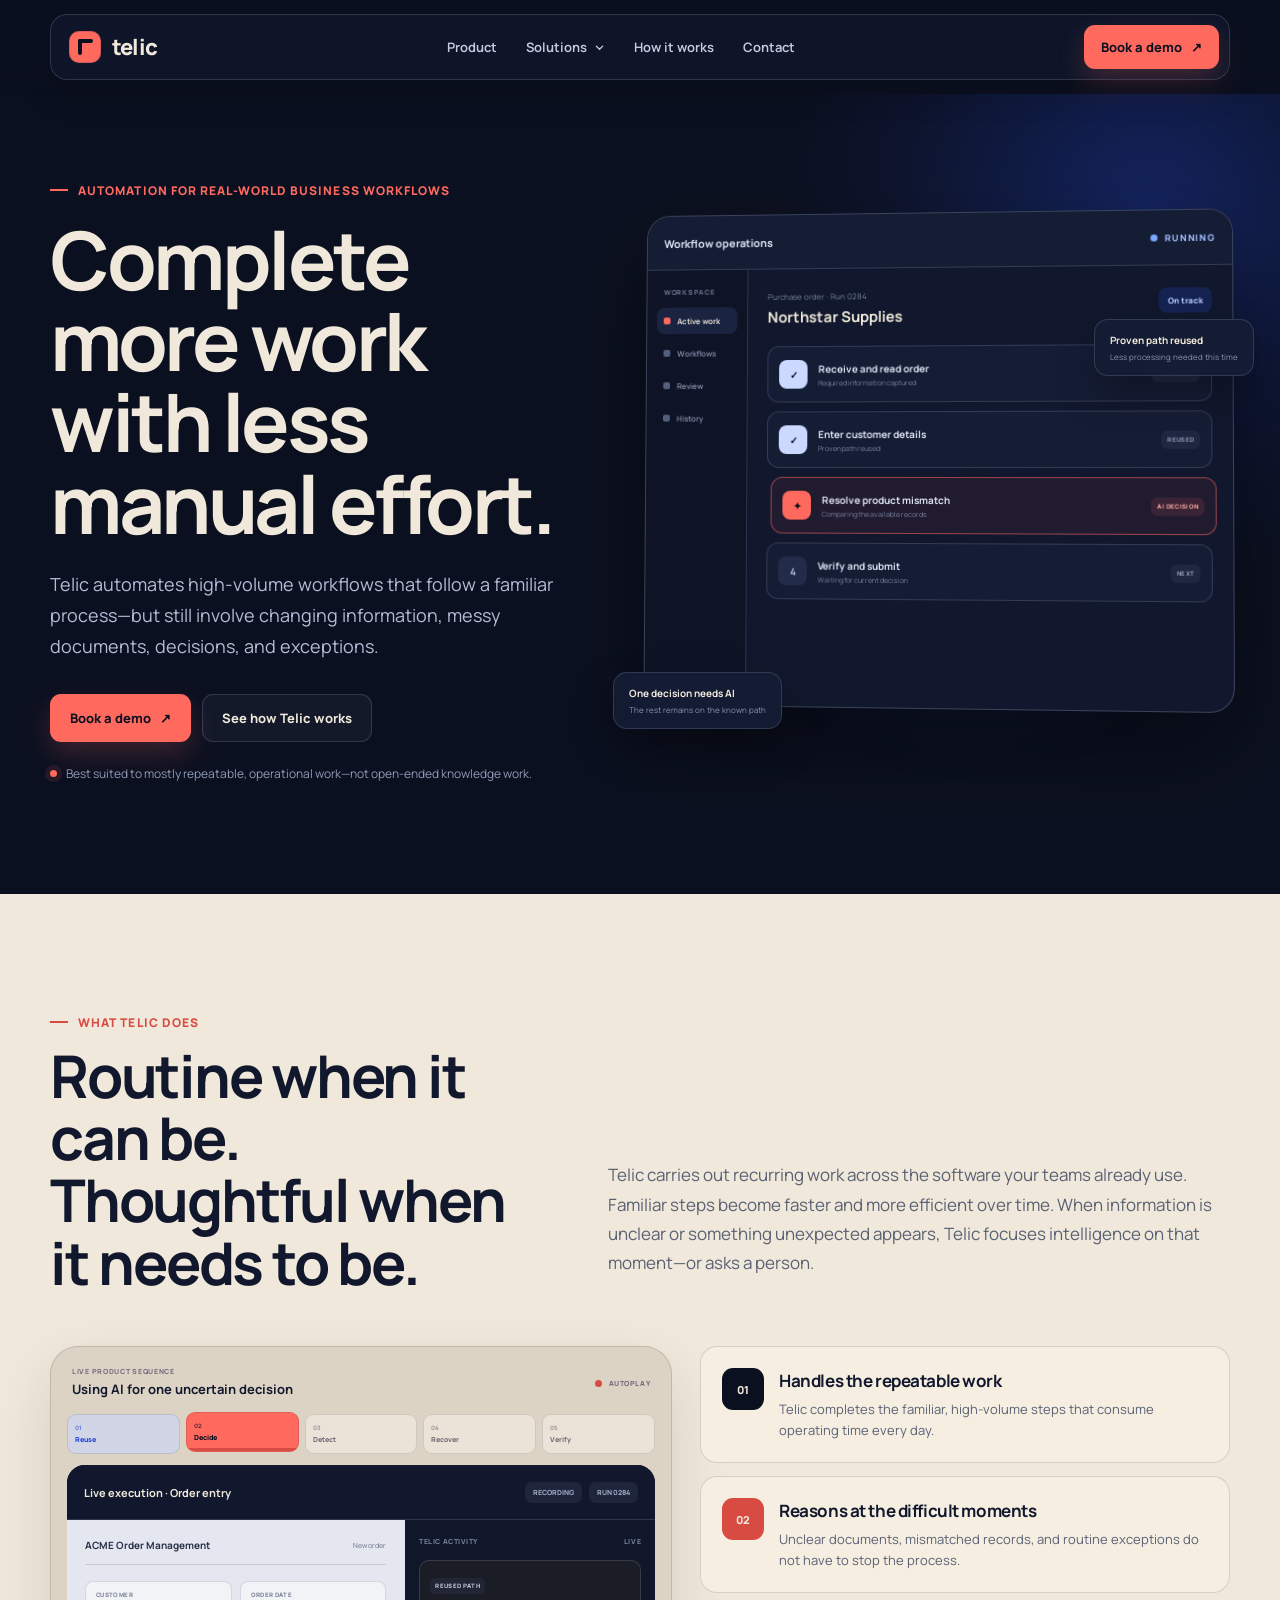
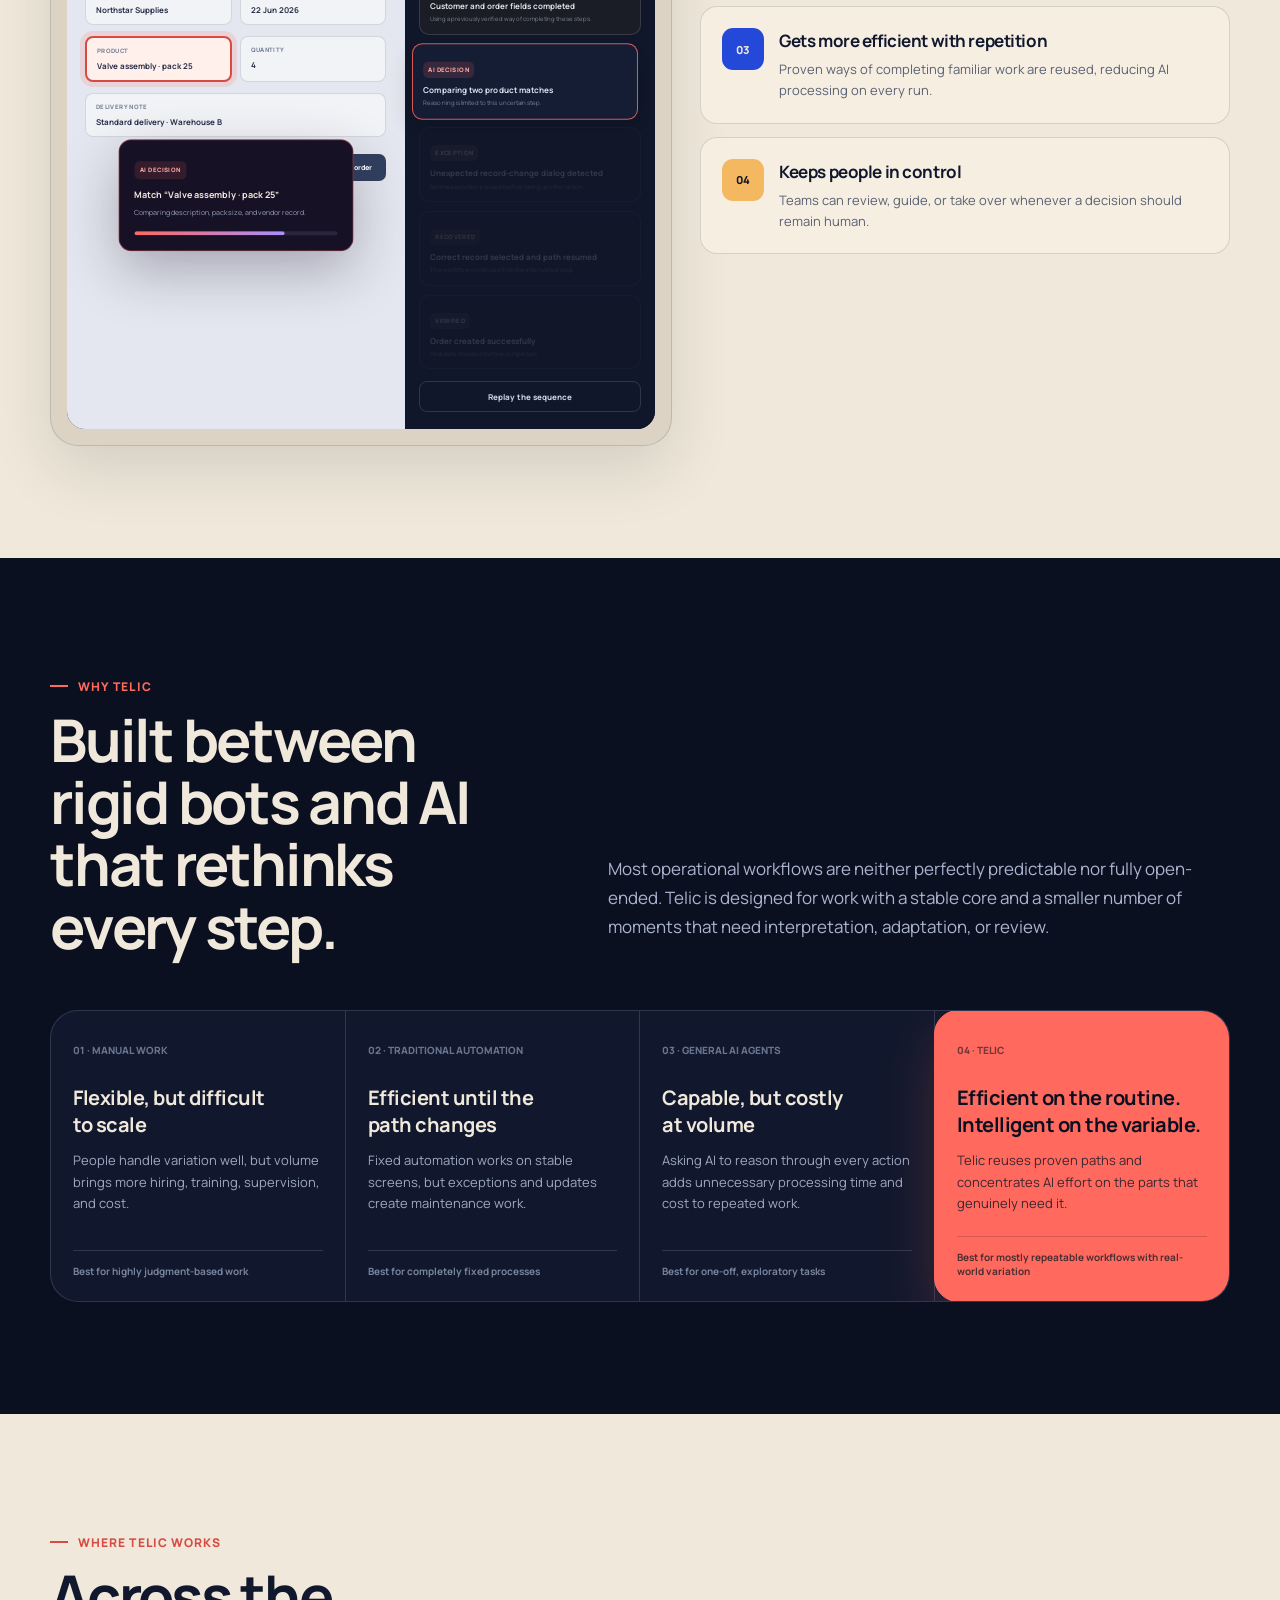
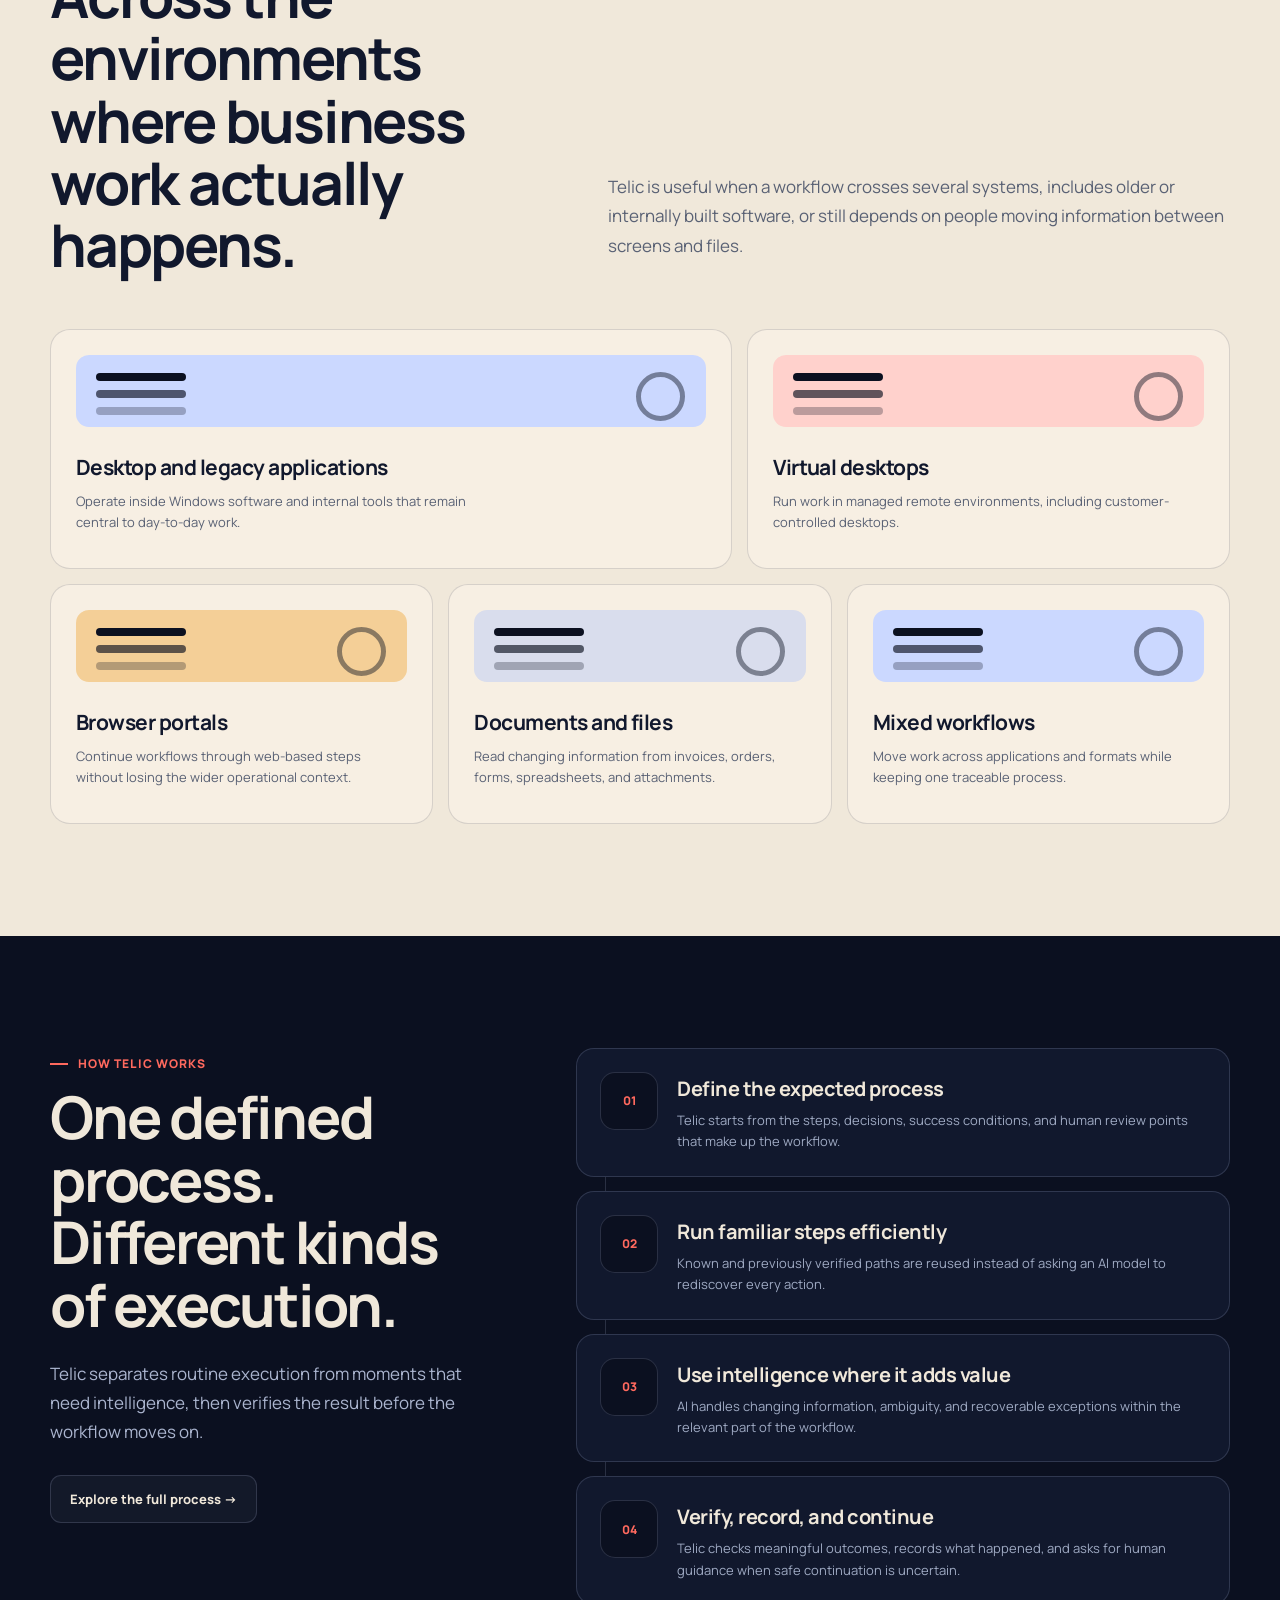
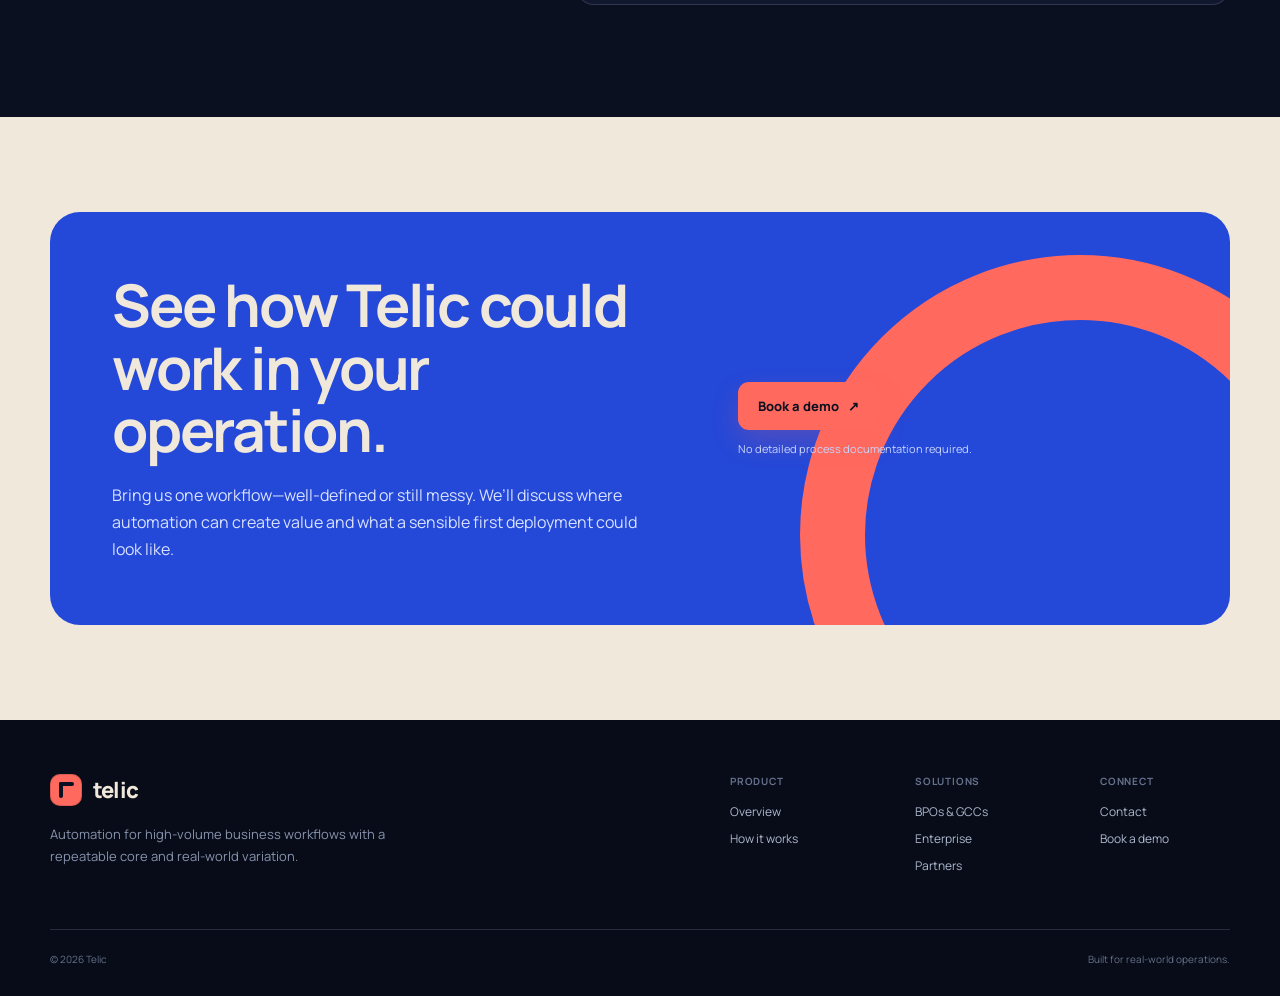
==== index.html @ 5a0312de "Initial push" ====
<!doctype html>
<html lang="en">
<head>
  <meta charset="utf-8">
  <meta name="viewport" content="width=device-width,initial-scale=1">
  <meta name="description" content="Telic automates high-volume business workflows that combine repeatable work with changing information, decisions, and exceptions.">
  <title>Telic — Automation for real-world business workflows</title>
  <link rel="stylesheet" href="styles.css?v=3">
</head>
<body>
  <header class="site-header">
    <nav class="nav shell" aria-label="Primary navigation">
      <a class="brand" href="index.html" aria-label="Telic home"><span class="brand-mark" aria-hidden="true"></span>telic</a>
      <div class="nav-links">
        <a class="nav-link" href="product.html">Product</a>
        <div class="solutions">
          <button class="solutions-trigger" type="button" aria-expanded="false">Solutions <svg width="11" height="11" viewBox="0 0 12 12" fill="none" aria-hidden="true"><path d="m2.5 4.5 3.5 3.5 3.5-3.5" stroke="currentColor" stroke-width="1.5" stroke-linecap="round"/></svg></button>
          <div class="solutions-menu">
            <a class="solution-link" href="solution-bpo.html"><span class="solution-icon">01</span><span><strong>BPOs &amp; GCCs</strong><small>Increase throughput across high-volume operations.</small></span></a>
            <a class="solution-link" href="solution-enterprise.html"><span class="solution-icon">02</span><span><strong>Enterprise operations</strong><small>Remove manual work from recurring processes.</small></span></a>
            <a class="solution-link" href="solution-partners.html"><span class="solution-icon">03</span><span><strong>Automation partners</strong><small>Deliver more customer workflows with Telic.</small></span></a>
          </div>
        </div>
        <a class="nav-link" href="how-it-works.html">How it works</a>
        <a class="nav-link" href="contact.html">Contact</a>
      </div>
      <a class="button button-coral nav-cta" href="contact.html#demo">Book a demo <span aria-hidden="true">↗</span></a>
      <button class="mobile-toggle" type="button" aria-label="Toggle navigation" aria-expanded="false"><svg width="19" height="19" viewBox="0 0 20 20" fill="none"><path d="M3 5.5h14M3 10h14M3 14.5h14" stroke="currentColor" stroke-width="1.7" stroke-linecap="round"/></svg></button>
    </nav>
  </header>

  <main>
    <section class="hero">
      <div class="hero-grid shell">
        <div class="hero-copy">
          <div class="eyebrow">Automation for real-world business workflows</div>
          <h1>Complete more work with less manual effort.</h1>
          <p class="lede">Telic automates high-volume workflows that follow a familiar process—but still involve changing information, messy documents, decisions, and exceptions.</p>
          <div class="hero-actions"><a class="button button-coral" href="contact.html#demo">Book a demo <span>↗</span></a><a class="button button-ghost" href="how-it-works.html">See how Telic works</a></div>
          <div class="hero-note"><i></i>Best suited to mostly repeatable, operational work—not open-ended knowledge work.</div>
        </div>
        <div class="hero-machine" aria-label="Telic executing a purchase order workflow">
          <div class="machine-glow"></div>
          <div class="machine-window">
            <div class="window-bar"><span class="window-title">Workflow operations</span><span class="window-live">RUNNING</span></div>
            <div class="machine-content">
              <aside class="machine-side"><small>WORKSPACE</small><div class="machine-nav active"><i></i>Active work</div><div class="machine-nav"><i></i>Workflows</div><div class="machine-nav"><i></i>Review</div><div class="machine-nav"><i></i>History</div></aside>
              <div class="machine-main">
                <div class="machine-heading"><div><small>Purchase order · Run 0284</small><strong>Northstar Supplies</strong></div><span class="health-pill">On track</span></div>
                <div class="mini-steps">
                  <div class="mini-step done"><span class="mini-icon">✓</span><span><strong>Receive and read order</strong><small>Required information captured</small></span><span class="mini-tag">COMPLETE</span></div>
                  <div class="mini-step done"><span class="mini-icon">✓</span><span><strong>Enter customer details</strong><small>Proven path reused</small></span><span class="mini-tag">REUSED</span></div>
                  <div class="mini-step active"><span class="mini-icon">✦</span><span><strong>Resolve product mismatch</strong><small>Comparing the available records</small></span><span class="mini-tag">AI DECISION</span></div>
                  <div class="mini-step"><span class="mini-icon">4</span><span><strong>Verify and submit</strong><small>Waiting for current decision</small></span><span class="mini-tag">NEXT</span></div>
                </div>
              </div>
            </div>
          </div>
          <div class="machine-float one"><strong>Proven path reused</strong><small>Less processing needed this time</small></div>
          <div class="machine-float two"><strong>One decision needs AI</strong><small>The rest remains on the known path</small></div>
        </div>
      </div>
    </section>

    <section class="section cream-section" id="live-execution">
      <div class="shell">
        <div class="section-heading"><div><div class="eyebrow">What Telic does</div><h2>Routine when it can be. Thoughtful when it needs to be.</h2></div><p class="section-copy">Telic carries out recurring work across the software your teams already use. Familiar steps become faster and more efficient over time. When information is unclear or something unexpected appears, Telic focuses intelligence on that moment—or asks a person.</p></div>
        <div class="execution-layout">
          <div class="execution-stage" data-state="reuse">
            <div class="sequence-head">
              <div><span class="sequence-kicker">LIVE PRODUCT SEQUENCE</span><strong class="sequence-title">Reusing a verified path</strong></div>
              <span class="autoplay-label"><i></i> AUTOPLAY</span>
            </div>
            <div class="sequence-nav" aria-label="Execution sequence">
              <button class="sequence-step active" type="button" data-sequence="0"><span>01</span> Reuse</button>
              <button class="sequence-step" type="button" data-sequence="1"><span>02</span> Decide</button>
              <button class="sequence-step" type="button" data-sequence="2"><span>03</span> Detect</button>
              <button class="sequence-step" type="button" data-sequence="3"><span>04</span> Recover</button>
              <button class="sequence-step" type="button" data-sequence="4"><span>05</span> Verify</button>
            </div>
            <div class="execution-shell">
              <div class="execution-bar"><strong>Live execution · Order entry</strong><div class="execution-controls"><span>RECORDING</span><span>RUN 0284</span></div></div>
              <div class="execution-body">
                <div class="task-screen">
                  <div class="task-appbar"><strong>ACME Order Management</strong><small>New order</small></div>
                  <div class="order-form"><div class="field-row"><div class="field"><label>CUSTOMER</label><span>Northstar Supplies</span></div><div class="field"><label>ORDER DATE</label><span>22 Jun 2026</span></div></div><div class="field-row"><div class="field focus"><label>PRODUCT</label><span>Valve assembly · pack 25</span></div><div class="field"><label>QUANTITY</label><span>4</span></div></div><div class="field"><label>DELIVERY NOTE</label><span>Standard delivery · Warehouse B</span></div><div class="submit-row"><span class="fake-submit">Submit order</span></div></div>
                  <div class="decision-card"><span>AI DECISION</span><strong>Match “Valve assembly · pack 25”</strong><p>Comparing description, pack size, and vendor record.</p><div class="decision-meter"><i></i></div></div>
                  <div class="exception-dialog"><span class="dialog-icon">!</span><strong>Product record has changed</strong><p>The saved item is no longer available. Two similar records were found.</p><div class="dialog-actions"><span>Stop</span><span>Review options</span></div></div>
                  <div class="recovery-banner"><span>↻</span><div><strong>Exception resolved</strong><small>Correct record found. Resuming at the interrupted step.</small></div></div>
                  <div class="verified-toast"><span>✓</span><div><strong>Order created and verified</strong><small>Record AC-20841 · Workflow complete</small></div></div>
                </div>
                <aside class="runtime-panel"><div class="runtime-label"><span>TELIC ACTIVITY</span><span>LIVE</span></div><div class="runtime-list">
                  <div class="runtime-event"><span class="event-type">REUSED PATH</span><strong>Customer and order fields completed</strong><small>Using a previously verified way of completing these steps.</small></div>
                  <div class="runtime-event model"><span class="event-type">AI DECISION</span><strong>Comparing two product matches</strong><small>Reasoning is limited to this uncertain step.</small></div>
                  <div class="runtime-event exception"><span class="event-type">EXCEPTION</span><strong>Unexpected record-change dialog detected</strong><small>Normal execution paused before taking another action.</small></div>
                  <div class="runtime-event model"><span class="event-type">RECOVERED</span><strong>Correct record selected and path resumed</strong><small>The workflow continues from the interrupted step.</small></div>
                  <div class="runtime-event verify"><span class="event-type">VERIFIED</span><strong>Order created successfully</strong><small>Final state checked before completion.</small></div>
                </div><button class="replay-button" type="button">Replay the sequence</button></aside>
              </div>
            </div>
          </div>
          <div class="benefit-list">
            <article class="benefit-card"><span class="benefit-icon">01</span><div><h3>Handles the repeatable work</h3><p>Telic completes the familiar, high-volume steps that consume operating time every day.</p></div></article>
            <article class="benefit-card"><span class="benefit-icon">02</span><div><h3>Reasons at the difficult moments</h3><p>Unclear documents, mismatched records, and routine exceptions do not have to stop the process.</p></div></article>
            <article class="benefit-card"><span class="benefit-icon">03</span><div><h3>Gets more efficient with repetition</h3><p>Proven ways of completing familiar work are reused, reducing AI processing on every run.</p></div></article>
            <article class="benefit-card"><span class="benefit-icon">04</span><div><h3>Keeps people in control</h3><p>Teams can review, guide, or take over whenever a decision should remain human.</p></div></article>
          </div>
        </div>
      </div>
    </section>

    <section class="section dark-section">
      <div class="shell">
        <div class="section-heading"><div><div class="eyebrow">Why Telic</div><h2>Built between rigid bots and AI that rethinks every step.</h2></div><p class="section-copy dark">Most operational workflows are neither perfectly predictable nor fully open-ended. Telic is designed for work with a stable core and a smaller number of moments that need interpretation, adaptation, or review.</p></div>
        <div class="difference-grid">
          <article class="difference-card"><span class="difference-index">01 · MANUAL WORK</span><h3>Flexible, but difficult to scale</h3><p>People handle variation well, but volume brings more hiring, training, supervision, and cost.</p><div class="difference-fit">Best for highly judgment-based work</div></article>
          <article class="difference-card"><span class="difference-index">02 · TRADITIONAL AUTOMATION</span><h3>Efficient until the path changes</h3><p>Fixed automation works on stable screens, but exceptions and updates create maintenance work.</p><div class="difference-fit">Best for completely fixed processes</div></article>
          <article class="difference-card"><span class="difference-index">03 · GENERAL AI AGENTS</span><h3>Capable, but costly at volume</h3><p>Asking AI to reason through every action adds unnecessary processing time and cost to repeated work.</p><div class="difference-fit">Best for one-off, exploratory tasks</div></article>
          <article class="difference-card telic"><span class="difference-index">04 · TELIC</span><h3>Efficient on the routine. Intelligent on the variable.</h3><p>Telic reuses proven paths and concentrates AI effort on the parts that genuinely need it.</p><div class="difference-fit">Best for mostly repeatable workflows with real-world variation</div></article>
        </div>
      </div>
    </section>

    <section class="section cream-section">
      <div class="shell">
        <div class="section-heading"><div><div class="eyebrow">Where Telic works</div><h2>Across the environments where business work actually happens.</h2></div><p class="section-copy">Telic is useful when a workflow crosses several systems, includes older or internally built software, or still depends on people moving information between screens and files.</p></div>
        <div class="environment-grid">
          <article class="environment-card large"><div class="environment-art"></div><h3>Desktop and legacy applications</h3><p>Operate inside Windows software and internal tools that remain central to day-to-day work.</p></article>
          <article class="environment-card medium"><div class="environment-art"></div><h3>Virtual desktops</h3><p>Run work in managed remote environments, including customer-controlled desktops.</p></article>
          <article class="environment-card third"><div class="environment-art"></div><h3>Browser portals</h3><p>Continue workflows through web-based steps without losing the wider operational context.</p></article>
          <article class="environment-card third"><div class="environment-art"></div><h3>Documents and files</h3><p>Read changing information from invoices, orders, forms, spreadsheets, and attachments.</p></article>
          <article class="environment-card third"><div class="environment-art"></div><h3>Mixed workflows</h3><p>Move work across applications and formats while keeping one traceable process.</p></article>
        </div>
      </div>
    </section>

    <section class="section dark-section">
      <div class="how-grid shell">
        <div class="how-intro"><div class="eyebrow">How Telic works</div><h2>One defined process. Different kinds of execution.</h2><p class="section-copy dark">Telic separates routine execution from moments that need intelligence, then verifies the result before the workflow moves on.</p><a class="button button-ghost" href="how-it-works.html">Explore the full process →</a></div>
        <div class="how-steps">
          <article class="how-step"><span class="how-number">01</span><div><h3>Define the expected process</h3><p>Telic starts from the steps, decisions, success conditions, and human review points that make up the workflow.</p></div></article>
          <article class="how-step"><span class="how-number">02</span><div><h3>Run familiar steps efficiently</h3><p>Known and previously verified paths are reused instead of asking an AI model to rediscover every action.</p></div></article>
          <article class="how-step"><span class="how-number">03</span><div><h3>Use intelligence where it adds value</h3><p>AI handles changing information, ambiguity, and recoverable exceptions within the relevant part of the workflow.</p></div></article>
          <article class="how-step"><span class="how-number">04</span><div><h3>Verify, record, and continue</h3><p>Telic checks meaningful outcomes, records what happened, and asks for human guidance when safe continuation is uncertain.</p></div></article>
        </div>
      </div>
    </section>

    <section class="cta-section">
      <div class="cta-panel shell"><div><h2>See how Telic could work in your operation.</h2><p>Bring us one workflow—well-defined or still messy. We’ll discuss where automation can create value and what a sensible first deployment could look like.</p></div><div class="cta-actions"><a class="button button-coral" href="contact.html#demo">Book a demo <span>↗</span></a><small>No detailed process documentation required.</small></div></div>
    </section>
  </main>

  <footer class="site-footer"><div class="shell"><div class="footer-top"><div><a class="brand" href="index.html"><span class="brand-mark"></span>telic</a><p class="footer-description">Automation for high-volume business workflows with a repeatable core and real-world variation.</p></div><div class="footer-columns"><div class="footer-column"><strong>Product</strong><a href="product.html">Overview</a><a href="how-it-works.html">How it works</a></div><div class="footer-column"><strong>Solutions</strong><a href="solution-bpo.html">BPOs &amp; GCCs</a><a href="solution-enterprise.html">Enterprise</a><a href="solution-partners.html">Partners</a></div><div class="footer-column"><strong>Connect</strong><a href="contact.html">Contact</a><a href="contact.html#demo">Book a demo</a></div></div></div><div class="footer-bottom"><span>© 2026 Telic</span><span>Built for real-world operations.</span></div></div></footer>
  <script src="site.js?v=3"></script>
</body>
</html>
---- styles.css ----
@import url('https://fonts.googleapis.com/css2?family=Manrope:wght@400;500;600;700;800&display=swap');

:root {
  --midnight: #0b1020;
  --midnight-2: #11182d;
  --midnight-3: #18213d;
  --cobalt: #2448d8;
  --cobalt-soft: #cbd8ff;
  --coral: #ff695e;
  --coral-dark: #d84b43;
  --cream: #f0e8da;
  --cream-2: #e6dccb;
  --ink: #11182d;
  --ink-soft: #596174;
  --white: #fffaf1;
  --line-dark: rgba(203, 216, 255, .16);
  --line-light: rgba(17, 24, 45, .14);
  --amber: #f4b860;
  --success: #7ca8ff;
  --shadow-dark: 0 28px 80px rgba(0, 0, 0, .34);
  --shadow-light: 0 24px 60px rgba(27, 31, 52, .13);
  --radius-lg: 28px;
  --radius-md: 18px;
  --font: "Manrope", "Segoe UI Variable", "Segoe UI", Arial, sans-serif;
}

* { box-sizing: border-box; }
html { scroll-behavior: smooth; }
body { margin: 0; color: var(--cream); background: var(--midnight); font-family: var(--font); -webkit-font-smoothing: antialiased; }
body.light-page { color: var(--ink); background: var(--cream); }
a { color: inherit; text-decoration: none; }
button, input, textarea, select { font: inherit; }
button { color: inherit; }
img, svg { display: block; }
:focus-visible { outline: 3px solid var(--coral); outline-offset: 3px; }

.shell { width: min(1180px, calc(100% - 44px)); margin-inline: auto; }
.site-header { position: sticky; top: 0; z-index: 50; padding: 14px 0; background: linear-gradient(to bottom, rgba(11,16,32,.9), rgba(11,16,32,.25), transparent); }
.nav { display: flex; align-items: center; justify-content: space-between; min-height: 66px; padding: 9px 10px 9px 18px; border: 1px solid var(--line-dark); border-radius: 17px; background: rgba(17,24,45,.82); box-shadow: 0 12px 32px rgba(0,0,0,.18); backdrop-filter: blur(18px); }
.brand { display: flex; align-items: center; gap: 11px; color: var(--cream); font-size: 22px; font-weight: 800; letter-spacing: -.035em; }
.brand-mark { position: relative; width: 32px; height: 32px; border-radius: 10px; background: var(--coral); box-shadow: inset 0 0 0 1px rgba(11,16,32,.15); }
.brand-mark::before, .brand-mark::after { content: ""; position: absolute; left: 9px; background: var(--midnight); }
.brand-mark::before { top: 8px; width: 15px; height: 4px; border-radius: 2px; }
.brand-mark::after { top: 8px; width: 4px; height: 16px; border-radius: 2px; }
.nav-links { display: flex; align-items: center; gap: 3px; }
.nav-link, .solutions-trigger { display: flex; align-items: center; gap: 7px; padding: 11px 13px; border: 0; border-radius: 10px; color: #c4cbe0; background: transparent; cursor: pointer; font-size: 13px; font-weight: 650; }
.nav-link:hover, .solutions-trigger:hover, .nav-link.active { color: var(--cream); background: rgba(203,216,255,.08); }
.solutions { position: relative; }
.solutions-trigger svg { transition: transform .2s ease; }
.solutions.open .solutions-trigger svg { transform: rotate(180deg); }
.solutions-menu { position: absolute; top: calc(100% + 12px); left: 50%; display: none; width: 370px; padding: 10px; border: 1px solid var(--line-dark); border-radius: 18px; background: #151d35; box-shadow: var(--shadow-dark); transform: translateX(-50%); }
.solutions.open .solutions-menu { display: grid; }
.solution-link { display: grid; grid-template-columns: 42px 1fr; gap: 12px; padding: 13px; border-radius: 13px; }
.solution-link:hover { background: rgba(203,216,255,.07); }
.solution-icon { display: grid; place-items: center; width: 42px; height: 42px; border-radius: 11px; color: var(--midnight); background: var(--cobalt-soft); font-size: 12px; font-weight: 800; }
.solution-link:nth-child(2) .solution-icon { background: #f6b2ac; }
.solution-link:nth-child(3) .solution-icon { background: #f5d19c; }
.solution-link strong { display: block; margin: 1px 0 4px; color: var(--cream); font-size: 13px; }
.solution-link small { display: block; color: #9ca6c0; font-size: 11px; line-height: 1.45; }
.mobile-toggle { display: none; place-items: center; width: 42px; height: 42px; border: 1px solid var(--line-dark); border-radius: 11px; background: transparent; cursor: pointer; }

.button { display: inline-flex; align-items: center; justify-content: center; gap: 9px; min-height: 48px; padding: 0 19px; border: 1px solid transparent; border-radius: 11px; cursor: pointer; font-size: 13px; font-weight: 750; transition: transform .2s ease, box-shadow .2s ease, background .2s ease; }
.button:hover { transform: translateY(-2px); }
.button-coral { color: var(--midnight); background: var(--coral); box-shadow: 0 12px 28px rgba(255,105,94,.2); }
.button-coral:hover { background: #ff7c72; }
.button-ghost { border-color: var(--line-dark); color: var(--cream); background: rgba(203,216,255,.045); }
.button-ink { color: var(--cream); background: var(--midnight); box-shadow: 0 12px 28px rgba(11,16,32,.2); }
.button-outline { border-color: var(--line-light); color: var(--ink); background: transparent; }
.nav-cta { min-height: 44px; padding-inline: 16px; }

.eyebrow { display: inline-flex; align-items: center; gap: 10px; color: var(--coral); font-size: 12px; font-weight: 800; letter-spacing: .09em; text-transform: uppercase; }
.eyebrow::before { content: ""; width: 18px; height: 2px; background: currentColor; }
h1, h2, h3, p { text-wrap: pretty; }
h1 { margin: 20px 0 25px; font-size: clamp(52px, 6.3vw, 82px); line-height: 1.01; letter-spacing: -.043em; }
h2 { margin: 14px 0 0; font-size: clamp(39px, 4.6vw, 61px); line-height: 1.06; letter-spacing: -.038em; }
h3 { letter-spacing: -.025em; }
.lede { max-width: 680px; margin: 0; color: #b3bdd5; font-size: 18px; line-height: 1.72; }
.section-copy { color: var(--ink-soft); font-size: 17px; line-height: 1.72; }
.section-copy.dark { color: #abb5cf; }

.hero { position: relative; overflow: hidden; padding: 80px 0 112px; }
.hero::before { content: ""; position: absolute; width: 740px; height: 740px; right: -240px; top: -250px; border-radius: 50%; background: radial-gradient(circle, rgba(36,72,216,.34), rgba(36,72,216,.07) 48%, transparent 70%); pointer-events: none; }
.hero-grid { position: relative; display: grid; grid-template-columns: .94fr 1.06fr; align-items: center; gap: 66px; }
.hero-actions { display: flex; flex-wrap: wrap; gap: 11px; margin-top: 32px; }
.hero-note { display: flex; align-items: center; gap: 9px; margin-top: 23px; color: #8f9ab5; font-size: 12px; }
.hero-note i { width: 7px; height: 7px; border-radius: 50%; background: var(--coral); box-shadow: 0 0 0 5px rgba(255,105,94,.1); }

.hero-machine { position: relative; min-height: 570px; }
.machine-glow { position: absolute; inset: 8% -6% 1% 7%; border-radius: 50%; background: radial-gradient(circle, rgba(36,72,216,.28), transparent 68%); filter: blur(20px); }
.machine-window { position: relative; z-index: 2; margin-top: 18px; overflow: hidden; border: 1px solid rgba(203,216,255,.22); border-radius: 24px; background: #11182d; box-shadow: 0 38px 90px rgba(0,0,0,.42); transform: perspective(1300px) rotateY(-4deg) rotateX(1.5deg); }
.window-bar { display: flex; align-items: center; justify-content: space-between; min-height: 55px; padding: 0 17px; border-bottom: 1px solid var(--line-dark); background: #151d35; }
.window-title { color: #d7def0; font-size: 11px; font-weight: 750; }
.window-live { display: flex; align-items: center; gap: 7px; color: #9ebcff; font-size: 9px; font-weight: 800; letter-spacing: .08em; }
.window-live::before { content: ""; width: 7px; height: 7px; border-radius: 50%; background: #7ca8ff; animation: pulse 1.8s infinite; }
.machine-content { display: grid; grid-template-columns: 104px 1fr; min-height: 440px; }
.machine-side { padding: 18px 10px; border-right: 1px solid var(--line-dark); background: #0e1426; }
.machine-side small { display: block; margin: 0 7px 11px; color: #68738e; font-size: 7px; font-weight: 800; letter-spacing: .1em; }
.machine-nav { display: flex; align-items: center; gap: 7px; margin-bottom: 6px; padding: 8px 7px; border-radius: 8px; color: #7f8aa4; font-size: 8px; font-weight: 650; }
.machine-nav.active { color: var(--cream); background: #1a2340; }
.machine-nav i { width: 7px; height: 7px; border-radius: 2px; background: #53607d; }
.machine-nav.active i { background: var(--coral); }
.machine-main { padding: 22px 20px; }
.machine-heading { display: flex; justify-content: space-between; gap: 14px; margin-bottom: 19px; }
.machine-heading small { display: block; color: #77839f; font-size: 8px; }
.machine-heading strong { display: block; margin-top: 5px; color: var(--cream); font-size: 15px; }
.health-pill { align-self: start; padding: 7px 9px; border-radius: 8px; color: #b8caff; background: rgba(36,72,216,.22); font-size: 8px; font-weight: 800; }
.mini-steps { display: grid; gap: 9px; }
.mini-step { display: grid; grid-template-columns: 30px 1fr auto; align-items: center; gap: 10px; min-height: 57px; padding: 10px 11px; border: 1px solid var(--line-dark); border-radius: 12px; background: #151d35; transition: border .35s ease, background .35s ease, transform .35s ease; }
.mini-step.active { border-color: rgba(255,105,94,.55); background: #211b30; transform: translateX(4px); }
.mini-step.done .mini-icon { color: var(--midnight); background: var(--cobalt-soft); }
.mini-icon { display: grid; place-items: center; width: 29px; height: 29px; border-radius: 8px; color: #9eabc8; background: #222c49; font-size: 10px; font-weight: 850; }
.mini-step.active .mini-icon { color: var(--midnight); background: var(--coral); }
.mini-step strong { display: block; color: #dce2f1; font-size: 10px; }
.mini-step small { display: block; margin-top: 3px; color: #77839f; font-size: 7px; }
.mini-tag { padding: 5px 6px; border-radius: 6px; color: #8f9bb7; background: rgba(203,216,255,.06); font-size: 6px; font-weight: 900; letter-spacing: .06em; }
.mini-step.active .mini-tag { color: #ffaaa3; background: rgba(255,105,94,.11); }
.machine-float { position: absolute; z-index: 4; padding: 13px 15px; border: 1px solid var(--line-dark); border-radius: 14px; background: rgba(21,29,53,.94); box-shadow: 0 18px 40px rgba(0,0,0,.28); backdrop-filter: blur(12px); }
.machine-float strong { display: block; color: var(--cream); font-size: 10px; }
.machine-float small { display: block; margin-top: 4px; color: #8995af; font-size: 8px; }
.machine-float.one { right: -24px; top: 126px; }
.machine-float.two { left: -27px; bottom: 34px; }

.cream-section { color: var(--ink); background: var(--cream); }
.dark-section { color: var(--cream); background: var(--midnight); }
.blue-section { color: var(--cream); background: var(--cobalt); }
.section { padding: 112px 0; }
.section-heading { display: grid; grid-template-columns: .88fr 1.12fr; align-items: end; gap: 70px; margin-bottom: 52px; }
.section-heading .eyebrow { color: var(--coral-dark); }
.dark-section .section-heading .eyebrow { color: var(--coral); }

.execution-layout { display: grid; grid-template-columns: 1.08fr .92fr; gap: 28px; }
.execution-stage { min-height: 690px; padding: 16px; border: 1px solid var(--line-light); border-radius: var(--radius-lg); background: #dcd3c5; box-shadow: var(--shadow-light); }
.sequence-head { display: flex; align-items: center; justify-content: space-between; gap: 18px; padding: 4px 5px 14px; }
.sequence-kicker { display: block; margin-bottom: 4px; color: #7a7080; font-size: 7px; font-weight: 850; letter-spacing: .1em; }
.sequence-title { display: block; min-height: 20px; color: var(--ink); font-size: 13px; }
.autoplay-label { display: flex; align-items: center; gap: 7px; color: #716979; font-size: 7px; font-weight: 850; letter-spacing: .08em; }
.autoplay-label i { width: 7px; height: 7px; border-radius: 50%; background: var(--coral-dark); animation: pulse-coral 1.4s infinite; }
.sequence-nav { display: grid; grid-template-columns: repeat(5,1fr); gap: 6px; margin-bottom: 11px; }
.sequence-step { position: relative; overflow: hidden; display: grid; gap: 3px; padding: 9px 7px; border: 1px solid rgba(17,24,45,.13); border-radius: 9px; color: #746d78; background: rgba(255,250,241,.42); cursor: pointer; font-size: 7px; font-weight: 800; text-align: left; transition: color .25s ease, background .25s ease, transform .25s ease; }
.sequence-step::after { content: ""; position: absolute; left: 0; right: 100%; bottom: 0; height: 3px; background: var(--coral-dark); transition: right 2s linear; }
.sequence-step span { font-size: 6px; opacity: .64; }
.sequence-step.passed { color: var(--cobalt); background: rgba(203,216,255,.55); }
.sequence-step.active { color: var(--midnight); background: var(--coral); transform: translateY(-2px); }
.sequence-step.active::after { right: 0; }
.execution-shell { overflow: hidden; min-height: 558px; border-radius: 18px; color: var(--cream); background: var(--midnight); }
.execution-bar { display: flex; align-items: center; justify-content: space-between; min-height: 55px; padding: 0 17px; border-bottom: 1px solid var(--line-dark); background: var(--midnight-2); }
.execution-bar strong { font-size: 11px; }
.execution-controls { display: flex; gap: 7px; }
.execution-controls span { padding: 6px 8px; border-radius: 7px; color: #9ba6c0; background: rgba(203,216,255,.07); font-size: 7px; font-weight: 800; }
.execution-body { display: grid; grid-template-columns: 1.15fr .85fr; min-height: 503px; }
.task-screen { position: relative; overflow: hidden; padding: 18px; border-right: 1px solid var(--line-dark); background: #e4e7ef; color: #28314a; }
.task-appbar { display: flex; align-items: center; justify-content: space-between; margin-bottom: 16px; padding-bottom: 12px; border-bottom: 1px solid rgba(40,49,74,.15); }
.task-appbar strong { font-size: 10px; }
.task-appbar small { color: #69738b; font-size: 7px; }
.order-form { display: grid; gap: 11px; }
.field-row { display: grid; grid-template-columns: 1fr 1fr; gap: 8px; }
.field { padding: 9px 10px; border: 1px solid rgba(40,49,74,.15); border-radius: 8px; background: #f2f3f7; }
.field label { display: block; margin-bottom: 5px; color: #768096; font-size: 6px; font-weight: 800; letter-spacing: .06em; }
.field span { display: block; min-height: 10px; font-size: 8px; font-weight: 700; }
.field.focus { border: 2px solid var(--cobalt); background: #eef1ff; box-shadow: 0 0 0 4px rgba(36,72,216,.1); }
.execution-stage[data-state="model"] .field.focus { border-color: var(--coral-dark); background: #fff0ec; box-shadow: 0 0 0 5px rgba(255,105,94,.16); animation: field-pulse 1.2s ease-in-out infinite; }
.submit-row { display: flex; justify-content: flex-end; margin-top: 6px; }
.fake-submit { padding: 9px 14px; border-radius: 7px; color: white; background: #31405f; font-size: 7px; font-weight: 800; }
.exception-dialog { position: absolute; left: 50%; top: 53%; width: 220px; padding: 16px; border: 1px solid rgba(40,49,74,.17); border-radius: 13px; background: #fffaf1; box-shadow: 0 20px 55px rgba(29,37,60,.24); opacity: 0; transform: translate(-50%,-44%) scale(.96); transition: opacity .35s ease, transform .35s ease; pointer-events: none; }
.execution-stage[data-state="exception"] .exception-dialog, .execution-stage[data-state="recover"] .exception-dialog { opacity: 1; transform: translate(-50%,-50%) scale(1); }
.execution-stage[data-state="verified"] .exception-dialog { opacity: 0; }
.dialog-icon { display: grid; place-items: center; width: 32px; height: 32px; margin-bottom: 11px; border-radius: 9px; color: #5b3611; background: #ffd48f; font-weight: 900; }
.exception-dialog strong { display: block; font-size: 10px; }
.exception-dialog p { margin: 7px 0 12px; color: #69738b; font-size: 8px; line-height: 1.5; }
.dialog-actions { display: flex; justify-content: flex-end; gap: 7px; }
.dialog-actions span { padding: 7px 9px; border-radius: 6px; color: #6d768b; background: #e7e9ef; font-size: 7px; font-weight: 800; }
.dialog-actions span:last-child { color: white; background: var(--cobalt); }
.decision-card { position: absolute; left: 50%; top: 54%; width: 235px; padding: 15px; border: 1px solid rgba(255,105,94,.35); border-radius: 13px; background: #171126; box-shadow: 0 20px 55px rgba(29,20,48,.3); opacity: 0; transform: translate(-50%,-43%) scale(.96); transition: opacity .35s ease, transform .35s ease; pointer-events: none; }
.execution-stage[data-state="model"] .decision-card { opacity: 1; transform: translate(-50%,-50%) scale(1); }
.decision-card > span { display: inline-flex; margin-bottom: 9px; padding: 5px 6px; border-radius: 5px; color: #ffaaa3; background: rgba(255,105,94,.13); font-size: 6px; font-weight: 900; letter-spacing: .07em; }
.decision-card strong { display: block; color: var(--cream); font-size: 9px; }
.decision-card p { margin: 7px 0 12px; color: #959fba; font-size: 7px; line-height: 1.5; }
.decision-meter { overflow: hidden; height: 4px; border-radius: 99px; background: rgba(203,216,255,.1); }
.decision-meter i { display: block; width: 74%; height: 100%; border-radius: inherit; background: linear-gradient(90deg,var(--coral),#a98fff); animation: reasoning 1.3s ease-in-out infinite alternate; }
.recovery-banner, .verified-toast { position: absolute; left: 17px; right: 17px; bottom: 17px; display: grid; grid-template-columns: 31px 1fr; align-items: center; gap: 10px; padding: 11px; border-radius: 11px; opacity: 0; transform: translateY(12px); transition: opacity .35s ease, transform .35s ease; pointer-events: none; }
.recovery-banner { color: #ffe4bd; background: #53391d; box-shadow: 0 12px 30px rgba(76,47,14,.25); }
.verified-toast { color: #e8efff; background: #173a7a; box-shadow: 0 12px 30px rgba(22,53,111,.25); }
.recovery-banner > span, .verified-toast > span { display: grid; place-items: center; width: 31px; height: 31px; border-radius: 8px; background: rgba(255,255,255,.12); font-weight: 900; }
.recovery-banner strong, .verified-toast strong { display: block; font-size: 8px; }
.recovery-banner small, .verified-toast small { display: block; margin-top: 3px; color: inherit; font-size: 6px; opacity: .78; }
.execution-stage[data-state="recover"] .recovery-banner, .execution-stage[data-state="verified"] .verified-toast { opacity: 1; transform: translateY(0); }
.runtime-panel { padding: 17px 14px; background: #10172a; }
.runtime-label { display: flex; justify-content: space-between; margin-bottom: 14px; color: #74809c; font-size: 7px; font-weight: 800; letter-spacing: .08em; }
.runtime-list { display: grid; gap: 9px; }
.runtime-event { padding: 10px; border: 1px solid var(--line-dark); border-radius: 10px; opacity: .16; filter: saturate(.35); background: #151d35; transition: opacity .35s ease, border .35s ease, transform .35s ease, filter .35s ease; }
.runtime-event.show { opacity: 1; }
.runtime-event.current { border-color: rgba(255,105,94,.82); filter: saturate(1); transform: translateX(-5px) scale(1.018); box-shadow: 0 8px 22px rgba(0,0,0,.2); }
.runtime-event .event-type { display: inline-flex; margin-bottom: 6px; padding: 4px 5px; border-radius: 5px; color: #b8caff; background: rgba(36,72,216,.2); font-size: 6px; font-weight: 900; letter-spacing: .06em; }
.runtime-event.model .event-type { color: #ffaaa3; background: rgba(255,105,94,.15); }
.runtime-event.exception .event-type { color: #ffd9a5; background: rgba(244,184,96,.15); }
.runtime-event.verify .event-type { color: #cbd8ff; background: rgba(124,168,255,.15); }
.runtime-event strong { display: block; color: #d9e0f0; font-size: 8px; line-height: 1.4; }
.runtime-event small { display: block; margin-top: 4px; color: #74809c; font-size: 6px; line-height: 1.4; }
.replay-button { width: 100%; margin-top: 12px; padding: 9px; border: 1px solid var(--line-dark); border-radius: 8px; color: #c5cde1; background: transparent; cursor: pointer; font-size: 8px; font-weight: 800; }

.benefit-list { display: grid; gap: 13px; align-content: start; }
.benefit-card { display: grid; grid-template-columns: 42px 1fr; gap: 15px; padding: 21px; border: 1px solid var(--line-light); border-radius: 17px; background: #f6eee1; }
.benefit-icon { display: grid; place-items: center; width: 42px; height: 42px; border-radius: 11px; color: var(--cream); background: var(--midnight); font-size: 11px; font-weight: 850; }
.benefit-card:nth-child(2) .benefit-icon { background: var(--coral-dark); }
.benefit-card:nth-child(3) .benefit-icon { background: var(--cobalt); }
.benefit-card:nth-child(4) .benefit-icon { color: var(--ink); background: var(--amber); }
.benefit-card h3 { margin: 1px 0 7px; font-size: 17px; }
.benefit-card p { margin: 0; color: var(--ink-soft); font-size: 13px; line-height: 1.62; }

.difference-grid { display: grid; grid-template-columns: repeat(4, 1fr); overflow: hidden; border: 1px solid var(--line-dark); border-radius: var(--radius-lg); background: var(--midnight-2); }
.difference-card { position: relative; min-height: 290px; padding: 26px 22px; border-right: 1px solid var(--line-dark); }
.difference-card:last-child { border-right: 0; }
.difference-card.telic { margin: -1px; border: 1px solid var(--coral); border-radius: 24px; background: var(--coral); color: var(--midnight); box-shadow: 0 24px 55px rgba(255,105,94,.2); }
.difference-index { color: #697590; font-size: 10px; font-weight: 850; }
.telic .difference-index { color: rgba(11,16,32,.56); }
.difference-card h3 { margin: 25px 0 12px; font-size: 20px; }
.difference-card p { margin: 0; color: #9ea9c3; font-size: 13px; line-height: 1.65; }
.telic p { color: #3a2630; }
.difference-fit { position: absolute; left: 22px; right: 22px; bottom: 23px; padding-top: 13px; border-top: 1px solid var(--line-dark); color: #78849e; font-size: 10px; font-weight: 700; }
.telic .difference-fit { border-color: rgba(11,16,32,.18); color: #4d2e32; }

.environment-grid { display: grid; grid-template-columns: repeat(12, 1fr); gap: 15px; }
.environment-card { min-height: 240px; padding: 25px; border: 1px solid var(--line-light); border-radius: 20px; background: #f7efe3; }
.environment-card.large { grid-column: span 7; }
.environment-card.medium { grid-column: span 5; }
.environment-card.third { grid-column: span 4; }
.environment-card h3 { margin: 26px 0 10px; font-size: 21px; }
.environment-card p { max-width: 420px; margin: 0; color: var(--ink-soft); font-size: 13px; line-height: 1.65; }
.environment-art { position: relative; height: 72px; overflow: hidden; border-radius: 13px; background: var(--cobalt-soft); }
.environment-card:nth-child(2) .environment-art { background: #ffd1cc; }
.environment-card:nth-child(3) .environment-art { background: #f4cf97; }
.environment-card:nth-child(4) .environment-art { background: #d9dded; }
.environment-card:nth-child(5) .environment-art { background: #cbd8ff; }
.environment-art::before { content: ""; position: absolute; left: 20px; top: 18px; width: 90px; height: 8px; border-radius: 9px; background: var(--midnight); box-shadow: 0 17px 0 rgba(11,16,32,.65), 0 34px 0 rgba(11,16,32,.28); }
.environment-art::after { content: ""; position: absolute; right: 21px; top: 17px; width: 39px; height: 39px; border: 5px solid rgba(11,16,32,.45); border-radius: 50%; }

.how-grid { display: grid; grid-template-columns: .8fr 1.2fr; gap: 90px; }
.how-intro { position: sticky; top: 120px; align-self: start; }
.how-intro p { margin: 23px 0 28px; }
.how-steps { position: relative; display: grid; gap: 14px; }
.how-steps::before { content: ""; position: absolute; left: 29px; top: 30px; bottom: 30px; width: 1px; background: var(--line-dark); }
.how-step { position: relative; z-index: 1; display: grid; grid-template-columns: 58px 1fr; gap: 19px; padding: 23px; border: 1px solid var(--line-dark); border-radius: 18px; background: var(--midnight-2); }
.how-number { display: grid; place-items: center; width: 58px; height: 58px; border: 1px solid var(--line-dark); border-radius: 15px; color: var(--coral); background: var(--midnight); font-size: 12px; font-weight: 850; }
.how-step h3 { margin: 3px 0 8px; font-size: 20px; }
.how-step p { margin: 0; color: #9faac3; font-size: 13px; line-height: 1.65; }

.cta-section { padding: 95px 0; color: var(--ink); background: var(--cream); }
.cta-panel { position: relative; overflow: hidden; display: grid; grid-template-columns: 1.15fr .85fr; align-items: center; gap: 45px; padding: 62px; border-radius: 30px; color: var(--cream); background: var(--cobalt); }
.cta-panel::after { content: ""; position: absolute; right: -130px; bottom: -190px; width: 430px; height: 430px; border: 65px solid var(--coral); border-radius: 50%; }
.cta-panel > * { position: relative; z-index: 1; }
.cta-panel h2 { margin-top: 0; }
.cta-panel p { max-width: 630px; margin: 20px 0 0; color: #d9e2ff; font-size: 16px; line-height: 1.7; }
.cta-actions { display: grid; justify-items: start; gap: 11px; }
.cta-actions small { color: #c9d5ff; font-size: 11px; }

.site-footer { padding: 54px 0 30px; color: var(--cream); background: #080c18; }
.footer-top { display: grid; grid-template-columns: 1fr auto; gap: 55px; padding-bottom: 45px; }
.footer-description { max-width: 390px; margin: 18px 0 0; color: #8893ad; font-size: 13px; line-height: 1.65; }
.footer-columns { display: grid; grid-template-columns: repeat(3, minmax(130px, 1fr)); gap: 55px; }
.footer-column strong { display: block; margin-bottom: 15px; color: #66728d; font-size: 10px; letter-spacing: .08em; text-transform: uppercase; }
.footer-column a { display: block; margin: 10px 0; color: #aeb8cf; font-size: 12px; }
.footer-bottom { display: flex; justify-content: space-between; gap: 20px; padding-top: 22px; border-top: 1px solid var(--line-dark); color: #65718b; font-size: 10px; }

/* Inner pages */
.inner-hero { position: relative; overflow: hidden; padding: 90px 0 105px; }
.inner-hero::after { content: ""; position: absolute; right: -180px; top: -260px; width: 680px; height: 680px; border: 90px solid rgba(36,72,216,.2); border-radius: 50%; }
.inner-hero .shell { position: relative; z-index: 1; }
.inner-hero h1 { max-width: 900px; }
.inner-hero .lede { max-width: 760px; }
.breadcrumb { margin-bottom: 25px; color: #7f8ba6; font-size: 11px; font-weight: 700; }
.breadcrumb a { color: #aeb8cf; }
.content-section { padding: 100px 0; color: var(--ink); background: var(--cream); }
.content-section.alt { background: var(--cream-2); }
.content-heading { max-width: 760px; margin-bottom: 42px; }
.content-heading p { margin: 20px 0 0; }
.three-grid { display: grid; grid-template-columns: repeat(3, 1fr); gap: 16px; }
.info-card { padding: 26px; border: 1px solid var(--line-light); border-radius: 19px; background: #f7efe3; }
.info-card .card-number { color: var(--coral-dark); font-size: 10px; font-weight: 850; }
.info-card h3 { margin: 28px 0 10px; font-size: 20px; }
.info-card p { margin: 0; color: var(--ink-soft); font-size: 13px; line-height: 1.68; }
.feature-band { padding: 95px 0; background: var(--cobalt); }
.feature-band .section-heading { margin-bottom: 45px; }
.feature-band .section-copy { color: #d6e0ff; }
.feature-list { display: grid; grid-template-columns: repeat(2, 1fr); gap: 13px; }
.feature-row { display: grid; grid-template-columns: 38px 1fr; gap: 14px; padding: 20px; border: 1px solid rgba(255,255,255,.18); border-radius: 16px; background: rgba(11,16,32,.13); }
.feature-check { display: grid; place-items: center; width: 38px; height: 38px; border-radius: 10px; color: var(--midnight); background: var(--coral); font-weight: 900; }
.feature-row h3 { margin: 1px 0 6px; font-size: 16px; }
.feature-row p { margin: 0; color: #d4ddfb; font-size: 12px; line-height: 1.58; }
.process-line { display: grid; grid-template-columns: repeat(5, 1fr); overflow: hidden; border: 1px solid var(--line-light); border-radius: 20px; }
.process-item { min-height: 220px; padding: 23px; border-right: 1px solid var(--line-light); background: #f7efe3; }
.process-item:last-child { border-right: 0; }
.process-item span { color: var(--coral-dark); font-size: 10px; font-weight: 850; }
.process-item h3 { margin: 45px 0 9px; font-size: 17px; }
.process-item p { margin: 0; color: var(--ink-soft); font-size: 12px; line-height: 1.58; }

.contact-layout { display: grid; grid-template-columns: .78fr 1.22fr; gap: 70px; }
.contact-copy h1 { font-size: clamp(48px,5.5vw,74px); }
.contact-copy p { color: #aeb8cf; line-height: 1.7; }
.contact-points { display: grid; gap: 12px; margin-top: 32px; }
.contact-point { display: grid; grid-template-columns: 33px 1fr; gap: 12px; align-items: center; color: #b4bed4; font-size: 12px; }
.contact-point i { display: grid; place-items: center; width: 33px; height: 33px; border-radius: 9px; color: var(--midnight); background: var(--coral); font-style: normal; font-weight: 850; }
.contact-card { padding: 31px; border: 1px solid var(--line-dark); border-radius: 24px; background: var(--midnight-2); box-shadow: var(--shadow-dark); }
.contact-card h2 { margin: 0 0 8px; font-size: 29px; }
.contact-card > p { margin: 0 0 25px; color: #8f9ab4; font-size: 12px; line-height: 1.6; }
.form-grid { display: grid; grid-template-columns: 1fr 1fr; gap: 14px; }
.form-field { display: grid; gap: 7px; }
.form-field.full { grid-column: 1 / -1; }
.form-field label { color: #aab4ca; font-size: 10px; font-weight: 700; }
.optional { color: #66728d; font-weight: 500; }
.form-field input, .form-field textarea, .form-field select { width: 100%; border: 1px solid var(--line-dark); border-radius: 10px; color: var(--cream); background: #0e1427; outline: none; }
.form-field input, .form-field select { height: 47px; padding: 0 13px; }
.form-field textarea { min-height: 135px; padding: 13px; resize: vertical; }
.form-field input:focus, .form-field textarea:focus, .form-field select:focus { border-color: var(--coral); box-shadow: 0 0 0 3px rgba(255,105,94,.1); }
.form-submit { display: flex; align-items: center; justify-content: space-between; gap: 18px; margin-top: 18px; }
.form-submit small { max-width: 270px; color: #697590; font-size: 9px; line-height: 1.5; }
.form-success { display: none; margin-top: 16px; padding: 13px; border: 1px solid rgba(124,168,255,.32); border-radius: 10px; color: #cbd8ff; background: rgba(36,72,216,.14); font-size: 11px; }
.form-success.show { display: block; }

@keyframes pulse { 0%,100% { box-shadow: 0 0 0 0 rgba(124,168,255,.45); } 50% { box-shadow: 0 0 0 5px rgba(124,168,255,0); } }
@keyframes pulse-coral { 0%,100% { box-shadow: 0 0 0 0 rgba(216,75,67,.45); } 50% { box-shadow: 0 0 0 5px rgba(216,75,67,0); } }
@keyframes reasoning { from { transform: translateX(-16%); opacity: .62; } to { transform: translateX(26%); opacity: 1; } }
@keyframes field-pulse { 0%,100% { box-shadow: 0 0 0 4px rgba(255,105,94,.12); } 50% { box-shadow: 0 0 0 8px rgba(255,105,94,.04); } }
@media (prefers-reduced-motion: reduce) { *,*::before,*::after { animation-duration: .01ms !important; animation-iteration-count: 1 !important; scroll-behavior: auto !important; transition-duration: .01ms !important; } }

@media (max-width: 980px) {
  .nav-links { position: absolute; top: 80px; left: 22px; right: 22px; display: none; align-items: stretch; padding: 11px; border: 1px solid var(--line-dark); border-radius: 17px; background: #11182d; box-shadow: var(--shadow-dark); }
  .nav-links.open { display: grid; }
  .nav-link, .solutions-trigger { width: 100%; justify-content: space-between; }
  .solutions-menu { position: static; width: 100%; margin-top: 5px; box-shadow: none; transform: none; }
  .nav > .nav-cta { display: none; }
  .mobile-toggle { display: grid; }
  .hero-grid, .section-heading, .execution-layout, .how-grid, .cta-panel, .contact-layout { grid-template-columns: 1fr; }
  .hero-copy { text-align: center; }
  .hero-copy .eyebrow, .hero-actions, .hero-note { justify-content: center; }
  .lede { margin-inline: auto; }
  .hero-machine { width: min(680px,100%); margin-inline: auto; }
  .section-heading { gap: 22px; }
  .difference-grid { grid-template-columns: repeat(2,1fr); }
  .difference-card:nth-child(2) { border-right: 0; }
  .difference-card:nth-child(-n+2) { border-bottom: 1px solid var(--line-dark); }
  .environment-card.large, .environment-card.medium { grid-column: span 6; }
  .environment-card.third { grid-column: span 4; }
  .how-intro { position: static; }
  .cta-panel { padding: 48px; }
  .three-grid { grid-template-columns: 1fr; }
  .process-line { grid-template-columns: repeat(2,1fr); }
  .process-item { border-bottom: 1px solid var(--line-light); }
  .footer-top { grid-template-columns: 1fr; }
}

@media (max-width: 650px) {
  .shell { width: min(100% - 26px,1180px); }
  .site-header { padding-top: 8px; }
  .hero { padding: 50px 0 75px; }
  h1 { font-size: 48px; letter-spacing: -.034em; }
  h2 { font-size: 38px; }
  .lede { font-size: 16px; }
  .hero-actions .button { width: 100%; }
  .hero-machine { min-height: 410px; }
  .machine-window { transform: none; }
  .machine-content { grid-template-columns: 72px 1fr; min-height: 345px; }
  .machine-side { padding-inline: 6px; }
  .machine-side small { margin-inline: 4px; }
  .machine-nav { padding-inline: 4px; font-size: 6px; }
  .machine-main { padding: 14px 10px; }
  .mini-step { grid-template-columns: 27px 1fr; min-height: 49px; padding: 7px; }
  .mini-tag { display: none; }
  .machine-float { display: none; }
  .section { padding: 78px 0; }
  .execution-stage { min-height: auto; padding: 9px; }
  .sequence-nav { grid-template-columns: repeat(5, minmax(0,1fr)); }
  .sequence-step { padding: 8px 4px; text-align: center; }
  .execution-shell { min-height: auto; }
  .execution-body { grid-template-columns: 1fr; }
  .task-screen { min-height: 330px; border-right: 0; border-bottom: 1px solid var(--line-dark); }
  .runtime-panel { min-height: 380px; }
  .difference-grid { grid-template-columns: 1fr; }
  .difference-card, .difference-card.telic { min-height: 235px; margin: 0; border: 0; border-bottom: 1px solid var(--line-dark); border-radius: 0; }
  .difference-card:last-child { border-bottom: 0; }
  .environment-card.large, .environment-card.medium, .environment-card.third { grid-column: 1 / -1; }
  .cta-panel { padding: 37px 25px 145px; }
  .footer-columns { grid-template-columns: 1fr 1fr; gap: 35px; }
  .footer-bottom { flex-direction: column; }
  .feature-list { grid-template-columns: 1fr; }
  .process-line { grid-template-columns: 1fr; }
  .process-item { min-height: 180px; border-right: 0; }
  .form-grid { grid-template-columns: 1fr; }
  .form-field.full { grid-column: auto; }
  .form-submit { align-items: flex-start; flex-direction: column; }
}
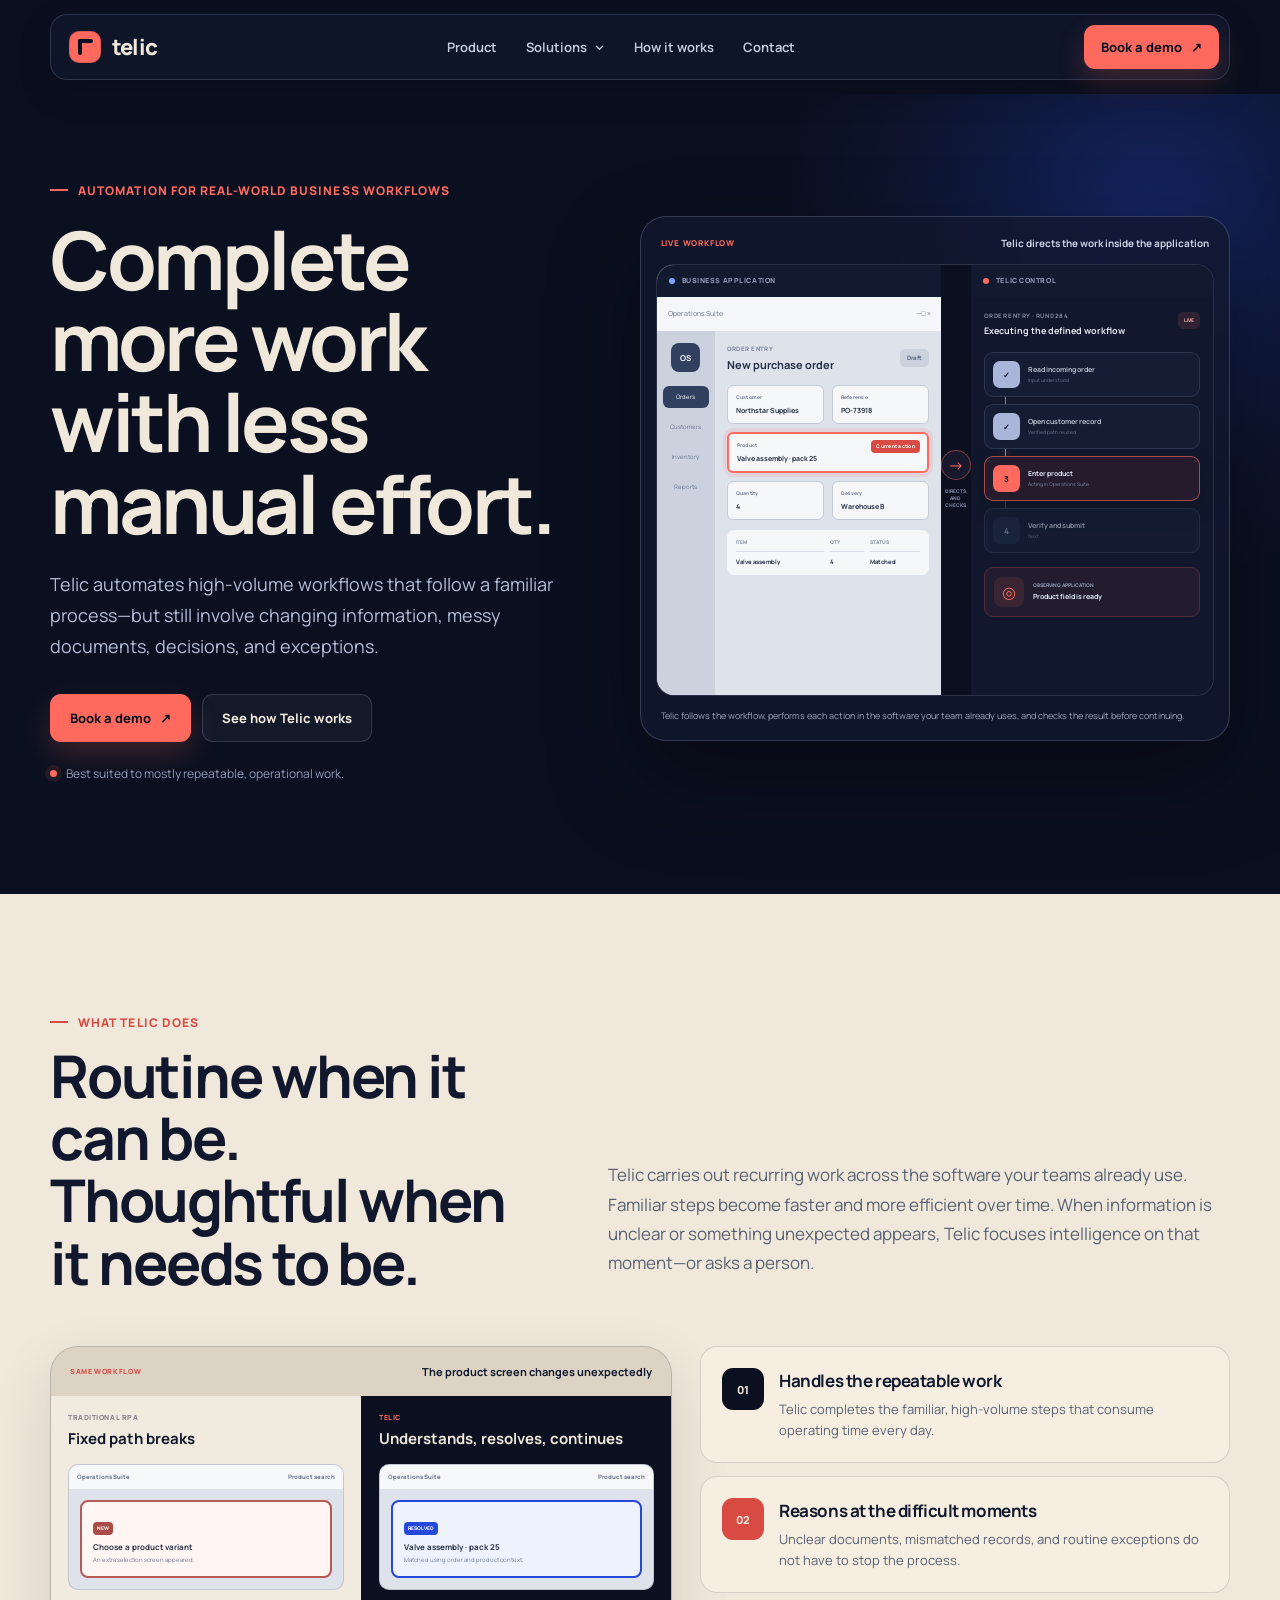
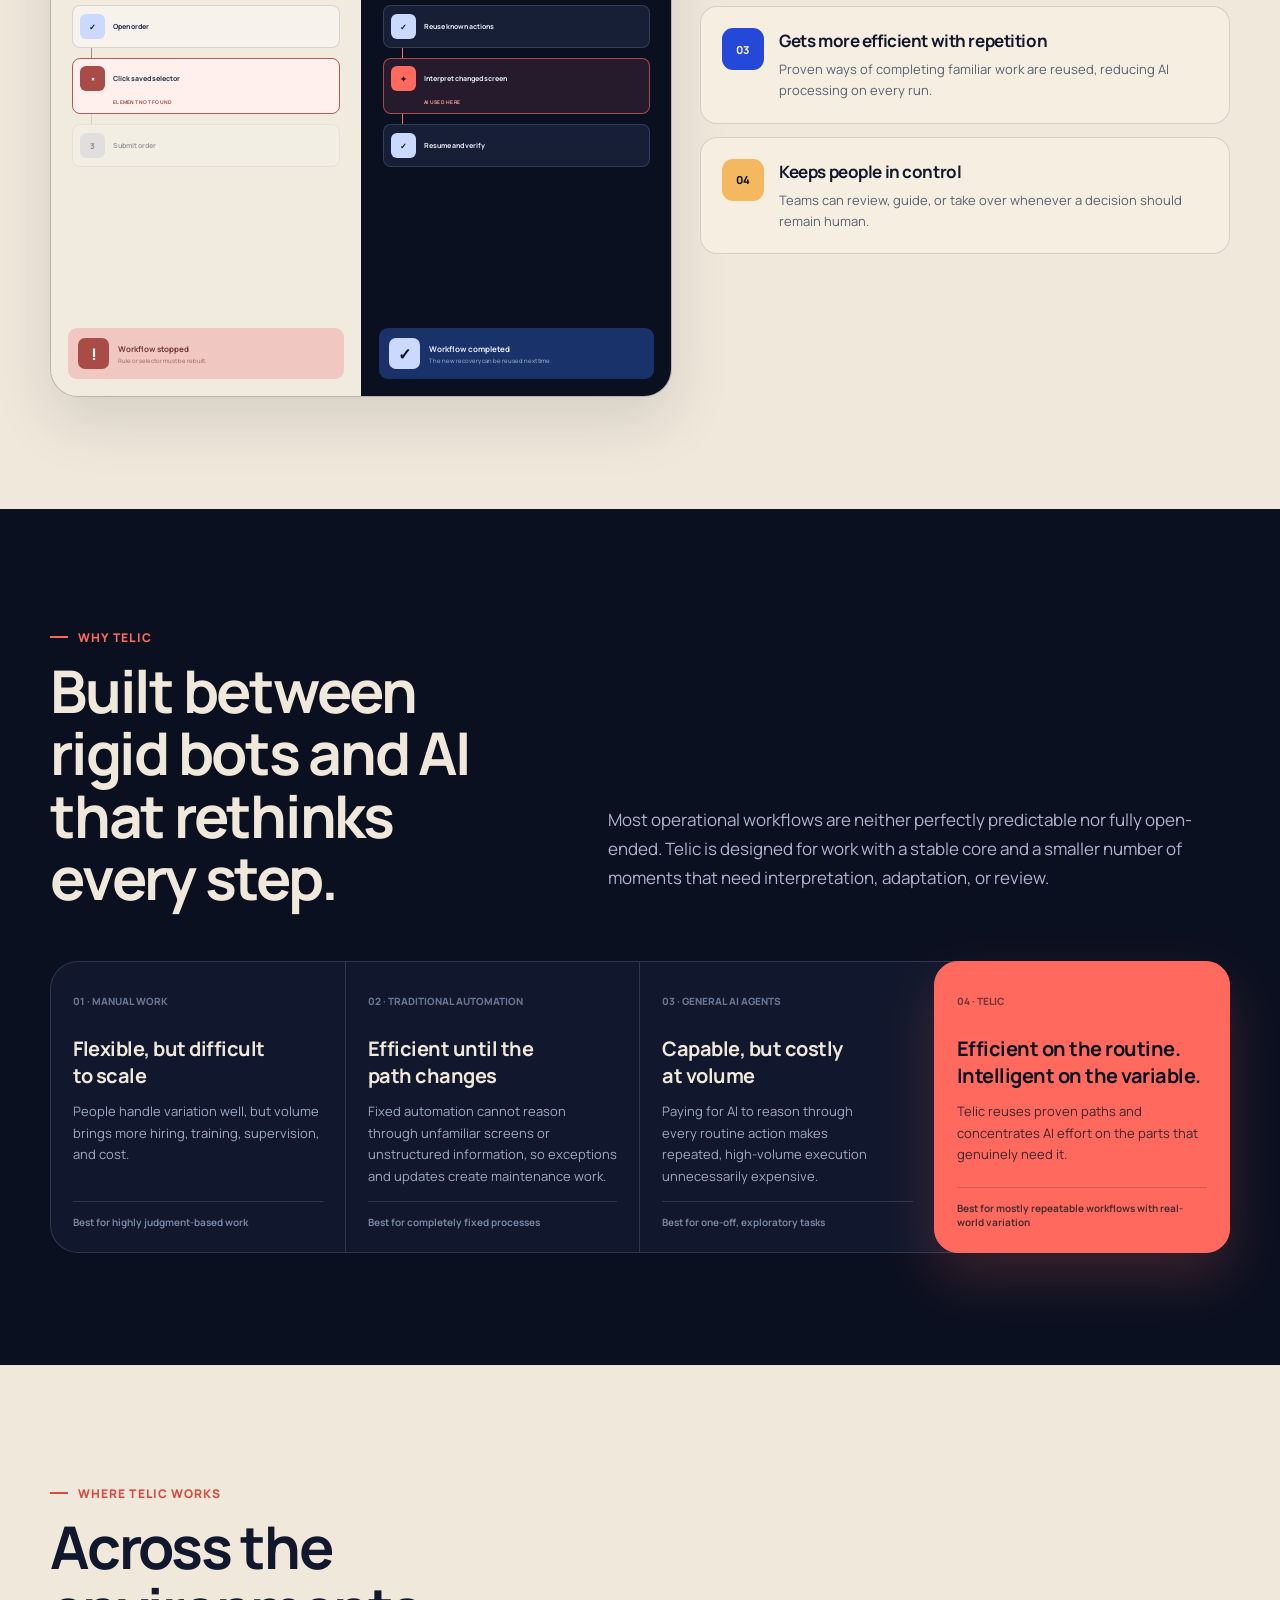
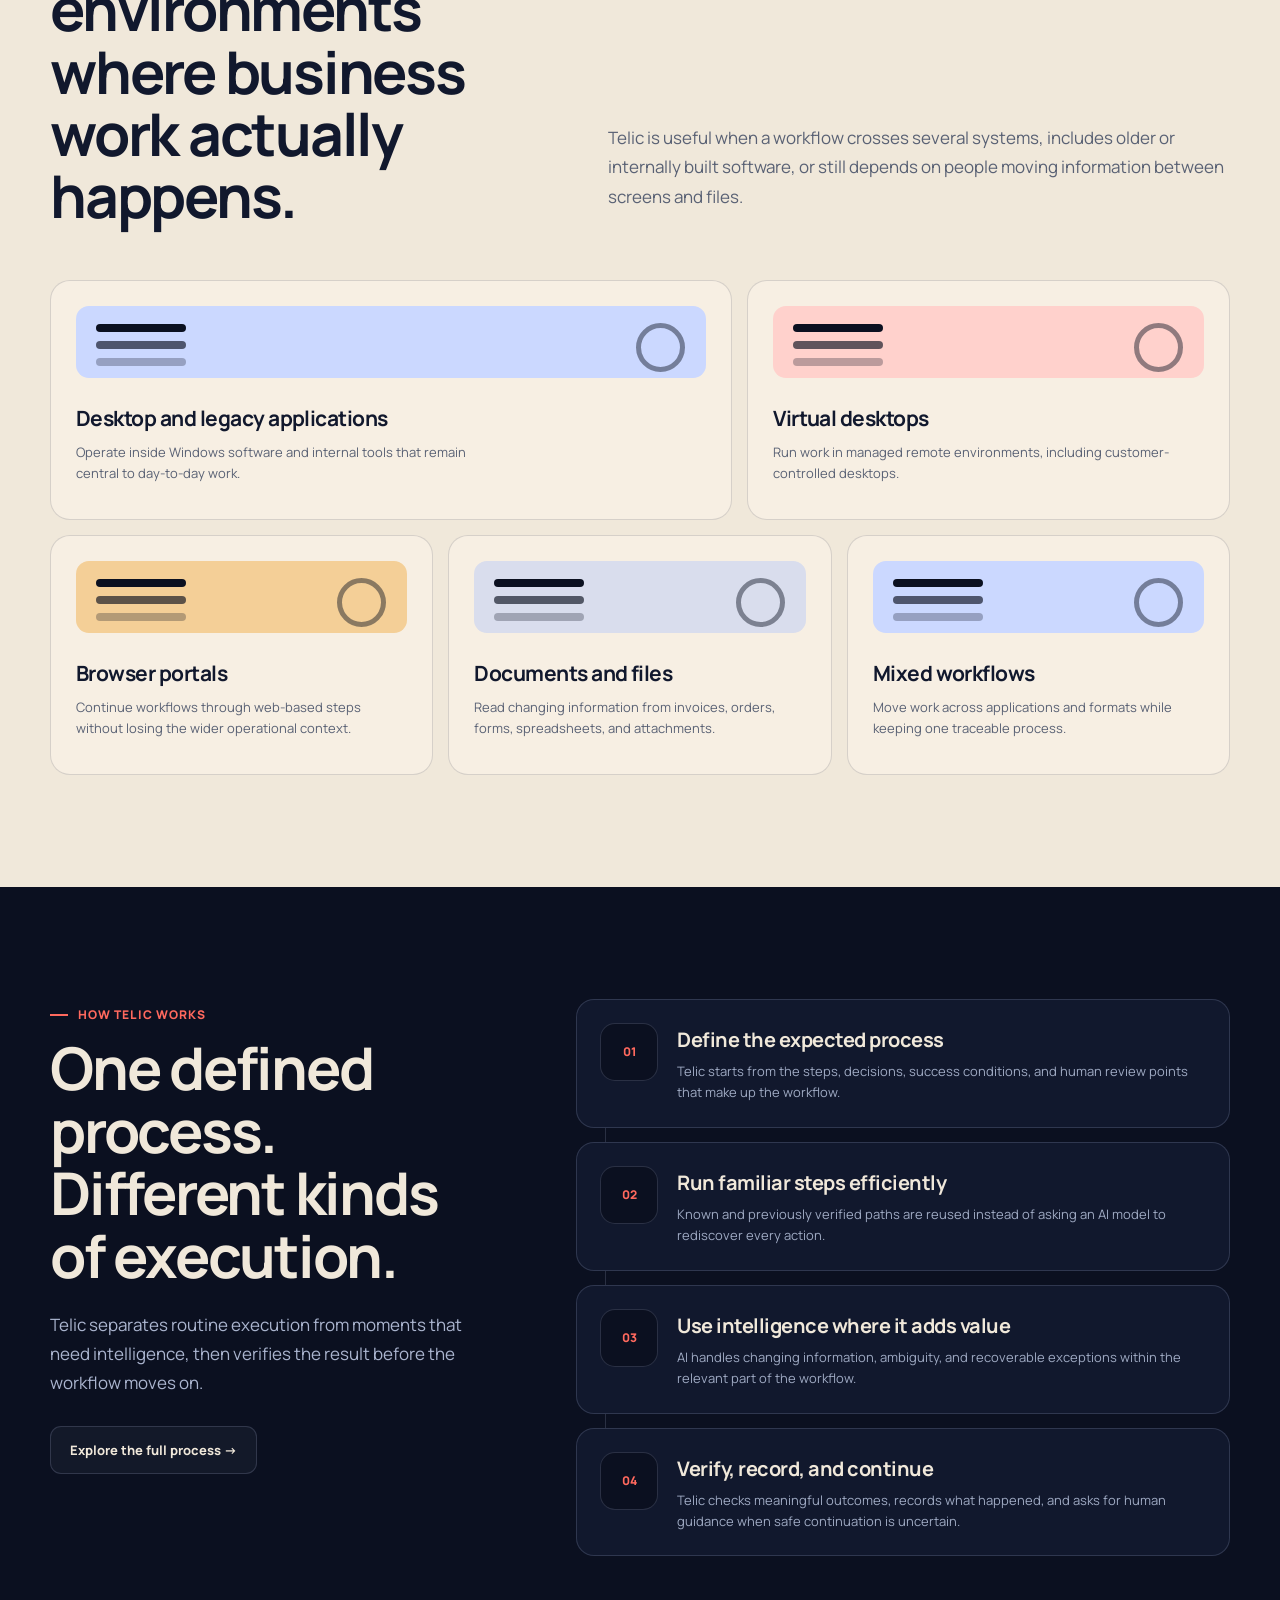
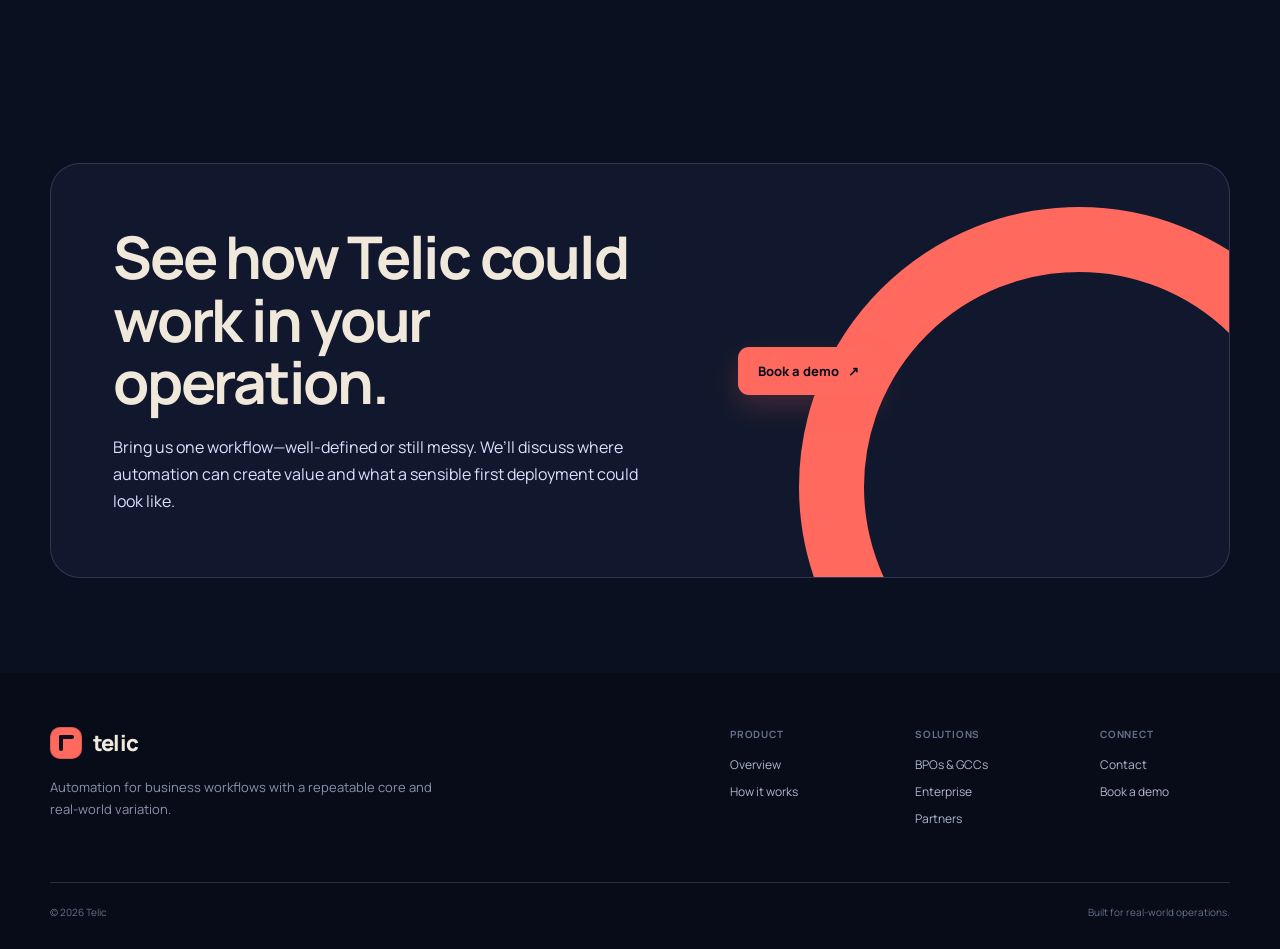
==== commit da14534d: "minor edits" ====
--- a/index.html
+++ b/index.html
@@ -5,7 +5,7 @@
   <meta name="viewport" content="width=device-width,initial-scale=1">
   <meta name="description" content="Telic automates high-volume business workflows that combine repeatable work with changing information, decisions, and exceptions.">
   <title>Telic — Automation for real-world business workflows</title>
-  <link rel="stylesheet" href="styles.css?v=3">
+  <link rel="stylesheet" href="styles.css?v=4">
 </head>
 <body>
   <header class="site-header">
@@ -37,27 +37,25 @@
           <h1>Complete more work with less manual effort.</h1>
           <p class="lede">Telic automates high-volume workflows that follow a familiar process—but still involve changing information, messy documents, decisions, and exceptions.</p>
           <div class="hero-actions"><a class="button button-coral" href="contact.html#demo">Book a demo <span>↗</span></a><a class="button button-ghost" href="how-it-works.html">See how Telic works</a></div>
-          <div class="hero-note"><i></i>Best suited to mostly repeatable, operational work—not open-ended knowledge work.</div>
+          <div class="hero-note"><i></i>Best suited to mostly repeatable, operational work.</div>
         </div>
-        <div class="hero-machine" aria-label="Telic executing a purchase order workflow">
-          <div class="machine-glow"></div>
-          <div class="machine-window">
-            <div class="window-bar"><span class="window-title">Workflow operations</span><span class="window-live">RUNNING</span></div>
-            <div class="machine-content">
-              <aside class="machine-side"><small>WORKSPACE</small><div class="machine-nav active"><i></i>Active work</div><div class="machine-nav"><i></i>Workflows</div><div class="machine-nav"><i></i>Review</div><div class="machine-nav"><i></i>History</div></aside>
-              <div class="machine-main">
-                <div class="machine-heading"><div><small>Purchase order · Run 0284</small><strong>Northstar Supplies</strong></div><span class="health-pill">On track</span></div>
-                <div class="mini-steps">
-                  <div class="mini-step done"><span class="mini-icon">✓</span><span><strong>Receive and read order</strong><small>Required information captured</small></span><span class="mini-tag">COMPLETE</span></div>
-                  <div class="mini-step done"><span class="mini-icon">✓</span><span><strong>Enter customer details</strong><small>Proven path reused</small></span><span class="mini-tag">REUSED</span></div>
-                  <div class="mini-step active"><span class="mini-icon">✦</span><span><strong>Resolve product mismatch</strong><small>Comparing the available records</small></span><span class="mini-tag">AI DECISION</span></div>
-                  <div class="mini-step"><span class="mini-icon">4</span><span><strong>Verify and submit</strong><small>Waiting for current decision</small></span><span class="mini-tag">NEXT</span></div>
-                </div>
-              </div>
+        <div class="hero-runtime" aria-label="Telic directing a purchase order workflow inside a business application">
+          <div class="runtime-explainer"><span>LIVE WORKFLOW</span><strong>Telic directs the work inside the application</strong></div>
+          <div class="runtime-split">
+            <div class="business-app">
+              <div class="visual-label"><i></i>BUSINESS APPLICATION</div>
+              <div class="app-chrome"><span>Operations Suite</span><span>— □ ×</span></div>
+              <div class="app-layout"><aside><b>OS</b><span>Orders</span><span>Customers</span><span>Inventory</span><span>Reports</span></aside><div class="app-workspace"><div class="app-title"><div><small>ORDER ENTRY</small><strong>New purchase order</strong></div><span>Draft</span></div><div class="app-fields"><label>Customer<b>Northstar Supplies</b></label><label>Reference<b>PO-73918</b></label><label class="wide active-field">Product<b>Valve assembly · pack 25</b><em>Current action</em></label><label>Quantity<b>4</b></label><label>Delivery<b>Warehouse B</b></label></div><div class="app-table"><span>ITEM</span><span>QTY</span><span>STATUS</span><b>Valve assembly</b><b>4</b><b>Matched</b></div></div></div>
+            </div>
+            <div class="control-link"><span>→</span><small>DIRECTS<br>AND CHECKS</small></div>
+            <div class="telic-control">
+              <div class="visual-label"><i></i>TELIC CONTROL</div>
+              <div class="control-head"><div><small>ORDER ENTRY · RUN 0284</small><strong>Executing the defined workflow</strong></div><span>LIVE</span></div>
+              <div class="control-flow"><div class="control-step complete"><i>✓</i><span><b>Read incoming order</b><small>Input understood</small></span></div><div class="flow-line done"></div><div class="control-step complete"><i>✓</i><span><b>Open customer record</b><small>Verified path reused</small></span></div><div class="flow-line running"></div><div class="control-step current"><i>3</i><span><b>Enter product</b><small>Acting in Operations Suite</small></span></div><div class="flow-line"></div><div class="control-step"><i>4</i><span><b>Verify and submit</b><small>Next</small></span></div></div>
+              <div class="control-status"><span class="status-eye">◎</span><div><small>OBSERVING APPLICATION</small><strong>Product field is ready</strong></div></div>
             </div>
           </div>
-          <div class="machine-float one"><strong>Proven path reused</strong><small>Less processing needed this time</small></div>
-          <div class="machine-float two"><strong>One decision needs AI</strong><small>The rest remains on the known path</small></div>
+          <p class="visual-caption">Telic follows the workflow, performs each action in the software your team already uses, and checks the result before continuing.</p>
         </div>
       </div>
     </section>
@@ -66,37 +64,11 @@
       <div class="shell">
         <div class="section-heading"><div><div class="eyebrow">What Telic does</div><h2>Routine when it can be. Thoughtful when it needs to be.</h2></div><p class="section-copy">Telic carries out recurring work across the software your teams already use. Familiar steps become faster and more efficient over time. When information is unclear or something unexpected appears, Telic focuses intelligence on that moment—or asks a person.</p></div>
         <div class="execution-layout">
-          <div class="execution-stage" data-state="reuse">
-            <div class="sequence-head">
-              <div><span class="sequence-kicker">LIVE PRODUCT SEQUENCE</span><strong class="sequence-title">Reusing a verified path</strong></div>
-              <span class="autoplay-label"><i></i> AUTOPLAY</span>
-            </div>
-            <div class="sequence-nav" aria-label="Execution sequence">
-              <button class="sequence-step active" type="button" data-sequence="0"><span>01</span> Reuse</button>
-              <button class="sequence-step" type="button" data-sequence="1"><span>02</span> Decide</button>
-              <button class="sequence-step" type="button" data-sequence="2"><span>03</span> Detect</button>
-              <button class="sequence-step" type="button" data-sequence="3"><span>04</span> Recover</button>
-              <button class="sequence-step" type="button" data-sequence="4"><span>05</span> Verify</button>
-            </div>
-            <div class="execution-shell">
-              <div class="execution-bar"><strong>Live execution · Order entry</strong><div class="execution-controls"><span>RECORDING</span><span>RUN 0284</span></div></div>
-              <div class="execution-body">
-                <div class="task-screen">
-                  <div class="task-appbar"><strong>ACME Order Management</strong><small>New order</small></div>
-                  <div class="order-form"><div class="field-row"><div class="field"><label>CUSTOMER</label><span>Northstar Supplies</span></div><div class="field"><label>ORDER DATE</label><span>22 Jun 2026</span></div></div><div class="field-row"><div class="field focus"><label>PRODUCT</label><span>Valve assembly · pack 25</span></div><div class="field"><label>QUANTITY</label><span>4</span></div></div><div class="field"><label>DELIVERY NOTE</label><span>Standard delivery · Warehouse B</span></div><div class="submit-row"><span class="fake-submit">Submit order</span></div></div>
-                  <div class="decision-card"><span>AI DECISION</span><strong>Match “Valve assembly · pack 25”</strong><p>Comparing description, pack size, and vendor record.</p><div class="decision-meter"><i></i></div></div>
-                  <div class="exception-dialog"><span class="dialog-icon">!</span><strong>Product record has changed</strong><p>The saved item is no longer available. Two similar records were found.</p><div class="dialog-actions"><span>Stop</span><span>Review options</span></div></div>
-                  <div class="recovery-banner"><span>↻</span><div><strong>Exception resolved</strong><small>Correct record found. Resuming at the interrupted step.</small></div></div>
-                  <div class="verified-toast"><span>✓</span><div><strong>Order created and verified</strong><small>Record AC-20841 · Workflow complete</small></div></div>
-                </div>
-                <aside class="runtime-panel"><div class="runtime-label"><span>TELIC ACTIVITY</span><span>LIVE</span></div><div class="runtime-list">
-                  <div class="runtime-event"><span class="event-type">REUSED PATH</span><strong>Customer and order fields completed</strong><small>Using a previously verified way of completing these steps.</small></div>
-                  <div class="runtime-event model"><span class="event-type">AI DECISION</span><strong>Comparing two product matches</strong><small>Reasoning is limited to this uncertain step.</small></div>
-                  <div class="runtime-event exception"><span class="event-type">EXCEPTION</span><strong>Unexpected record-change dialog detected</strong><small>Normal execution paused before taking another action.</small></div>
-                  <div class="runtime-event model"><span class="event-type">RECOVERED</span><strong>Correct record selected and path resumed</strong><small>The workflow continues from the interrupted step.</small></div>
-                  <div class="runtime-event verify"><span class="event-type">VERIFIED</span><strong>Order created successfully</strong><small>Final state checked before completion.</small></div>
-                </div><button class="replay-button" type="button">Replay the sequence</button></aside>
-              </div>
+          <div class="rpa-comparison" aria-label="Comparison of brittle RPA and Telic handling the same application change">
+            <div class="comparison-head"><span>SAME WORKFLOW</span><strong>The product screen changes unexpectedly</strong></div>
+            <div class="comparison-lanes">
+              <article class="comparison-lane rpa-lane"><div class="lane-title"><span>TRADITIONAL RPA</span><strong>Fixed path breaks</strong></div><div class="lane-app"><div class="lane-appbar">Operations Suite <span>Product search</span></div><div class="screen-change"><span>NEW</span><strong>Choose a product variant</strong><small>An extra selection screen appeared.</small></div></div><div class="path-stack"><div class="path-node done"><i>✓</i><span>Open order</span></div><div class="path-connector"></div><div class="path-node failed"><i>×</i><span>Click saved selector</span><b>ELEMENT NOT FOUND</b></div><div class="path-connector muted"></div><div class="path-node muted"><i>3</i><span>Submit order</span></div></div><div class="lane-outcome failed"><i>!</i><span><b>Workflow stopped</b><small>Rule or selector must be rebuilt.</small></span></div></article>
+              <article class="comparison-lane telic-lane"><div class="lane-title"><span>TELIC</span><strong>Understands, resolves, continues</strong></div><div class="lane-app"><div class="lane-appbar">Operations Suite <span>Product search</span></div><div class="screen-change resolved"><span>RESOLVED</span><strong>Valve assembly · pack 25</strong><small>Matched using order and product context.</small></div></div><div class="path-stack"><div class="path-node done"><i>✓</i><span>Reuse known actions</span></div><div class="path-connector done"></div><div class="path-node adapt"><i>✦</i><span>Interpret changed screen</span><b>AI USED HERE</b></div><div class="path-connector done"></div><div class="path-node done"><i>✓</i><span>Resume and verify</span></div></div><div class="lane-outcome success"><i>✓</i><span><b>Workflow completed</b><small>The new recovery can be reused next time.</small></span></div></article>
             </div>
           </div>
           <div class="benefit-list">
@@ -114,8 +86,8 @@
         <div class="section-heading"><div><div class="eyebrow">Why Telic</div><h2>Built between rigid bots and AI that rethinks every step.</h2></div><p class="section-copy dark">Most operational workflows are neither perfectly predictable nor fully open-ended. Telic is designed for work with a stable core and a smaller number of moments that need interpretation, adaptation, or review.</p></div>
         <div class="difference-grid">
           <article class="difference-card"><span class="difference-index">01 · MANUAL WORK</span><h3>Flexible, but difficult to scale</h3><p>People handle variation well, but volume brings more hiring, training, supervision, and cost.</p><div class="difference-fit">Best for highly judgment-based work</div></article>
-          <article class="difference-card"><span class="difference-index">02 · TRADITIONAL AUTOMATION</span><h3>Efficient until the path changes</h3><p>Fixed automation works on stable screens, but exceptions and updates create maintenance work.</p><div class="difference-fit">Best for completely fixed processes</div></article>
-          <article class="difference-card"><span class="difference-index">03 · GENERAL AI AGENTS</span><h3>Capable, but costly at volume</h3><p>Asking AI to reason through every action adds unnecessary processing time and cost to repeated work.</p><div class="difference-fit">Best for one-off, exploratory tasks</div></article>
+          <article class="difference-card"><span class="difference-index">02 · TRADITIONAL AUTOMATION</span><h3>Efficient until the path changes</h3><p>Fixed automation cannot reason through unfamiliar screens or unstructured information, so exceptions and updates create maintenance work.</p><div class="difference-fit">Best for completely fixed processes</div></article>
+          <article class="difference-card"><span class="difference-index">03 · GENERAL AI AGENTS</span><h3>Capable, but costly at volume</h3><p>Paying for AI to reason through every routine action makes repeated, high-volume execution unnecessarily expensive.</p><div class="difference-fit">Best for one-off, exploratory tasks</div></article>
           <article class="difference-card telic"><span class="difference-index">04 · TELIC</span><h3>Efficient on the routine. Intelligent on the variable.</h3><p>Telic reuses proven paths and concentrates AI effort on the parts that genuinely need it.</p><div class="difference-fit">Best for mostly repeatable workflows with real-world variation</div></article>
         </div>
       </div>
@@ -147,11 +119,11 @@
     </section>
 
     <section class="cta-section">
-      <div class="cta-panel shell"><div><h2>See how Telic could work in your operation.</h2><p>Bring us one workflow—well-defined or still messy. We’ll discuss where automation can create value and what a sensible first deployment could look like.</p></div><div class="cta-actions"><a class="button button-coral" href="contact.html#demo">Book a demo <span>↗</span></a><small>No detailed process documentation required.</small></div></div>
+      <div class="cta-panel shell"><div><h2>See how Telic could work in your operation.</h2><p>Bring us one workflow—well-defined or still messy. We’ll discuss where automation can create value and what a sensible first deployment could look like.</p></div><div class="cta-actions"><a class="button button-coral" href="contact.html#demo">Book a demo <span>↗</span></a></div></div>
     </section>
   </main>
 
-  <footer class="site-footer"><div class="shell"><div class="footer-top"><div><a class="brand" href="index.html"><span class="brand-mark"></span>telic</a><p class="footer-description">Automation for high-volume business workflows with a repeatable core and real-world variation.</p></div><div class="footer-columns"><div class="footer-column"><strong>Product</strong><a href="product.html">Overview</a><a href="how-it-works.html">How it works</a></div><div class="footer-column"><strong>Solutions</strong><a href="solution-bpo.html">BPOs &amp; GCCs</a><a href="solution-enterprise.html">Enterprise</a><a href="solution-partners.html">Partners</a></div><div class="footer-column"><strong>Connect</strong><a href="contact.html">Contact</a><a href="contact.html#demo">Book a demo</a></div></div></div><div class="footer-bottom"><span>© 2026 Telic</span><span>Built for real-world operations.</span></div></div></footer>
-  <script src="site.js?v=3"></script>
+  <footer class="site-footer"><div class="shell"><div class="footer-top"><div><a class="brand" href="index.html"><span class="brand-mark"></span>telic</a><p class="footer-description">Automation for business workflows with a repeatable core and real-world variation.</p></div><div class="footer-columns"><div class="footer-column"><strong>Product</strong><a href="product.html">Overview</a><a href="how-it-works.html">How it works</a></div><div class="footer-column"><strong>Solutions</strong><a href="solution-bpo.html">BPOs &amp; GCCs</a><a href="solution-enterprise.html">Enterprise</a><a href="solution-partners.html">Partners</a></div><div class="footer-column"><strong>Connect</strong><a href="contact.html">Contact</a><a href="contact.html#demo">Book a demo</a></div></div></div><div class="footer-bottom"><span>© 2026 Telic</span><span>Built for real-world operations.</span></div></div></footer>
+  <script src="site.js?v=4"></script>
 </body>
 </html>
--- a/styles.css
+++ b/styles.css
@@ -120,6 +120,63 @@
 .machine-float.one { right: -24px; top: 126px; }
 .machine-float.two { left: -27px; bottom: 34px; }
 
+/* Hero: Telic coordinating work in the target application */
+.hero-runtime { position: relative; padding: 15px; border: 1px solid rgba(203,216,255,.2); border-radius: 26px; background: rgba(17,24,45,.78); box-shadow: 0 38px 90px rgba(0,0,0,.38); }
+.runtime-explainer { display: flex; align-items: center; justify-content: space-between; gap: 20px; padding: 4px 5px 14px; }
+.runtime-explainer span { color: var(--coral); font-size: 8px; font-weight: 850; letter-spacing: .1em; }
+.runtime-explainer strong { color: #cbd3e6; font-size: 10px; }
+.runtime-split { position: relative; display: grid; grid-template-columns: 1.08fr 30px .92fr; min-height: 430px; overflow: hidden; border: 1px solid var(--line-dark); border-radius: 18px; background: #0c1222; }
+.visual-label { display: flex; align-items: center; gap: 7px; min-height: 32px; padding: 0 12px; color: #8e99b3; background: #121a30; font-size: 7px; font-weight: 850; letter-spacing: .08em; }
+.visual-label i { width: 6px; height: 6px; border-radius: 50%; background: #7ca8ff; }
+.business-app { min-width: 0; background: #dde2eb; color: #263047; }
+.app-chrome { display: flex; align-items: center; justify-content: space-between; min-height: 34px; padding: 0 11px; color: #687389; background: #f4f6f9; font-size: 7px; }
+.app-layout { display: grid; grid-template-columns: 58px 1fr; min-height: 364px; }
+.app-layout aside { display: grid; align-content: start; gap: 8px; padding: 12px 6px; color: #68748b; background: #cbd2de; font-size: 6px; text-align: center; }
+.app-layout aside b { display: grid; place-items: center; width: 29px; height: 29px; margin: 0 auto 6px; border-radius: 8px; color: #fff; background: #31405f; font-size: 8px; }
+.app-layout aside span { padding: 7px 2px; border-radius: 6px; }
+.app-layout aside span:first-of-type { color: #fff; background: #31405f; }
+.app-workspace { padding: 14px 12px; }
+.app-title { display: flex; align-items: center; justify-content: space-between; margin-bottom: 13px; }
+.app-title small, .control-head small { display: block; color: #7c879c; font-size: 6px; font-weight: 800; letter-spacing: .07em; }
+.app-title strong { display: block; margin-top: 4px; font-size: 11px; }
+.app-title > span { padding: 5px 7px; border-radius: 5px; color: #5f6b82; background: #cbd2dd; font-size: 6px; font-weight: 800; }
+.app-fields { display: grid; grid-template-columns: 1fr 1fr; gap: 8px; }
+.app-fields label { position: relative; display: block; padding: 8px; border: 1px solid #c4cbd6; border-radius: 6px; color: #7a8498; background: #f6f7f9; font-size: 5px; font-weight: 850; letter-spacing: .05em; }
+.app-fields label b { display: block; margin-top: 5px; color: #2c3549; font-size: 7px; letter-spacing: 0; }
+.app-fields .wide { grid-column: 1 / -1; }
+.active-field { border: 2px solid var(--coral) !important; box-shadow: 0 0 0 4px rgba(255,105,94,.13); }
+.active-field em { position: absolute; right: 7px; top: 6px; padding: 3px 5px; border-radius: 4px; color: #fff; background: var(--coral-dark); font-size: 5px; font-style: normal; }
+.app-table { display: grid; grid-template-columns: 1fr 35px 50px; gap: 5px; margin-top: 10px; padding: 9px; border-radius: 7px; background: #f6f7f9; }
+.app-table span { color: #8992a5; font-size: 5px; font-weight: 850; }
+.app-table b { padding-top: 6px; border-top: 1px solid #d8dce4; font-size: 6px; }
+.control-link { position: relative; z-index: 2; display: grid; place-items: center; align-content: center; gap: 8px; color: var(--coral); background: #0b1020; text-align: center; }
+.control-link span { display: grid; place-items: center; width: 30px; height: 30px; border: 1px solid rgba(255,105,94,.45); border-radius: 50%; background: #17182b; font-size: 16px; animation: link-pulse 1.8s ease-in-out infinite; }
+.control-link small { color: #7c88a3; font-size: 5px; font-weight: 850; line-height: 1.45; }
+.telic-control { min-width: 0; background: #11182d; }
+.telic-control .visual-label i { background: var(--coral); }
+.control-head { display: flex; align-items: start; justify-content: space-between; gap: 8px; padding: 15px 13px 12px; }
+.control-head strong { display: block; margin-top: 5px; color: #e3e7f1; font-size: 9px; line-height: 1.35; }
+.control-head > span { padding: 5px 6px; border-radius: 5px; color: #ffaaa3; background: rgba(255,105,94,.12); font-size: 5px; font-weight: 900; }
+.control-flow { padding: 3px 13px 10px; }
+.control-step { display: grid; grid-template-columns: 27px 1fr; align-items: center; gap: 8px; padding: 8px; border: 1px solid var(--line-dark); border-radius: 9px; background: #171f37; opacity: .56; }
+.control-step i { display: grid; place-items: center; width: 27px; height: 27px; border-radius: 7px; color: #9da8bf; background: #222c49; font-size: 8px; font-style: normal; font-weight: 850; }
+.control-step b, .control-step small { display: block; }
+.control-step b { color: #d7deed; font-size: 7px; }
+.control-step small { margin-top: 3px; color: #7d89a3; font-size: 5px; }
+.control-step.complete { opacity: .82; }
+.control-step.complete i { color: var(--midnight); background: var(--cobalt-soft); }
+.control-step.current { border-color: rgba(255,105,94,.6); background: #261b2c; opacity: 1; box-shadow: 0 8px 22px rgba(0,0,0,.18); }
+.control-step.current i { color: var(--midnight); background: var(--coral); }
+.flow-line { width: 1px; height: 7px; margin-left: 21px; background: #303a55; }
+.flow-line.done { background: #7188dd; }
+.flow-line.running { background: var(--coral); box-shadow: 0 0 8px var(--coral); }
+.control-status { display: grid; grid-template-columns: 30px 1fr; align-items: center; gap: 9px; margin: 4px 13px 13px; padding: 9px; border: 1px solid rgba(255,105,94,.22); border-radius: 9px; background: rgba(255,105,94,.07); }
+.status-eye { display: grid; place-items: center; width: 30px; height: 30px; border-radius: 8px; color: var(--coral); background: rgba(255,105,94,.11); }
+.control-status small, .control-status strong { display: block; }
+.control-status small { color: #8e99b3; font-size: 5px; font-weight: 850; }
+.control-status strong { margin-top: 3px; color: #e0e5f1; font-size: 7px; }
+.visual-caption { margin: 13px 5px 2px; color: #9ca7be; font-size: 9px; line-height: 1.55; }
+
 .cream-section { color: var(--ink); background: var(--cream); }
 .dark-section { color: var(--cream); background: var(--midnight); }
 .blue-section { color: var(--cream); background: var(--cobalt); }
@@ -129,6 +186,53 @@
 .dark-section .section-heading .eyebrow { color: var(--coral); }
 
 .execution-layout { display: grid; grid-template-columns: 1.08fr .92fr; gap: 28px; }
+.rpa-comparison { overflow: hidden; border: 1px solid rgba(17,24,45,.16); border-radius: var(--radius-lg); background: #dcd3c5; box-shadow: var(--shadow-light); }
+.comparison-head { display: flex; align-items: center; justify-content: space-between; gap: 18px; padding: 17px 19px; color: var(--ink); }
+.comparison-head span { color: var(--coral-dark); font-size: 7px; font-weight: 900; letter-spacing: .09em; }
+.comparison-head strong { font-size: 11px; }
+.comparison-lanes { display: grid; grid-template-columns: 1fr 1fr; min-height: 600px; }
+.comparison-lane { display: flex; flex-direction: column; min-width: 0; padding: 17px; background: #f1eadf; }
+.comparison-lane + .comparison-lane { border-left: 1px solid rgba(17,24,45,.15); }
+.telic-lane { background: var(--midnight); color: var(--cream); }
+.lane-title span { display: block; margin-bottom: 6px; color: #87808a; font-size: 7px; font-weight: 900; letter-spacing: .08em; }
+.lane-title strong { display: block; color: var(--ink); font-size: 15px; }
+.telic-lane .lane-title span { color: var(--coral); }
+.telic-lane .lane-title strong { color: var(--cream); }
+.lane-app { overflow: hidden; margin-top: 15px; border: 1px solid rgba(17,24,45,.14); border-radius: 10px; background: #dde2eb; color: #2b3448; }
+.lane-appbar { display: flex; justify-content: space-between; padding: 8px; color: #707a8e; background: #f7f8fa; font-size: 6px; font-weight: 800; }
+.screen-change { margin: 11px; padding: 11px; border: 2px solid #b75a55; border-radius: 8px; background: #fff5f3; }
+.screen-change > span { display: inline-flex; margin-bottom: 6px; padding: 3px 4px; border-radius: 4px; color: #fff; background: #a94b47; font-size: 5px; font-weight: 900; }
+.screen-change strong, .screen-change small { display: block; }
+.screen-change strong { font-size: 8px; }
+.screen-change small { margin-top: 4px; color: #747e91; font-size: 6px; line-height: 1.4; }
+.screen-change.resolved { border-color: var(--cobalt); background: #eef2ff; }
+.screen-change.resolved > span { background: var(--cobalt); }
+.path-stack { flex: 1; padding: 15px 4px; }
+.path-node { display: grid; grid-template-columns: 25px 1fr; align-items: center; gap: 8px; min-height: 43px; padding: 7px; border: 1px solid rgba(17,24,45,.14); border-radius: 8px; color: #31394c; background: rgba(255,255,255,.42); }
+.path-node i { display: grid; place-items: center; width: 25px; height: 25px; border-radius: 6px; color: var(--midnight); background: #cbd2dd; font-size: 8px; font-style: normal; font-weight: 900; }
+.path-node span { font-size: 7px; font-weight: 750; }
+.path-node b { grid-column: 2; color: #9a4541; font-size: 5px; letter-spacing: .05em; }
+.path-node.done i { background: var(--cobalt-soft); }
+.path-node.failed { border-color: #b75a55; background: #fff0ed; }
+.path-node.failed i { color: #fff; background: #a94b47; }
+.path-node.muted { opacity: .42; }
+.path-connector { width: 1px; height: 10px; margin-left: 19px; background: #8a93a5; }
+.path-connector.muted { opacity: .3; }
+.telic-lane .path-node { border-color: var(--line-dark); color: #dbe1ee; background: #171f37; }
+.telic-lane .path-node.adapt { border-color: rgba(255,105,94,.6); background: #251b2c; }
+.telic-lane .path-node.adapt i { background: var(--coral); }
+.telic-lane .path-node.adapt b { color: #ffaaa3; }
+.telic-lane .path-connector { background: #405074; }
+.telic-lane .path-connector.done { background: var(--coral); }
+.lane-outcome { display: grid; grid-template-columns: 31px 1fr; align-items: center; gap: 9px; padding: 10px; border-radius: 9px; }
+.lane-outcome i { display: grid; place-items: center; width: 31px; height: 31px; border-radius: 7px; font-style: normal; font-weight: 900; }
+.lane-outcome b, .lane-outcome small { display: block; }
+.lane-outcome b { font-size: 8px; }
+.lane-outcome small { margin-top: 3px; font-size: 6px; opacity: .72; }
+.lane-outcome.failed { color: #753a37; background: #f1c7c2; }
+.lane-outcome.failed i { color: #fff; background: #a94b47; }
+.lane-outcome.success { color: #e5eaff; background: #19336a; }
+.lane-outcome.success i { color: var(--midnight); background: var(--cobalt-soft); }
 .execution-stage { min-height: 690px; padding: 16px; border: 1px solid var(--line-light); border-radius: var(--radius-lg); background: #dcd3c5; box-shadow: var(--shadow-light); }
 .sequence-head { display: flex; align-items: center; justify-content: space-between; gap: 18px; padding: 4px 5px 14px; }
 .sequence-kicker { display: block; margin-bottom: 4px; color: #7a7080; font-size: 7px; font-weight: 850; letter-spacing: .1em; }
@@ -207,10 +311,11 @@
 .benefit-card h3 { margin: 1px 0 7px; font-size: 17px; }
 .benefit-card p { margin: 0; color: var(--ink-soft); font-size: 13px; line-height: 1.62; }
 
-.difference-grid { display: grid; grid-template-columns: repeat(4, 1fr); overflow: hidden; border: 1px solid var(--line-dark); border-radius: var(--radius-lg); background: var(--midnight-2); }
+.difference-grid { display: grid; grid-template-columns: repeat(4, 1fr); border: 1px solid var(--line-dark); border-radius: var(--radius-lg); background: var(--midnight-2); }
 .difference-card { position: relative; min-height: 290px; padding: 26px 22px; border-right: 1px solid var(--line-dark); }
+.difference-card:nth-child(3) { border-right: 0; }
 .difference-card:last-child { border-right: 0; }
-.difference-card.telic { margin: -1px; border: 1px solid var(--coral); border-radius: 24px; background: var(--coral); color: var(--midnight); box-shadow: 0 24px 55px rgba(255,105,94,.2); }
+.difference-card.telic { margin: -1px; border: 1px solid var(--coral); border-radius: 24px; background: var(--coral); color: var(--midnight); box-shadow: 0 24px 55px rgba(255,105,94,.2); isolation: isolate; }
 .difference-index { color: #697590; font-size: 10px; font-weight: 850; }
 .telic .difference-index { color: rgba(11,16,32,.56); }
 .difference-card h3 { margin: 25px 0 12px; font-size: 20px; }
@@ -244,8 +349,8 @@
 .how-step h3 { margin: 3px 0 8px; font-size: 20px; }
 .how-step p { margin: 0; color: #9faac3; font-size: 13px; line-height: 1.65; }
 
-.cta-section { padding: 95px 0; color: var(--ink); background: var(--cream); }
-.cta-panel { position: relative; overflow: hidden; display: grid; grid-template-columns: 1.15fr .85fr; align-items: center; gap: 45px; padding: 62px; border-radius: 30px; color: var(--cream); background: var(--cobalt); }
+.cta-section { padding: 95px 0; color: var(--cream); background: var(--midnight); }
+.cta-panel { position: relative; overflow: hidden; display: grid; grid-template-columns: 1.15fr .85fr; align-items: center; gap: 45px; padding: 62px; border: 1px solid var(--line-dark); border-radius: 30px; color: var(--cream); background: var(--midnight-2); }
 .cta-panel::after { content: ""; position: absolute; right: -130px; bottom: -190px; width: 430px; height: 430px; border: 65px solid var(--coral); border-radius: 50%; }
 .cta-panel > * { position: relative; z-index: 1; }
 .cta-panel h2 { margin-top: 0; }
@@ -278,7 +383,7 @@
 .info-card .card-number { color: var(--coral-dark); font-size: 10px; font-weight: 850; }
 .info-card h3 { margin: 28px 0 10px; font-size: 20px; }
 .info-card p { margin: 0; color: var(--ink-soft); font-size: 13px; line-height: 1.68; }
-.feature-band { padding: 95px 0; background: var(--cobalt); }
+.feature-band { padding: 95px 0; background: var(--midnight); }
 .feature-band .section-heading { margin-bottom: 45px; }
 .feature-band .section-copy { color: #d6e0ff; }
 .feature-list { display: grid; grid-template-columns: repeat(2, 1fr); gap: 13px; }
@@ -292,6 +397,72 @@
 .process-item span { color: var(--coral-dark); font-size: 10px; font-weight: 850; }
 .process-item h3 { margin: 45px 0 9px; font-size: 17px; }
 .process-item p { margin: 0; color: var(--ink-soft); font-size: 12px; line-height: 1.58; }
+
+/* How it works: workflow design beside the target application */
+.design-execution-visual { display: grid; grid-template-columns: 1fr 64px 1fr; overflow: hidden; min-height: 585px; border: 1px solid var(--line-light); border-radius: 24px; background: #d8cfc1; box-shadow: var(--shadow-light); }
+.design-panel, .target-panel { min-width: 0; }
+.design-panel { color: var(--cream); background: var(--midnight); }
+.target-panel { color: #2b3448; background: #dfe4ec; }
+.panel-ribbon { display: flex; align-items: center; justify-content: space-between; gap: 12px; min-height: 55px; padding: 0 16px; border-bottom: 1px solid var(--line-dark); }
+.panel-ribbon span { color: #7d89a3; font-size: 7px; font-weight: 900; letter-spacing: .08em; }
+.panel-ribbon b { color: #dbe1ed; font-size: 9px; }
+.target-panel .panel-ribbon { border-color: #c8ced8; background: #f5f7fa; }
+.target-panel .panel-ribbon span { color: #738097; }
+.target-panel .panel-ribbon b { color: #30394d; }
+.designer-body { display: grid; grid-template-columns: 64px 1fr; min-height: 530px; }
+.designer-body > aside { display: grid; align-content: start; gap: 6px; padding: 14px 7px; border-right: 1px solid var(--line-dark); color: #65718b; background: #0e1426; font-size: 6px; font-weight: 850; text-align: center; }
+.designer-body > aside span { padding: 9px 2px; border-radius: 6px; }
+.designer-body > aside .selected { color: var(--cream); background: #1d2948; }
+.workflow-canvas { position: relative; padding: 22px 18px; background-image: radial-gradient(rgba(203,216,255,.12) 1px,transparent 1px); background-size: 16px 16px; }
+.canvas-note { margin-bottom: 16px; color: #6f7b96; font-size: 6px; font-weight: 900; letter-spacing: .1em; }
+.design-node { display: grid; grid-template-columns: 31px 1fr auto; align-items: center; gap: 9px; padding: 10px; border: 1px solid var(--line-dark); border-radius: 10px; background: #171f37; opacity: .7; }
+.design-node i { display: grid; place-items: center; width: 31px; height: 31px; border-radius: 8px; color: #9ba7bf; background: #222c49; font-size: 8px; font-style: normal; font-weight: 900; }
+.design-node b, .design-node small { display: block; }
+.design-node b { color: #dde3f0; font-size: 8px; }
+.design-node small { margin-top: 4px; color: #79859e; font-size: 6px; line-height: 1.35; }
+.design-node em { padding: 5px; border-radius: 5px; color: #8793ac; background: rgba(203,216,255,.07); font-size: 5px; font-style: normal; font-weight: 900; }
+.design-node.done { opacity: .86; }
+.design-node.done i { color: var(--midnight); background: var(--cobalt-soft); }
+.design-node.active { border-color: rgba(255,105,94,.7); background: #281c2f; opacity: 1; box-shadow: 0 12px 30px rgba(0,0,0,.18); }
+.design-node.active i { color: var(--midnight); background: var(--coral); }
+.design-node.active em { color: #ffaaa3; background: rgba(255,105,94,.12); }
+.node-link { width: 1px; height: 15px; margin-left: 25px; background: #39435e; }
+.node-link.done { background: var(--coral); box-shadow: 0 0 7px rgba(255,105,94,.45); }
+.execution-bridge { position: relative; z-index: 2; display: grid; place-content: center; gap: 7px; color: var(--coral); background: #cfc5b7; text-align: center; }
+.execution-bridge::before, .execution-bridge::after { content: ""; position: absolute; left: 50%; width: 1px; height: 175px; background: rgba(17,24,45,.15); }
+.execution-bridge::before { top: 0; }
+.execution-bridge::after { bottom: 0; }
+.execution-bridge span { position: relative; z-index: 1; display: grid; place-items: center; width: 44px; height: 44px; border: 1px solid rgba(255,105,94,.42); border-radius: 50%; background: var(--midnight); font-size: 21px; box-shadow: 0 10px 24px rgba(17,24,45,.2); }
+.execution-bridge b, .execution-bridge small { position: relative; z-index: 1; }
+.execution-bridge b { color: var(--ink); font-size: 7px; }
+.execution-bridge small { color: #746e75; font-size: 5px; font-weight: 850; }
+.target-chrome { display: flex; justify-content: space-between; min-height: 30px; padding: 9px 13px; color: #747f93; background: #cdd3dd; font-size: 6px; }
+.target-body { display: grid; grid-template-columns: 67px 1fr; min-height: 500px; }
+.target-body > aside { display: grid; align-content: start; gap: 6px; padding: 12px 7px; color: #68748b; background: #c4cbd6; font-size: 6px; text-align: center; }
+.target-body > aside strong { display: grid; place-items: center; width: 31px; height: 31px; margin: 0 auto 8px; border-radius: 8px; color: white; background: #31405f; }
+.target-body > aside span { padding: 8px 2px; border-radius: 6px; }
+.target-body > aside .selected { color: white; background: #31405f; }
+.target-work { padding: 17px 15px; }
+.target-heading { display: flex; justify-content: space-between; align-items: center; }
+.target-heading small { display: block; color: #7e889b; font-size: 6px; font-weight: 800; }
+.target-heading b { display: block; margin-top: 5px; font-size: 12px; }
+.target-heading > span { padding: 5px 7px; border-radius: 5px; color: #707a8e; background: #ccd2dd; font-size: 6px; font-weight: 800; }
+.target-tabs { display: flex; gap: 14px; margin-top: 18px; border-bottom: 1px solid #c4cad5; color: #7c8699; font-size: 6px; }
+.target-tabs > * { padding-bottom: 8px; }
+.target-tabs b { color: #344057; border-bottom: 2px solid var(--cobalt); }
+.target-form { display: grid; grid-template-columns: 1fr 1fr; gap: 10px; margin-top: 17px; }
+.target-form label { position: relative; display: block; min-height: 58px; padding: 10px; border: 1px solid #c6ccd6; border-radius: 7px; color: #7d8799; background: #f7f8fa; font-size: 6px; font-weight: 800; }
+.target-form label b { display: block; margin-top: 7px; color: #30394c; font-size: 8px; }
+.target-form .target-active { grid-column: 1 / -1; border: 2px solid var(--coral); box-shadow: 0 0 0 5px rgba(255,105,94,.13); }
+.target-active em { position: absolute; top: 8px; right: 8px; padding: 4px 5px; border-radius: 4px; color: white; background: var(--coral-dark); font-size: 5px; font-style: normal; }
+.target-actions { display: flex; justify-content: flex-end; align-items: center; gap: 9px; margin-top: 20px; font-size: 7px; }
+.target-actions span { color: #737e92; }
+.target-actions b { padding: 9px 13px; border-radius: 6px; color: white; background: #31405f; }
+.visual-logic { display: grid; grid-template-columns: repeat(3,1fr); gap: 13px; margin-top: 15px; }
+.visual-logic article { display: grid; grid-template-columns: 34px 1fr; gap: 11px; padding: 17px; border: 1px solid var(--line-light); border-radius: 14px; background: #f7efe3; }
+.visual-logic article > span { display: grid; place-items: center; width: 34px; height: 34px; border-radius: 9px; color: var(--cream); background: var(--midnight); font-size: 8px; font-weight: 900; }
+.visual-logic b { font-size: 11px; }
+.visual-logic p { margin: 6px 0 0; color: var(--ink-soft); font-size: 9px; line-height: 1.5; }
 
 .contact-layout { display: grid; grid-template-columns: .78fr 1.22fr; gap: 70px; }
 .contact-copy h1 { font-size: clamp(48px,5.5vw,74px); }
@@ -320,6 +491,7 @@
 @keyframes pulse-coral { 0%,100% { box-shadow: 0 0 0 0 rgba(216,75,67,.45); } 50% { box-shadow: 0 0 0 5px rgba(216,75,67,0); } }
 @keyframes reasoning { from { transform: translateX(-16%); opacity: .62; } to { transform: translateX(26%); opacity: 1; } }
 @keyframes field-pulse { 0%,100% { box-shadow: 0 0 0 4px rgba(255,105,94,.12); } 50% { box-shadow: 0 0 0 8px rgba(255,105,94,.04); } }
+@keyframes link-pulse { 0%,100% { transform: translateX(-2px); box-shadow: 0 0 0 0 rgba(255,105,94,.18); } 50% { transform: translateX(2px); box-shadow: 0 0 0 6px rgba(255,105,94,0); } }
 @media (prefers-reduced-motion: reduce) { *,*::before,*::after { animation-duration: .01ms !important; animation-iteration-count: 1 !important; scroll-behavior: auto !important; transition-duration: .01ms !important; } }
 
 @media (max-width: 980px) {
@@ -334,6 +506,7 @@
   .hero-copy .eyebrow, .hero-actions, .hero-note { justify-content: center; }
   .lede { margin-inline: auto; }
   .hero-machine { width: min(680px,100%); margin-inline: auto; }
+  .hero-runtime { width: min(760px,100%); margin-inline: auto; }
   .section-heading { gap: 22px; }
   .difference-grid { grid-template-columns: repeat(2,1fr); }
   .difference-card:nth-child(2) { border-right: 0; }
@@ -343,6 +516,11 @@
   .how-intro { position: static; }
   .cta-panel { padding: 48px; }
   .three-grid { grid-template-columns: 1fr; }
+  .design-execution-visual { grid-template-columns: 1fr; }
+  .execution-bridge { min-height: 72px; grid-auto-flow: column; align-items: center; }
+  .execution-bridge::before, .execution-bridge::after { display: none; }
+  .execution-bridge span { transform: rotate(90deg); }
+  .visual-logic { grid-template-columns: 1fr; }
   .process-line { grid-template-columns: repeat(2,1fr); }
   .process-item { border-bottom: 1px solid var(--line-light); }
   .footer-top { grid-template-columns: 1fr; }
@@ -357,6 +535,12 @@
   .lede { font-size: 16px; }
   .hero-actions .button { width: 100%; }
   .hero-machine { min-height: 410px; }
+  .runtime-split { grid-template-columns: 1fr; }
+  .control-link { min-height: 45px; grid-auto-flow: column; }
+  .control-link span { transform: rotate(90deg); animation: none; }
+  .app-layout { min-height: 330px; }
+  .comparison-lanes { grid-template-columns: 1fr; }
+  .comparison-lane + .comparison-lane { border-left: 0; border-top: 1px solid rgba(17,24,45,.15); }
   .machine-window { transform: none; }
   .machine-content { grid-template-columns: 72px 1fr; min-height: 345px; }
   .machine-side { padding-inline: 6px; }
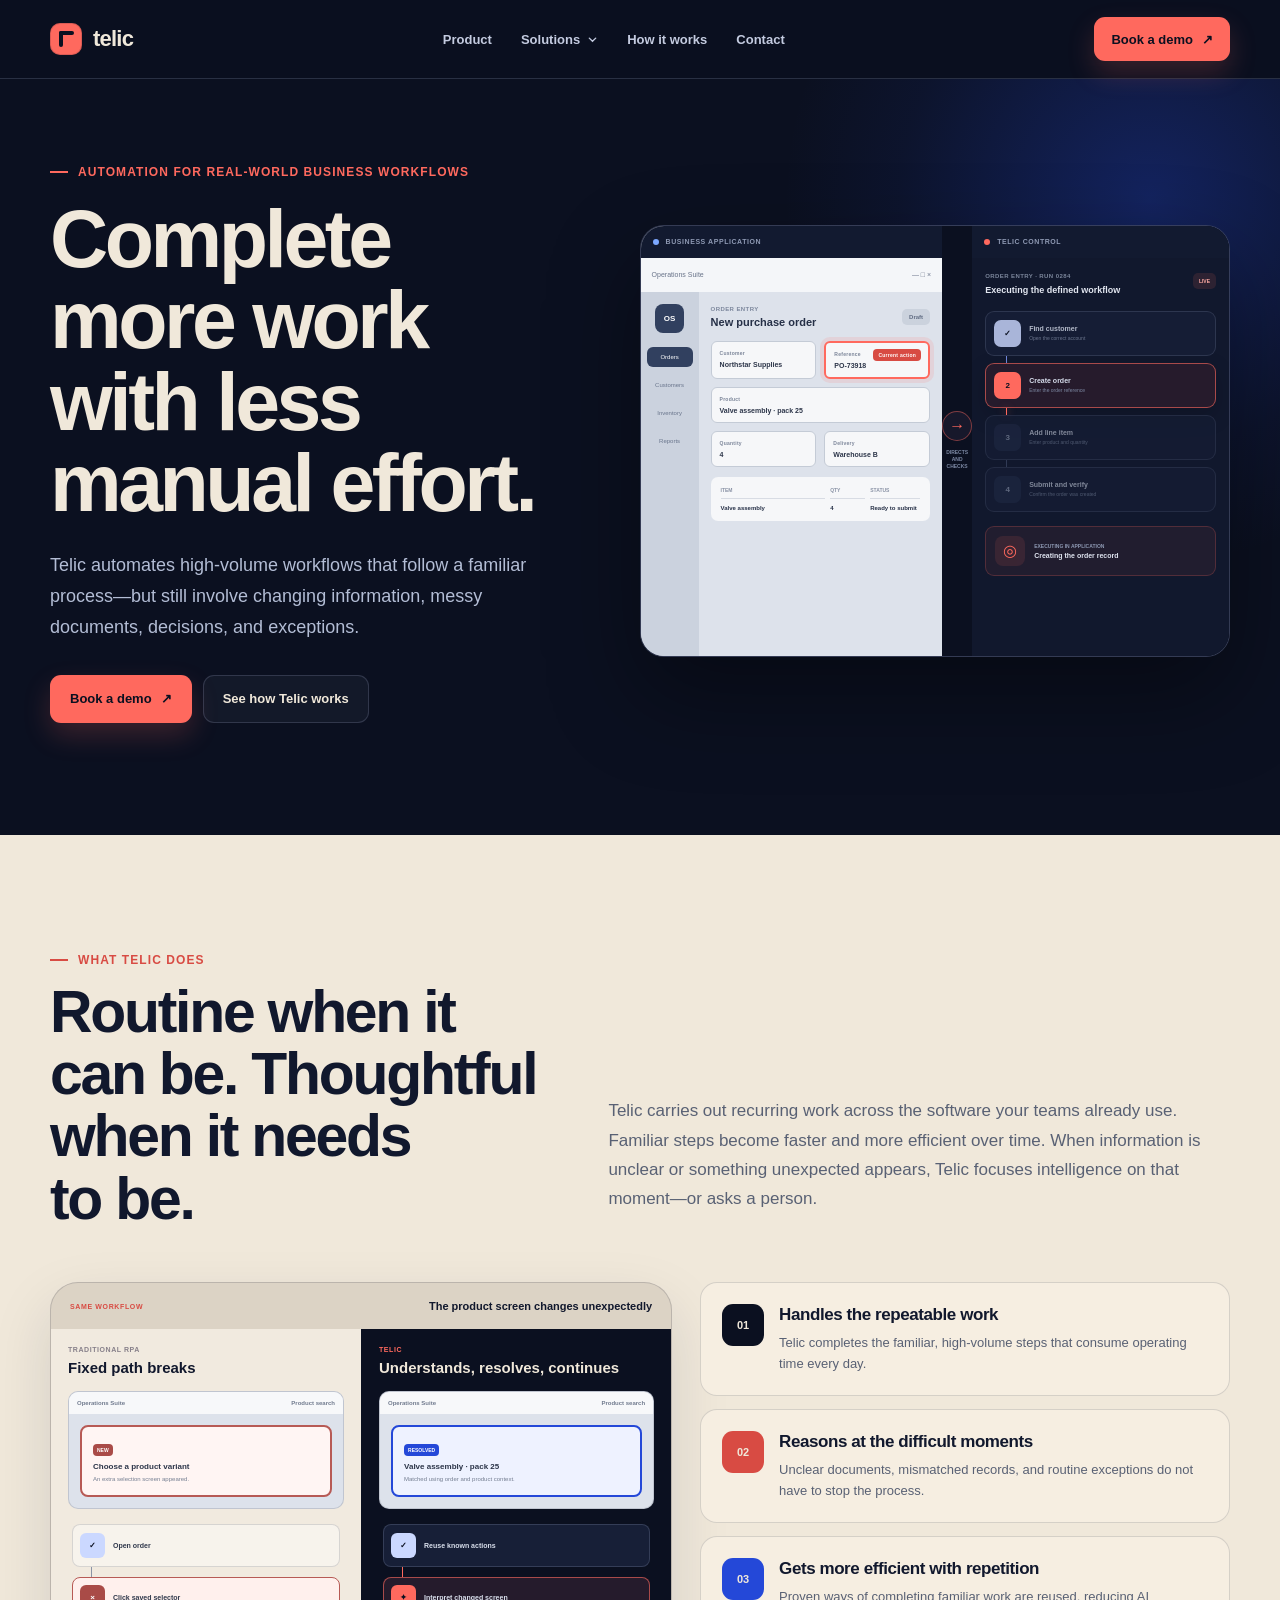
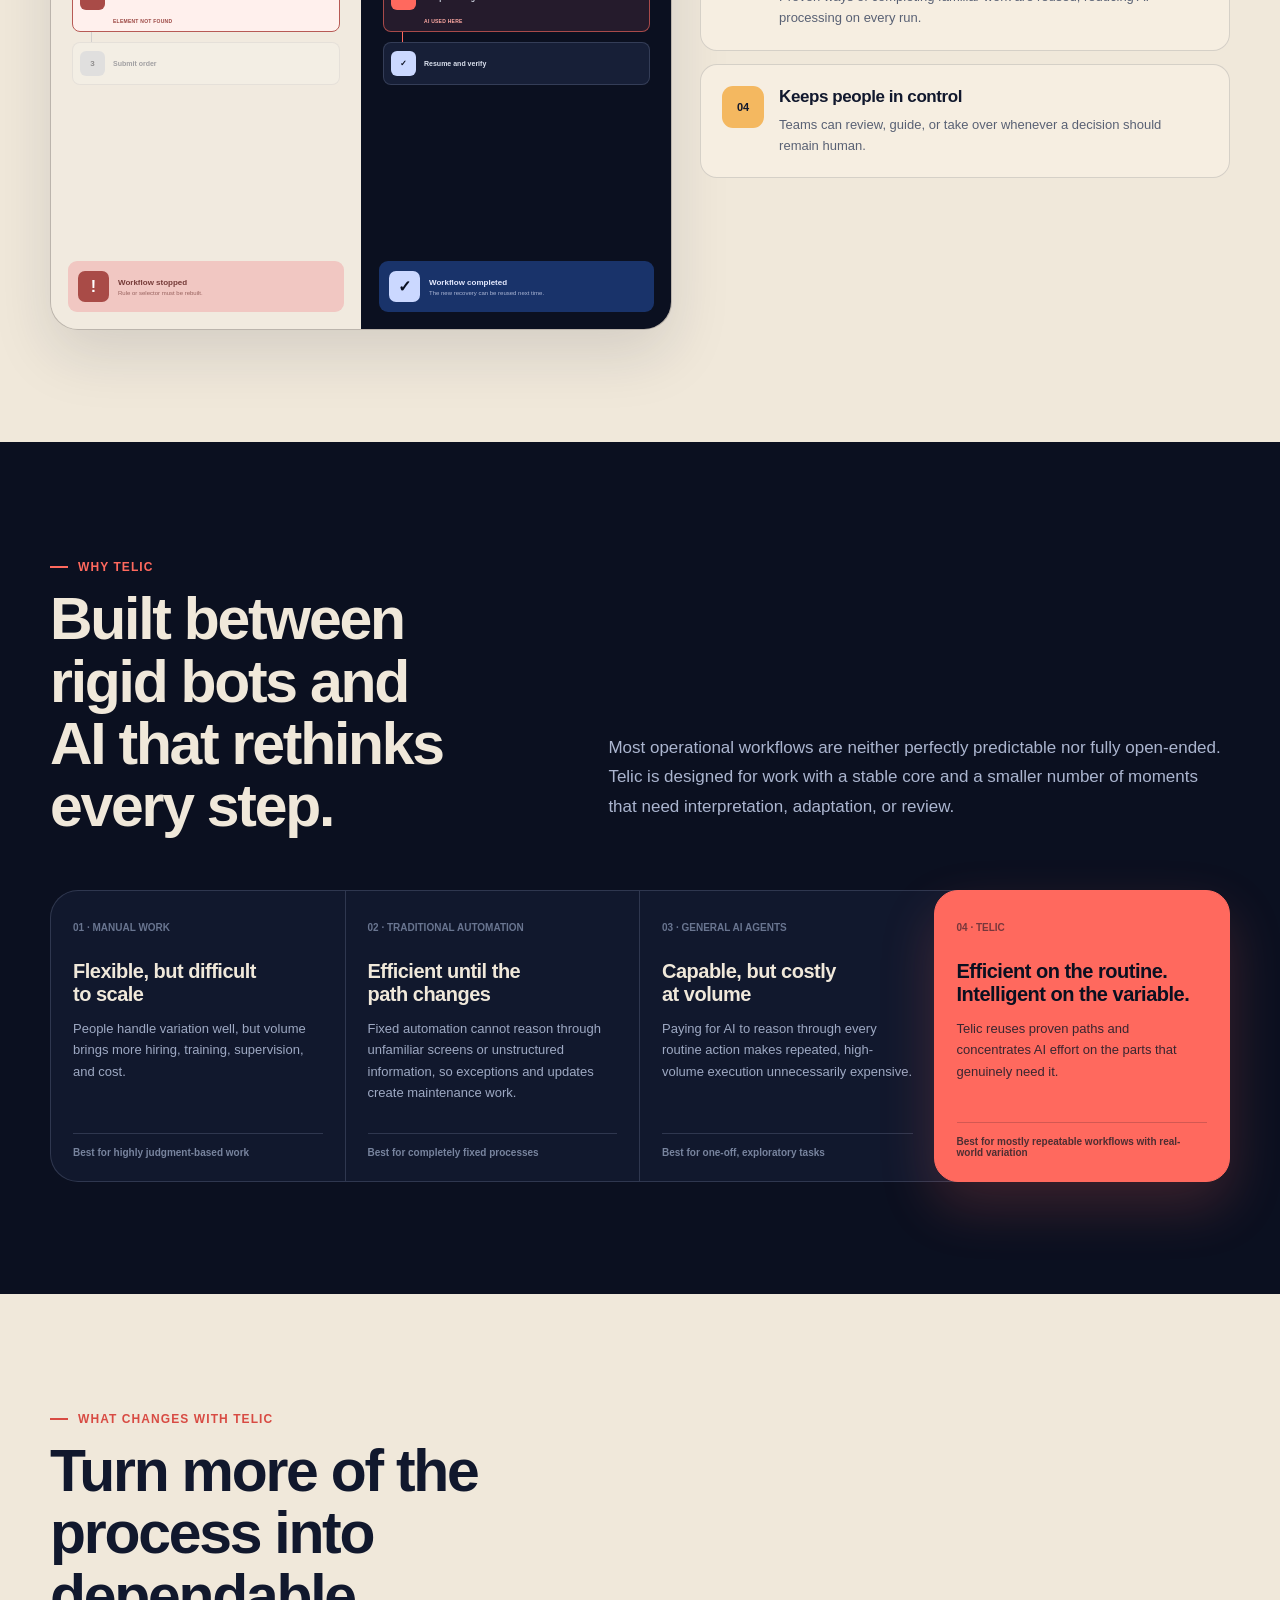
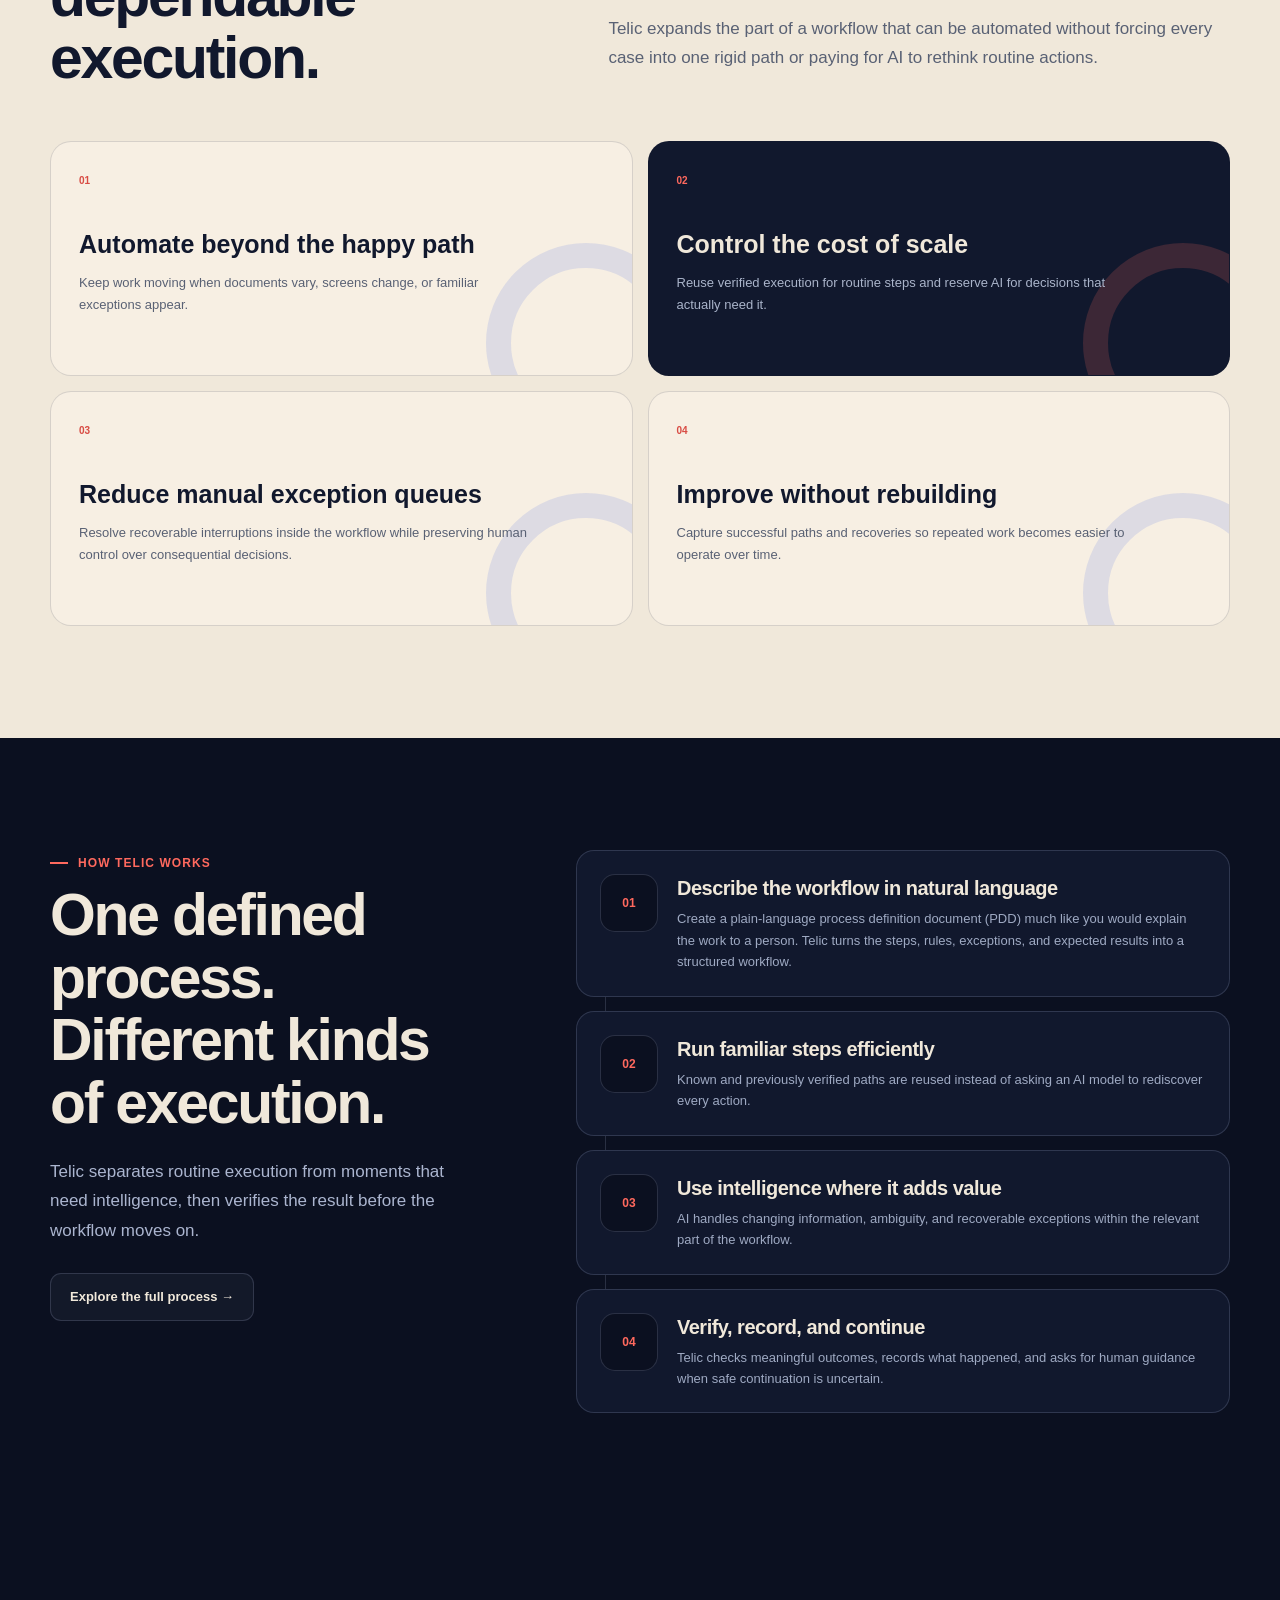
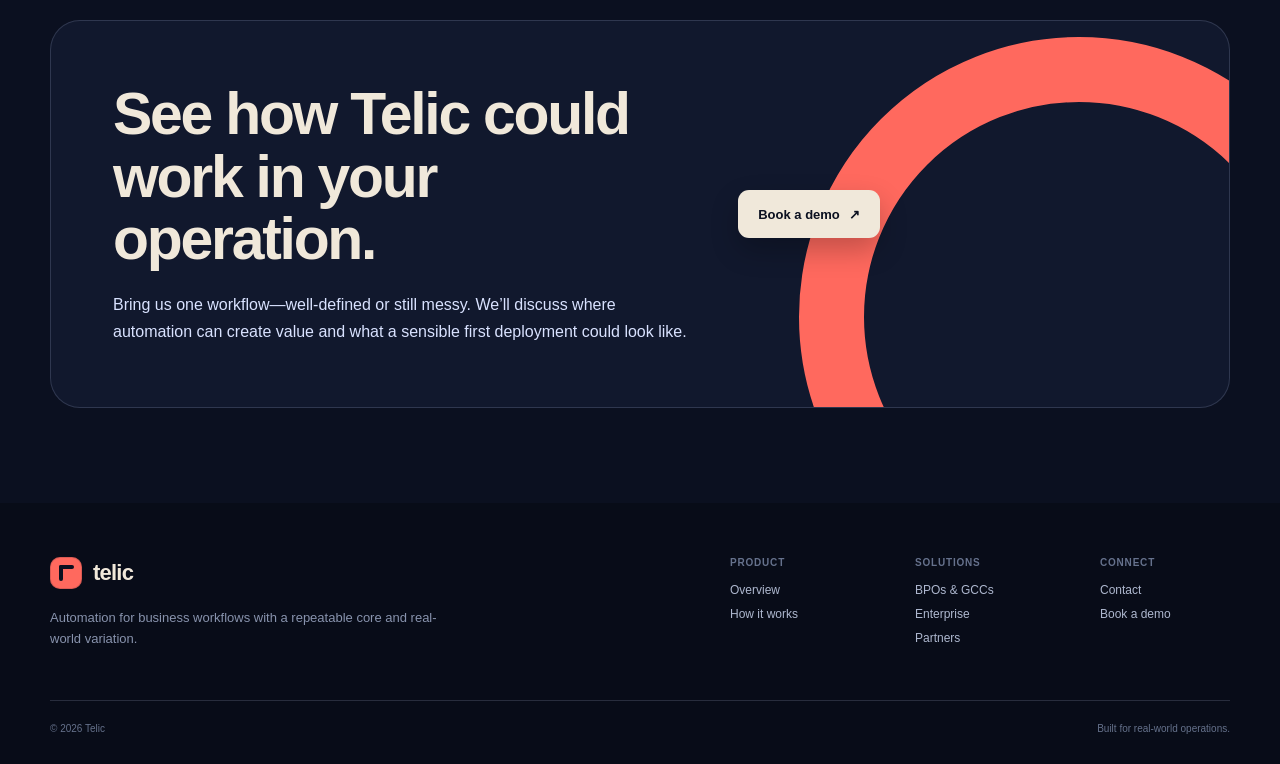
==== commit 17a38b42: "Edits1" ====
--- a/index.html
+++ b/index.html
@@ -5,7 +5,7 @@
   <meta name="viewport" content="width=device-width,initial-scale=1">
   <meta name="description" content="Telic automates high-volume business workflows that combine repeatable work with changing information, decisions, and exceptions.">
   <title>Telic — Automation for real-world business workflows</title>
-  <link rel="stylesheet" href="styles.css?v=4">
+  <link rel="stylesheet" href="styles.css?v=5">
 </head>
 <body>
   <header class="site-header">
@@ -37,25 +37,22 @@
           <h1>Complete more work with less manual effort.</h1>
           <p class="lede">Telic automates high-volume workflows that follow a familiar process—but still involve changing information, messy documents, decisions, and exceptions.</p>
           <div class="hero-actions"><a class="button button-coral" href="contact.html#demo">Book a demo <span>↗</span></a><a class="button button-ghost" href="how-it-works.html">See how Telic works</a></div>
-          <div class="hero-note"><i></i>Best suited to mostly repeatable, operational work.</div>
         </div>
         <div class="hero-runtime" aria-label="Telic directing a purchase order workflow inside a business application">
-          <div class="runtime-explainer"><span>LIVE WORKFLOW</span><strong>Telic directs the work inside the application</strong></div>
           <div class="runtime-split">
             <div class="business-app">
               <div class="visual-label"><i></i>BUSINESS APPLICATION</div>
               <div class="app-chrome"><span>Operations Suite</span><span>— □ ×</span></div>
-              <div class="app-layout"><aside><b>OS</b><span>Orders</span><span>Customers</span><span>Inventory</span><span>Reports</span></aside><div class="app-workspace"><div class="app-title"><div><small>ORDER ENTRY</small><strong>New purchase order</strong></div><span>Draft</span></div><div class="app-fields"><label>Customer<b>Northstar Supplies</b></label><label>Reference<b>PO-73918</b></label><label class="wide active-field">Product<b>Valve assembly · pack 25</b><em>Current action</em></label><label>Quantity<b>4</b></label><label>Delivery<b>Warehouse B</b></label></div><div class="app-table"><span>ITEM</span><span>QTY</span><span>STATUS</span><b>Valve assembly</b><b>4</b><b>Matched</b></div></div></div>
+              <div class="app-layout"><aside><b>OS</b><span>Orders</span><span>Customers</span><span>Inventory</span><span>Reports</span></aside><div class="app-workspace"><div class="app-title"><div><small>ORDER ENTRY</small><strong>New purchase order</strong></div><span>Draft</span></div><div class="app-fields"><label data-hero-step="0">Customer<b>Northstar Supplies</b><em>Current action</em></label><label data-hero-step="1">Reference<b>PO-73918</b><em>Current action</em></label><label class="wide" data-hero-step="2">Product<b>Valve assembly · pack 25</b><em>Current action</em></label><label data-hero-step="2">Quantity<b>4</b></label><label>Delivery<b>Warehouse B</b></label></div><div class="app-table" data-hero-step="3"><span>ITEM</span><span>QTY</span><span>STATUS</span><b>Valve assembly</b><b>4</b><b>Ready to submit</b><em>Verifying result</em></div></div></div>
             </div>
             <div class="control-link"><span>→</span><small>DIRECTS<br>AND CHECKS</small></div>
             <div class="telic-control">
               <div class="visual-label"><i></i>TELIC CONTROL</div>
               <div class="control-head"><div><small>ORDER ENTRY · RUN 0284</small><strong>Executing the defined workflow</strong></div><span>LIVE</span></div>
-              <div class="control-flow"><div class="control-step complete"><i>✓</i><span><b>Read incoming order</b><small>Input understood</small></span></div><div class="flow-line done"></div><div class="control-step complete"><i>✓</i><span><b>Open customer record</b><small>Verified path reused</small></span></div><div class="flow-line running"></div><div class="control-step current"><i>3</i><span><b>Enter product</b><small>Acting in Operations Suite</small></span></div><div class="flow-line"></div><div class="control-step"><i>4</i><span><b>Verify and submit</b><small>Next</small></span></div></div>
-              <div class="control-status"><span class="status-eye">◎</span><div><small>OBSERVING APPLICATION</small><strong>Product field is ready</strong></div></div>
+              <div class="control-flow"><div class="control-step" data-hero-step="0"><i>1</i><span><b>Find customer</b><small>Open the correct account</small></span></div><div class="flow-line"></div><div class="control-step" data-hero-step="1"><i>2</i><span><b>Create order</b><small>Enter the order reference</small></span></div><div class="flow-line"></div><div class="control-step" data-hero-step="2"><i>3</i><span><b>Add line item</b><small>Enter product and quantity</small></span></div><div class="flow-line"></div><div class="control-step" data-hero-step="3"><i>4</i><span><b>Submit and verify</b><small>Confirm the order was created</small></span></div></div>
+              <div class="control-status"><span class="status-eye">◎</span><div><small>EXECUTING IN APPLICATION</small><strong data-hero-status>Finding the customer account</strong></div></div>
             </div>
           </div>
-          <p class="visual-caption">Telic follows the workflow, performs each action in the software your team already uses, and checks the result before continuing.</p>
         </div>
       </div>
     </section>
@@ -93,15 +90,14 @@
       </div>
     </section>
 
-    <section class="section cream-section">
+    <section class="section cream-section outcome-section">
       <div class="shell">
-        <div class="section-heading"><div><div class="eyebrow">Where Telic works</div><h2>Across the environments where business work actually happens.</h2></div><p class="section-copy">Telic is useful when a workflow crosses several systems, includes older or internally built software, or still depends on people moving information between screens and files.</p></div>
-        <div class="environment-grid">
-          <article class="environment-card large"><div class="environment-art"></div><h3>Desktop and legacy applications</h3><p>Operate inside Windows software and internal tools that remain central to day-to-day work.</p></article>
-          <article class="environment-card medium"><div class="environment-art"></div><h3>Virtual desktops</h3><p>Run work in managed remote environments, including customer-controlled desktops.</p></article>
-          <article class="environment-card third"><div class="environment-art"></div><h3>Browser portals</h3><p>Continue workflows through web-based steps without losing the wider operational context.</p></article>
-          <article class="environment-card third"><div class="environment-art"></div><h3>Documents and files</h3><p>Read changing information from invoices, orders, forms, spreadsheets, and attachments.</p></article>
-          <article class="environment-card third"><div class="environment-art"></div><h3>Mixed workflows</h3><p>Move work across applications and formats while keeping one traceable process.</p></article>
+        <div class="section-heading"><div><div class="eyebrow">What changes with Telic</div><h2>Turn more of the process into dependable execution.</h2></div><p class="section-copy">Telic expands the part of a workflow that can be automated without forcing every case into one rigid path or paying for AI to rethink routine actions.</p></div>
+        <div class="outcome-grid">
+          <article class="outcome-card"><span>01</span><strong>Automate beyond the happy path</strong><p>Keep work moving when documents vary, screens change, or familiar exceptions appear.</p></article>
+          <article class="outcome-card featured"><span>02</span><strong>Control the cost of scale</strong><p>Reuse verified execution for routine steps and reserve AI for decisions that actually need it.</p></article>
+          <article class="outcome-card"><span>03</span><strong>Reduce manual exception queues</strong><p>Resolve recoverable interruptions inside the workflow while preserving human control over consequential decisions.</p></article>
+          <article class="outcome-card"><span>04</span><strong>Improve without rebuilding</strong><p>Capture successful paths and recoveries so repeated work becomes easier to operate over time.</p></article>
         </div>
       </div>
     </section>
@@ -110,7 +106,7 @@
       <div class="how-grid shell">
         <div class="how-intro"><div class="eyebrow">How Telic works</div><h2>One defined process. Different kinds of execution.</h2><p class="section-copy dark">Telic separates routine execution from moments that need intelligence, then verifies the result before the workflow moves on.</p><a class="button button-ghost" href="how-it-works.html">Explore the full process →</a></div>
         <div class="how-steps">
-          <article class="how-step"><span class="how-number">01</span><div><h3>Define the expected process</h3><p>Telic starts from the steps, decisions, success conditions, and human review points that make up the workflow.</p></div></article>
+          <article class="how-step"><span class="how-number">01</span><div><h3>Describe the workflow in natural language</h3><p>Create a plain-language process definition document (PDD) much like you would explain the work to a person. Telic turns the steps, rules, exceptions, and expected results into a structured workflow.</p></div></article>
           <article class="how-step"><span class="how-number">02</span><div><h3>Run familiar steps efficiently</h3><p>Known and previously verified paths are reused instead of asking an AI model to rediscover every action.</p></div></article>
           <article class="how-step"><span class="how-number">03</span><div><h3>Use intelligence where it adds value</h3><p>AI handles changing information, ambiguity, and recoverable exceptions within the relevant part of the workflow.</p></div></article>
           <article class="how-step"><span class="how-number">04</span><div><h3>Verify, record, and continue</h3><p>Telic checks meaningful outcomes, records what happened, and asks for human guidance when safe continuation is uncertain.</p></div></article>
@@ -124,6 +120,6 @@
   </main>
 
   <footer class="site-footer"><div class="shell"><div class="footer-top"><div><a class="brand" href="index.html"><span class="brand-mark"></span>telic</a><p class="footer-description">Automation for business workflows with a repeatable core and real-world variation.</p></div><div class="footer-columns"><div class="footer-column"><strong>Product</strong><a href="product.html">Overview</a><a href="how-it-works.html">How it works</a></div><div class="footer-column"><strong>Solutions</strong><a href="solution-bpo.html">BPOs &amp; GCCs</a><a href="solution-enterprise.html">Enterprise</a><a href="solution-partners.html">Partners</a></div><div class="footer-column"><strong>Connect</strong><a href="contact.html">Contact</a><a href="contact.html#demo">Book a demo</a></div></div></div><div class="footer-bottom"><span>© 2026 Telic</span><span>Built for real-world operations.</span></div></div></footer>
-  <script src="site.js?v=4"></script>
+  <script src="site.js?v=5"></script>
 </body>
 </html>
--- a/styles.css
+++ b/styles.css
@@ -1,4 +1,4 @@
-@import url('https://fonts.googleapis.com/css2?family=Manrope:wght@400;500;600;700;800&display=swap');
+@import url('https://fonts.cdnfonts.com/css/neue-montreal');
 
 :root {
   --midnight: #0b1020;
@@ -21,7 +21,7 @@
   --shadow-light: 0 24px 60px rgba(27, 31, 52, .13);
   --radius-lg: 28px;
   --radius-md: 18px;
-  --font: "Manrope", "Segoe UI Variable", "Segoe UI", Arial, sans-serif;
+  --font: "Neue Montreal", "Helvetica Neue", Helvetica, Arial, sans-serif;
 }
 
 * { box-sizing: border-box; }
@@ -35,8 +35,8 @@
 :focus-visible { outline: 3px solid var(--coral); outline-offset: 3px; }
 
 .shell { width: min(1180px, calc(100% - 44px)); margin-inline: auto; }
-.site-header { position: sticky; top: 0; z-index: 50; padding: 14px 0; background: linear-gradient(to bottom, rgba(11,16,32,.9), rgba(11,16,32,.25), transparent); }
-.nav { display: flex; align-items: center; justify-content: space-between; min-height: 66px; padding: 9px 10px 9px 18px; border: 1px solid var(--line-dark); border-radius: 17px; background: rgba(17,24,45,.82); box-shadow: 0 12px 32px rgba(0,0,0,.18); backdrop-filter: blur(18px); }
+.site-header { position: sticky; top: 0; z-index: 50; border-bottom: 1px solid var(--line-dark); background: rgba(11,16,32,.9); backdrop-filter: blur(18px); }
+.nav { display: flex; align-items: center; justify-content: space-between; min-height: 78px; padding: 0; }
 .brand { display: flex; align-items: center; gap: 11px; color: var(--cream); font-size: 22px; font-weight: 800; letter-spacing: -.035em; }
 .brand-mark { position: relative; width: 32px; height: 32px; border-radius: 10px; background: var(--coral); box-shadow: inset 0 0 0 1px rgba(11,16,32,.15); }
 .brand-mark::before, .brand-mark::after { content: ""; position: absolute; left: 9px; background: var(--midnight); }
@@ -121,11 +121,11 @@
 .machine-float.two { left: -27px; bottom: 34px; }
 
 /* Hero: Telic coordinating work in the target application */
-.hero-runtime { position: relative; padding: 15px; border: 1px solid rgba(203,216,255,.2); border-radius: 26px; background: rgba(17,24,45,.78); box-shadow: 0 38px 90px rgba(0,0,0,.38); }
+.hero-runtime { position: relative; overflow: hidden; border: 1px solid rgba(203,216,255,.2); border-radius: 24px; background: rgba(17,24,45,.78); box-shadow: 0 38px 90px rgba(0,0,0,.38); }
 .runtime-explainer { display: flex; align-items: center; justify-content: space-between; gap: 20px; padding: 4px 5px 14px; }
 .runtime-explainer span { color: var(--coral); font-size: 8px; font-weight: 850; letter-spacing: .1em; }
 .runtime-explainer strong { color: #cbd3e6; font-size: 10px; }
-.runtime-split { position: relative; display: grid; grid-template-columns: 1.08fr 30px .92fr; min-height: 430px; overflow: hidden; border: 1px solid var(--line-dark); border-radius: 18px; background: #0c1222; }
+.runtime-split { position: relative; display: grid; grid-template-columns: 1.08fr 30px .92fr; min-height: 430px; overflow: hidden; background: #0c1222; }
 .visual-label { display: flex; align-items: center; gap: 7px; min-height: 32px; padding: 0 12px; color: #8e99b3; background: #121a30; font-size: 7px; font-weight: 850; letter-spacing: .08em; }
 .visual-label i { width: 6px; height: 6px; border-radius: 50%; background: #7ca8ff; }
 .business-app { min-width: 0; background: #dde2eb; color: #263047; }
@@ -144,9 +144,10 @@
 .app-fields label { position: relative; display: block; padding: 8px; border: 1px solid #c4cbd6; border-radius: 6px; color: #7a8498; background: #f6f7f9; font-size: 5px; font-weight: 850; letter-spacing: .05em; }
 .app-fields label b { display: block; margin-top: 5px; color: #2c3549; font-size: 7px; letter-spacing: 0; }
 .app-fields .wide { grid-column: 1 / -1; }
-.active-field { border: 2px solid var(--coral) !important; box-shadow: 0 0 0 4px rgba(255,105,94,.13); }
-.active-field em { position: absolute; right: 7px; top: 6px; padding: 3px 5px; border-radius: 4px; color: #fff; background: var(--coral-dark); font-size: 5px; font-style: normal; }
-.app-table { display: grid; grid-template-columns: 1fr 35px 50px; gap: 5px; margin-top: 10px; padding: 9px; border-radius: 7px; background: #f6f7f9; }
+.app-fields label em, .app-table em { display: none; position: absolute; right: 7px; top: 6px; padding: 3px 5px; border-radius: 4px; color: #fff; background: var(--coral-dark); font-size: 5px; font-style: normal; }
+.app-fields [data-hero-step].is-current, .app-table.is-current { position: relative; border: 2px solid var(--coral) !important; box-shadow: 0 0 0 4px rgba(255,105,94,.13); }
+.app-fields [data-hero-step].is-current em, .app-table.is-current em { display: block; }
+.app-table { position: relative; display: grid; grid-template-columns: 1fr 35px 50px; gap: 5px; margin-top: 10px; padding: 9px; border: 1px solid transparent; border-radius: 7px; background: #f6f7f9; }
 .app-table span { color: #8992a5; font-size: 5px; font-weight: 850; }
 .app-table b { padding-top: 6px; border-top: 1px solid #d8dce4; font-size: 6px; }
 .control-link { position: relative; z-index: 2; display: grid; place-items: center; align-content: center; gap: 8px; color: var(--coral); background: #0b1020; text-align: center; }
@@ -339,6 +340,18 @@
 .environment-art::before { content: ""; position: absolute; left: 20px; top: 18px; width: 90px; height: 8px; border-radius: 9px; background: var(--midnight); box-shadow: 0 17px 0 rgba(11,16,32,.65), 0 34px 0 rgba(11,16,32,.28); }
 .environment-art::after { content: ""; position: absolute; right: 21px; top: 17px; width: 39px; height: 39px; border: 5px solid rgba(11,16,32,.45); border-radius: 50%; }
 
+.outcome-grid { display: grid; grid-template-columns: repeat(2,1fr); gap: 15px; }
+.outcome-card { position: relative; min-height: 235px; padding: 28px; overflow: hidden; border: 1px solid var(--line-light); border-radius: 21px; background: #f7efe3; }
+.outcome-card::after { content: ""; position: absolute; right: -54px; bottom: -68px; width: 150px; height: 150px; border: 25px solid rgba(36,72,216,.12); border-radius: 50%; }
+.outcome-card > * { position: relative; z-index: 1; }
+.outcome-card > span { color: var(--coral-dark); font-size: 10px; font-weight: 850; }
+.outcome-card strong { display: block; max-width: 410px; margin-top: 42px; font-size: 25px; line-height: 1.15; }
+.outcome-card p { max-width: 470px; margin: 13px 0 0; color: var(--ink-soft); font-size: 13px; line-height: 1.65; }
+.outcome-card.featured { color: var(--cream); background: var(--midnight-2); }
+.outcome-card.featured > span { color: var(--coral); }
+.outcome-card.featured p { color: #aab4ca; }
+.outcome-card.featured::after { border-color: rgba(255,105,94,.18); }
+
 .how-grid { display: grid; grid-template-columns: .8fr 1.2fr; gap: 90px; }
 .how-intro { position: sticky; top: 120px; align-self: start; }
 .how-intro p { margin: 23px 0 28px; }
@@ -357,6 +370,8 @@
 .cta-panel p { max-width: 630px; margin: 20px 0 0; color: #d9e2ff; font-size: 16px; line-height: 1.7; }
 .cta-actions { display: grid; justify-items: start; gap: 11px; }
 .cta-actions small { color: #c9d5ff; font-size: 11px; }
+.cta-panel .button-coral { color: var(--midnight); background: var(--cream); box-shadow: 0 12px 28px rgba(0,0,0,.24); }
+.cta-panel .button-coral:hover { background: var(--cobalt-soft); }
 
 .site-footer { padding: 54px 0 30px; color: var(--cream); background: #080c18; }
 .footer-top { display: grid; grid-template-columns: 1fr auto; gap: 55px; padding-bottom: 45px; }
@@ -471,7 +486,7 @@
 .contact-point { display: grid; grid-template-columns: 33px 1fr; gap: 12px; align-items: center; color: #b4bed4; font-size: 12px; }
 .contact-point i { display: grid; place-items: center; width: 33px; height: 33px; border-radius: 9px; color: var(--midnight); background: var(--coral); font-style: normal; font-weight: 850; }
 .contact-card { padding: 31px; border: 1px solid var(--line-dark); border-radius: 24px; background: var(--midnight-2); box-shadow: var(--shadow-dark); }
-.contact-card h2 { margin: 0 0 8px; font-size: 29px; }
+.contact-card h2 { margin: 0 0 25px; font-size: 29px; }
 .contact-card > p { margin: 0 0 25px; color: #8f9ab4; font-size: 12px; line-height: 1.6; }
 .form-grid { display: grid; grid-template-columns: 1fr 1fr; gap: 14px; }
 .form-field { display: grid; gap: 7px; }
@@ -521,6 +536,7 @@
   .execution-bridge::before, .execution-bridge::after { display: none; }
   .execution-bridge span { transform: rotate(90deg); }
   .visual-logic { grid-template-columns: 1fr; }
+  .outcome-grid { grid-template-columns: 1fr; }
   .process-line { grid-template-columns: repeat(2,1fr); }
   .process-item { border-bottom: 1px solid var(--line-light); }
   .footer-top { grid-template-columns: 1fr; }
@@ -528,7 +544,7 @@
 
 @media (max-width: 650px) {
   .shell { width: min(100% - 26px,1180px); }
-  .site-header { padding-top: 8px; }
+  .site-header { padding: 0; }
   .hero { padding: 50px 0 75px; }
   h1 { font-size: 48px; letter-spacing: -.034em; }
   h2 { font-size: 38px; }
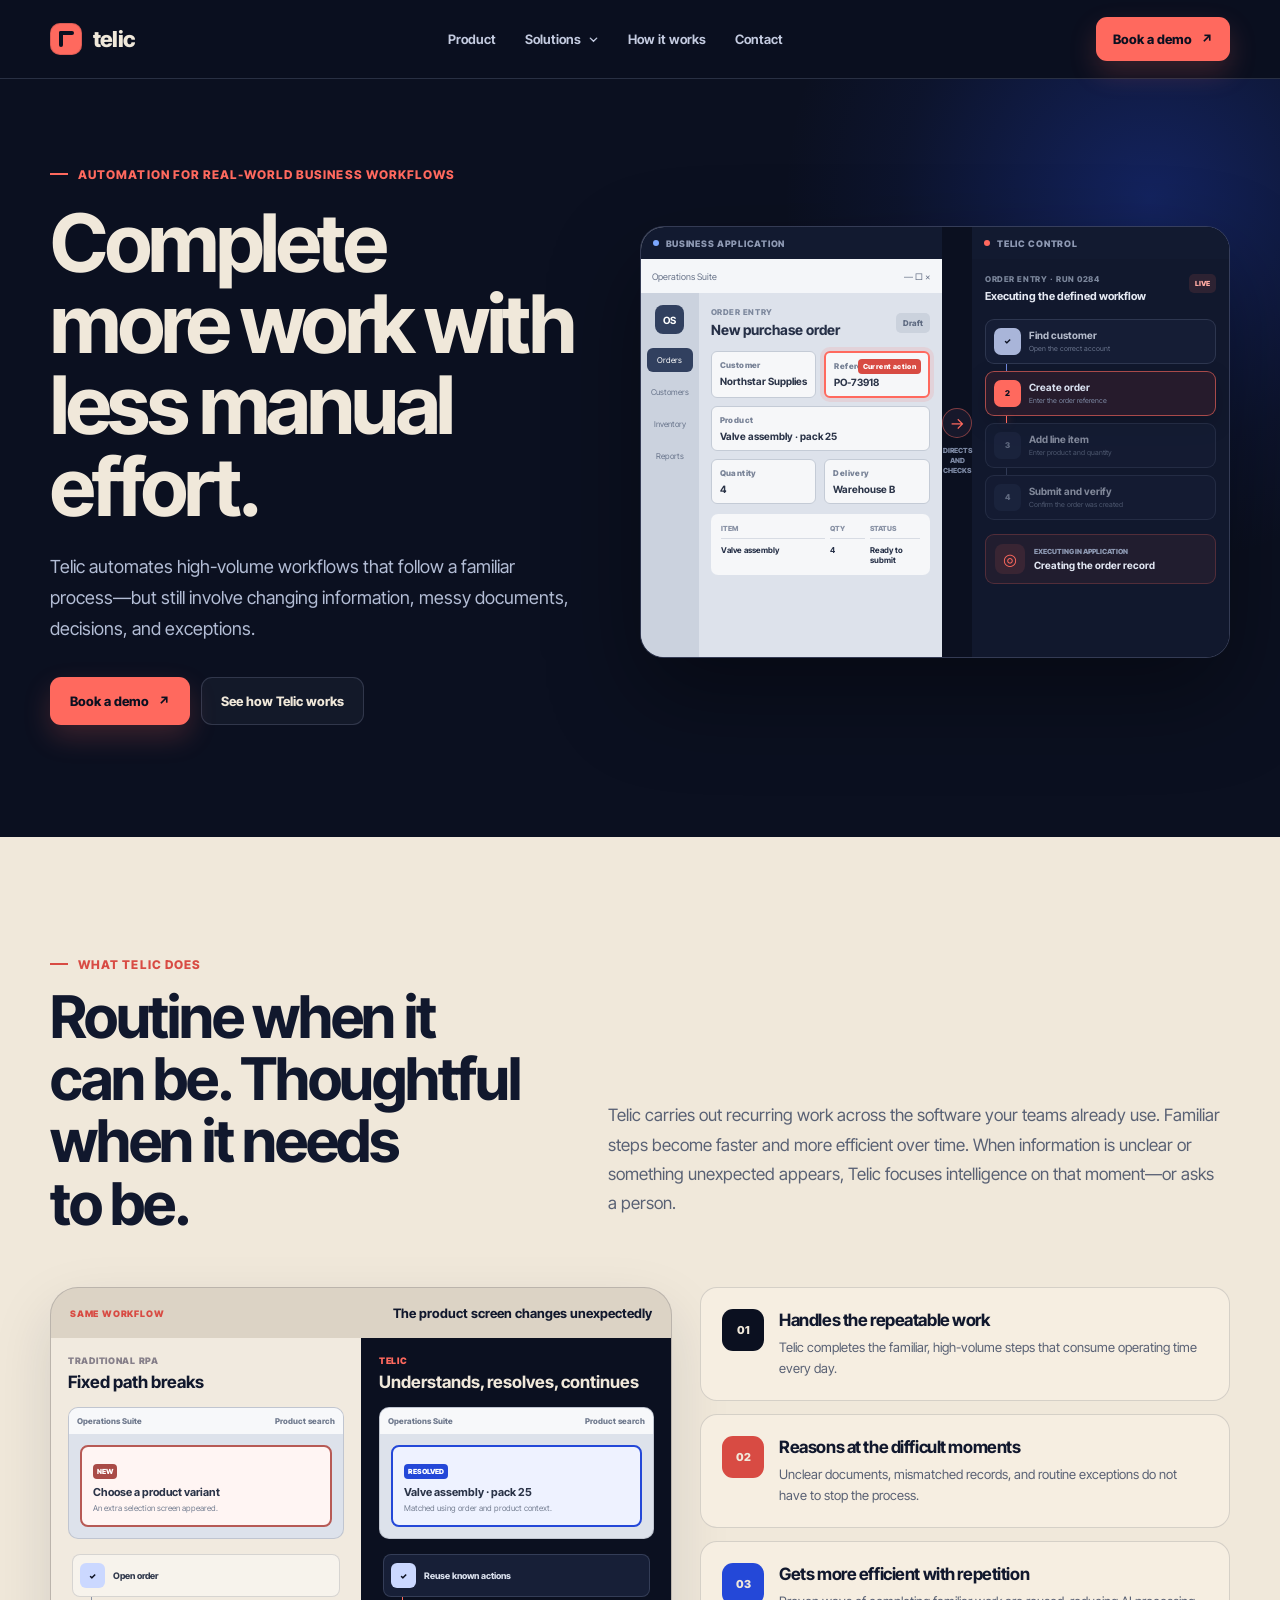
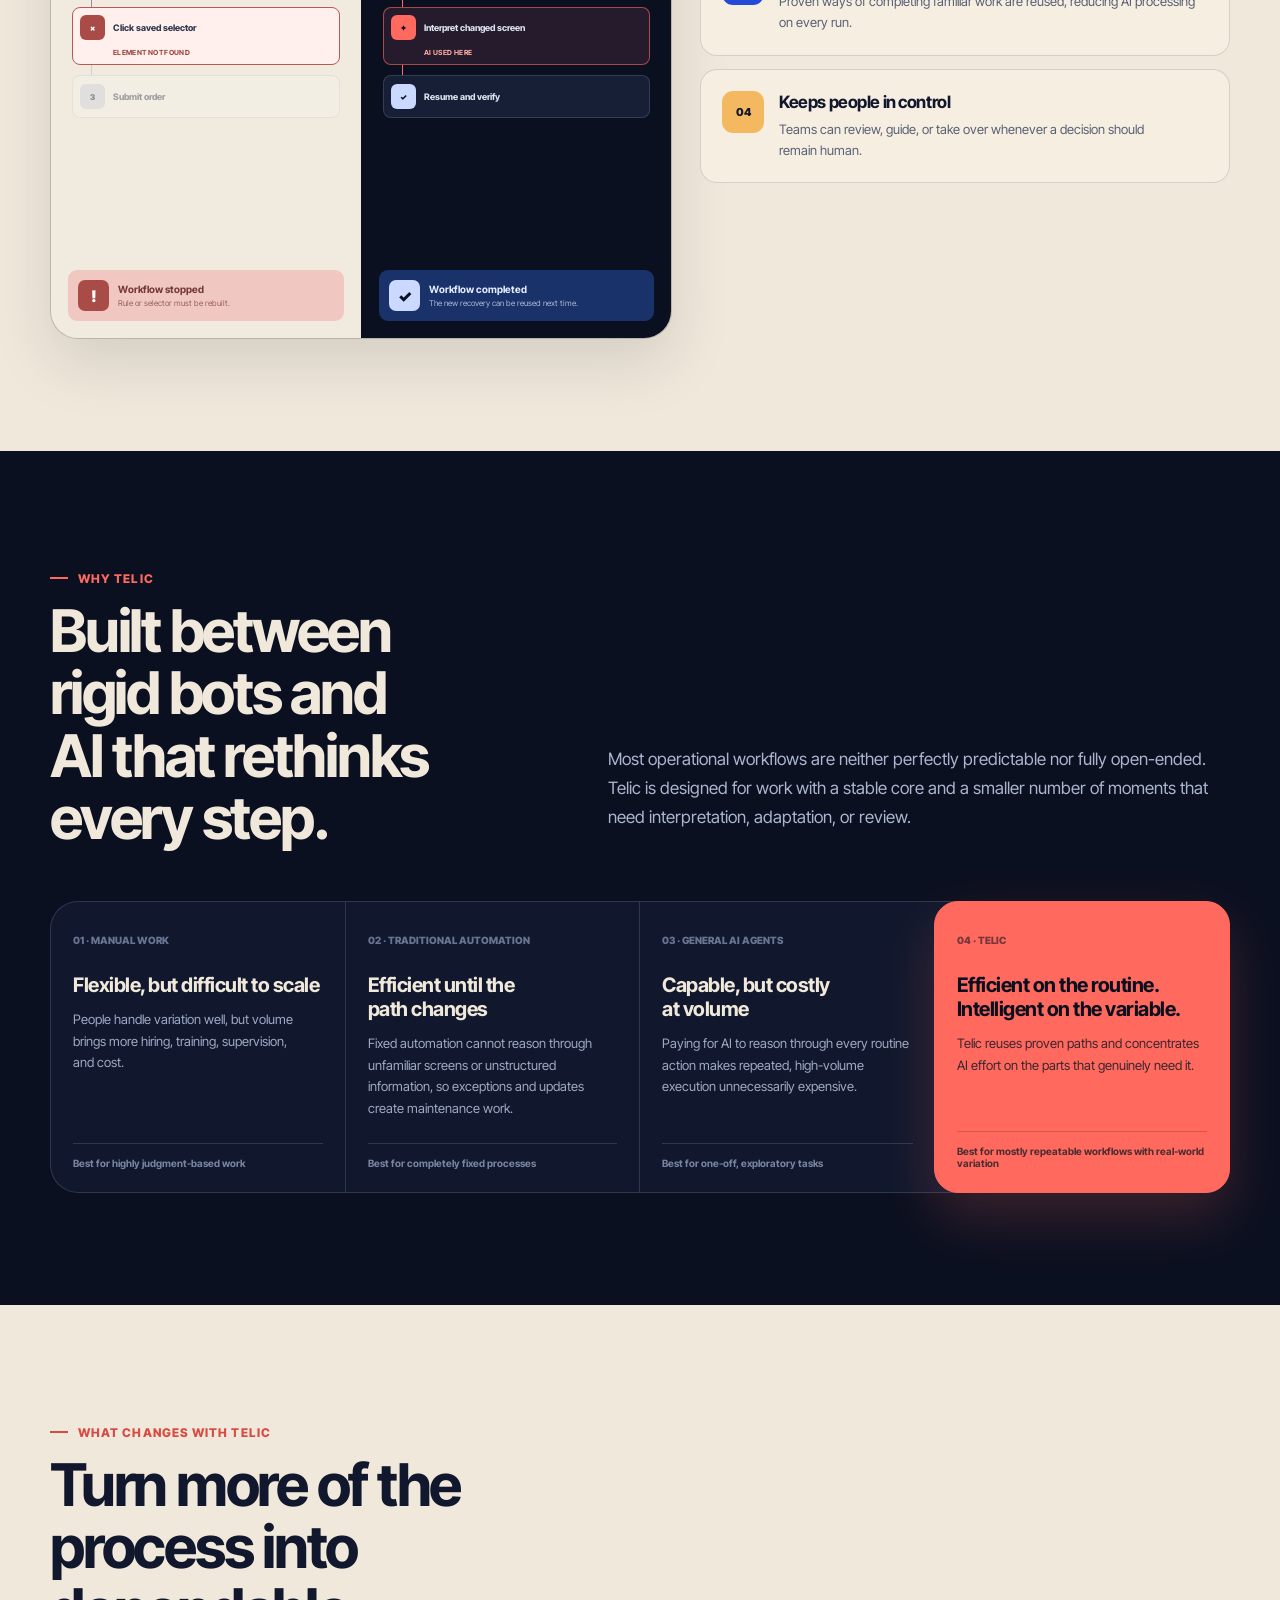
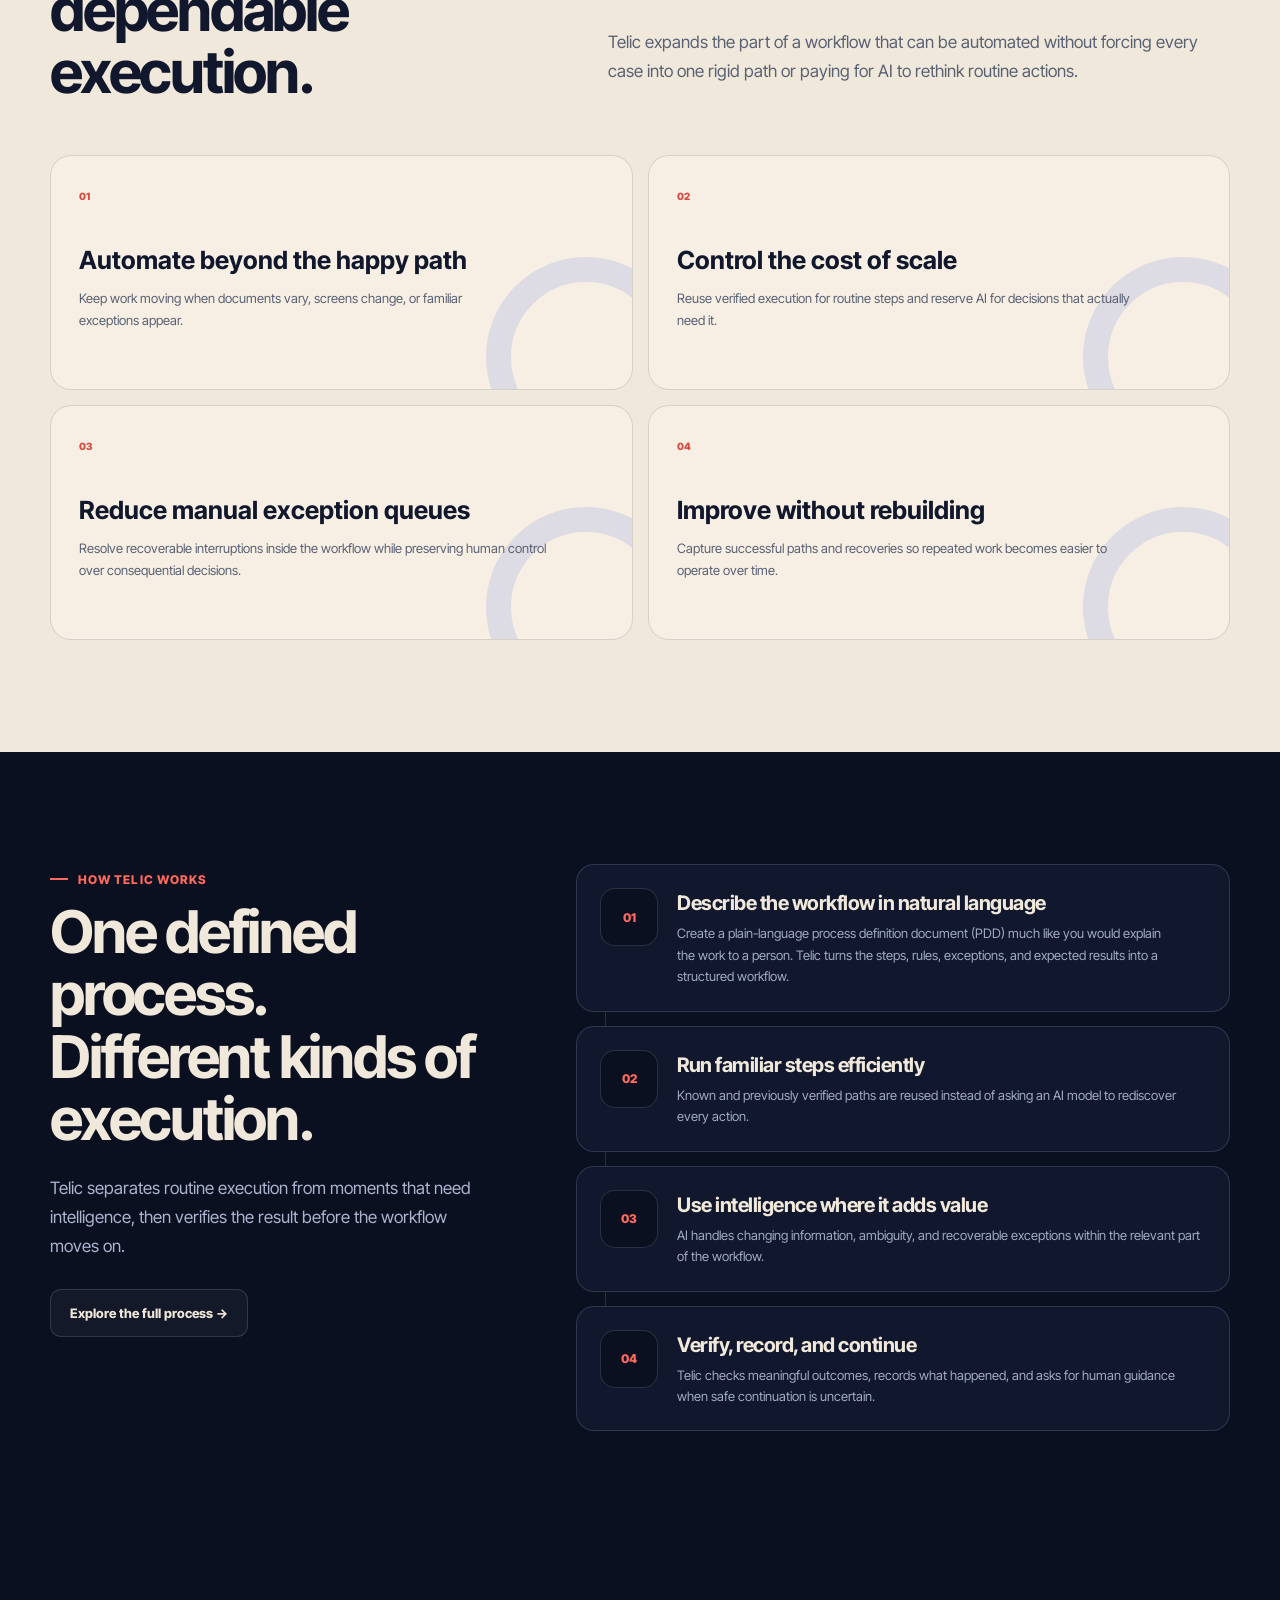
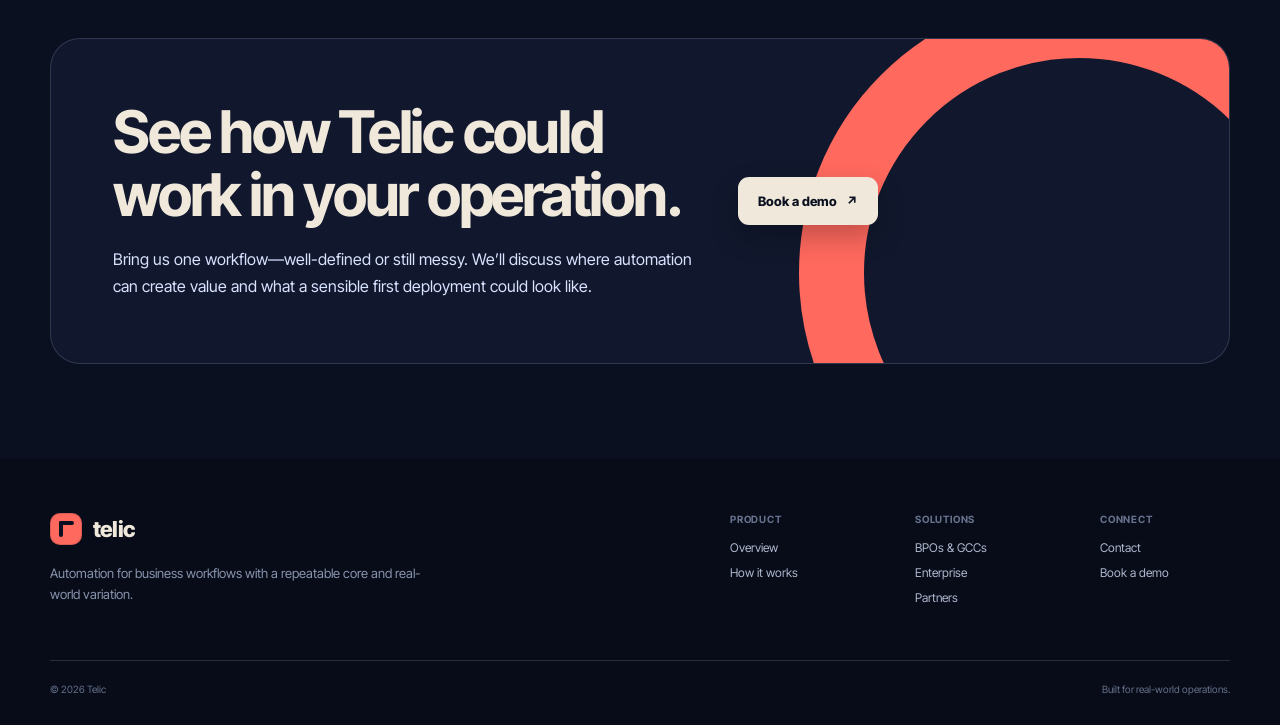
==== commit 52ae32d9: "Edits again" ====
--- a/index.html
+++ b/index.html
@@ -5,7 +5,7 @@
   <meta name="viewport" content="width=device-width,initial-scale=1">
   <meta name="description" content="Telic automates high-volume business workflows that combine repeatable work with changing information, decisions, and exceptions.">
   <title>Telic — Automation for real-world business workflows</title>
-  <link rel="stylesheet" href="styles.css?v=5">
+  <link rel="stylesheet" href="styles.css?v=6">
 </head>
 <body>
   <header class="site-header">
@@ -95,7 +95,7 @@
         <div class="section-heading"><div><div class="eyebrow">What changes with Telic</div><h2>Turn more of the process into dependable execution.</h2></div><p class="section-copy">Telic expands the part of a workflow that can be automated without forcing every case into one rigid path or paying for AI to rethink routine actions.</p></div>
         <div class="outcome-grid">
           <article class="outcome-card"><span>01</span><strong>Automate beyond the happy path</strong><p>Keep work moving when documents vary, screens change, or familiar exceptions appear.</p></article>
-          <article class="outcome-card featured"><span>02</span><strong>Control the cost of scale</strong><p>Reuse verified execution for routine steps and reserve AI for decisions that actually need it.</p></article>
+          <article class="outcome-card"><span>02</span><strong>Control the cost of scale</strong><p>Reuse verified execution for routine steps and reserve AI for decisions that actually need it.</p></article>
           <article class="outcome-card"><span>03</span><strong>Reduce manual exception queues</strong><p>Resolve recoverable interruptions inside the workflow while preserving human control over consequential decisions.</p></article>
           <article class="outcome-card"><span>04</span><strong>Improve without rebuilding</strong><p>Capture successful paths and recoveries so repeated work becomes easier to operate over time.</p></article>
         </div>
@@ -120,6 +120,6 @@
   </main>
 
   <footer class="site-footer"><div class="shell"><div class="footer-top"><div><a class="brand" href="index.html"><span class="brand-mark"></span>telic</a><p class="footer-description">Automation for business workflows with a repeatable core and real-world variation.</p></div><div class="footer-columns"><div class="footer-column"><strong>Product</strong><a href="product.html">Overview</a><a href="how-it-works.html">How it works</a></div><div class="footer-column"><strong>Solutions</strong><a href="solution-bpo.html">BPOs &amp; GCCs</a><a href="solution-enterprise.html">Enterprise</a><a href="solution-partners.html">Partners</a></div><div class="footer-column"><strong>Connect</strong><a href="contact.html">Contact</a><a href="contact.html#demo">Book a demo</a></div></div></div><div class="footer-bottom"><span>© 2026 Telic</span><span>Built for real-world operations.</span></div></div></footer>
-  <script src="site.js?v=5"></script>
+  <script src="site.js?v=6"></script>
 </body>
 </html>
--- a/styles.css
+++ b/styles.css
@@ -1,4 +1,4 @@
-@import url('https://fonts.cdnfonts.com/css/neue-montreal');
+@import url('https://fonts.googleapis.com/css2?family=Inter+Tight:wght@400;500;600;700;800&display=swap');
 
 :root {
   --midnight: #0b1020;
@@ -21,7 +21,7 @@
   --shadow-light: 0 24px 60px rgba(27, 31, 52, .13);
   --radius-lg: 28px;
   --radius-md: 18px;
-  --font: "Neue Montreal", "Helvetica Neue", Helvetica, Arial, sans-serif;
+  --font: "Neue Montreal", "Inter Tight", "Helvetica Neue", Helvetica, Arial, sans-serif;
 }
 
 * { box-sizing: border-box; }
@@ -347,10 +347,6 @@
 .outcome-card > span { color: var(--coral-dark); font-size: 10px; font-weight: 850; }
 .outcome-card strong { display: block; max-width: 410px; margin-top: 42px; font-size: 25px; line-height: 1.15; }
 .outcome-card p { max-width: 470px; margin: 13px 0 0; color: var(--ink-soft); font-size: 13px; line-height: 1.65; }
-.outcome-card.featured { color: var(--cream); background: var(--midnight-2); }
-.outcome-card.featured > span { color: var(--coral); }
-.outcome-card.featured p { color: #aab4ca; }
-.outcome-card.featured::after { border-color: rgba(255,105,94,.18); }
 
 .how-grid { display: grid; grid-template-columns: .8fr 1.2fr; gap: 90px; }
 .how-intro { position: sticky; top: 120px; align-self: start; }
@@ -414,7 +410,7 @@
 .process-item p { margin: 0; color: var(--ink-soft); font-size: 12px; line-height: 1.58; }
 
 /* How it works: workflow design beside the target application */
-.design-execution-visual { display: grid; grid-template-columns: 1fr 64px 1fr; overflow: hidden; min-height: 585px; border: 1px solid var(--line-light); border-radius: 24px; background: #d8cfc1; box-shadow: var(--shadow-light); }
+.design-execution-visual { display: grid; grid-template-columns: 1fr 64px 1fr; overflow: hidden; min-height: 650px; border: 1px solid var(--line-light); border-radius: 24px; background: #d8cfc1; box-shadow: var(--shadow-light); }
 .design-panel, .target-panel { min-width: 0; }
 .design-panel { color: var(--cream); background: var(--midnight); }
 .target-panel { color: #2b3448; background: #dfe4ec; }
@@ -424,7 +420,7 @@
 .target-panel .panel-ribbon { border-color: #c8ced8; background: #f5f7fa; }
 .target-panel .panel-ribbon span { color: #738097; }
 .target-panel .panel-ribbon b { color: #30394d; }
-.designer-body { display: grid; grid-template-columns: 64px 1fr; min-height: 530px; }
+.designer-body { display: grid; grid-template-columns: 72px 1fr; min-height: 595px; }
 .designer-body > aside { display: grid; align-content: start; gap: 6px; padding: 14px 7px; border-right: 1px solid var(--line-dark); color: #65718b; background: #0e1426; font-size: 6px; font-weight: 850; text-align: center; }
 .designer-body > aside span { padding: 9px 2px; border-radius: 6px; }
 .designer-body > aside .selected { color: var(--cream); background: #1d2948; }
@@ -436,11 +432,15 @@
 .design-node b { color: #dde3f0; font-size: 8px; }
 .design-node small { margin-top: 4px; color: #79859e; font-size: 6px; line-height: 1.35; }
 .design-node em { padding: 5px; border-radius: 5px; color: #8793ac; background: rgba(203,216,255,.07); font-size: 5px; font-style: normal; font-weight: 900; }
-.design-node.done { opacity: .86; }
-.design-node.done i { color: var(--midnight); background: var(--cobalt-soft); }
-.design-node.active { border-color: rgba(255,105,94,.7); background: #281c2f; opacity: 1; box-shadow: 0 12px 30px rgba(0,0,0,.18); }
-.design-node.active i { color: var(--midnight); background: var(--coral); }
-.design-node.active em { color: #ffaaa3; background: rgba(255,105,94,.12); }
+.design-node.complete { opacity: .86; }
+.design-node.complete i { color: var(--midnight); background: var(--cobalt-soft); }
+.design-node.current { border-color: rgba(255,105,94,.7); background: #281c2f; opacity: 1; box-shadow: 0 12px 30px rgba(0,0,0,.18); }
+.design-node.current i { color: var(--midnight); background: var(--coral); }
+.design-node.current em { color: #ffaaa3; background: rgba(255,105,94,.12); }
+.design-execution-visual[data-how-state="exception"] .design-node.current { border-color: rgba(244,184,96,.85); background: #2d251e; }
+.design-execution-visual[data-how-state="exception"] .design-node.current i { background: var(--amber); }
+.design-execution-visual[data-how-state="model"] .design-node.current { border-color: rgba(124,168,255,.8); background: #162445; }
+.design-execution-visual[data-how-state="model"] .design-node.current i { background: var(--cobalt-soft); }
 .node-link { width: 1px; height: 15px; margin-left: 25px; background: #39435e; }
 .node-link.done { background: var(--coral); box-shadow: 0 0 7px rgba(255,105,94,.45); }
 .execution-bridge { position: relative; z-index: 2; display: grid; place-content: center; gap: 7px; color: var(--coral); background: #cfc5b7; text-align: center; }
@@ -452,12 +452,12 @@
 .execution-bridge b { color: var(--ink); font-size: 7px; }
 .execution-bridge small { color: #746e75; font-size: 5px; font-weight: 850; }
 .target-chrome { display: flex; justify-content: space-between; min-height: 30px; padding: 9px 13px; color: #747f93; background: #cdd3dd; font-size: 6px; }
-.target-body { display: grid; grid-template-columns: 67px 1fr; min-height: 500px; }
+.target-body { display: grid; grid-template-columns: 72px 1fr; min-height: 565px; }
 .target-body > aside { display: grid; align-content: start; gap: 6px; padding: 12px 7px; color: #68748b; background: #c4cbd6; font-size: 6px; text-align: center; }
 .target-body > aside strong { display: grid; place-items: center; width: 31px; height: 31px; margin: 0 auto 8px; border-radius: 8px; color: white; background: #31405f; }
 .target-body > aside span { padding: 8px 2px; border-radius: 6px; }
 .target-body > aside .selected { color: white; background: #31405f; }
-.target-work { padding: 17px 15px; }
+.target-work { position: relative; overflow: hidden; padding: 20px 17px; }
 .target-heading { display: flex; justify-content: space-between; align-items: center; }
 .target-heading small { display: block; color: #7e889b; font-size: 6px; font-weight: 800; }
 .target-heading b { display: block; margin-top: 5px; font-size: 12px; }
@@ -468,11 +468,86 @@
 .target-form { display: grid; grid-template-columns: 1fr 1fr; gap: 10px; margin-top: 17px; }
 .target-form label { position: relative; display: block; min-height: 58px; padding: 10px; border: 1px solid #c6ccd6; border-radius: 7px; color: #7d8799; background: #f7f8fa; font-size: 6px; font-weight: 800; }
 .target-form label b { display: block; margin-top: 7px; color: #30394c; font-size: 8px; }
-.target-form .target-active { grid-column: 1 / -1; border: 2px solid var(--coral); box-shadow: 0 0 0 5px rgba(255,105,94,.13); }
-.target-active em { position: absolute; top: 8px; right: 8px; padding: 4px 5px; border-radius: 4px; color: white; background: var(--coral-dark); font-size: 5px; font-style: normal; }
+.target-form .target-product { grid-column: 1 / -1; }
+.target-form [data-how-target].how-current, .target-actions.how-current { border-color: var(--coral); box-shadow: 0 0 0 5px rgba(255,105,94,.13); }
+.target-product em { display: none; position: absolute; top: 8px; right: 8px; padding: 4px 6px; border-radius: 4px; color: white; background: var(--coral-dark); font-size: 7px; font-style: normal; }
+.target-product.how-current em { display: block; }
 .target-actions { display: flex; justify-content: flex-end; align-items: center; gap: 9px; margin-top: 20px; font-size: 7px; }
 .target-actions span { color: #737e92; }
 .target-actions b { padding: 9px 13px; border-radius: 6px; color: white; background: #31405f; }
+.how-exception-card, .how-model-card { position: absolute; left: 50%; top: 55%; z-index: 3; width: min(275px,calc(100% - 30px)); padding: 18px; border-radius: 13px; opacity: 0; transform: translate(-50%,-44%) scale(.96); transition: opacity .3s ease, transform .3s ease; pointer-events: none; }
+.how-exception-card { border: 1px solid rgba(135,83,27,.26); color: #30394c; background: #fff7e8; box-shadow: 0 20px 55px rgba(56,42,25,.24); }
+.how-model-card { border: 1px solid rgba(124,168,255,.4); color: var(--cream); background: #101a34; box-shadow: 0 20px 55px rgba(11,16,32,.38); }
+.how-exception-card > span, .how-model-card > span { display: inline-flex; margin-bottom: 11px; padding: 5px 7px; border-radius: 5px; font-size: 8px; font-weight: 900; letter-spacing: .06em; }
+.how-exception-card > span { color: #784817; background: #f4cd91; }
+.how-model-card > span { color: #cbd8ff; background: rgba(124,168,255,.16); }
+.how-exception-card strong, .how-model-card strong { display: block; font-size: 12px; line-height: 1.35; }
+.how-exception-card p, .how-model-card p { margin: 8px 0 0; font-size: 9px; line-height: 1.55; }
+.how-exception-card p { color: #69738b; }
+.how-model-card p { color: #9da9c3; }
+.how-model-card > div { overflow: hidden; height: 5px; margin-top: 14px; border-radius: 99px; background: rgba(203,216,255,.1); }
+.how-model-card > div i { display: block; width: 58%; height: 100%; border-radius: inherit; background: linear-gradient(90deg,var(--coral),#7ca8ff); animation: reasoning 1.1s ease-in-out infinite alternate; }
+.design-execution-visual[data-how-state="exception"] .how-exception-card, .design-execution-visual[data-how-state="model"] .how-model-card { opacity: 1; transform: translate(-50%,-50%) scale(1); }
+.how-resolved-banner, .how-verified-toast { position: absolute; left: 17px; right: 17px; bottom: 17px; z-index: 4; display: grid; grid-template-columns: 34px 1fr; align-items: center; gap: 11px; padding: 12px; border-radius: 11px; opacity: 0; transform: translateY(12px); transition: opacity .3s ease, transform .3s ease; }
+.how-resolved-banner { color: #eaf0ff; background: #1a3977; }
+.how-verified-toast { color: #241b1a; background: #f3c3bd; }
+.how-resolved-banner > i, .how-verified-toast > i { display: grid; place-items: center; width: 34px; height: 34px; border-radius: 8px; background: rgba(255,255,255,.2); font-style: normal; font-weight: 900; }
+.how-resolved-banner strong, .how-verified-toast strong { display: block; font-size: 10px; }
+.how-resolved-banner small, .how-verified-toast small { display: block; margin-top: 3px; font-size: 8px; opacity: .76; }
+.design-execution-visual[data-how-state="continue"] .how-resolved-banner, .design-execution-visual[data-how-state="verified"] .how-verified-toast { opacity: 1; transform: translateY(0); }
+
+/* Readable type inside product visuals */
+.visual-label { font-size: 9px; }
+.app-chrome { font-size: 9px; }
+.app-layout aside { font-size: 8px; }
+.app-layout aside b { font-size: 10px; }
+.app-title small, .control-head small { font-size: 8px; }
+.app-title strong { font-size: 14px; }
+.app-title > span { font-size: 8px; }
+.app-fields label { font-size: 8px; }
+.app-fields label b { font-size: 10px; }
+.app-fields label em, .app-table em { font-size: 7px; }
+.app-table span { font-size: 7px; }
+.app-table b { font-size: 8px; }
+.control-link small { font-size: 7px; }
+.control-head strong { font-size: 11px; }
+.control-head > span { font-size: 7px; }
+.control-step b { font-size: 10px; }
+.control-step small { font-size: 7px; }
+.control-status small { font-size: 7px; }
+.control-status strong { font-size: 10px; }
+.comparison-head span { font-size: 9px; }
+.comparison-head strong { font-size: 13px; }
+.lane-title span { font-size: 9px; }
+.lane-title strong { font-size: 17px; }
+.lane-appbar { font-size: 8px; }
+.screen-change > span { font-size: 7px; }
+.screen-change strong { font-size: 11px; }
+.screen-change small { font-size: 8px; }
+.path-node span { font-size: 9px; }
+.path-node b { font-size: 7px; }
+.lane-outcome b { font-size: 10px; }
+.lane-outcome small { font-size: 8px; }
+.panel-ribbon span { font-size: 9px; }
+.panel-ribbon b { font-size: 11px; }
+.designer-body > aside { font-size: 8px; }
+.canvas-note { font-size: 8px; }
+.design-node b { font-size: 10px; }
+.design-node small { font-size: 8px; }
+.design-node em { font-size: 7px; }
+.execution-bridge b { font-size: 9px; }
+.execution-bridge small { font-size: 7px; }
+.target-chrome { font-size: 8px; }
+.target-body > aside { font-size: 8px; }
+.target-heading small { font-size: 8px; }
+.target-heading b { font-size: 14px; }
+.target-heading > span, .target-tabs { font-size: 8px; }
+.target-form label { font-size: 8px; }
+.target-form label b { font-size: 10px; }
+.target-actions { font-size: 9px; }
+.visual-logic article > span { font-size: 10px; }
+.visual-logic b { font-size: 13px; }
+.visual-logic p { font-size: 11px; }
 .visual-logic { display: grid; grid-template-columns: repeat(3,1fr); gap: 13px; margin-top: 15px; }
 .visual-logic article { display: grid; grid-template-columns: 34px 1fr; gap: 11px; padding: 17px; border: 1px solid var(--line-light); border-radius: 14px; background: #f7efe3; }
 .visual-logic article > span { display: grid; place-items: center; width: 34px; height: 34px; border-radius: 9px; color: var(--cream); background: var(--midnight); font-size: 8px; font-weight: 900; }
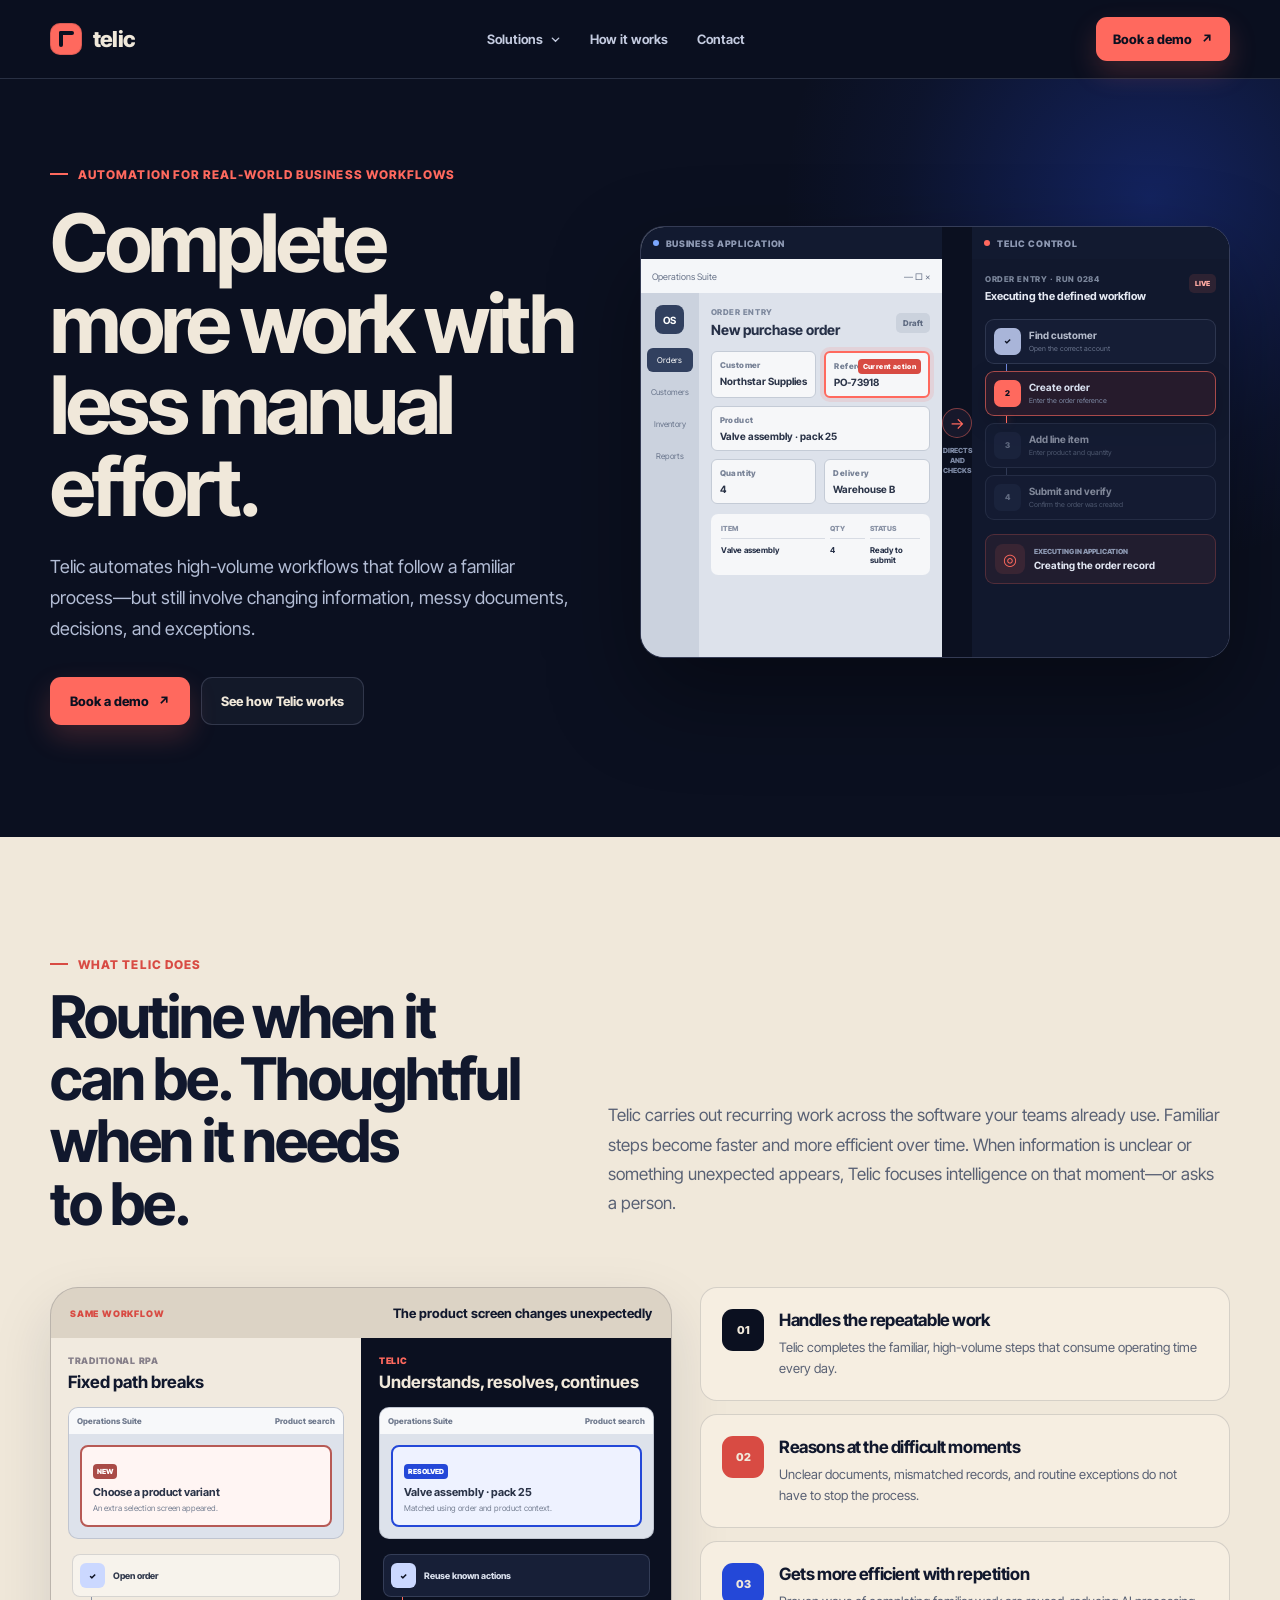
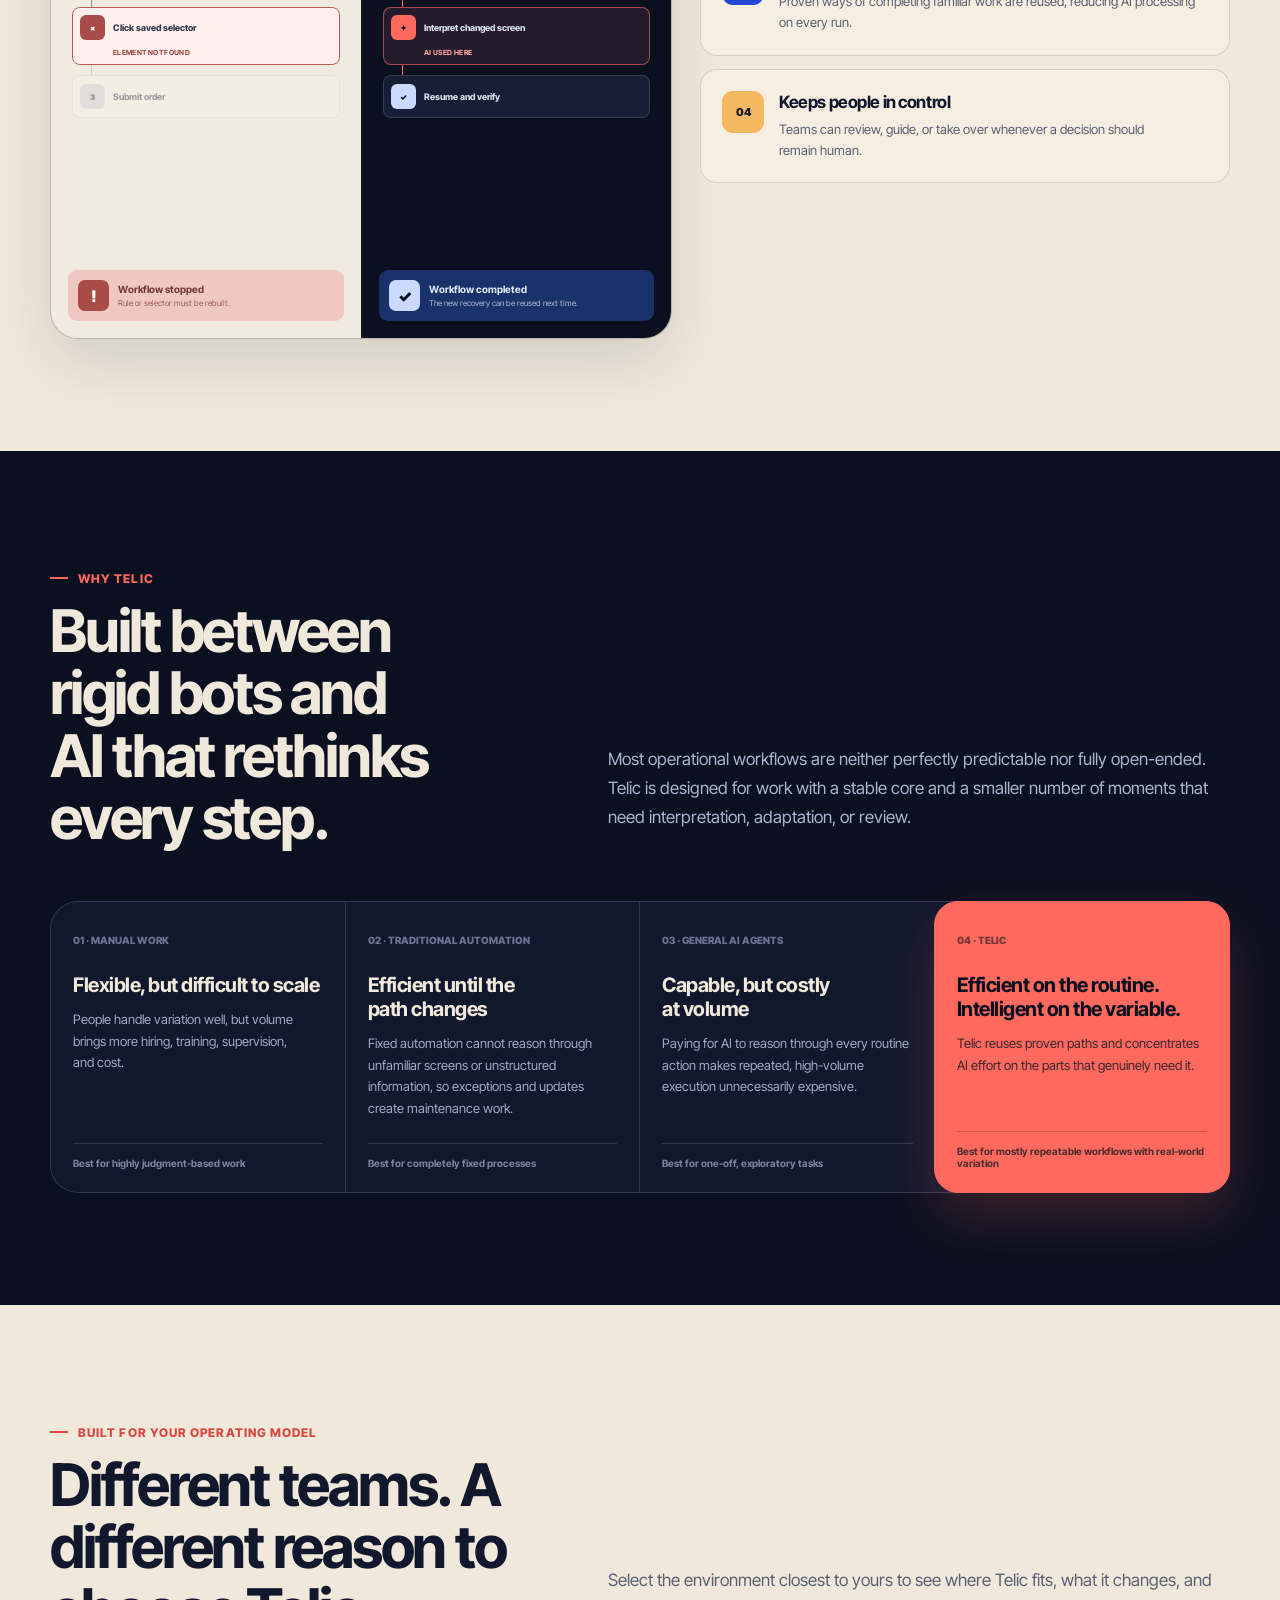
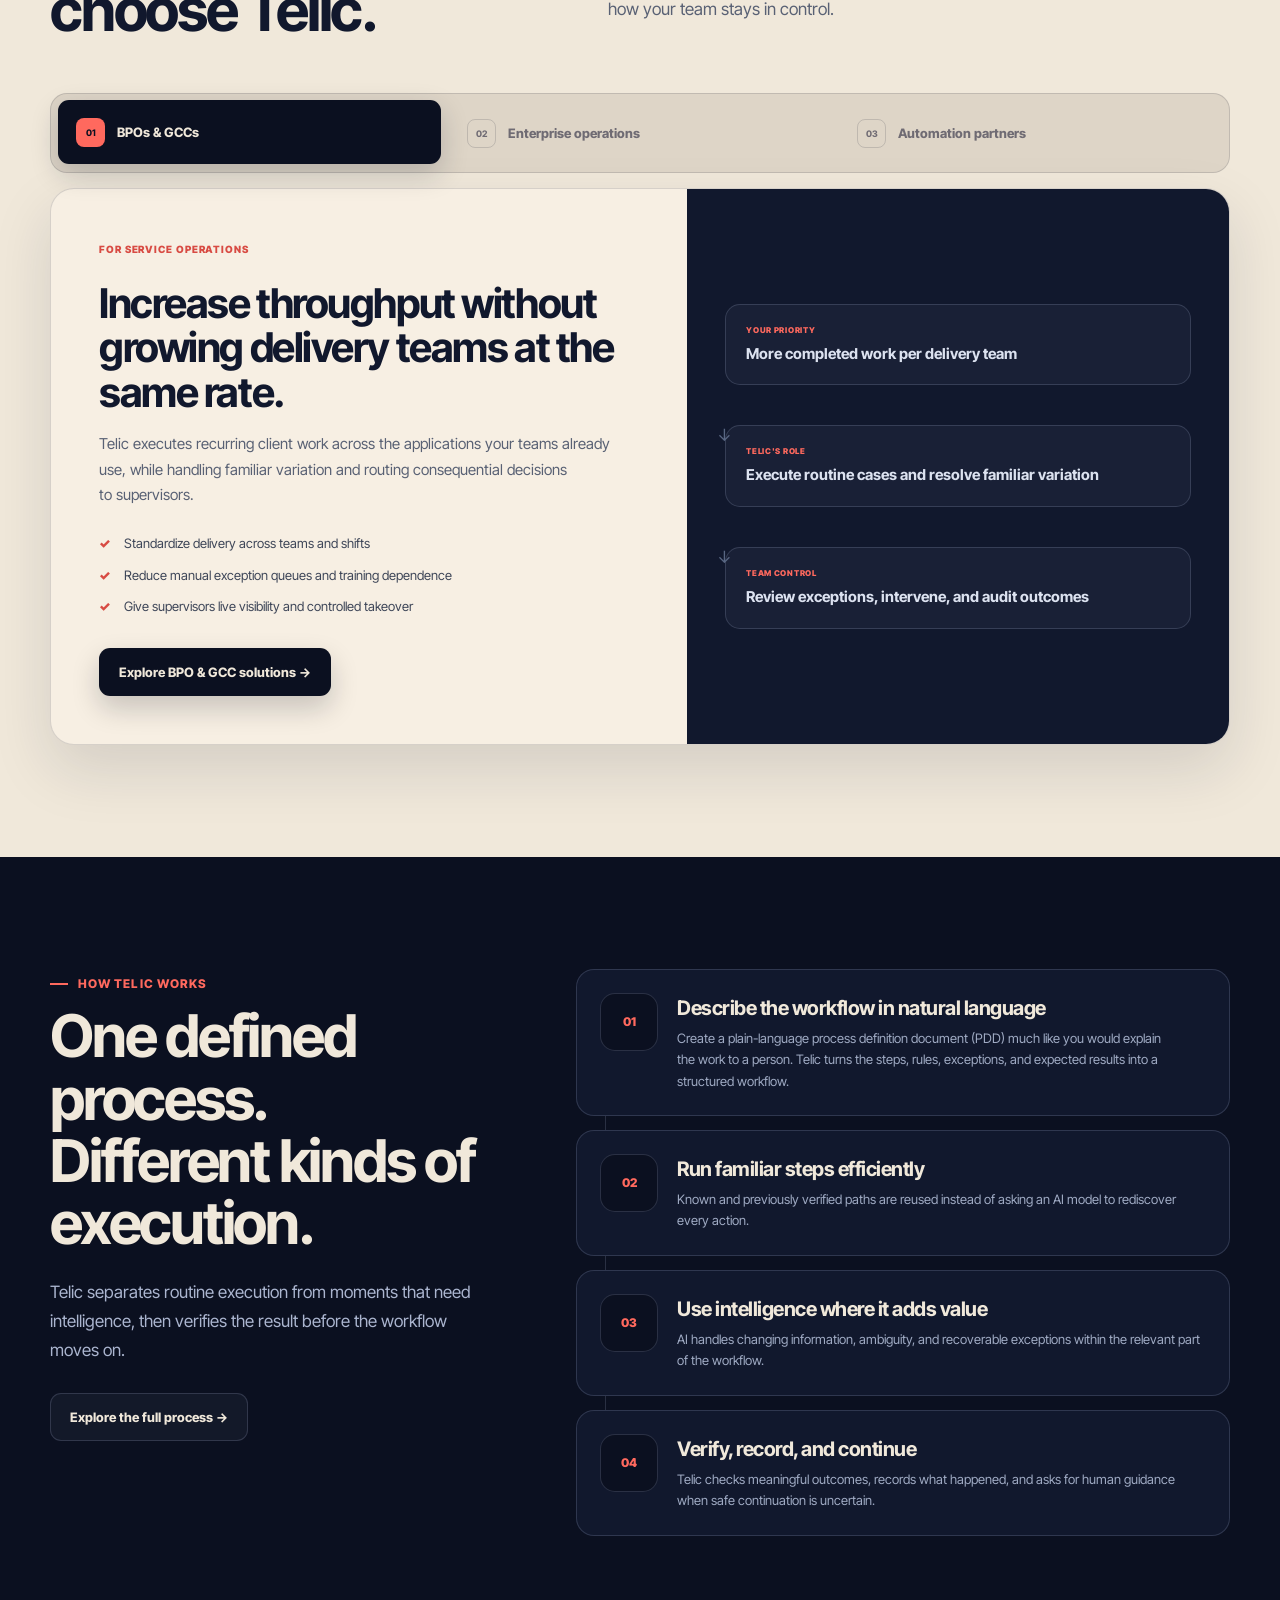
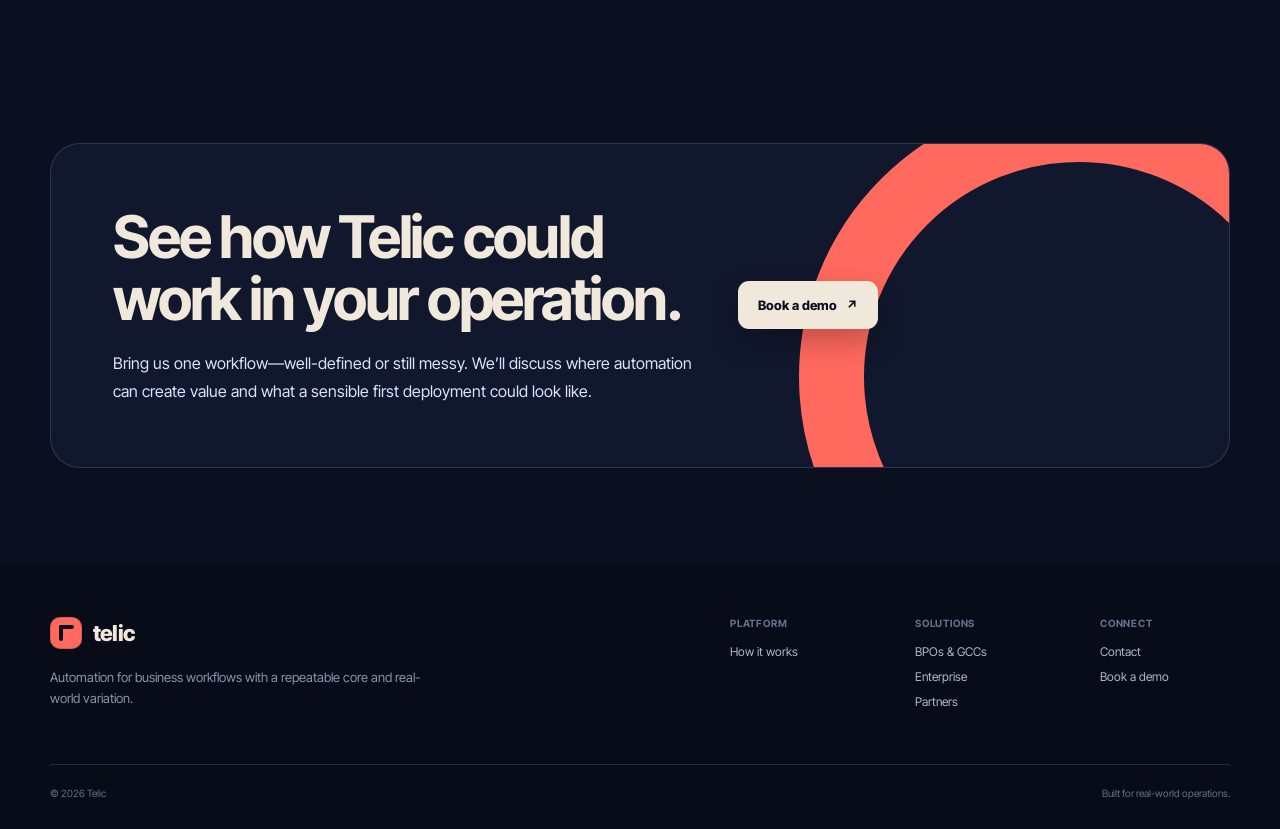
==== commit 69d0c36a: "Minor edits" ====
--- a/index.html
+++ b/index.html
@@ -5,14 +5,14 @@
   <meta name="viewport" content="width=device-width,initial-scale=1">
   <meta name="description" content="Telic automates high-volume business workflows that combine repeatable work with changing information, decisions, and exceptions.">
   <title>Telic — Automation for real-world business workflows</title>
-  <link rel="stylesheet" href="styles.css?v=6">
+  <link rel="stylesheet" href="styles.css?v=7">
 </head>
 <body>
   <header class="site-header">
     <nav class="nav shell" aria-label="Primary navigation">
       <a class="brand" href="index.html" aria-label="Telic home"><span class="brand-mark" aria-hidden="true"></span>telic</a>
       <div class="nav-links">
-        <a class="nav-link" href="product.html">Product</a>
+        
         <div class="solutions">
           <button class="solutions-trigger" type="button" aria-expanded="false">Solutions <svg width="11" height="11" viewBox="0 0 12 12" fill="none" aria-hidden="true"><path d="m2.5 4.5 3.5 3.5 3.5-3.5" stroke="currentColor" stroke-width="1.5" stroke-linecap="round"/></svg></button>
           <div class="solutions-menu">
@@ -90,14 +90,18 @@
       </div>
     </section>
 
-    <section class="section cream-section outcome-section">
+    <section class="section cream-section audience-section">
       <div class="shell">
-        <div class="section-heading"><div><div class="eyebrow">What changes with Telic</div><h2>Turn more of the process into dependable execution.</h2></div><p class="section-copy">Telic expands the part of a workflow that can be automated without forcing every case into one rigid path or paying for AI to rethink routine actions.</p></div>
-        <div class="outcome-grid">
-          <article class="outcome-card"><span>01</span><strong>Automate beyond the happy path</strong><p>Keep work moving when documents vary, screens change, or familiar exceptions appear.</p></article>
-          <article class="outcome-card"><span>02</span><strong>Control the cost of scale</strong><p>Reuse verified execution for routine steps and reserve AI for decisions that actually need it.</p></article>
-          <article class="outcome-card"><span>03</span><strong>Reduce manual exception queues</strong><p>Resolve recoverable interruptions inside the workflow while preserving human control over consequential decisions.</p></article>
-          <article class="outcome-card"><span>04</span><strong>Improve without rebuilding</strong><p>Capture successful paths and recoveries so repeated work becomes easier to operate over time.</p></article>
+        <div class="section-heading"><div><div class="eyebrow">Built for your operating model</div><h2>Different teams. A different reason to choose Telic.</h2></div><p class="section-copy">Select the environment closest to yours to see where Telic fits, what it changes, and how your team stays in control.</p></div>
+        <div class="audience-tabs" role="tablist" aria-label="Customer segments">
+          <button class="audience-tab active" type="button" role="tab" aria-selected="true" aria-controls="audience-bpo" data-audience="bpo"><span>01</span>BPOs &amp; GCCs</button>
+          <button class="audience-tab" type="button" role="tab" aria-selected="false" aria-controls="audience-enterprise" data-audience="enterprise"><span>02</span>Enterprise operations</button>
+          <button class="audience-tab" type="button" role="tab" aria-selected="false" aria-controls="audience-partners" data-audience="partners"><span>03</span>Automation partners</button>
+        </div>
+        <div class="audience-panels">
+          <article class="audience-panel active" id="audience-bpo" role="tabpanel" data-audience-panel="bpo"><div class="audience-copy"><span class="audience-kicker">FOR SERVICE OPERATIONS</span><h3>Increase throughput without growing delivery teams at the same rate.</h3><p>Telic executes recurring client work across the applications your teams already use, while handling familiar variation and routing consequential decisions to supervisors.</p><ul><li>Standardize delivery across teams and shifts</li><li>Reduce manual exception queues and training dependence</li><li>Give supervisors live visibility and controlled takeover</li></ul><a class="button button-ink" href="solution-bpo.html">Explore BPO &amp; GCC solutions →</a></div><div class="audience-map"><div><small>YOUR PRIORITY</small><strong>More completed work per delivery team</strong></div><span>→</span><div><small>TELIC'S ROLE</small><strong>Execute routine cases and resolve familiar variation</strong></div><span>→</span><div><small>TEAM CONTROL</small><strong>Review exceptions, intervene, and audit outcomes</strong></div></div></article>
+          <article class="audience-panel" id="audience-enterprise" role="tabpanel" data-audience-panel="enterprise" hidden><div class="audience-copy"><span class="audience-kicker">FOR INTERNAL OPERATIONS</span><h3>Remove recurring manual work without replacing the systems around it.</h3><p>Telic coordinates processes across desktop software, portals, documents, and internal tools while preserving approvals, controls, and ownership within your operation.</p><ul><li>Automate cross-system finance, procurement, and administrative work</li><li>Keep human approval where policy or judgment requires it</li><li>Verify outcomes and preserve a traceable operating history</li></ul><a class="button button-ink" href="solution-enterprise.html">Explore enterprise solutions →</a></div><div class="audience-map"><div><small>YOUR PRIORITY</small><strong>Reduce manual handoffs across existing systems</strong></div><span>→</span><div><small>TELIC'S ROLE</small><strong>Carry the defined process from input to verified result</strong></div><span>→</span><div><small>TEAM CONTROL</small><strong>Approve, pause, guide, or take over when needed</strong></div></div></article>
+          <article class="audience-panel" id="audience-partners" role="tabpanel" data-audience-panel="partners" hidden><div class="audience-copy"><span class="audience-kicker">FOR AGENCIES &amp; CONSULTANCIES</span><h3>Deliver automation in environments where brittle scripts stop being enough.</h3><p>Use Telic as the execution foundation beneath your customer solution, so your team can focus on process design, integration, and the business outcome.</p><ul><li>Serve desktop-heavy and mixed application environments</li><li>Reuse delivery patterns instead of rebuilding execution machinery</li><li>Supervise customer workflows and improve them after launch</li></ul><a class="button button-ink" href="solution-partners.html">Explore partner solutions →</a></div><div class="audience-map"><div><small>YOUR PRIORITY</small><strong>Deliver more customer workflows with less custom plumbing</strong></div><span>→</span><div><small>TELIC'S ROLE</small><strong>Provide reusable execution, recovery, and verification</strong></div><span>→</span><div><small>PARTNER CONTROL</small><strong>Own the solution, customer relationship, and operation</strong></div></div></article>
         </div>
       </div>
     </section>
@@ -119,7 +123,7 @@
     </section>
   </main>
 
-  <footer class="site-footer"><div class="shell"><div class="footer-top"><div><a class="brand" href="index.html"><span class="brand-mark"></span>telic</a><p class="footer-description">Automation for business workflows with a repeatable core and real-world variation.</p></div><div class="footer-columns"><div class="footer-column"><strong>Product</strong><a href="product.html">Overview</a><a href="how-it-works.html">How it works</a></div><div class="footer-column"><strong>Solutions</strong><a href="solution-bpo.html">BPOs &amp; GCCs</a><a href="solution-enterprise.html">Enterprise</a><a href="solution-partners.html">Partners</a></div><div class="footer-column"><strong>Connect</strong><a href="contact.html">Contact</a><a href="contact.html#demo">Book a demo</a></div></div></div><div class="footer-bottom"><span>© 2026 Telic</span><span>Built for real-world operations.</span></div></div></footer>
-  <script src="site.js?v=6"></script>
+  <footer class="site-footer"><div class="shell"><div class="footer-top"><div><a class="brand" href="index.html"><span class="brand-mark"></span>telic</a><p class="footer-description">Automation for business workflows with a repeatable core and real-world variation.</p></div><div class="footer-columns"><div class="footer-column"><strong>Platform</strong><a href="how-it-works.html">How it works</a></div><div class="footer-column"><strong>Solutions</strong><a href="solution-bpo.html">BPOs &amp; GCCs</a><a href="solution-enterprise.html">Enterprise</a><a href="solution-partners.html">Partners</a></div><div class="footer-column"><strong>Connect</strong><a href="contact.html">Contact</a><a href="contact.html#demo">Book a demo</a></div></div></div><div class="footer-bottom"><span>© 2026 Telic</span><span>Built for real-world operations.</span></div></div></footer>
+  <script src="site.js?v=7"></script>
 </body>
 </html>
--- a/styles.css
+++ b/styles.css
@@ -340,13 +340,27 @@
 .environment-art::before { content: ""; position: absolute; left: 20px; top: 18px; width: 90px; height: 8px; border-radius: 9px; background: var(--midnight); box-shadow: 0 17px 0 rgba(11,16,32,.65), 0 34px 0 rgba(11,16,32,.28); }
 .environment-art::after { content: ""; position: absolute; right: 21px; top: 17px; width: 39px; height: 39px; border: 5px solid rgba(11,16,32,.45); border-radius: 50%; }
 
-.outcome-grid { display: grid; grid-template-columns: repeat(2,1fr); gap: 15px; }
-.outcome-card { position: relative; min-height: 235px; padding: 28px; overflow: hidden; border: 1px solid var(--line-light); border-radius: 21px; background: #f7efe3; }
-.outcome-card::after { content: ""; position: absolute; right: -54px; bottom: -68px; width: 150px; height: 150px; border: 25px solid rgba(36,72,216,.12); border-radius: 50%; }
-.outcome-card > * { position: relative; z-index: 1; }
-.outcome-card > span { color: var(--coral-dark); font-size: 10px; font-weight: 850; }
-.outcome-card strong { display: block; max-width: 410px; margin-top: 42px; font-size: 25px; line-height: 1.15; }
-.outcome-card p { max-width: 470px; margin: 13px 0 0; color: var(--ink-soft); font-size: 13px; line-height: 1.65; }
+.audience-tabs { display: grid; grid-template-columns: repeat(3,1fr); gap: 8px; padding: 7px; border: 1px solid var(--line-light); border-radius: 17px; background: #ded5c7; }
+.audience-tab { display: flex; align-items: center; gap: 12px; min-height: 64px; padding: 0 18px; border: 0; border-radius: 11px; color: #6f6b73; background: transparent; cursor: pointer; font-size: 13px; font-weight: 750; text-align: left; transition: color .2s ease, background .2s ease, transform .2s ease; }
+.audience-tab span { display: grid; place-items: center; width: 29px; height: 29px; border: 1px solid rgba(17,24,45,.15); border-radius: 8px; font-size: 9px; }
+.audience-tab:hover { color: var(--ink); background: rgba(255,250,241,.45); }
+.audience-tab.active { color: var(--cream); background: var(--midnight); box-shadow: 0 10px 28px rgba(17,24,45,.2); transform: translateY(-1px); }
+.audience-tab.active span { border-color: rgba(255,105,94,.45); color: var(--midnight); background: var(--coral); }
+.audience-panels { margin-top: 15px; }
+.audience-panel { display: none; grid-template-columns: 1.08fr .92fr; min-height: 510px; overflow: hidden; border: 1px solid var(--line-light); border-radius: 24px; background: #f7efe3; box-shadow: var(--shadow-light); }
+.audience-panel.active { display: grid; }
+.audience-copy { padding: 48px; }
+.audience-kicker { color: var(--coral-dark); font-size: 10px; font-weight: 850; letter-spacing: .09em; }
+.audience-copy h3 { max-width: 670px; margin: 24px 0 17px; font-size: clamp(30px,3.2vw,45px); line-height: 1.08; letter-spacing: -.035em; }
+.audience-copy > p { max-width: 660px; margin: 0; color: var(--ink-soft); font-size: 15px; line-height: 1.72; }
+.audience-copy ul { display: grid; gap: 12px; margin: 26px 0 31px; padding: 0; list-style: none; }
+.audience-copy li { position: relative; padding-left: 25px; color: #3e4658; font-size: 13px; line-height: 1.5; }
+.audience-copy li::before { content: "✓"; position: absolute; left: 0; top: 0; color: var(--coral-dark); font-weight: 900; }
+.audience-map { display: grid; align-content: center; gap: 10px; padding: 38px; color: var(--cream); background: var(--midnight-2); }
+.audience-map > div { padding: 20px; border: 1px solid var(--line-dark); border-radius: 15px; background: rgba(203,216,255,.045); }
+.audience-map small { display: block; margin-bottom: 8px; color: var(--coral); font-size: 8px; font-weight: 850; letter-spacing: .09em; }
+.audience-map strong { display: block; color: #dce2f0; font-size: 15px; line-height: 1.45; }
+.audience-map > span { padding-left: 22px; color: #596783; font-size: 17px; transform: rotate(90deg); transform-origin: left center; }
 
 .how-grid { display: grid; grid-template-columns: .8fr 1.2fr; gap: 90px; }
 .how-intro { position: sticky; top: 120px; align-self: start; }
@@ -402,6 +416,14 @@
 .feature-check { display: grid; place-items: center; width: 38px; height: 38px; border-radius: 10px; color: var(--midnight); background: var(--coral); font-weight: 900; }
 .feature-row h3 { margin: 1px 0 6px; font-size: 16px; }
 .feature-row p { margin: 0; color: #d4ddfb; font-size: 12px; line-height: 1.58; }
+.improvement-cycle { display: grid; grid-template-columns: repeat(5,1fr); overflow: hidden; border: 1px solid var(--line-dark); border-radius: 21px; background: var(--midnight-2); }
+.improvement-cycle article { position: relative; min-height: 285px; padding: 25px 21px; border-right: 1px solid var(--line-dark); }
+.improvement-cycle article:last-child { border-right: 0; }
+.improvement-cycle span { color: var(--coral); font-size: 10px; font-weight: 850; }
+.improvement-cycle h3 { margin: 52px 0 12px; font-size: 19px; }
+.improvement-cycle p { margin: 0; color: #9faac3; font-size: 12px; line-height: 1.65; }
+.improvement-cycle .intelligence { background: #1c294d; }
+.improvement-cycle .intelligence::before { content: "AI ONLY HERE"; position: absolute; right: 15px; top: 18px; padding: 5px 6px; border-radius: 5px; color: var(--midnight); background: var(--coral); font-size: 7px; font-weight: 900; letter-spacing: .06em; }
 .process-line { display: grid; grid-template-columns: repeat(5, 1fr); overflow: hidden; border: 1px solid var(--line-light); border-radius: 20px; }
 .process-item { min-height: 220px; padding: 23px; border-right: 1px solid var(--line-light); background: #f7efe3; }
 .process-item:last-child { border-right: 0; }
@@ -611,8 +633,12 @@
   .execution-bridge::before, .execution-bridge::after { display: none; }
   .execution-bridge span { transform: rotate(90deg); }
   .visual-logic { grid-template-columns: 1fr; }
-  .outcome-grid { grid-template-columns: 1fr; }
+  .audience-panel { grid-template-columns: 1fr; }
+  .audience-map { grid-template-columns: repeat(3,1fr); }
+  .audience-map > span { display: none; }
   .process-line { grid-template-columns: repeat(2,1fr); }
+  .improvement-cycle { grid-template-columns: repeat(2,1fr); }
+  .improvement-cycle article { border-bottom: 1px solid var(--line-dark); }
   .process-item { border-bottom: 1px solid var(--line-light); }
   .footer-top { grid-template-columns: 1fr; }
 }
@@ -657,6 +683,12 @@
   .footer-columns { grid-template-columns: 1fr 1fr; gap: 35px; }
   .footer-bottom { flex-direction: column; }
   .feature-list { grid-template-columns: 1fr; }
+  .improvement-cycle { grid-template-columns: 1fr; }
+  .improvement-cycle article { min-height: 220px; border-right: 0; }
+  .audience-tabs { grid-template-columns: 1fr; }
+  .audience-panel { min-height: auto; }
+  .audience-copy { padding: 31px 24px; }
+  .audience-map { grid-template-columns: 1fr; padding: 24px; }
   .process-line { grid-template-columns: 1fr; }
   .process-item { min-height: 180px; border-right: 0; }
   .form-grid { grid-template-columns: 1fr; }
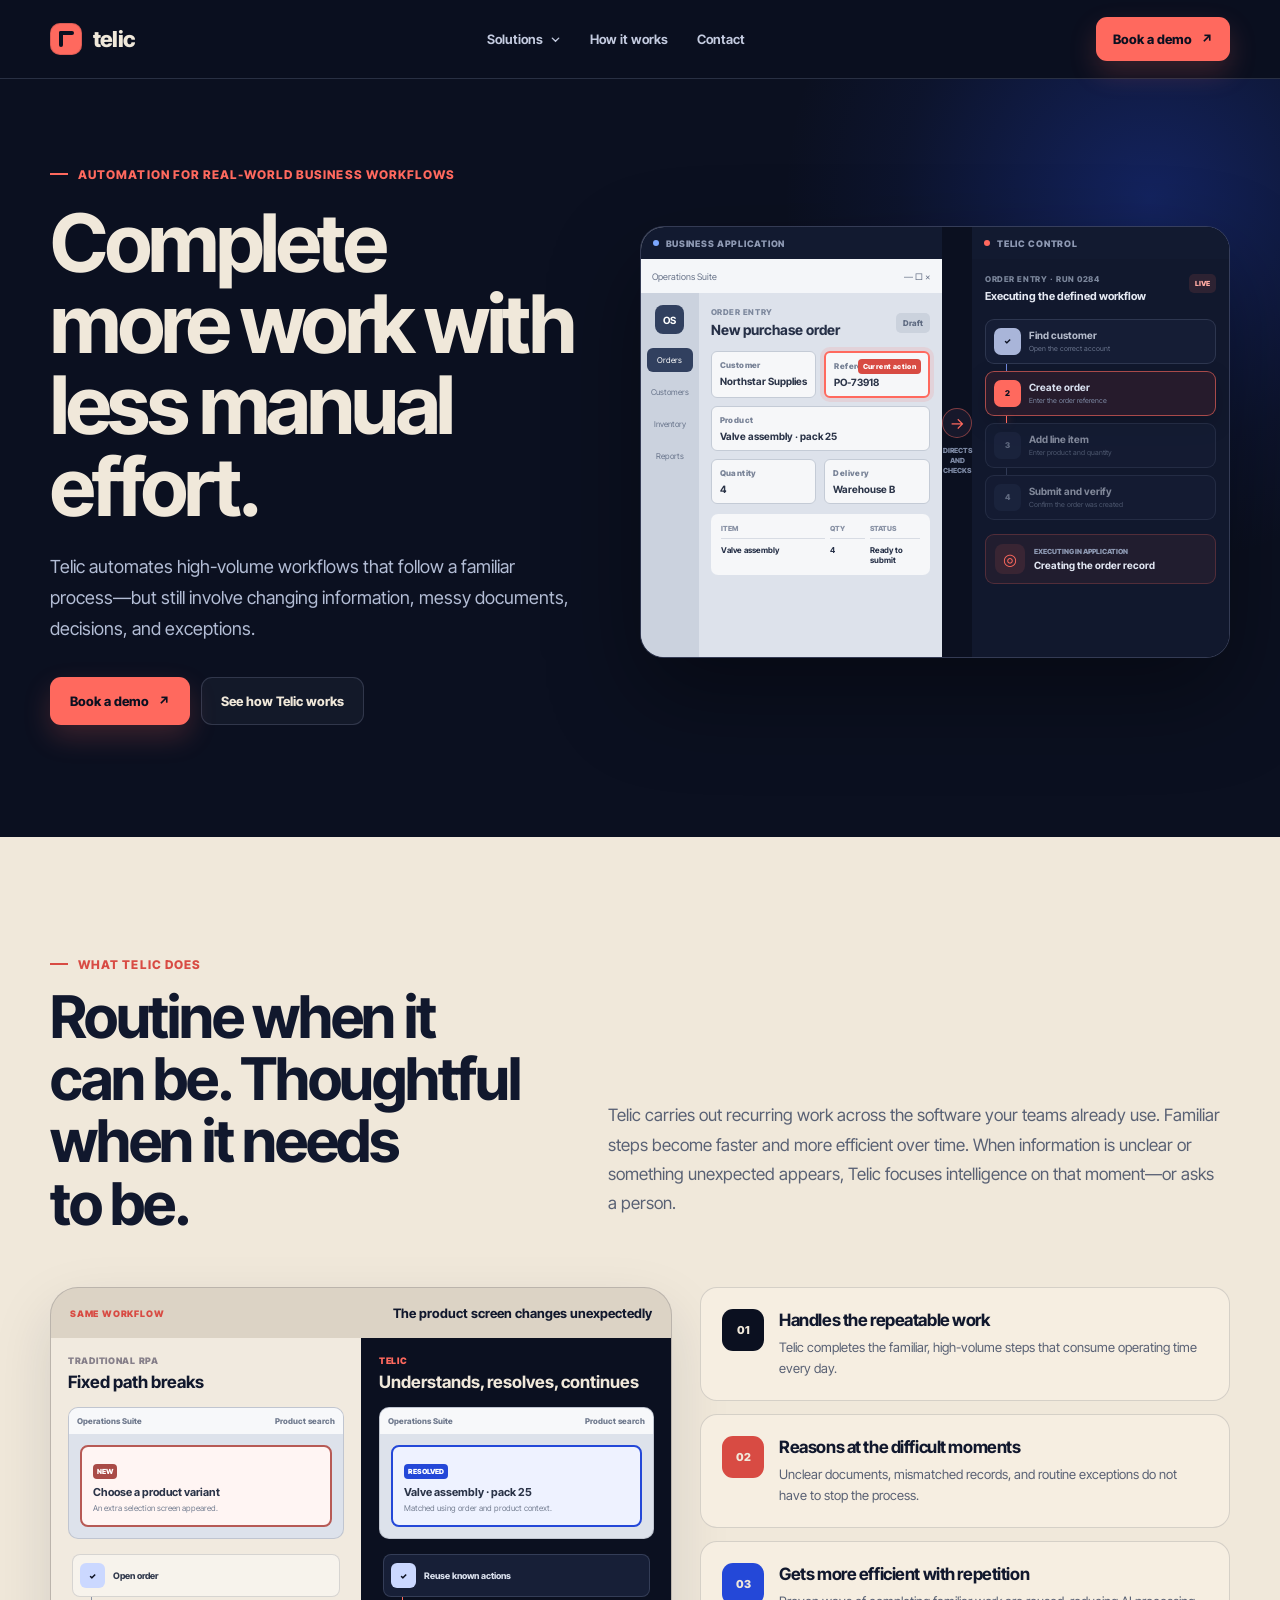
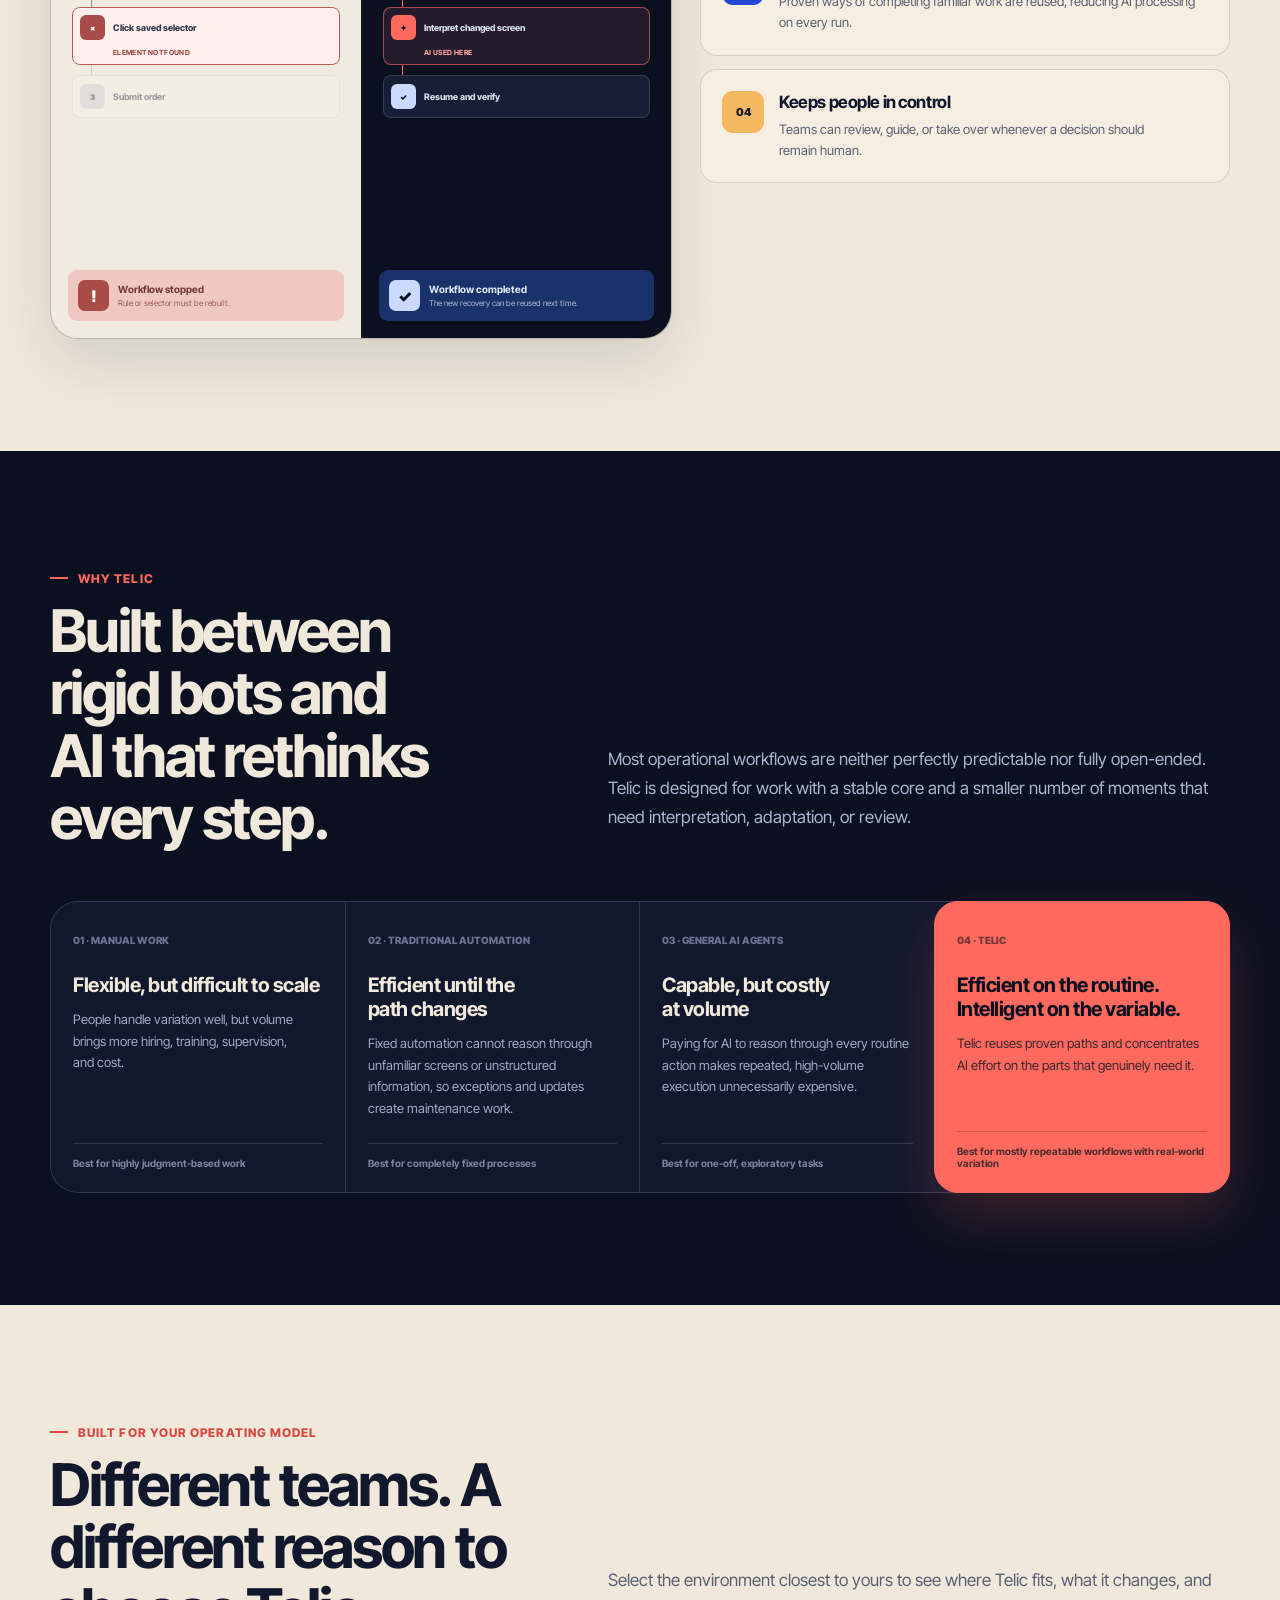
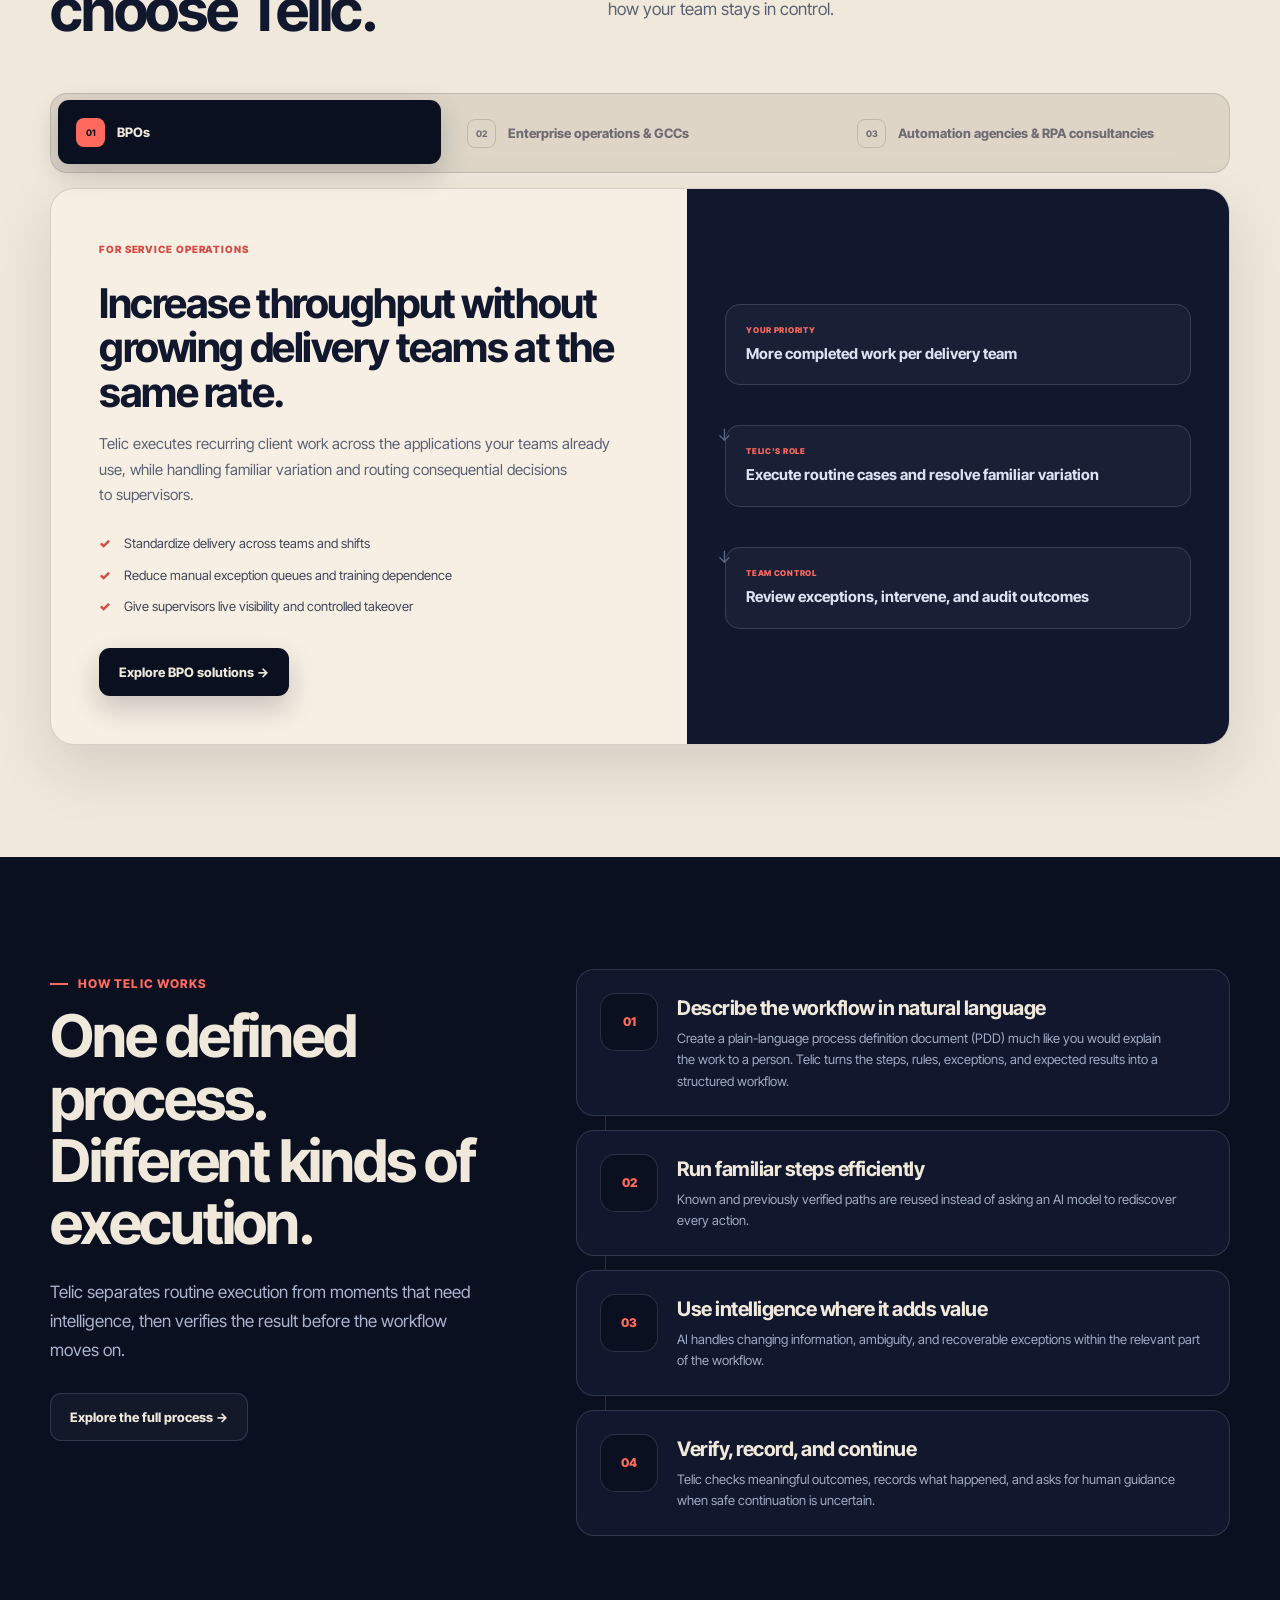
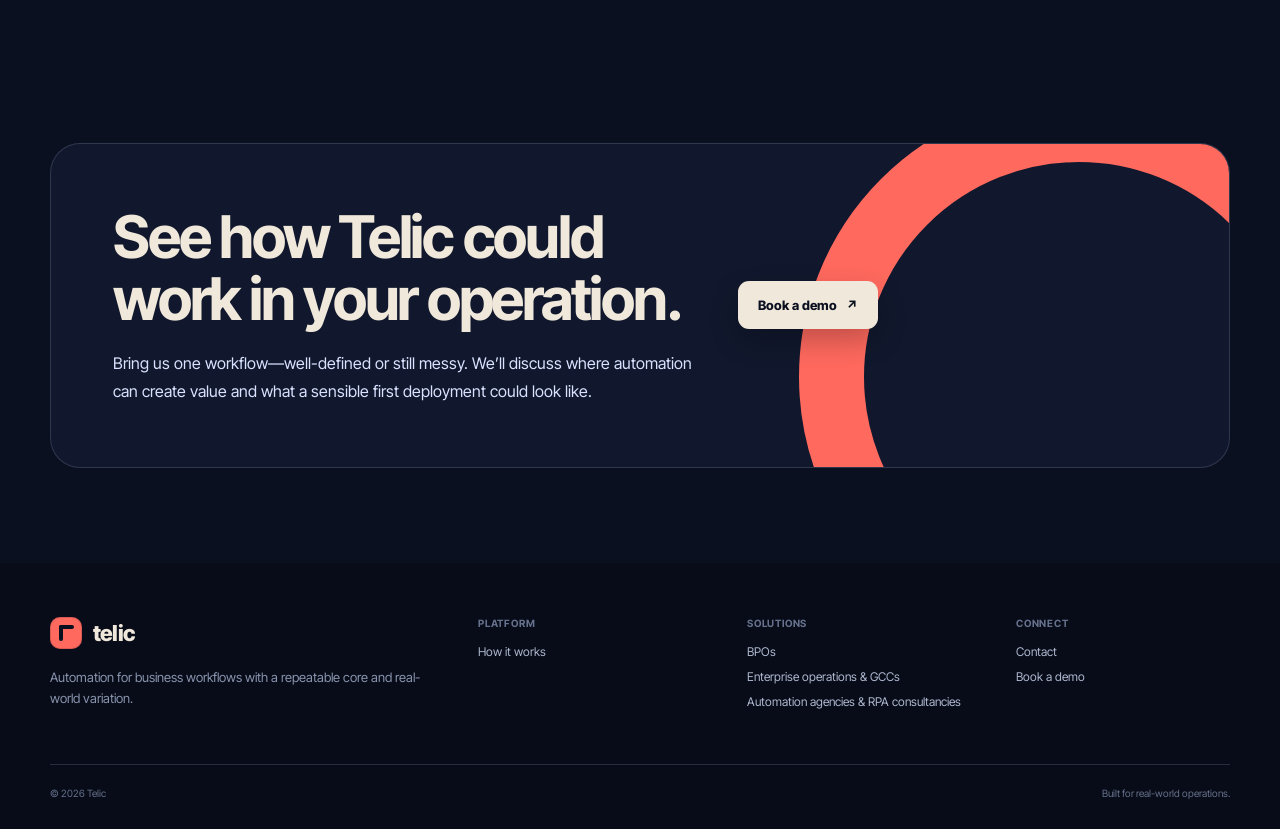
==== commit 165a6689: "Minor edits again" ====
--- a/index.html
+++ b/index.html
@@ -5,7 +5,7 @@
   <meta name="viewport" content="width=device-width,initial-scale=1">
   <meta name="description" content="Telic automates high-volume business workflows that combine repeatable work with changing information, decisions, and exceptions.">
   <title>Telic — Automation for real-world business workflows</title>
-  <link rel="stylesheet" href="styles.css?v=7">
+  <link rel="stylesheet" href="styles.css?v=9">
 </head>
 <body>
   <header class="site-header">
@@ -16,9 +16,9 @@
         <div class="solutions">
           <button class="solutions-trigger" type="button" aria-expanded="false">Solutions <svg width="11" height="11" viewBox="0 0 12 12" fill="none" aria-hidden="true"><path d="m2.5 4.5 3.5 3.5 3.5-3.5" stroke="currentColor" stroke-width="1.5" stroke-linecap="round"/></svg></button>
           <div class="solutions-menu">
-            <a class="solution-link" href="solution-bpo.html"><span class="solution-icon">01</span><span><strong>BPOs &amp; GCCs</strong><small>Increase throughput across high-volume operations.</small></span></a>
-            <a class="solution-link" href="solution-enterprise.html"><span class="solution-icon">02</span><span><strong>Enterprise operations</strong><small>Remove manual work from recurring processes.</small></span></a>
-            <a class="solution-link" href="solution-partners.html"><span class="solution-icon">03</span><span><strong>Automation partners</strong><small>Deliver more customer workflows with Telic.</small></span></a>
+            <a class="solution-link" href="solution-bpo.html"><span class="solution-icon">01</span><span><strong>BPOs</strong><small>Increase throughput across client delivery operations.</small></span></a>
+            <a class="solution-link" href="solution-enterprise-gcc.html"><span class="solution-icon">02</span><span><strong>Enterprise operations &amp; GCCs</strong><small>Scale recurring work across enterprise and GCC operations.</small></span></a>
+            <a class="solution-link" href="solution-agencies.html"><span class="solution-icon">03</span><span><strong>Automation agencies &amp; RPA consultancies</strong><small>Deliver more customer workflows with Telic.</small></span></a>
           </div>
         </div>
         <a class="nav-link" href="how-it-works.html">How it works</a>
@@ -94,14 +94,14 @@
       <div class="shell">
         <div class="section-heading"><div><div class="eyebrow">Built for your operating model</div><h2>Different teams. A different reason to choose Telic.</h2></div><p class="section-copy">Select the environment closest to yours to see where Telic fits, what it changes, and how your team stays in control.</p></div>
         <div class="audience-tabs" role="tablist" aria-label="Customer segments">
-          <button class="audience-tab active" type="button" role="tab" aria-selected="true" aria-controls="audience-bpo" data-audience="bpo"><span>01</span>BPOs &amp; GCCs</button>
-          <button class="audience-tab" type="button" role="tab" aria-selected="false" aria-controls="audience-enterprise" data-audience="enterprise"><span>02</span>Enterprise operations</button>
-          <button class="audience-tab" type="button" role="tab" aria-selected="false" aria-controls="audience-partners" data-audience="partners"><span>03</span>Automation partners</button>
+          <button class="audience-tab active" type="button" role="tab" aria-selected="true" aria-controls="audience-bpo" data-audience="bpo"><span>01</span>BPOs</button>
+          <button class="audience-tab" type="button" role="tab" aria-selected="false" aria-controls="audience-enterprise" data-audience="enterprise"><span>02</span>Enterprise operations &amp; GCCs</button>
+          <button class="audience-tab" type="button" role="tab" aria-selected="false" aria-controls="audience-agencies" data-audience="agencies"><span>03</span>Automation agencies &amp; RPA consultancies</button>
         </div>
         <div class="audience-panels">
-          <article class="audience-panel active" id="audience-bpo" role="tabpanel" data-audience-panel="bpo"><div class="audience-copy"><span class="audience-kicker">FOR SERVICE OPERATIONS</span><h3>Increase throughput without growing delivery teams at the same rate.</h3><p>Telic executes recurring client work across the applications your teams already use, while handling familiar variation and routing consequential decisions to supervisors.</p><ul><li>Standardize delivery across teams and shifts</li><li>Reduce manual exception queues and training dependence</li><li>Give supervisors live visibility and controlled takeover</li></ul><a class="button button-ink" href="solution-bpo.html">Explore BPO &amp; GCC solutions →</a></div><div class="audience-map"><div><small>YOUR PRIORITY</small><strong>More completed work per delivery team</strong></div><span>→</span><div><small>TELIC'S ROLE</small><strong>Execute routine cases and resolve familiar variation</strong></div><span>→</span><div><small>TEAM CONTROL</small><strong>Review exceptions, intervene, and audit outcomes</strong></div></div></article>
-          <article class="audience-panel" id="audience-enterprise" role="tabpanel" data-audience-panel="enterprise" hidden><div class="audience-copy"><span class="audience-kicker">FOR INTERNAL OPERATIONS</span><h3>Remove recurring manual work without replacing the systems around it.</h3><p>Telic coordinates processes across desktop software, portals, documents, and internal tools while preserving approvals, controls, and ownership within your operation.</p><ul><li>Automate cross-system finance, procurement, and administrative work</li><li>Keep human approval where policy or judgment requires it</li><li>Verify outcomes and preserve a traceable operating history</li></ul><a class="button button-ink" href="solution-enterprise.html">Explore enterprise solutions →</a></div><div class="audience-map"><div><small>YOUR PRIORITY</small><strong>Reduce manual handoffs across existing systems</strong></div><span>→</span><div><small>TELIC'S ROLE</small><strong>Carry the defined process from input to verified result</strong></div><span>→</span><div><small>TEAM CONTROL</small><strong>Approve, pause, guide, or take over when needed</strong></div></div></article>
-          <article class="audience-panel" id="audience-partners" role="tabpanel" data-audience-panel="partners" hidden><div class="audience-copy"><span class="audience-kicker">FOR AGENCIES &amp; CONSULTANCIES</span><h3>Deliver automation in environments where brittle scripts stop being enough.</h3><p>Use Telic as the execution foundation beneath your customer solution, so your team can focus on process design, integration, and the business outcome.</p><ul><li>Serve desktop-heavy and mixed application environments</li><li>Reuse delivery patterns instead of rebuilding execution machinery</li><li>Supervise customer workflows and improve them after launch</li></ul><a class="button button-ink" href="solution-partners.html">Explore partner solutions →</a></div><div class="audience-map"><div><small>YOUR PRIORITY</small><strong>Deliver more customer workflows with less custom plumbing</strong></div><span>→</span><div><small>TELIC'S ROLE</small><strong>Provide reusable execution, recovery, and verification</strong></div><span>→</span><div><small>PARTNER CONTROL</small><strong>Own the solution, customer relationship, and operation</strong></div></div></article>
+          <article class="audience-panel active" id="audience-bpo" role="tabpanel" data-audience-panel="bpo"><div class="audience-copy"><span class="audience-kicker">FOR SERVICE OPERATIONS</span><h3>Increase throughput without growing delivery teams at the same rate.</h3><p>Telic executes recurring client work across the applications your teams already use, while handling familiar variation and routing consequential decisions to supervisors.</p><ul><li>Standardize delivery across teams and shifts</li><li>Reduce manual exception queues and training dependence</li><li>Give supervisors live visibility and controlled takeover</li></ul><a class="button button-ink" href="solution-bpo.html">Explore BPO solutions →</a></div><div class="audience-map"><div><small>YOUR PRIORITY</small><strong>More completed work per delivery team</strong></div><span>→</span><div><small>TELIC'S ROLE</small><strong>Execute routine cases and resolve familiar variation</strong></div><span>→</span><div><small>TEAM CONTROL</small><strong>Review exceptions, intervene, and audit outcomes</strong></div></div></article>
+          <article class="audience-panel" id="audience-enterprise" role="tabpanel" data-audience-panel="enterprise" hidden><div class="audience-copy"><span class="audience-kicker">FOR ENTERPRISE OPERATIONS &amp; GCCs</span><h3>Remove recurring manual work without replacing the systems around it.</h3><p>Telic coordinates processes across desktop software, portals, documents, and internal tools while preserving approvals, controls, and ownership within your operation.</p><ul><li>Automate cross-system finance, procurement, and administrative work</li><li>Keep human approval where policy or judgment requires it</li><li>Verify outcomes and preserve a traceable operating history</li></ul><a class="button button-ink" href="solution-enterprise-gcc.html">Explore enterprise &amp; GCC solutions →</a></div><div class="audience-map"><div><small>YOUR PRIORITY</small><strong>Reduce manual handoffs across existing systems</strong></div><span>→</span><div><small>TELIC'S ROLE</small><strong>Carry the defined process from input to verified result</strong></div><span>→</span><div><small>TEAM CONTROL</small><strong>Approve, pause, guide, or take over when needed</strong></div></div></article>
+          <article class="audience-panel" id="audience-agencies" role="tabpanel" data-audience-panel="agencies" hidden><div class="audience-copy"><span class="audience-kicker">FOR AUTOMATION AGENCIES &amp; RPA CONSULTANCIES</span><h3>Deliver automation in environments where brittle scripts stop being enough.</h3><p>Use Telic as the execution foundation beneath your customer solution, so your team can focus on process design, integration, and the business outcome.</p><ul><li>Serve desktop-heavy and mixed application environments</li><li>Reuse delivery patterns instead of rebuilding execution machinery</li><li>Supervise customer workflows and improve them after launch</li></ul><a class="button button-ink" href="solution-agencies.html">Explore agency &amp; consultancy solutions →</a></div><div class="audience-map"><div><small>YOUR PRIORITY</small><strong>Deliver more customer workflows with less custom plumbing</strong></div><span>→</span><div><small>TELIC'S ROLE</small><strong>Provide reusable execution, recovery, and verification</strong></div><span>→</span><div><small>AGENCY CONTROL</small><strong>Own the solution, customer relationship, and operation</strong></div></div></article>
         </div>
       </div>
     </section>
@@ -123,7 +123,7 @@
     </section>
   </main>
 
-  <footer class="site-footer"><div class="shell"><div class="footer-top"><div><a class="brand" href="index.html"><span class="brand-mark"></span>telic</a><p class="footer-description">Automation for business workflows with a repeatable core and real-world variation.</p></div><div class="footer-columns"><div class="footer-column"><strong>Platform</strong><a href="how-it-works.html">How it works</a></div><div class="footer-column"><strong>Solutions</strong><a href="solution-bpo.html">BPOs &amp; GCCs</a><a href="solution-enterprise.html">Enterprise</a><a href="solution-partners.html">Partners</a></div><div class="footer-column"><strong>Connect</strong><a href="contact.html">Contact</a><a href="contact.html#demo">Book a demo</a></div></div></div><div class="footer-bottom"><span>© 2026 Telic</span><span>Built for real-world operations.</span></div></div></footer>
-  <script src="site.js?v=7"></script>
+  <footer class="site-footer"><div class="shell"><div class="footer-top"><div><a class="brand" href="index.html"><span class="brand-mark"></span>telic</a><p class="footer-description">Automation for business workflows with a repeatable core and real-world variation.</p></div><div class="footer-columns"><div class="footer-column"><strong>Platform</strong><a href="how-it-works.html">How it works</a></div><div class="footer-column"><strong>Solutions</strong><a href="solution-bpo.html">BPOs</a><a href="solution-enterprise-gcc.html">Enterprise operations &amp; GCCs</a><a href="solution-agencies.html">Automation agencies &amp; RPA consultancies</a></div><div class="footer-column"><strong>Connect</strong><a href="contact.html">Contact</a><a href="contact.html#demo">Book a demo</a></div></div></div><div class="footer-bottom"><span>© 2026 Telic</span><span>Built for real-world operations.</span></div></div></footer>
+  <script src="site.js?v=9"></script>
 </body>
 </html>
--- a/styles.css
+++ b/styles.css
@@ -592,6 +592,9 @@
 .optional { color: #66728d; font-weight: 500; }
 .form-field input, .form-field textarea, .form-field select { width: 100%; border: 1px solid var(--line-dark); border-radius: 10px; color: var(--cream); background: #0e1427; outline: none; }
 .form-field input, .form-field select { height: 47px; padding: 0 13px; }
+.select-control { position: relative; }
+.select-control::after { content: ""; position: absolute; top: 50%; right: 18px; width: 7px; height: 7px; border-right: 1.5px solid #aab4ca; border-bottom: 1.5px solid #aab4ca; pointer-events: none; transform: translateY(-68%) rotate(45deg); }
+.select-control select { appearance: none; padding-right: 50px; }
 .form-field textarea { min-height: 135px; padding: 13px; resize: vertical; }
 .form-field input:focus, .form-field textarea:focus, .form-field select:focus { border-color: var(--coral); box-shadow: 0 0 0 3px rgba(255,105,94,.1); }
 .form-submit { display: flex; align-items: center; justify-content: space-between; gap: 18px; margin-top: 18px; }
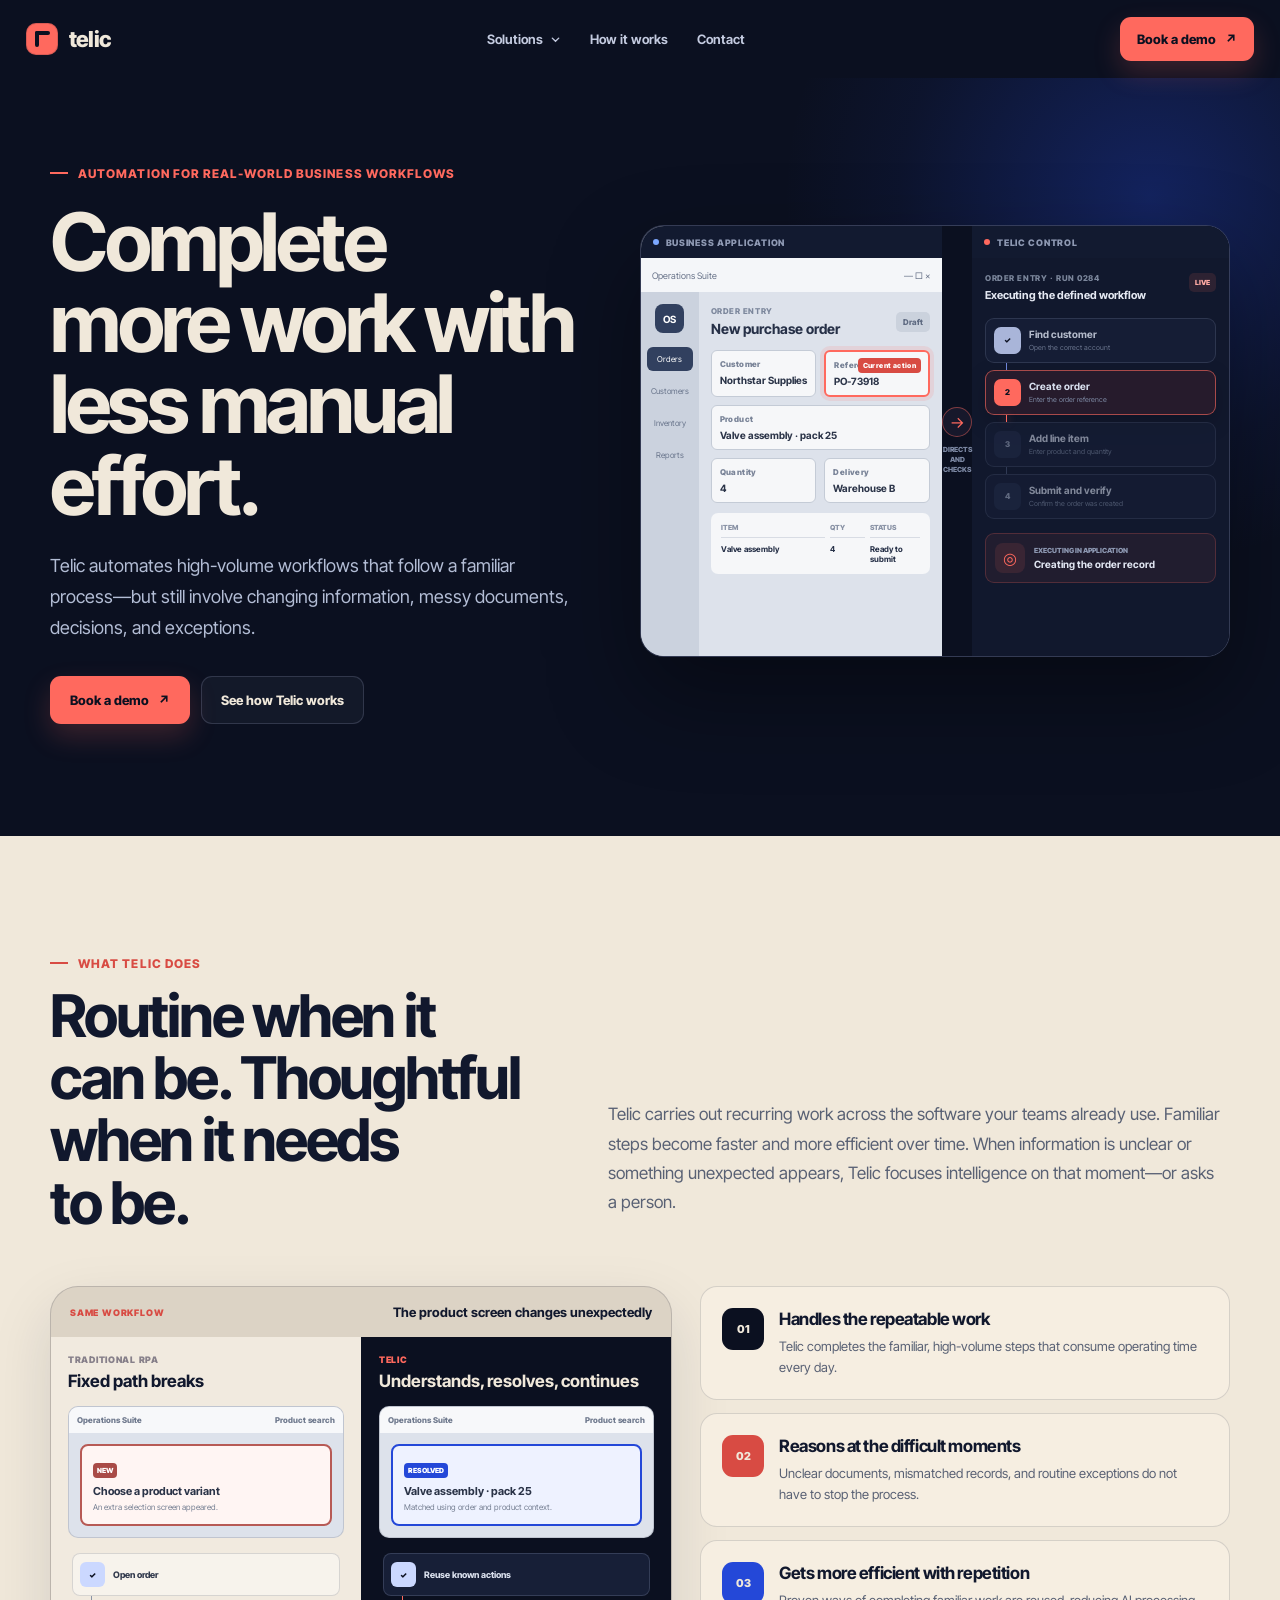
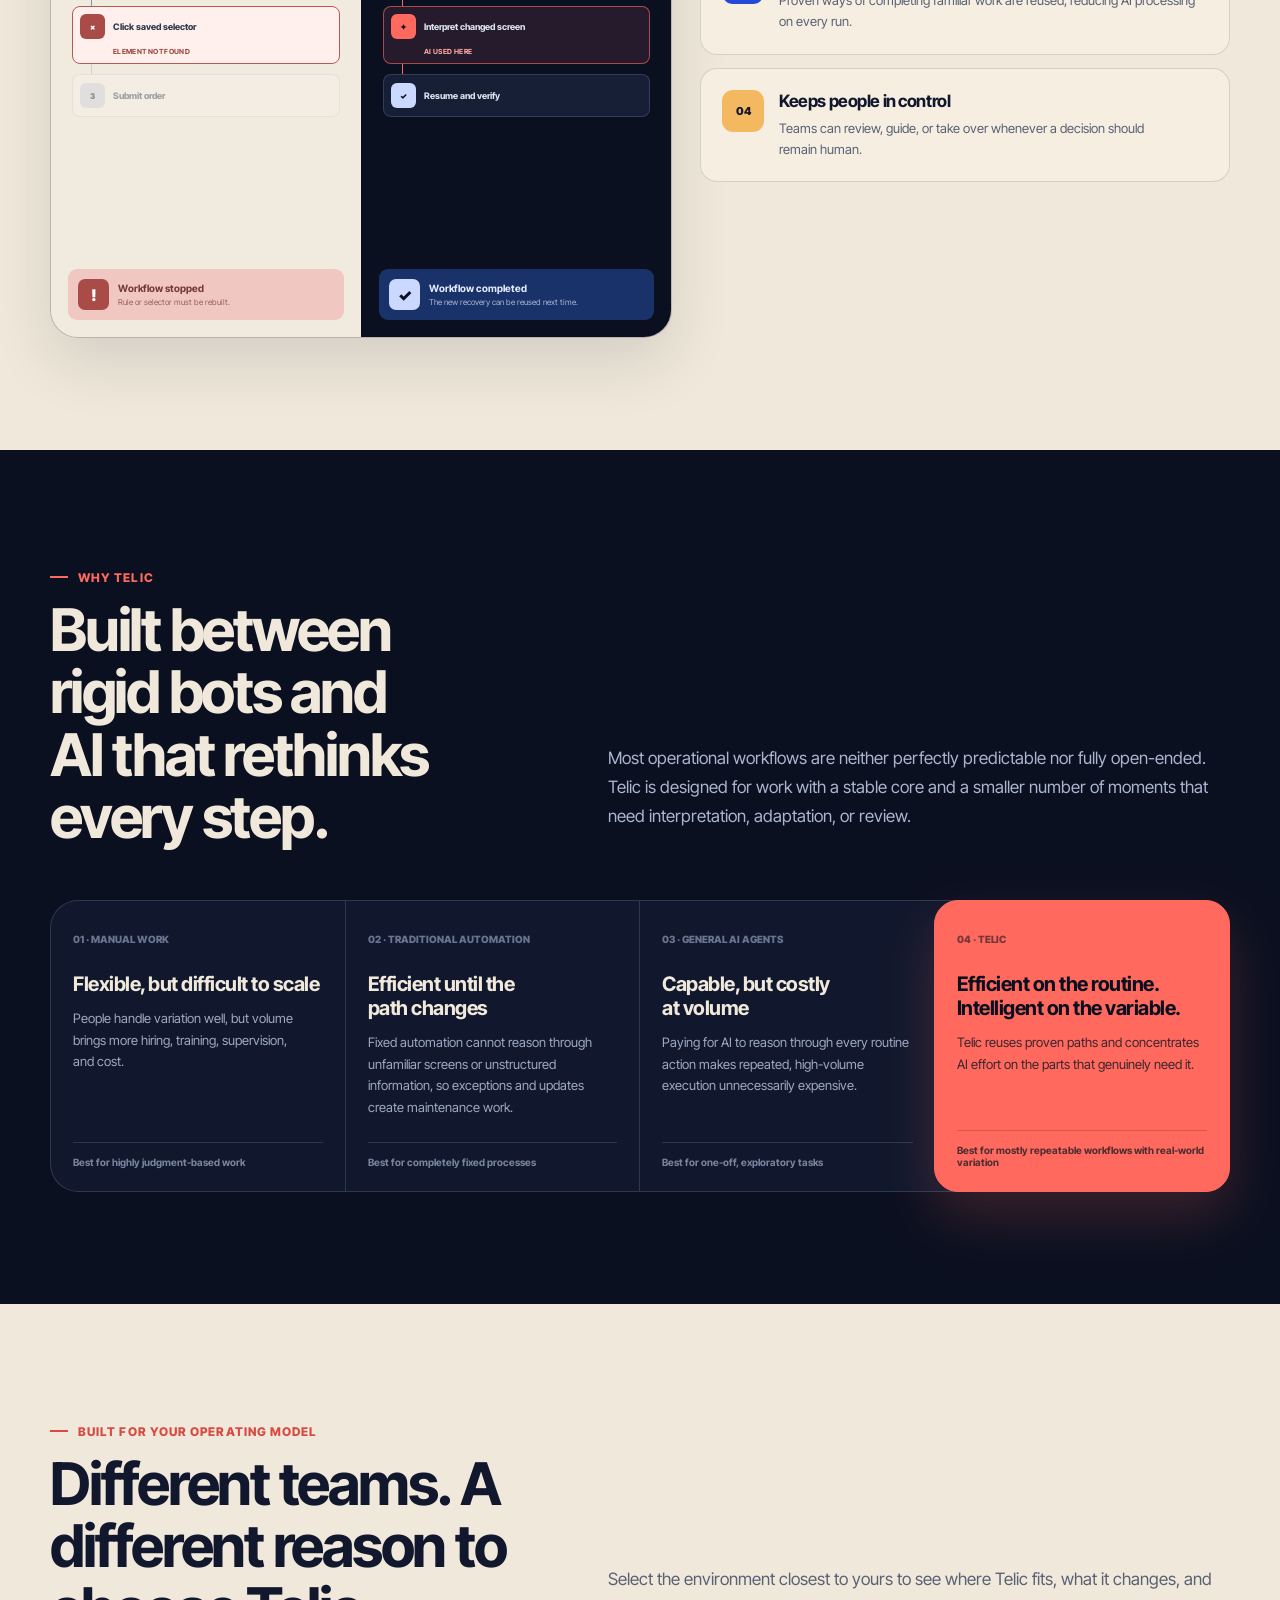
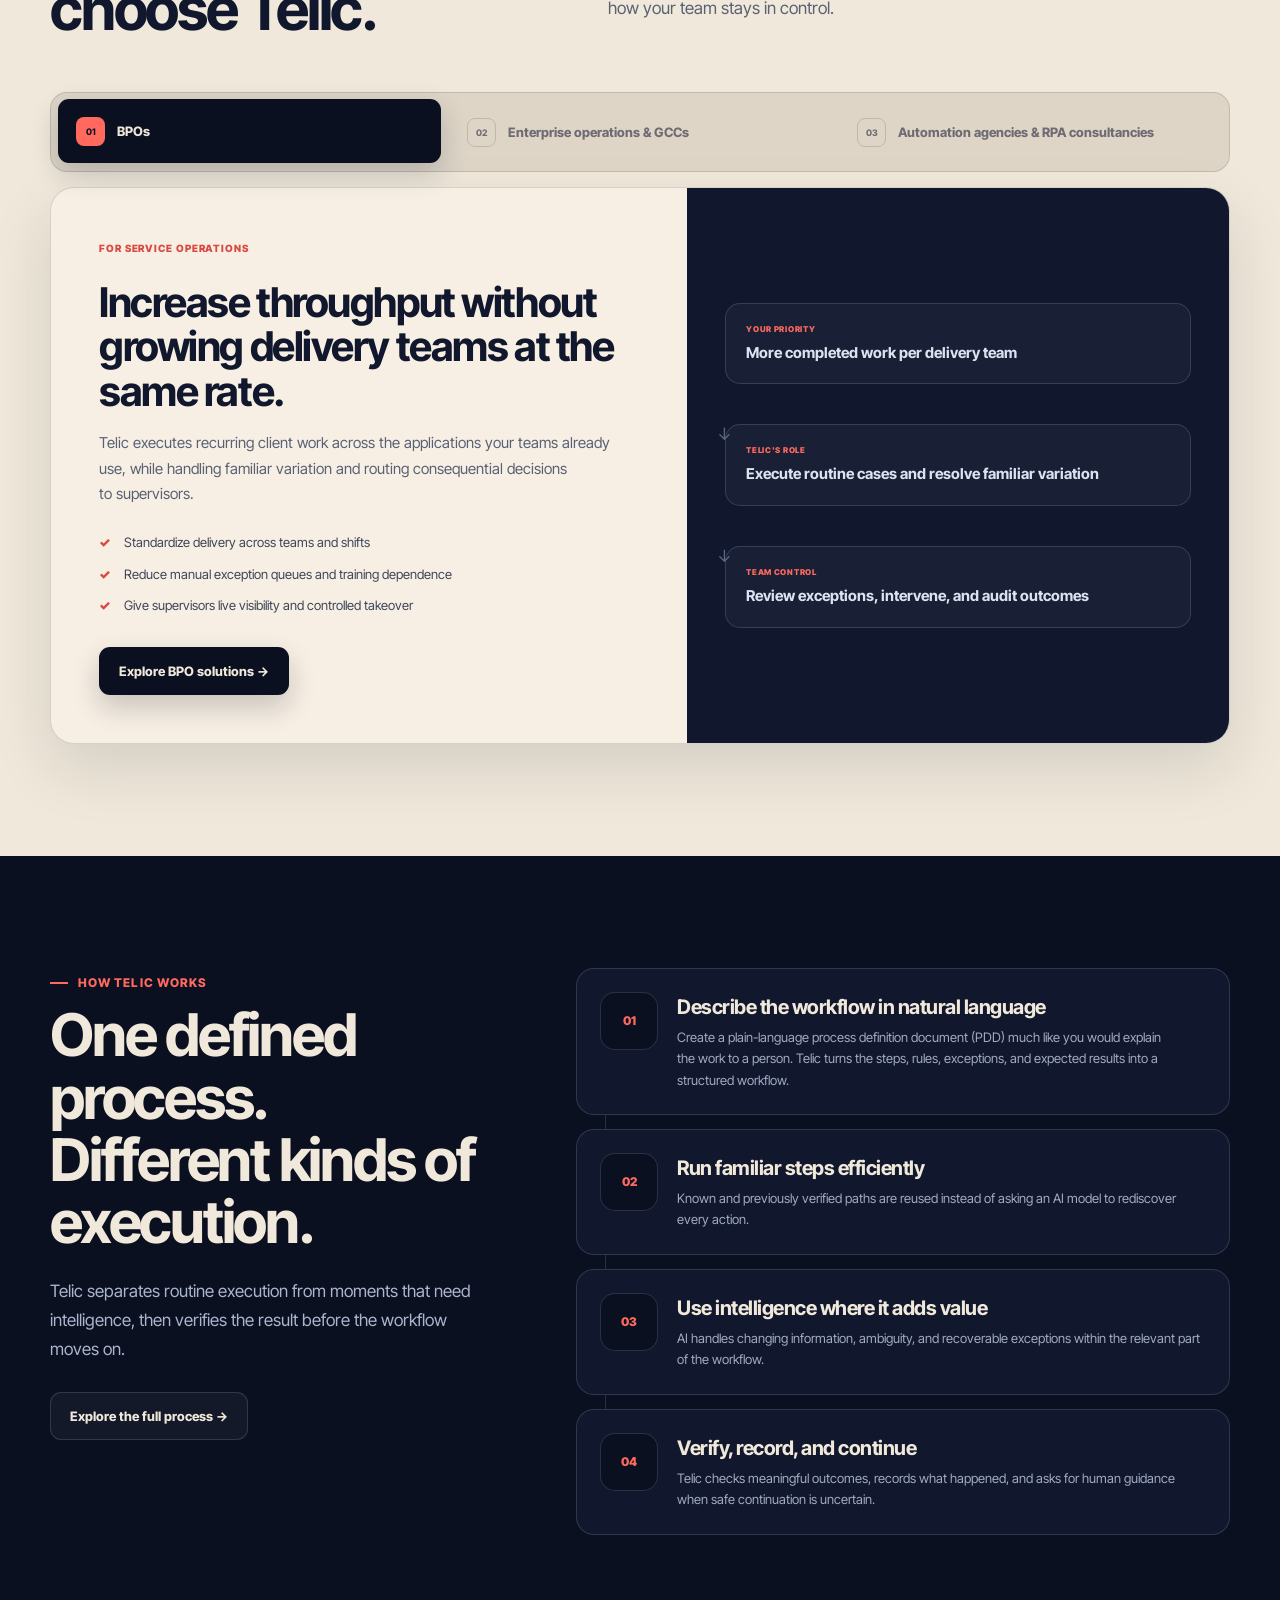
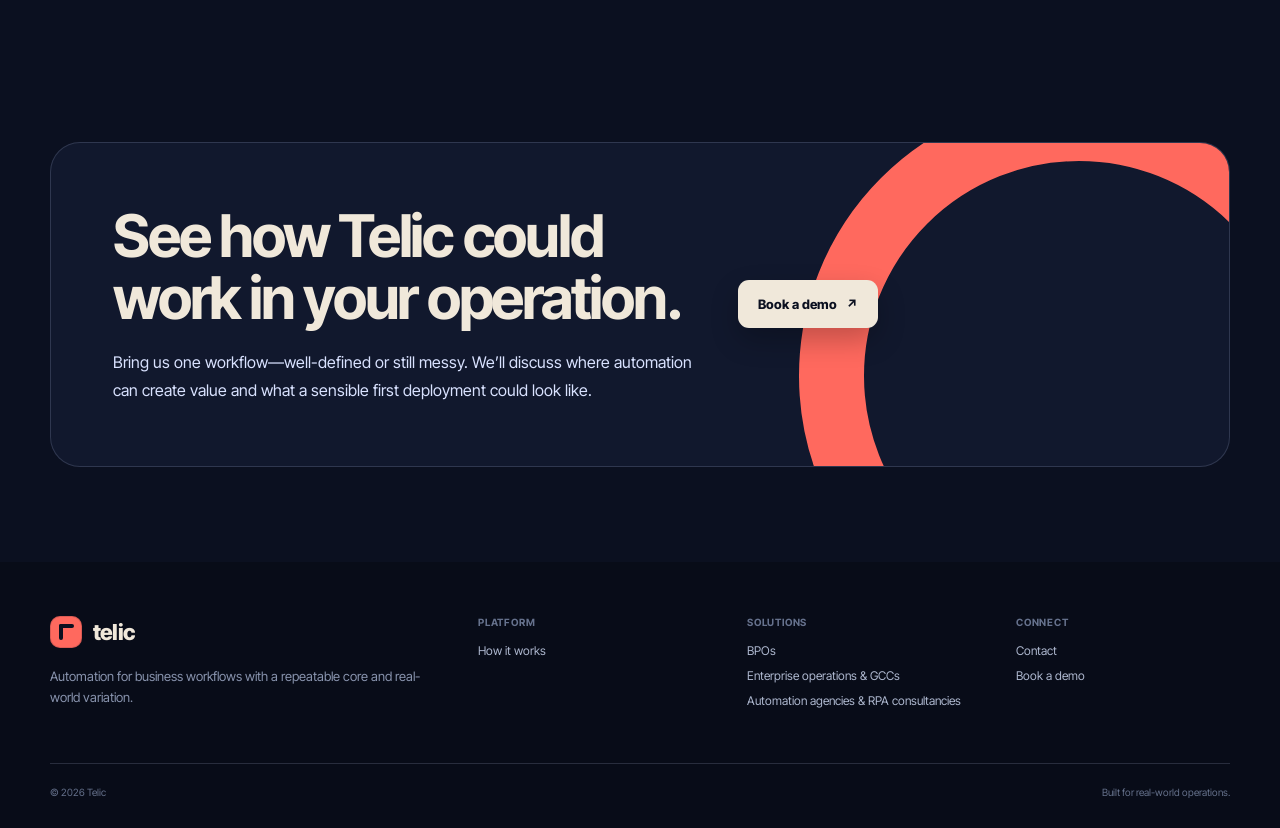
==== commit 05cea998: "I rly dk wot 2 add here" ====
--- a/index.html
+++ b/index.html
@@ -5,7 +5,7 @@
   <meta name="viewport" content="width=device-width,initial-scale=1">
   <meta name="description" content="Telic automates high-volume business workflows that combine repeatable work with changing information, decisions, and exceptions.">
   <title>Telic — Automation for real-world business workflows</title>
-  <link rel="stylesheet" href="styles.css?v=9">
+  <link rel="stylesheet" href="styles.css?v=10">
 </head>
 <body>
   <header class="site-header">
--- a/styles.css
+++ b/styles.css
@@ -35,8 +35,9 @@
 :focus-visible { outline: 3px solid var(--coral); outline-offset: 3px; }
 
 .shell { width: min(1180px, calc(100% - 44px)); margin-inline: auto; }
-.site-header { position: sticky; top: 0; z-index: 50; border-bottom: 1px solid var(--line-dark); background: rgba(11,16,32,.9); backdrop-filter: blur(18px); }
-.nav { display: flex; align-items: center; justify-content: space-between; min-height: 78px; padding: 0; }
+.site-header { position: sticky; top: 0; z-index: 50; background: var(--midnight); }
+.nav { display: flex; align-items: center; justify-content: space-between; min-height: 78px; padding: 0 26px; }
+.site-header .nav.shell { width: 100%; max-width: none; }
 .brand { display: flex; align-items: center; gap: 11px; color: var(--cream); font-size: 22px; font-weight: 800; letter-spacing: -.035em; }
 .brand-mark { position: relative; width: 32px; height: 32px; border-radius: 10px; background: var(--coral); box-shadow: inset 0 0 0 1px rgba(11,16,32,.15); }
 .brand-mark::before, .brand-mark::after { content: ""; position: absolute; left: 9px; background: var(--midnight); }
@@ -649,6 +650,7 @@
 @media (max-width: 650px) {
   .shell { width: min(100% - 26px,1180px); }
   .site-header { padding: 0; }
+  .nav { padding-inline: 13px; }
   .hero { padding: 50px 0 75px; }
   h1 { font-size: 48px; letter-spacing: -.034em; }
   h2 { font-size: 38px; }
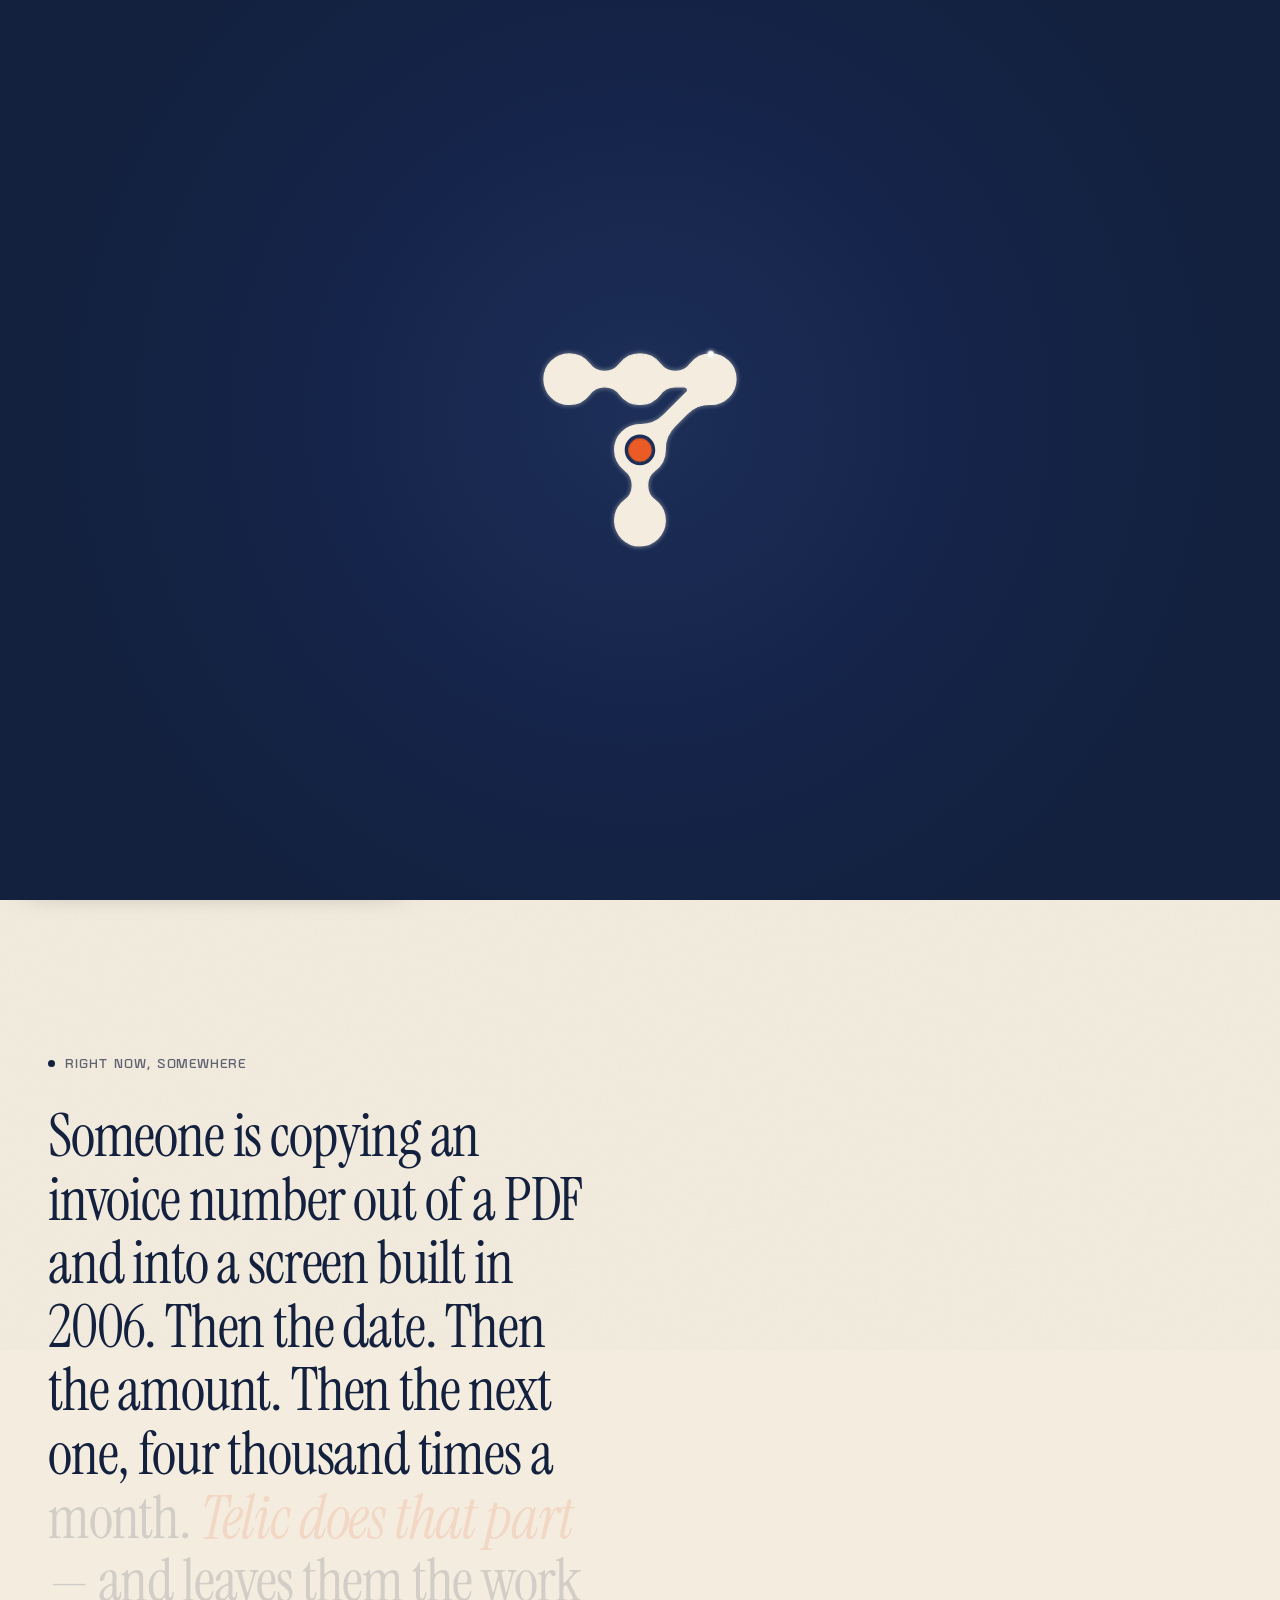
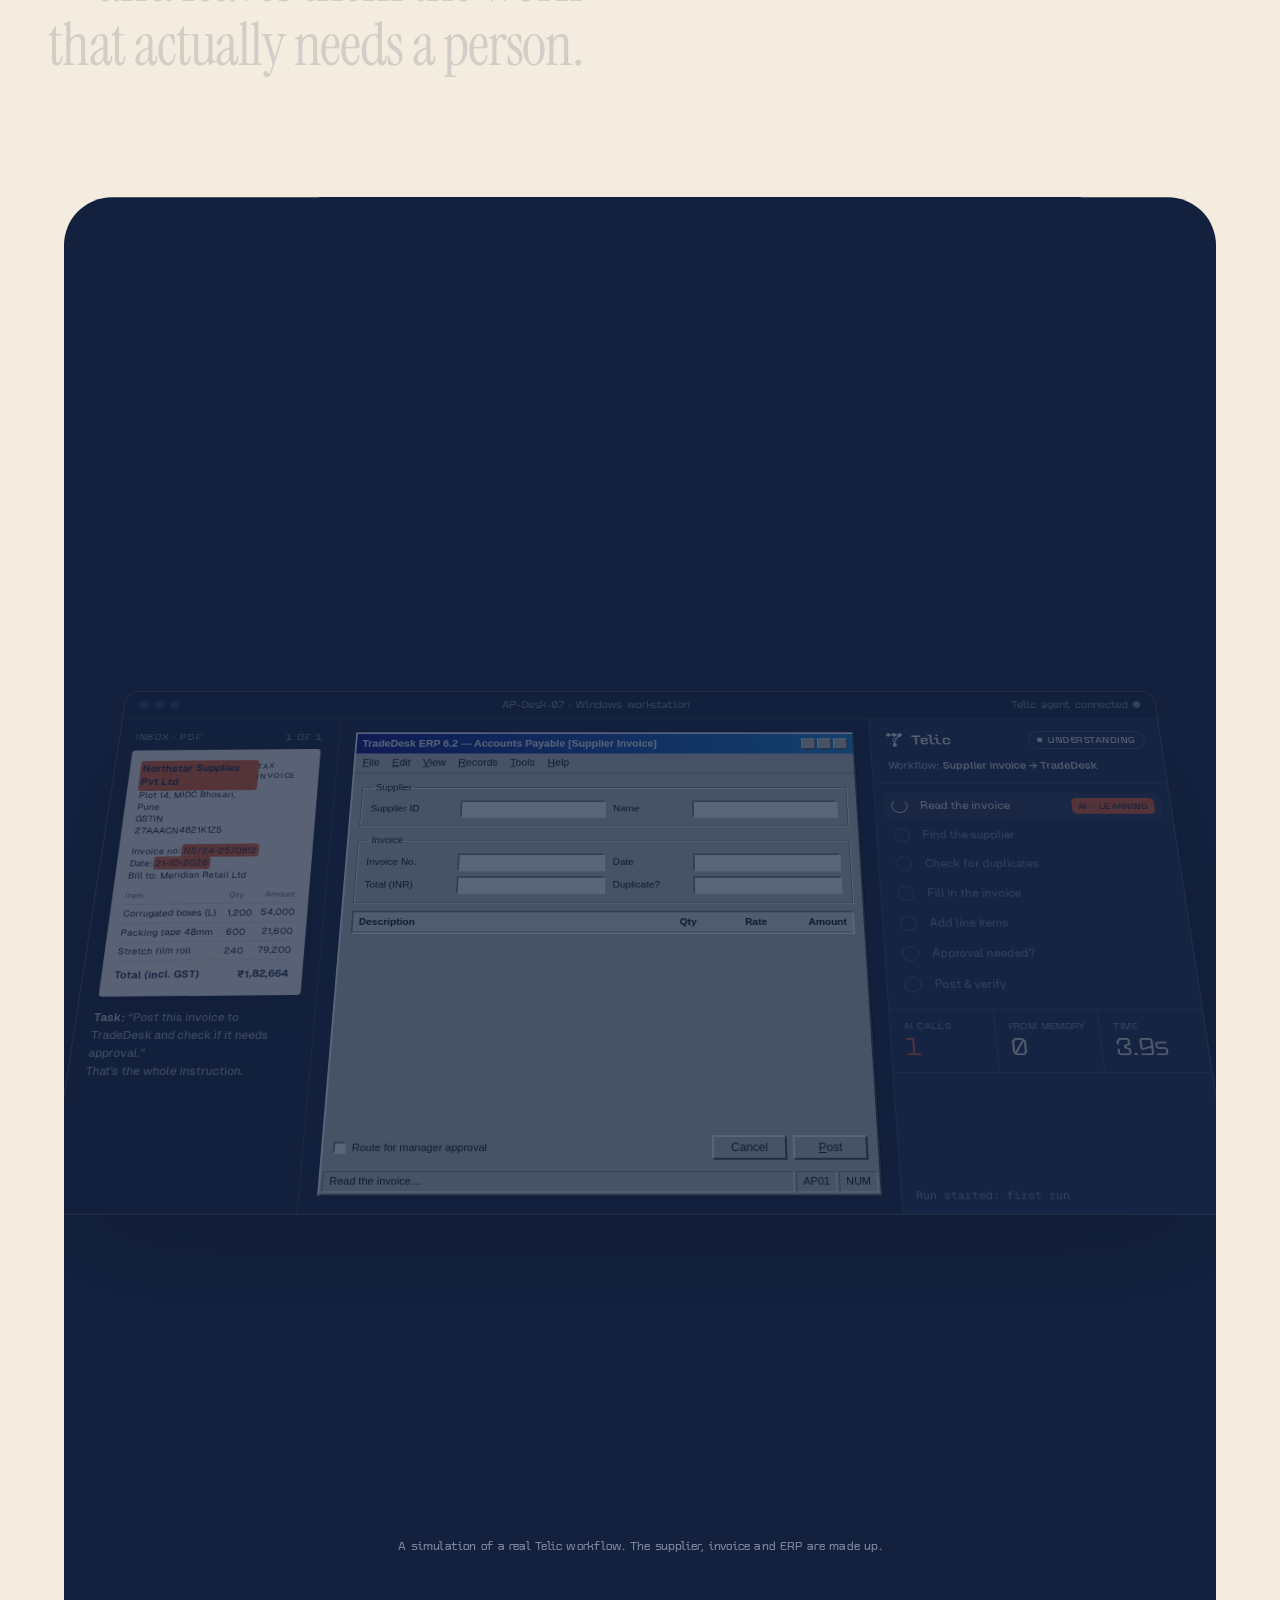
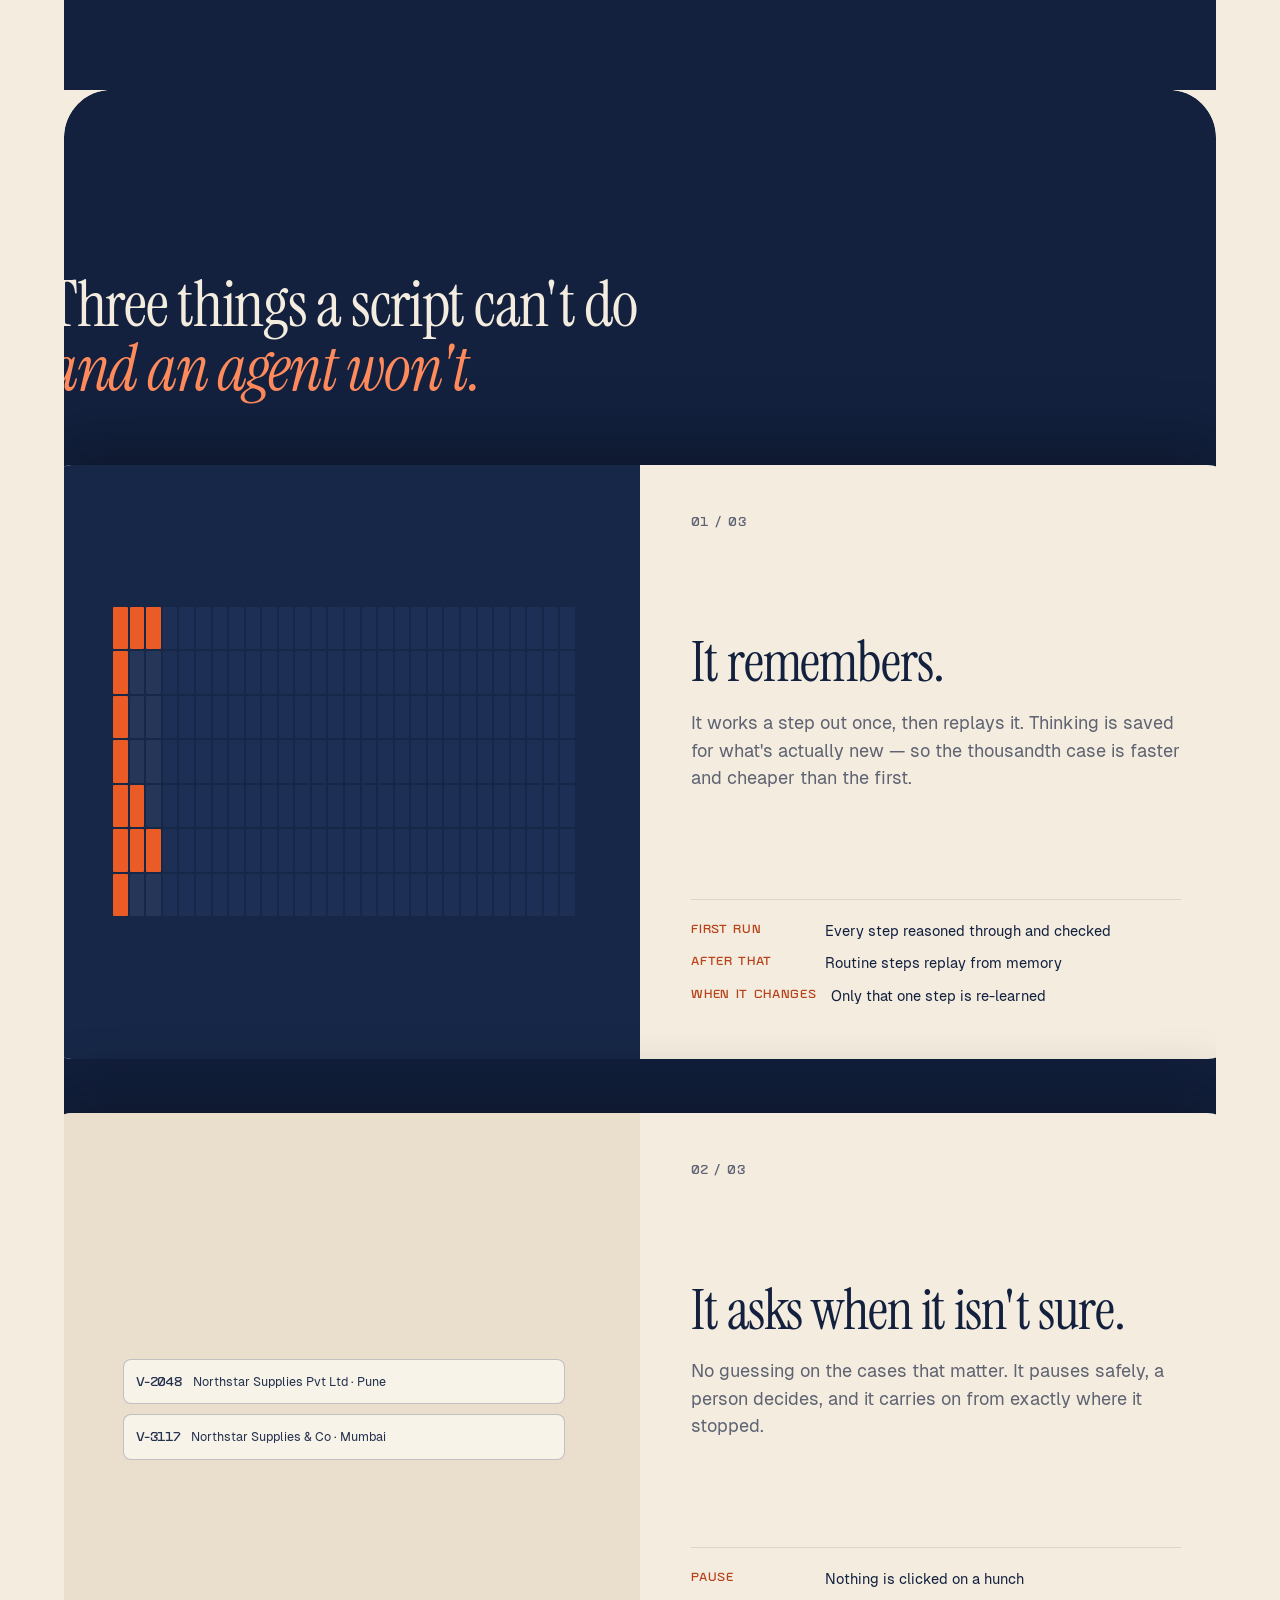
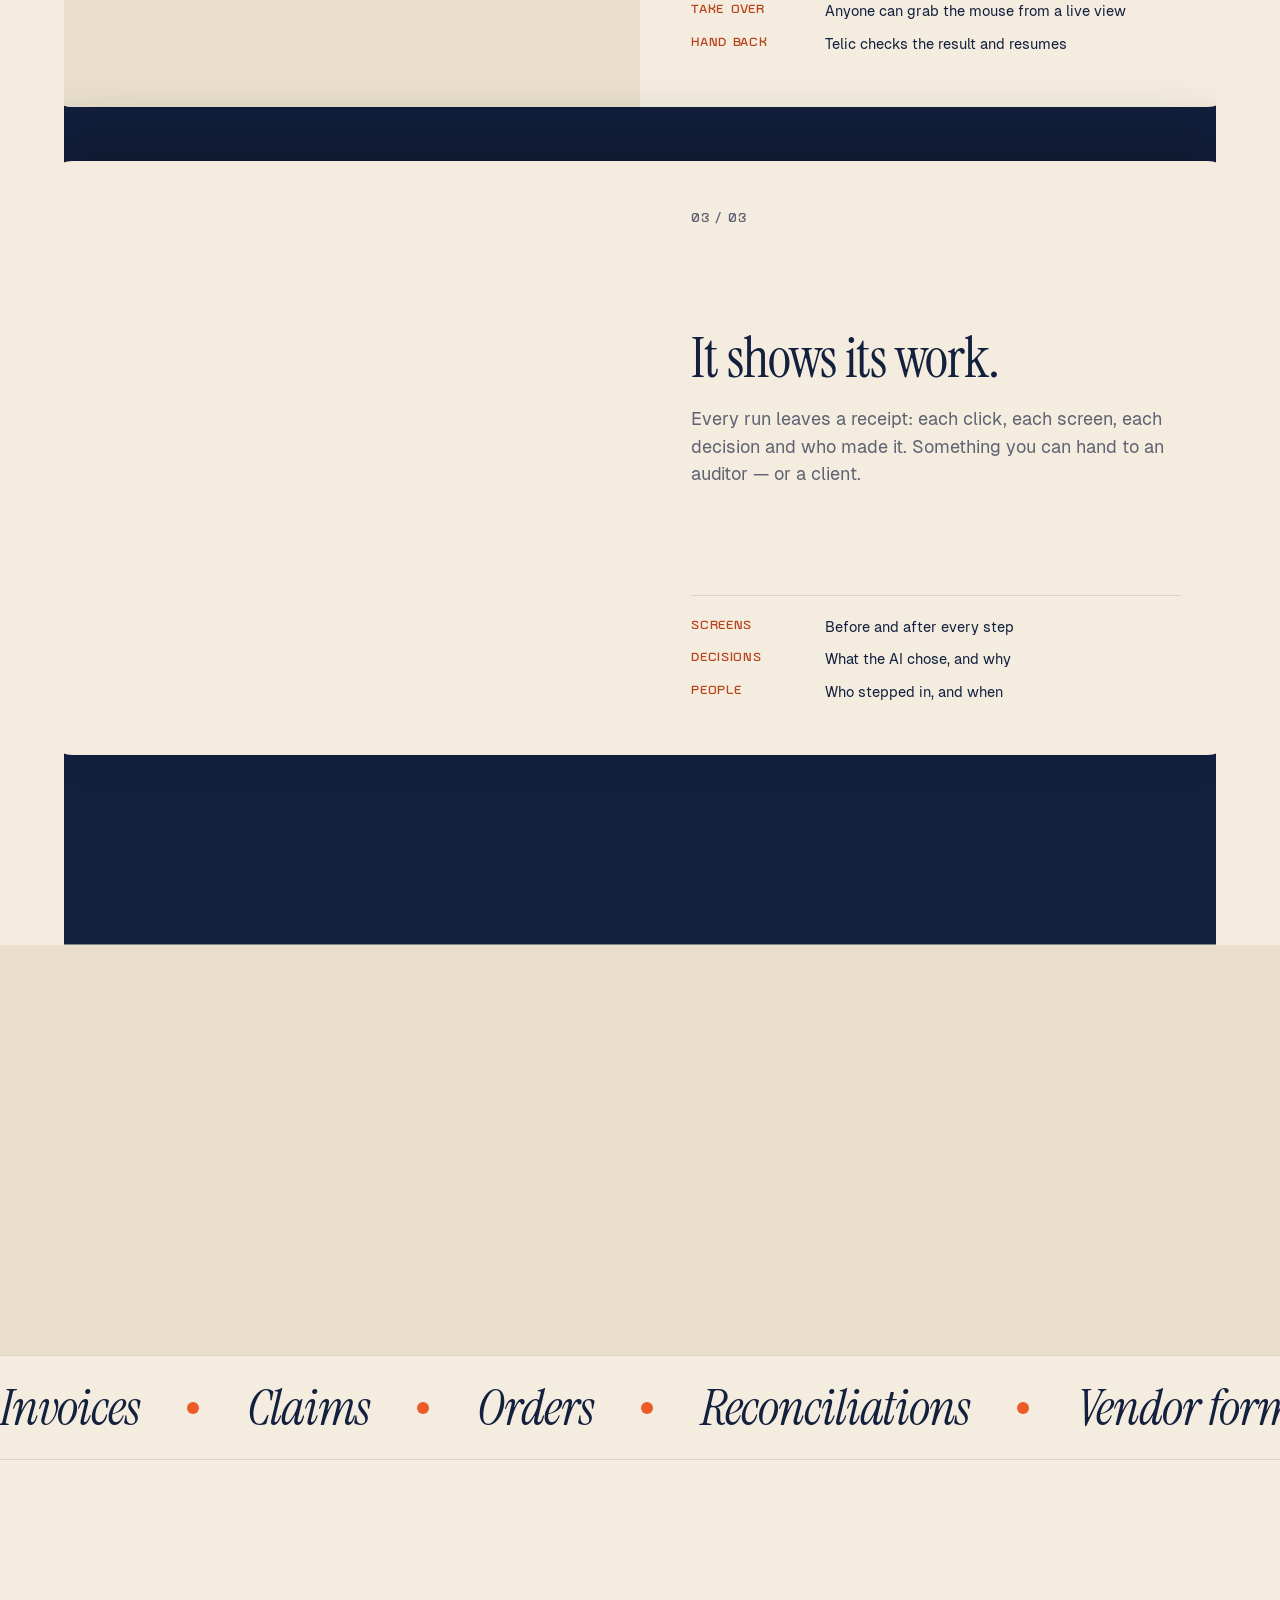
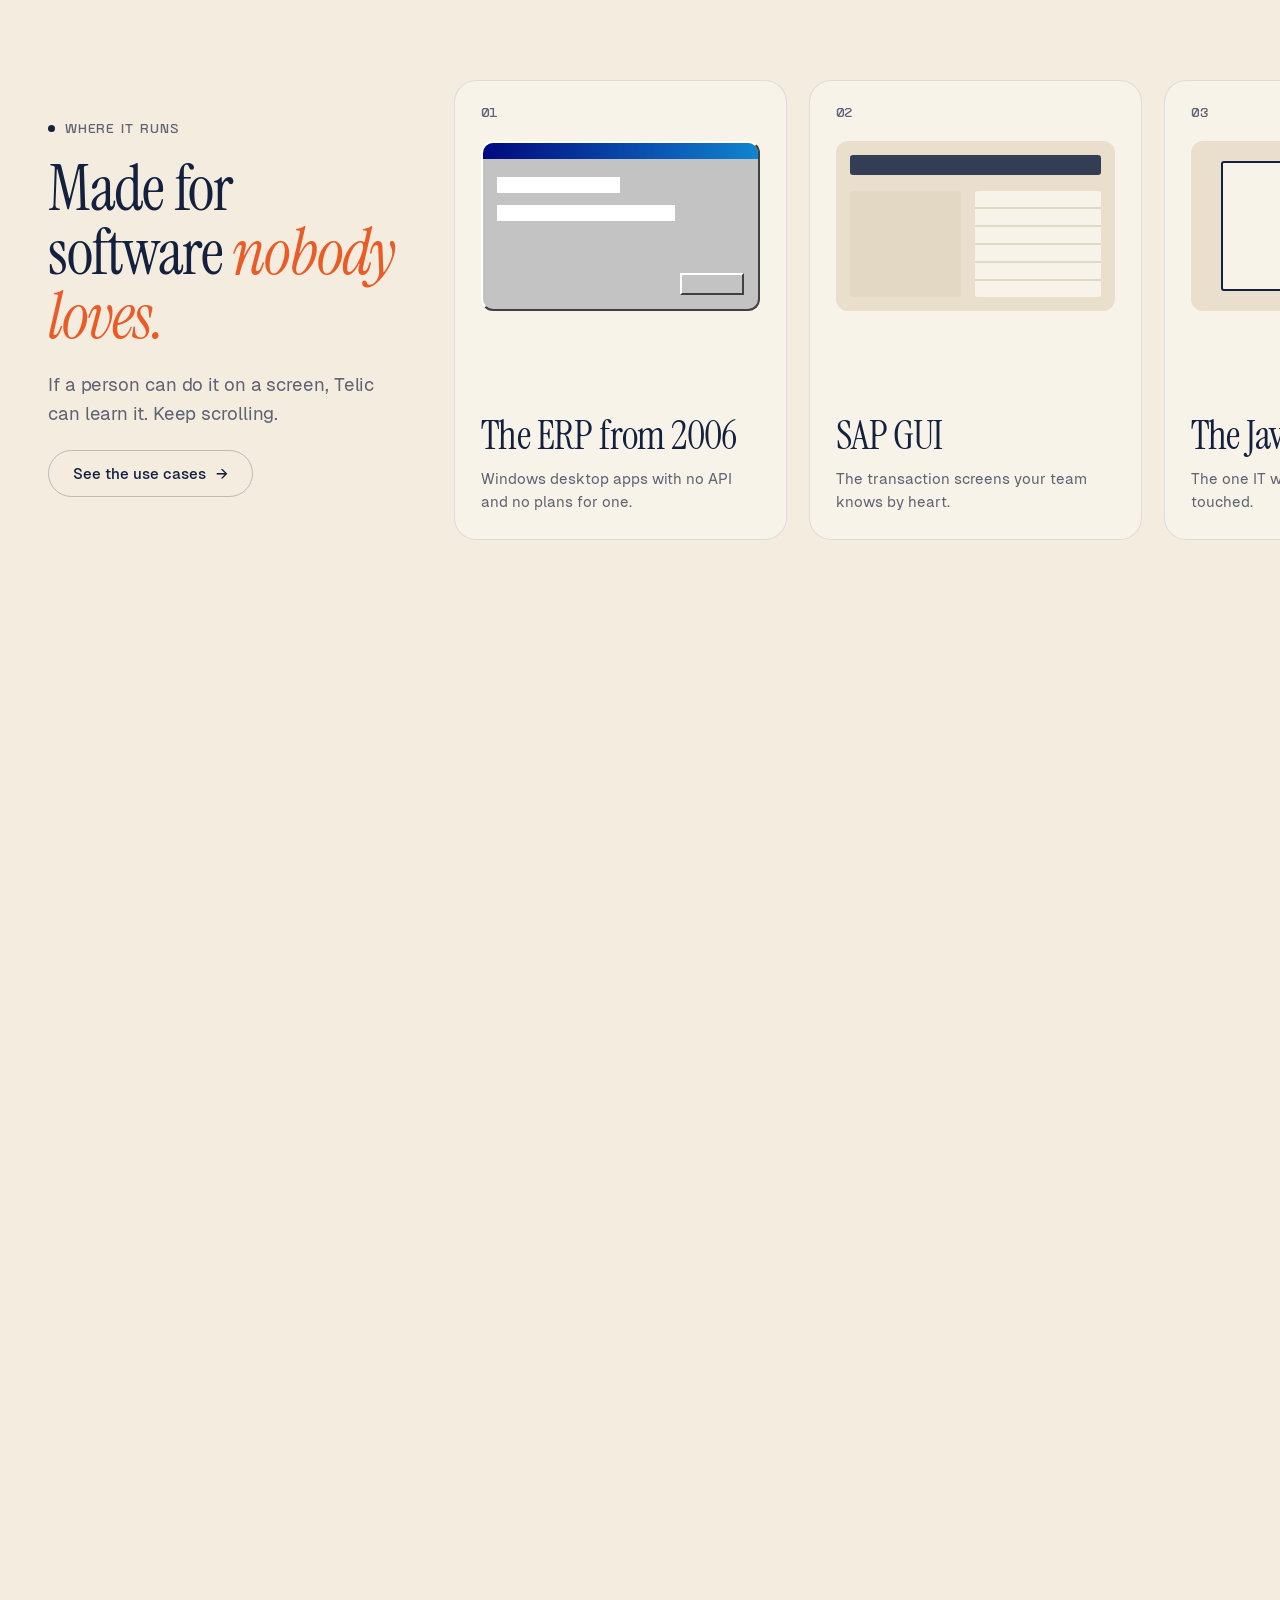
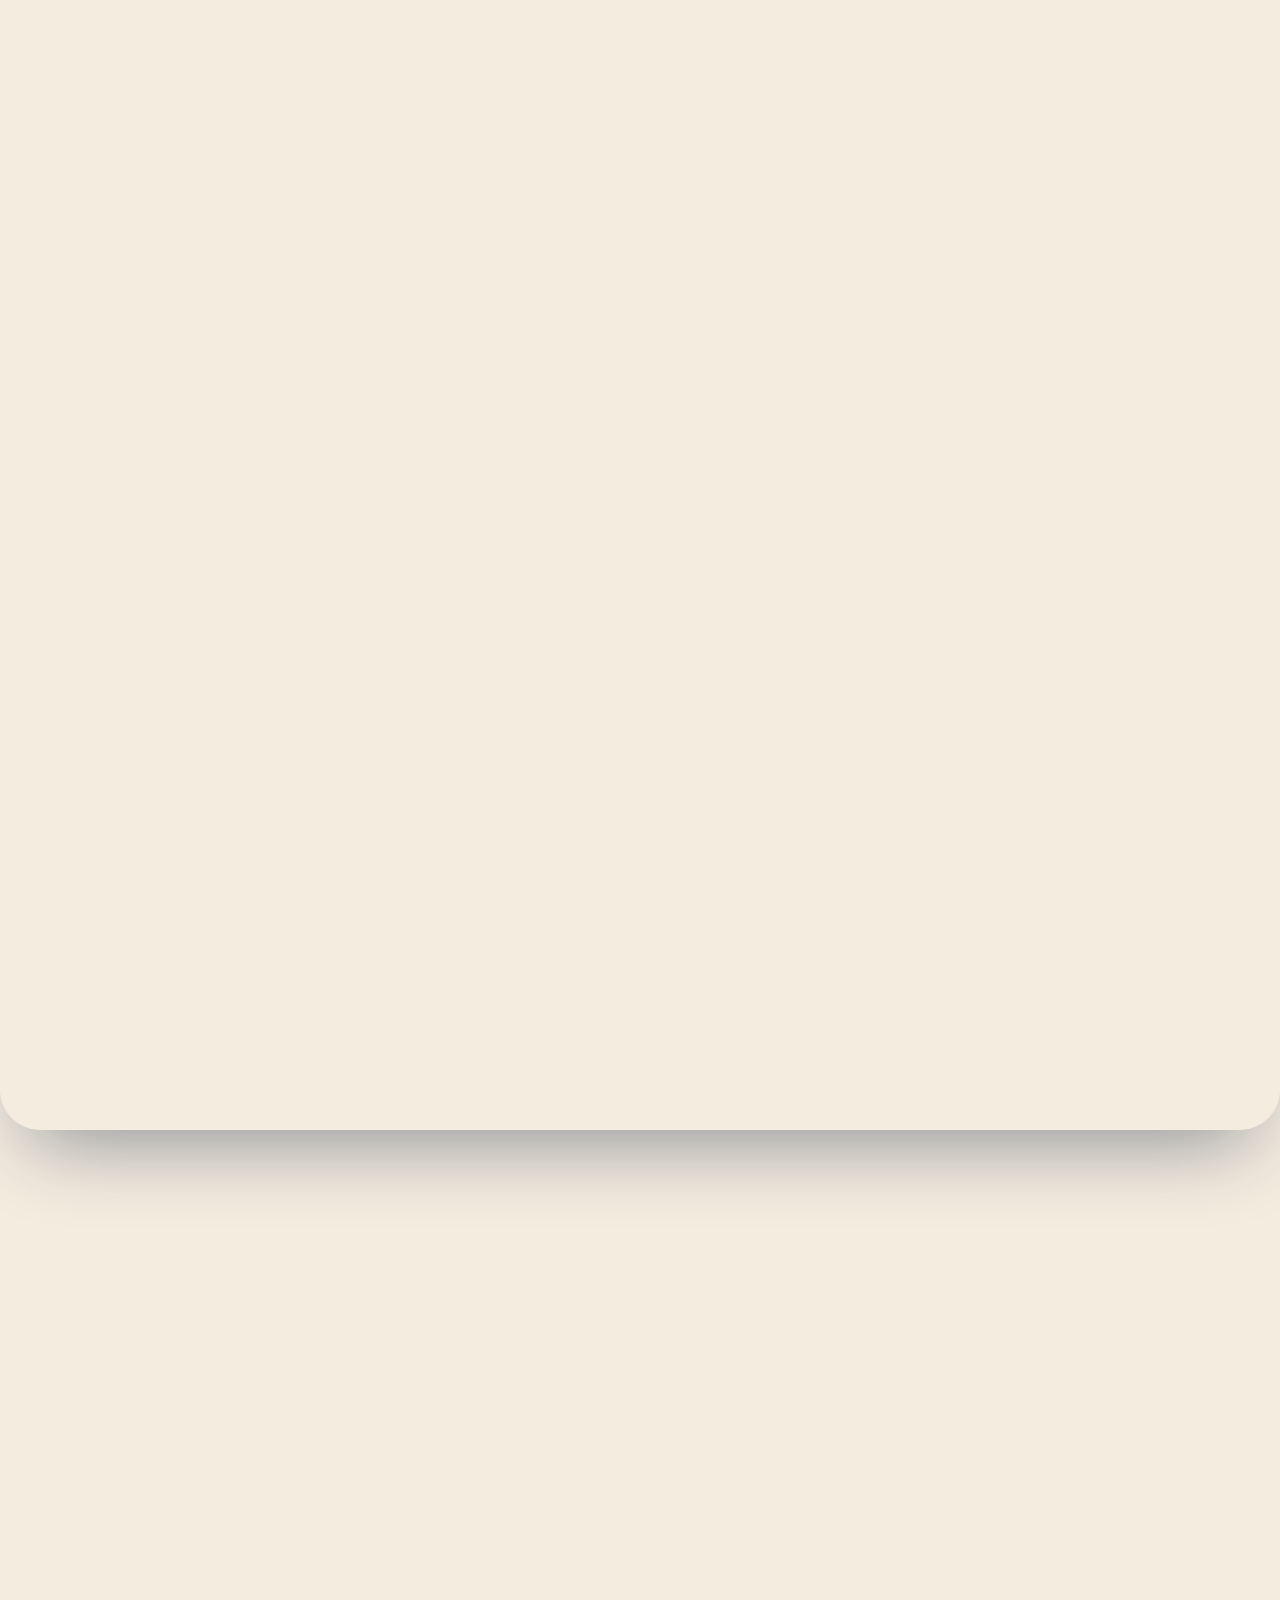
==== commit 4aa7a12d: "New website" ====
--- a/index.html
+++ b/index.html
@@ -1,129 +1,357 @@
 <!doctype html>
 <html lang="en">
 <head>
-  <meta charset="utf-8">
-  <meta name="viewport" content="width=device-width,initial-scale=1">
-  <meta name="description" content="Telic automates high-volume business workflows that combine repeatable work with changing information, decisions, and exceptions.">
-  <title>Telic — Automation for real-world business workflows</title>
-  <link rel="stylesheet" href="styles.css?v=10">
+<meta charset="utf-8">
+<meta name="viewport" content="width=device-width, initial-scale=1">
+<title>Telic — Your team shouldn't be the API</title>
+<meta name="description" content="Telic is an AI operator for legacy business software. It learns a back-office job by doing it, remembers every step that worked, and only thinks when something is new.">
+<meta name="theme-color" content="#f3ecdf">
+<meta property="og:title" content="Telic — Your team shouldn't be the API">
+<meta property="og:description" content="Telic is an AI operator for legacy business software. It learns a back-office job by doing it, remembers every step that worked, and only thinks when something is new.">
+<meta property="og:type" content="website">
+<link rel="icon" href="assets/favicon.svg" type="image/svg+xml">
+<link rel="stylesheet" href="styles.css">
+<script>try{var f=localStorage.getItem("telic-font");if(f)document.documentElement.dataset.font=f;if(sessionStorage.getItem("telic-seen")==="1")document.documentElement.classList.add("seen")}catch(e){}</script>
 </head>
-<body>
-  <header class="site-header">
-    <nav class="nav shell" aria-label="Primary navigation">
-      <a class="brand" href="index.html" aria-label="Telic home"><span class="brand-mark" aria-hidden="true"></span>telic</a>
-      <div class="nav-links">
-        
-        <div class="solutions">
-          <button class="solutions-trigger" type="button" aria-expanded="false">Solutions <svg width="11" height="11" viewBox="0 0 12 12" fill="none" aria-hidden="true"><path d="m2.5 4.5 3.5 3.5 3.5-3.5" stroke="currentColor" stroke-width="1.5" stroke-linecap="round"/></svg></button>
-          <div class="solutions-menu">
-            <a class="solution-link" href="solution-bpo.html"><span class="solution-icon">01</span><span><strong>BPOs</strong><small>Increase throughput across client delivery operations.</small></span></a>
-            <a class="solution-link" href="solution-enterprise-gcc.html"><span class="solution-icon">02</span><span><strong>Enterprise operations &amp; GCCs</strong><small>Scale recurring work across enterprise and GCC operations.</small></span></a>
-            <a class="solution-link" href="solution-agencies.html"><span class="solution-icon">03</span><span><strong>Automation agencies &amp; RPA consultancies</strong><small>Deliver more customer workflows with Telic.</small></span></a>
-          </div>
-        </div>
-        <a class="nav-link" href="how-it-works.html">How it works</a>
-        <a class="nav-link" href="contact.html">Contact</a>
-      </div>
-      <a class="button button-coral nav-cta" href="contact.html#demo">Book a demo <span aria-hidden="true">↗</span></a>
-      <button class="mobile-toggle" type="button" aria-label="Toggle navigation" aria-expanded="false"><svg width="19" height="19" viewBox="0 0 20 20" fill="none"><path d="M3 5.5h14M3 10h14M3 14.5h14" stroke="currentColor" stroke-width="1.7" stroke-linecap="round"/></svg></button>
-    </nav>
-  </header>
-
-  <main>
-    <section class="hero">
-      <div class="hero-grid shell">
-        <div class="hero-copy">
-          <div class="eyebrow">Automation for real-world business workflows</div>
-          <h1>Complete more work with less manual effort.</h1>
-          <p class="lede">Telic automates high-volume workflows that follow a familiar process—but still involve changing information, messy documents, decisions, and exceptions.</p>
-          <div class="hero-actions"><a class="button button-coral" href="contact.html#demo">Book a demo <span>↗</span></a><a class="button button-ghost" href="how-it-works.html">See how Telic works</a></div>
-        </div>
-        <div class="hero-runtime" aria-label="Telic directing a purchase order workflow inside a business application">
-          <div class="runtime-split">
-            <div class="business-app">
-              <div class="visual-label"><i></i>BUSINESS APPLICATION</div>
-              <div class="app-chrome"><span>Operations Suite</span><span>— □ ×</span></div>
-              <div class="app-layout"><aside><b>OS</b><span>Orders</span><span>Customers</span><span>Inventory</span><span>Reports</span></aside><div class="app-workspace"><div class="app-title"><div><small>ORDER ENTRY</small><strong>New purchase order</strong></div><span>Draft</span></div><div class="app-fields"><label data-hero-step="0">Customer<b>Northstar Supplies</b><em>Current action</em></label><label data-hero-step="1">Reference<b>PO-73918</b><em>Current action</em></label><label class="wide" data-hero-step="2">Product<b>Valve assembly · pack 25</b><em>Current action</em></label><label data-hero-step="2">Quantity<b>4</b></label><label>Delivery<b>Warehouse B</b></label></div><div class="app-table" data-hero-step="3"><span>ITEM</span><span>QTY</span><span>STATUS</span><b>Valve assembly</b><b>4</b><b>Ready to submit</b><em>Verifying result</em></div></div></div>
+<body data-page="home">
+
+<div class="preloader" aria-hidden="true">
+  <svg class="pl-mark" viewBox="-40 -40 402 402">
+    <defs><filter id="plGlow" x="-60%" y="-60%" width="220%" height="220%"><feGaussianBlur stdDeviation="3.5" result="b"/><feMerge><feMergeNode in="b"/><feMergeNode in="SourceGraphic"/></feMerge></filter></defs>
+    <path class="pl-solid" d="M 279.42 0 C 265.57 0 253.27 6.65 245.55 16.93 C 239.69 24.73 230.61 29.46 220.85 29.46 L 219.63 29.46 C 209.83 29.46 200.69 24.73 194.79 16.89 C 187.06 6.63 174.78 0 160.95 0 C 147.12 0 134.84 6.63 127.11 16.89 C 121.21 24.73 112.08 29.46 102.27 29.46 L 101.05 29.46 C 91.29 29.46 82.21 24.73 76.35 16.93 C 68.63 6.65 56.33 0 42.48 0 C 19.11 0 0.3 18.69 0.15 42.06 C 0 65.56 19.01 84.67 42.48 84.67 C 56.31 84.67 68.59 78.04 76.31 67.78 C 82.22 59.94 91.36 55.21 101.17 55.21 L 102.27 55.21 C 112.08 55.21 121.21 59.94 127.11 67.78 C 134.84 78.04 147.12 84.67 160.95 84.67 C 174.78 84.67 187.06 78.04 194.78 67.78 C 200.69 59.94 209.82 55.21 219.63 55.21 L 235.35 55.21 C 237.51 55.21 239.45 56.51 240.28 58.5 L 240.31 58.57 C 241.14 60.56 240.68 62.86 239.15 64.39 L 201.09 102.45 C 190.63 112.9 176.39 118.7 161.6 118.47 C 161.44 118.47 161.27 118.47 161.1 118.47 C 137.76 118.39 118.62 137.45 118.61 160.79 C 118.61 174.64 125.26 186.95 135.55 194.67 C 143.35 200.52 148.07 209.61 148.07 219.36 L 148.07 220.7 C 148.07 230.46 143.35 239.54 135.55 245.4 C 125.27 253.12 118.61 265.41 118.61 279.26 C 118.61 302.63 137.31 321.45 160.67 321.59 C 184.18 321.74 203.28 302.73 203.28 279.26 C 203.28 265.39 196.61 253.08 186.29 245.36 C 178.5 239.52 173.83 230.43 173.83 220.7 L 173.83 219.36 C 173.83 209.63 178.5 200.54 186.29 194.7 C 196.61 186.98 203.28 174.67 203.28 160.8 C 203.28 160.51 203.28 160.21 203.27 159.93 C 202.97 145.21 208.9 131.05 219.31 120.65 L 239.27 100.69 C 249.67 90.29 263.83 84.36 278.54 84.66 C 278.83 84.66 279.12 84.66 279.42 84.66 C 302.89 84.66 321.9 65.56 321.75 42.05 C 321.6 18.69 302.78 0 279.42 0 Z M 160.95 186.39 C 146.81 186.39 135.35 174.93 135.35 160.8 C 135.35 146.66 146.81 135.2 160.95 135.2 C 175.08 135.2 186.54 146.66 186.54 160.8 C 186.54 174.93 175.08 186.39 160.95 186.39 Z M 160.95 186.39"/>
+    <path class="pl-outline" pathLength="1" d="M 279.42 0 C 265.57 0 253.27 6.65 245.55 16.93 C 239.69 24.73 230.61 29.46 220.85 29.46 L 219.63 29.46 C 209.83 29.46 200.69 24.73 194.79 16.89 C 187.06 6.63 174.78 0 160.95 0 C 147.12 0 134.84 6.63 127.11 16.89 C 121.21 24.73 112.08 29.46 102.27 29.46 L 101.05 29.46 C 91.29 29.46 82.21 24.73 76.35 16.93 C 68.63 6.65 56.33 0 42.48 0 C 19.11 0 0.3 18.69 0.15 42.06 C 0 65.56 19.01 84.67 42.48 84.67 C 56.31 84.67 68.59 78.04 76.31 67.78 C 82.22 59.94 91.36 55.21 101.17 55.21 L 102.27 55.21 C 112.08 55.21 121.21 59.94 127.11 67.78 C 134.84 78.04 147.12 84.67 160.95 84.67 C 174.78 84.67 187.06 78.04 194.78 67.78 C 200.69 59.94 209.82 55.21 219.63 55.21 L 235.35 55.21 C 237.51 55.21 239.45 56.51 240.28 58.5 L 240.31 58.57 C 241.14 60.56 240.68 62.86 239.15 64.39 L 201.09 102.45 C 190.63 112.9 176.39 118.7 161.6 118.47 C 161.44 118.47 161.27 118.47 161.1 118.47 C 137.76 118.39 118.62 137.45 118.61 160.79 C 118.61 174.64 125.26 186.95 135.55 194.67 C 143.35 200.52 148.07 209.61 148.07 219.36 L 148.07 220.7 C 148.07 230.46 143.35 239.54 135.55 245.4 C 125.27 253.12 118.61 265.41 118.61 279.26 C 118.61 302.63 137.31 321.45 160.67 321.59 C 184.18 321.74 203.28 302.73 203.28 279.26 C 203.28 265.39 196.61 253.08 186.29 245.36 C 178.5 239.52 173.83 230.43 173.83 220.7 L 173.83 219.36 C 173.83 209.63 178.5 200.54 186.29 194.7 C 196.61 186.98 203.28 174.67 203.28 160.8 C 203.28 160.51 203.28 160.21 203.27 159.93 C 202.97 145.21 208.9 131.05 219.31 120.65 L 239.27 100.69 C 249.67 90.29 263.83 84.36 278.54 84.66 C 278.83 84.66 279.12 84.66 279.42 84.66 C 302.89 84.66 321.9 65.56 321.75 42.05 C 321.6 18.69 302.78 0 279.42 0 Z"/>
+    <circle class="pl-ring" cx="161" cy="161" r="22"/>
+    <circle class="pl-node" cx="41" cy="41" r="22"/><circle class="pl-node" cx="161" cy="41" r="22"/><circle class="pl-node" cx="281" cy="41" r="22"/><circle class="pl-node" cx="161" cy="281" r="22"/><circle class="pl-node ai" cx="161" cy="161" r="19"/>
+    <circle class="pl-tip" r="5" cx="-100" cy="-100"/>
+  </svg>
+</div>
+
+<svg width="0" height="0" style="position:absolute" aria-hidden="true">
+  <symbol id="mark" viewBox="0 0 322 322"><path fill="currentColor" d="M 279.42 0 C 265.57 0 253.27 6.65 245.55 16.93 C 239.69 24.73 230.61 29.46 220.85 29.46 L 219.63 29.46 C 209.83 29.46 200.69 24.73 194.79 16.89 C 187.06 6.63 174.78 0 160.95 0 C 147.12 0 134.84 6.63 127.11 16.89 C 121.21 24.73 112.08 29.46 102.27 29.46 L 101.05 29.46 C 91.29 29.46 82.21 24.73 76.35 16.93 C 68.63 6.65 56.33 0 42.48 0 C 19.11 0 0.3 18.69 0.15 42.06 C 0 65.56 19.01 84.67 42.48 84.67 C 56.31 84.67 68.59 78.04 76.31 67.78 C 82.22 59.94 91.36 55.21 101.17 55.21 L 102.27 55.21 C 112.08 55.21 121.21 59.94 127.11 67.78 C 134.84 78.04 147.12 84.67 160.95 84.67 C 174.78 84.67 187.06 78.04 194.78 67.78 C 200.69 59.94 209.82 55.21 219.63 55.21 L 235.35 55.21 C 237.51 55.21 239.45 56.51 240.28 58.5 L 240.31 58.57 C 241.14 60.56 240.68 62.86 239.15 64.39 L 201.09 102.45 C 190.63 112.9 176.39 118.7 161.6 118.47 C 161.44 118.47 161.27 118.47 161.1 118.47 C 137.76 118.39 118.62 137.45 118.61 160.79 C 118.61 174.64 125.26 186.95 135.55 194.67 C 143.35 200.52 148.07 209.61 148.07 219.36 L 148.07 220.7 C 148.07 230.46 143.35 239.54 135.55 245.4 C 125.27 253.12 118.61 265.41 118.61 279.26 C 118.61 302.63 137.31 321.45 160.67 321.59 C 184.18 321.74 203.28 302.73 203.28 279.26 C 203.28 265.39 196.61 253.08 186.29 245.36 C 178.5 239.52 173.83 230.43 173.83 220.7 L 173.83 219.36 C 173.83 209.63 178.5 200.54 186.29 194.7 C 196.61 186.98 203.28 174.67 203.28 160.8 C 203.28 160.51 203.28 160.21 203.27 159.93 C 202.97 145.21 208.9 131.05 219.31 120.65 L 239.27 100.69 C 249.67 90.29 263.83 84.36 278.54 84.66 C 278.83 84.66 279.12 84.66 279.42 84.66 C 302.89 84.66 321.9 65.56 321.75 42.05 C 321.6 18.69 302.78 0 279.42 0 Z M 160.95 186.39 C 146.81 186.39 135.35 174.93 135.35 160.8 C 135.35 146.66 146.81 135.2 160.95 135.2 C 175.08 135.2 186.54 146.66 186.54 160.8 C 186.54 174.93 175.08 186.39 160.95 186.39 Z M 160.95 186.39"/></symbol>
+</svg>
+
+<div class="progress" id="progress"></div>
+
+<header class="nav" id="nav">
+  <div class="wrap nav__inner">
+    <a href="index.html" class="logo" aria-label="Telic home"><svg><use href="#mark"/></svg><span>Telic</span></a>
+    <nav class="nav__links" aria-label="Main"><a href="index.html#watch">Live demo</a><a href="product.html">Product</a><a href="use-cases.html">Use cases</a><a href="pricing.html">Pricing</a></nav>
+    <div class="nav__cta">
+      <a href="contact.html" class="btn btn--primary magnetic">Show us a workflow <span class="arrow">→</span></a>
+      <button class="nav__burger" id="burger" aria-label="Open menu" aria-expanded="false"><span></span><span></span></button>
+    </div>
+  </div>
+</header>
+<nav class="mobile-menu" id="mobileMenu" aria-label="Mobile"><a href="index.html#watch">Live demo</a><a href="product.html">Product</a><a href="use-cases.html">Use cases</a><a href="pricing.html">Pricing</a><a href="contact.html">Show us a workflow</a></nav>
+
+<main id="top">
+<!-- ============================== HERO ============================== -->
+<section class="hero" id="hero">
+  <div class="hero__blob" aria-hidden="true"></div>
+  <div class="wrap hero__inner">
+    <div class="hero__text">
+      <span class="badge" data-reveal><b>Pilots open</b> For BPOs and shared-service teams in India</span>
+      <h1 class="split hero__h">Your team shouldn't be <em>the API.</em></h1>
+      <p class="lead" data-reveal data-delay="250">Most back-office work is people carrying data between systems that can't talk to each other. Telic is an AI operator that does the carrying — in the old ERP, the client portal, the 40-tab spreadsheet — and passes your people only the parts that need a person.</p>
+      <div class="hero__ctas" data-reveal data-delay="400">
+        <a href="#watch" class="btn btn--primary magnetic" data-cursor="Watch">Watch it do the job <span class="arrow">↓</span></a>
+        <a href="contact.html" class="btn btn--ghost magnetic">Show us a workflow</a>
+      </div>
+    </div>
+
+    <div class="viz" id="heroViz" aria-hidden="true">
+      <svg viewBox="-40 -40 402 402">
+        <path class="outline" id="vizOutline" d="M 279.42 0 C 265.57 0 253.27 6.65 245.55 16.93 C 239.69 24.73 230.61 29.46 220.85 29.46 L 219.63 29.46 C 209.83 29.46 200.69 24.73 194.79 16.89 C 187.06 6.63 174.78 0 160.95 0 C 147.12 0 134.84 6.63 127.11 16.89 C 121.21 24.73 112.08 29.46 102.27 29.46 L 101.05 29.46 C 91.29 29.46 82.21 24.73 76.35 16.93 C 68.63 6.65 56.33 0 42.48 0 C 19.11 0 0.3 18.69 0.15 42.06 C 0 65.56 19.01 84.67 42.48 84.67 C 56.31 84.67 68.59 78.04 76.31 67.78 C 82.22 59.94 91.36 55.21 101.17 55.21 L 102.27 55.21 C 112.08 55.21 121.21 59.94 127.11 67.78 C 134.84 78.04 147.12 84.67 160.95 84.67 C 174.78 84.67 187.06 78.04 194.78 67.78 C 200.69 59.94 209.82 55.21 219.63 55.21 L 235.35 55.21 C 237.51 55.21 239.45 56.51 240.28 58.5 L 240.31 58.57 C 241.14 60.56 240.68 62.86 239.15 64.39 L 201.09 102.45 C 190.63 112.9 176.39 118.7 161.6 118.47 C 161.44 118.47 161.27 118.47 161.1 118.47 C 137.76 118.39 118.62 137.45 118.61 160.79 C 118.61 174.64 125.26 186.95 135.55 194.67 C 143.35 200.52 148.07 209.61 148.07 219.36 L 148.07 220.7 C 148.07 230.46 143.35 239.54 135.55 245.4 C 125.27 253.12 118.61 265.41 118.61 279.26 C 118.61 302.63 137.31 321.45 160.67 321.59 C 184.18 321.74 203.28 302.73 203.28 279.26 C 203.28 265.39 196.61 253.08 186.29 245.36 C 178.5 239.52 173.83 230.43 173.83 220.7 L 173.83 219.36 C 173.83 209.63 178.5 200.54 186.29 194.7 C 196.61 186.98 203.28 174.67 203.28 160.8 C 203.28 160.51 203.28 160.21 203.27 159.93 C 202.97 145.21 208.9 131.05 219.31 120.65 L 239.27 100.69 C 249.67 90.29 263.83 84.36 278.54 84.66 C 278.83 84.66 279.12 84.66 279.42 84.66 C 302.89 84.66 321.9 65.56 321.75 42.05 C 321.6 18.69 302.78 0 279.42 0 Z"/>
+        <circle class="pulse" id="vizPulse" cx="161" cy="161" r="26"/>
+        <circle class="node" cx="41" cy="41" r="25"/>
+        <circle class="node" cx="161" cy="41" r="25"/>
+        <circle class="node" cx="281" cy="41" r="25"/>
+        <circle class="node ai" cx="161" cy="161" r="22"/>
+        <circle class="node" cx="161" cy="281" r="25"/>
+      </svg>
+      <div class="viz-label" style="left:13%;top:3%"><span class="tick">01</span>Read invoice</div>
+      <div class="viz-label" style="left:50%;top:3%"><span class="tick">02</span>Find supplier</div>
+      <div class="viz-label" style="left:87%;top:3%"><span class="tick">03</span>Fill the ERP</div>
+      <div class="viz-label ai" style="left:22%;top:50%"><span class="tick">04</span>AI: needs approval?</div>
+      <div class="viz-label" style="left:78%;top:80%"><span class="tick">05</span>Post &amp; verify</div>
+      <div class="viz-status"><span>Understanding</span><span>Executing</span><span>Verifying</span><span>Done</span></div>
+    </div>
+  </div>
+  <div class="keys" id="keys" aria-hidden="true"></div>
+  <div class="keys-caption wrap" aria-hidden="true"><span>Ctrl C · Alt Tab · Ctrl V · Tab · Enter · repeat</span><span>— the job today, a few thousand times a day</span></div>
+</section>
+
+<!-- ============================== MANIFESTO ============================== -->
+<section class="section manifesto-sec">
+  <div class="wrap">
+    <span class="eyebrow">Right now, somewhere</span>
+    <p class="manifesto">Someone is copying an invoice number out of a PDF and into a screen built in 2006. Then the date. Then the amount. Then the next one, four thousand times a month. <em>Telic does that part</em> — and leaves them the work that actually needs a person.</p>
+  </div>
+</section>
+
+<!-- ============================== WATCH ============================== -->
+<section class="section dark" id="watch">
+  <div class="wrap">
+    <div class="split-head reveal">
+      <div><span class="eyebrow">Live demo</span><h2 class="split">Here's an invoice. Here's a <em>2006-era</em> ERP. No API in sight.</h2></div>
+      <p class="lead">Press play and watch Telic do the job a person does today: read the PDF, find the supplier, key it in, decide on approval, post it, check it saved. Then try the harder versions.</p>
+    </div>
+
+    <div class="scenarios reveal" role="tablist" aria-label="Demo scenarios">
+      <button class="scenario active" data-scn="learn" role="tab" aria-selected="true"><span class="num">A</span><span>Day one<small>It works the job out</small></span></button>
+      <button class="scenario" data-scn="repeat" role="tab" aria-selected="false"><span class="num">B</span><span>Day two<small>It remembers</small></span></button>
+      <button class="scenario" data-scn="popup" role="tab" aria-selected="false"><span class="num">C</span><span>Surprise popup<small>Something changed</small></span></button>
+      <button class="scenario" data-scn="human" role="tab" aria-selected="false"><span class="num">D</span><span>Not sure<small>It asks you</small></span></button>
+    </div>
+
+    <div class="desk-stage"><div class="desktop" id="desk">
+      <div class="desktop__bar">
+        <div class="dots"><i></i><i></i><i></i></div>
+        <span>AP-Desk-07 · Windows workstation</span>
+        <span>Telic agent connected ●</span>
+      </div>
+      <div class="desktop__body">
+        <!-- source document -->
+        <div class="doc-pane">
+          <div class="pane-title"><span>Inbox · PDF</span><span>1 of 1</span></div>
+          <div class="invoice" id="invoice">
+            <div class="scan" id="scan"></div>
+            <div class="ihead">
+              <div><b data-hl="supplier">Northstar Supplies Pvt Ltd</b>Plot 14, MIDC Bhosari, Pune<br>GSTIN 27AAACN4821K1Z5</div>
+              <span class="itag">TAX INVOICE</span>
             </div>
-            <div class="control-link"><span>→</span><small>DIRECTS<br>AND CHECKS</small></div>
-            <div class="telic-control">
-              <div class="visual-label"><i></i>TELIC CONTROL</div>
-              <div class="control-head"><div><small>ORDER ENTRY · RUN 0284</small><strong>Executing the defined workflow</strong></div><span>LIVE</span></div>
-              <div class="control-flow"><div class="control-step" data-hero-step="0"><i>1</i><span><b>Find customer</b><small>Open the correct account</small></span></div><div class="flow-line"></div><div class="control-step" data-hero-step="1"><i>2</i><span><b>Create order</b><small>Enter the order reference</small></span></div><div class="flow-line"></div><div class="control-step" data-hero-step="2"><i>3</i><span><b>Add line item</b><small>Enter product and quantity</small></span></div><div class="flow-line"></div><div class="control-step" data-hero-step="3"><i>4</i><span><b>Submit and verify</b><small>Confirm the order was created</small></span></div></div>
-              <div class="control-status"><span class="status-eye">◎</span><div><small>EXECUTING IN APPLICATION</small><strong data-hero-status>Finding the customer account</strong></div></div>
+            <div>Invoice no: <span data-hl="invno">NS/24-25/0812</span><br>Date: <span data-hl="date">21-10-2026</span><br>Bill to: Meridian Retail Ltd</div>
+            <table>
+              <thead><tr><th>Item</th><th>Qty</th><th>Amount</th></tr></thead>
+              <tbody data-hl="lines">
+                <tr><td>Corrugated boxes (L)</td><td>1,200</td><td>54,000</td></tr>
+                <tr><td>Packing tape 48mm</td><td>600</td><td>21,600</td></tr>
+                <tr><td>Stretch film roll</td><td>240</td><td>79,200</td></tr>
+              </tbody>
+            </table>
+            <div class="itotal"><span>Total (incl. GST)</span><span data-hl="total">₹1,82,664</span></div>
+          </div>
+          <div class="doc-meta">
+            <b>Task:</b> “Post this invoice to TradeDesk and check if it needs approval.”<br>
+            <span>That's the whole instruction.</span>
+          </div>
+        </div>
+
+        <!-- legacy ERP -->
+        <div class="erp-pane" id="erpPane">
+          <div class="erp" id="erp">
+            <div class="erp__title"><span>TradeDesk ERP 6.2 — Accounts Payable [Supplier Invoice]</span><span class="wbtns"><i></i><i></i><i></i></span></div>
+            <div class="erp__menu"><span><u>F</u>ile</span><span><u>E</u>dit</span><span><u>V</u>iew</span><span><u>R</u>ecords</span><span><u>T</u>ools</span><span><u>H</u>elp</span></div>
+            <div class="erp__body">
+              <fieldset>
+                <legend>Supplier</legend>
+                <div class="row">
+                  <label>Supplier ID</label><div class="inp" data-f="sid"></div>
+                  <label>Name</label><div class="inp" data-f="sname"></div>
+                </div>
+              </fieldset>
+              <fieldset>
+                <legend>Invoice</legend>
+                <div class="row">
+                  <label>Invoice No.</label><div class="inp" data-f="invno"></div>
+                  <label>Date</label><div class="inp" data-f="date"></div>
+                  <label>Total (INR)</label><div class="inp" data-f="total"></div>
+                  <label>Duplicate?</label><div class="inp" data-f="dup"></div>
+                </div>
+              </fieldset>
+              <div class="grid" id="grid">
+                <div class="gh"><span>Description</span><span>Qty</span><span>Rate</span><span>Amount</span></div>
+              </div>
+              <div class="actions">
+                <span class="chk" id="apprChk"><i></i> Route for manager approval</span>
+                <div style="display:flex;gap:6px"><span class="wbtn">Cancel</span><span class="wbtn" id="postBtn"><u>P</u>ost</span></div>
+              </div>
             </div>
-          </div>
-        </div>
-      </div>
-    </section>
-
-    <section class="section cream-section" id="live-execution">
-      <div class="shell">
-        <div class="section-heading"><div><div class="eyebrow">What Telic does</div><h2>Routine when it can be. Thoughtful when it needs to be.</h2></div><p class="section-copy">Telic carries out recurring work across the software your teams already use. Familiar steps become faster and more efficient over time. When information is unclear or something unexpected appears, Telic focuses intelligence on that moment—or asks a person.</p></div>
-        <div class="execution-layout">
-          <div class="rpa-comparison" aria-label="Comparison of brittle RPA and Telic handling the same application change">
-            <div class="comparison-head"><span>SAME WORKFLOW</span><strong>The product screen changes unexpectedly</strong></div>
-            <div class="comparison-lanes">
-              <article class="comparison-lane rpa-lane"><div class="lane-title"><span>TRADITIONAL RPA</span><strong>Fixed path breaks</strong></div><div class="lane-app"><div class="lane-appbar">Operations Suite <span>Product search</span></div><div class="screen-change"><span>NEW</span><strong>Choose a product variant</strong><small>An extra selection screen appeared.</small></div></div><div class="path-stack"><div class="path-node done"><i>✓</i><span>Open order</span></div><div class="path-connector"></div><div class="path-node failed"><i>×</i><span>Click saved selector</span><b>ELEMENT NOT FOUND</b></div><div class="path-connector muted"></div><div class="path-node muted"><i>3</i><span>Submit order</span></div></div><div class="lane-outcome failed"><i>!</i><span><b>Workflow stopped</b><small>Rule or selector must be rebuilt.</small></span></div></article>
-              <article class="comparison-lane telic-lane"><div class="lane-title"><span>TELIC</span><strong>Understands, resolves, continues</strong></div><div class="lane-app"><div class="lane-appbar">Operations Suite <span>Product search</span></div><div class="screen-change resolved"><span>RESOLVED</span><strong>Valve assembly · pack 25</strong><small>Matched using order and product context.</small></div></div><div class="path-stack"><div class="path-node done"><i>✓</i><span>Reuse known actions</span></div><div class="path-connector done"></div><div class="path-node adapt"><i>✦</i><span>Interpret changed screen</span><b>AI USED HERE</b></div><div class="path-connector done"></div><div class="path-node done"><i>✓</i><span>Resume and verify</span></div></div><div class="lane-outcome success"><i>✓</i><span><b>Workflow completed</b><small>The new recovery can be reused next time.</small></span></div></article>
+            <div class="erp__status"><span id="erpStatus">Ready</span><span>AP01</span><span>NUM</span></div>
+
+            <div class="erp-posted" id="posted"><div class="stamp">POSTED ✓ AP-77341</div></div>
+
+            <div class="win-modal" id="popup">
+              <div class="dlg">
+                <div class="erp__title"><span>TradeDesk Updater</span><span class="wbtns"><i></i></span></div>
+                <div class="dlg__body"><div class="icon">i</div><div><b>Application update available</b><br>Version 6.3 is ready to install. Restart TradeDesk now?</div></div>
+                <div class="dlg__btns"><span class="wbtn">Restart now</span><span class="wbtn" id="remindBtn">Remind me later</span><span class="wbtn">View changes</span></div>
+              </div>
             </div>
-          </div>
-          <div class="benefit-list">
-            <article class="benefit-card"><span class="benefit-icon">01</span><div><h3>Handles the repeatable work</h3><p>Telic completes the familiar, high-volume steps that consume operating time every day.</p></div></article>
-            <article class="benefit-card"><span class="benefit-icon">02</span><div><h3>Reasons at the difficult moments</h3><p>Unclear documents, mismatched records, and routine exceptions do not have to stop the process.</p></div></article>
-            <article class="benefit-card"><span class="benefit-icon">03</span><div><h3>Gets more efficient with repetition</h3><p>Proven ways of completing familiar work are reused, reducing AI processing on every run.</p></div></article>
-            <article class="benefit-card"><span class="benefit-icon">04</span><div><h3>Keeps people in control</h3><p>Teams can review, guide, or take over whenever a decision should remain human.</p></div></article>
-          </div>
-        </div>
-      </div>
-    </section>
-
-    <section class="section dark-section">
-      <div class="shell">
-        <div class="section-heading"><div><div class="eyebrow">Why Telic</div><h2>Built between rigid bots and AI that rethinks every step.</h2></div><p class="section-copy dark">Most operational workflows are neither perfectly predictable nor fully open-ended. Telic is designed for work with a stable core and a smaller number of moments that need interpretation, adaptation, or review.</p></div>
-        <div class="difference-grid">
-          <article class="difference-card"><span class="difference-index">01 · MANUAL WORK</span><h3>Flexible, but difficult to scale</h3><p>People handle variation well, but volume brings more hiring, training, supervision, and cost.</p><div class="difference-fit">Best for highly judgment-based work</div></article>
-          <article class="difference-card"><span class="difference-index">02 · TRADITIONAL AUTOMATION</span><h3>Efficient until the path changes</h3><p>Fixed automation cannot reason through unfamiliar screens or unstructured information, so exceptions and updates create maintenance work.</p><div class="difference-fit">Best for completely fixed processes</div></article>
-          <article class="difference-card"><span class="difference-index">03 · GENERAL AI AGENTS</span><h3>Capable, but costly at volume</h3><p>Paying for AI to reason through every routine action makes repeated, high-volume execution unnecessarily expensive.</p><div class="difference-fit">Best for one-off, exploratory tasks</div></article>
-          <article class="difference-card telic"><span class="difference-index">04 · TELIC</span><h3>Efficient on the routine. Intelligent on the variable.</h3><p>Telic reuses proven paths and concentrates AI effort on the parts that genuinely need it.</p><div class="difference-fit">Best for mostly repeatable workflows with real-world variation</div></article>
-        </div>
-      </div>
-    </section>
-
-    <section class="section cream-section audience-section">
-      <div class="shell">
-        <div class="section-heading"><div><div class="eyebrow">Built for your operating model</div><h2>Different teams. A different reason to choose Telic.</h2></div><p class="section-copy">Select the environment closest to yours to see where Telic fits, what it changes, and how your team stays in control.</p></div>
-        <div class="audience-tabs" role="tablist" aria-label="Customer segments">
-          <button class="audience-tab active" type="button" role="tab" aria-selected="true" aria-controls="audience-bpo" data-audience="bpo"><span>01</span>BPOs</button>
-          <button class="audience-tab" type="button" role="tab" aria-selected="false" aria-controls="audience-enterprise" data-audience="enterprise"><span>02</span>Enterprise operations &amp; GCCs</button>
-          <button class="audience-tab" type="button" role="tab" aria-selected="false" aria-controls="audience-agencies" data-audience="agencies"><span>03</span>Automation agencies &amp; RPA consultancies</button>
-        </div>
-        <div class="audience-panels">
-          <article class="audience-panel active" id="audience-bpo" role="tabpanel" data-audience-panel="bpo"><div class="audience-copy"><span class="audience-kicker">FOR SERVICE OPERATIONS</span><h3>Increase throughput without growing delivery teams at the same rate.</h3><p>Telic executes recurring client work across the applications your teams already use, while handling familiar variation and routing consequential decisions to supervisors.</p><ul><li>Standardize delivery across teams and shifts</li><li>Reduce manual exception queues and training dependence</li><li>Give supervisors live visibility and controlled takeover</li></ul><a class="button button-ink" href="solution-bpo.html">Explore BPO solutions →</a></div><div class="audience-map"><div><small>YOUR PRIORITY</small><strong>More completed work per delivery team</strong></div><span>→</span><div><small>TELIC'S ROLE</small><strong>Execute routine cases and resolve familiar variation</strong></div><span>→</span><div><small>TEAM CONTROL</small><strong>Review exceptions, intervene, and audit outcomes</strong></div></div></article>
-          <article class="audience-panel" id="audience-enterprise" role="tabpanel" data-audience-panel="enterprise" hidden><div class="audience-copy"><span class="audience-kicker">FOR ENTERPRISE OPERATIONS &amp; GCCs</span><h3>Remove recurring manual work without replacing the systems around it.</h3><p>Telic coordinates processes across desktop software, portals, documents, and internal tools while preserving approvals, controls, and ownership within your operation.</p><ul><li>Automate cross-system finance, procurement, and administrative work</li><li>Keep human approval where policy or judgment requires it</li><li>Verify outcomes and preserve a traceable operating history</li></ul><a class="button button-ink" href="solution-enterprise-gcc.html">Explore enterprise &amp; GCC solutions →</a></div><div class="audience-map"><div><small>YOUR PRIORITY</small><strong>Reduce manual handoffs across existing systems</strong></div><span>→</span><div><small>TELIC'S ROLE</small><strong>Carry the defined process from input to verified result</strong></div><span>→</span><div><small>TEAM CONTROL</small><strong>Approve, pause, guide, or take over when needed</strong></div></div></article>
-          <article class="audience-panel" id="audience-agencies" role="tabpanel" data-audience-panel="agencies" hidden><div class="audience-copy"><span class="audience-kicker">FOR AUTOMATION AGENCIES &amp; RPA CONSULTANCIES</span><h3>Deliver automation in environments where brittle scripts stop being enough.</h3><p>Use Telic as the execution foundation beneath your customer solution, so your team can focus on process design, integration, and the business outcome.</p><ul><li>Serve desktop-heavy and mixed application environments</li><li>Reuse delivery patterns instead of rebuilding execution machinery</li><li>Supervise customer workflows and improve them after launch</li></ul><a class="button button-ink" href="solution-agencies.html">Explore agency &amp; consultancy solutions →</a></div><div class="audience-map"><div><small>YOUR PRIORITY</small><strong>Deliver more customer workflows with less custom plumbing</strong></div><span>→</span><div><small>TELIC'S ROLE</small><strong>Provide reusable execution, recovery, and verification</strong></div><span>→</span><div><small>AGENCY CONTROL</small><strong>Own the solution, customer relationship, and operation</strong></div></div></article>
-        </div>
-      </div>
-    </section>
-
-    <section class="section dark-section">
-      <div class="how-grid shell">
-        <div class="how-intro"><div class="eyebrow">How Telic works</div><h2>One defined process. Different kinds of execution.</h2><p class="section-copy dark">Telic separates routine execution from moments that need intelligence, then verifies the result before the workflow moves on.</p><a class="button button-ghost" href="how-it-works.html">Explore the full process →</a></div>
-        <div class="how-steps">
-          <article class="how-step"><span class="how-number">01</span><div><h3>Describe the workflow in natural language</h3><p>Create a plain-language process definition document (PDD) much like you would explain the work to a person. Telic turns the steps, rules, exceptions, and expected results into a structured workflow.</p></div></article>
-          <article class="how-step"><span class="how-number">02</span><div><h3>Run familiar steps efficiently</h3><p>Known and previously verified paths are reused instead of asking an AI model to rediscover every action.</p></div></article>
-          <article class="how-step"><span class="how-number">03</span><div><h3>Use intelligence where it adds value</h3><p>AI handles changing information, ambiguity, and recoverable exceptions within the relevant part of the workflow.</p></div></article>
-          <article class="how-step"><span class="how-number">04</span><div><h3>Verify, record, and continue</h3><p>Telic checks meaningful outcomes, records what happened, and asks for human guidance when safe continuation is uncertain.</p></div></article>
-        </div>
-      </div>
-    </section>
-
-    <section class="cta-section">
-      <div class="cta-panel shell"><div><h2>See how Telic could work in your operation.</h2><p>Bring us one workflow—well-defined or still messy. We’ll discuss where automation can create value and what a sensible first deployment could look like.</p></div><div class="cta-actions"><a class="button button-coral" href="contact.html#demo">Book a demo <span>↗</span></a></div></div>
-    </section>
-  </main>
-
-  <footer class="site-footer"><div class="shell"><div class="footer-top"><div><a class="brand" href="index.html"><span class="brand-mark"></span>telic</a><p class="footer-description">Automation for business workflows with a repeatable core and real-world variation.</p></div><div class="footer-columns"><div class="footer-column"><strong>Platform</strong><a href="how-it-works.html">How it works</a></div><div class="footer-column"><strong>Solutions</strong><a href="solution-bpo.html">BPOs</a><a href="solution-enterprise-gcc.html">Enterprise operations &amp; GCCs</a><a href="solution-agencies.html">Automation agencies &amp; RPA consultancies</a></div><div class="footer-column"><strong>Connect</strong><a href="contact.html">Contact</a><a href="contact.html#demo">Book a demo</a></div></div></div><div class="footer-bottom"><span>© 2026 Telic</span><span>Built for real-world operations.</span></div></div></footer>
-  <script src="site.js?v=9"></script>
+
+            <div class="win-modal" id="pickModal">
+              <div class="dlg">
+                <div class="erp__title"><span>Supplier Lookup — 2 matches</span><span class="wbtns"><i></i></span></div>
+                <div class="dlg__body"><div class="icon warn">!</div><div style="flex:1">More than one supplier matches “Northstar Supplies”.
+                  <div class="pick" id="pickList">
+                    <button data-v="V-2048|Northstar Supplies Pvt Ltd" disabled>V-2048 · Northstar Supplies Pvt Ltd · Pune · GST 27AAACN4821K1Z5</button>
+                    <button data-v="V-3117|Northstar Supplies & Co" disabled>V-3117 · Northstar Supplies &amp; Co · Mumbai · GST pending</button>
+                  </div></div></div>
+                <div class="dlg__btns"><span class="wbtn">Cancel</span></div>
+              </div>
+            </div>
+          </div>
+          <div class="ghost" id="ghost"><svg width="20" height="22" viewBox="0 0 20 22"><path d="M2 1l15 11-6.5 1.2L14 20l-3 1.4-3.4-6.9L2 18.5z" fill="#fff" stroke="#000" stroke-width="1.2"/></svg></div>
+        </div>
+
+        <!-- Telic console -->
+        <aside class="console" aria-live="polite">
+          <div class="console__head">
+            <div class="row1"><span class="logo"><svg><use href="#mark"/></svg><span>Telic</span></span><span class="state" id="state"><i></i>Idle</span></div>
+            <div class="console__task">Workflow: <b>Supplier invoice → TradeDesk</b></div>
+          </div>
+          <ol class="steps" id="steps"></ol>
+          <div class="takeover" id="takeover">
+            <button class="btn btn--amber" id="takeBtn">Take over</button>
+            <button class="btn btn--ghost" id="handBtn" disabled>Hand back</button>
+          </div>
+          <div class="meters">
+            <div class="meter ai"><small>AI calls</small><b id="mAI">0</b></div>
+            <div class="meter"><small>From memory</small><b id="mMem">0</b></div>
+            <div class="meter"><small>Time</small><b id="mTime">0.0s</b></div>
+          </div>
+          <div class="log" id="log"><div>Ready. Press play.</div></div>
+        </aside>
+      </div>
+    </div>
+
+
+    </div><!-- /desk-stage -->
+    <div class="demo-foot reveal">
+      <div class="legend">
+        <span><i class="l-ai"></i>Thinking (AI)</span>
+        <span><i class="l-mem"></i>Remembered</span>
+        <span><i class="l-human"></i>Your call</span>
+      </div>
+      <button class="btn btn--light magnetic" id="runBtn" data-cursor="Play">▶ Play</button>
+    </div>
+    <div class="demo-explain reveal" id="explain">
+      <div data-scn="learn"><b>A · Day one</b>Telic has only been told the goal and the rules. It reasons through each step, checks every result, and keeps what worked.</div>
+      <div data-scn="repeat"><b>B · Day two</b>A new invoice. Known steps replay from memory in a blink. It still thinks about the new PDF and the approval call.</div>
+      <div data-scn="popup"><b>C · Surprise popup</b>An update dialog gets in the way. Telic stops before doing damage, works out that one step, and remembers the fix.</div>
+      <div data-scn="human"><b>D · Not sure</b>Two suppliers look right. Telic won't guess. You take the mouse, pick one, hand it back — it carries on.</div>
+    </div>
+    <p class="footnote" style="text-align:center">A simulation of a real Telic workflow. The supplier, invoice and ERP are made up.</p>
+  </div>
+</section>
+
+<!-- ============================== DIFFERENT (stacking cards) ============================== -->
+<section class="section dark" id="different">
+  <div class="wrap">
+    <div class="split-head">
+      <div><span class="eyebrow" data-reveal>Why it's different</span><h2 class="split">Three things a script can't do <em>and an agent won't.</em></h2></div>
+      <p class="lead" data-reveal>Scripts are cheap until something changes. AI agents adapt, but they rethink every click and leave you guessing why they did what they did. Telic is built for the gap in between.</p>
+    </div>
+    <div class="stack">
+      <a class="stack-card" href="product.html" data-cursor="Open">
+        <div class="sc-viz sc-viz--dark"><div class="minibar" data-minibar></div></div>
+        <div class="sc-body">
+          <span class="sc-n">01 / 03</span>
+          <div><h3>It remembers.</h3><p>It works a step out once, then replays it. Thinking is saved for what's actually new — so the thousandth case is faster and cheaper than the first.</p></div>
+          <div class="chain"><div><b>First run</b>Every step reasoned through and checked</div><div><b>After that</b>Routine steps replay from memory</div><div><b>When it changes</b>Only that one step is re-learned</div></div>
+        </div>
+      </a>
+      <a class="stack-card" href="product.html#sideways" data-cursor="Open">
+        <div class="sc-viz"><div class="sw__stage st-dupe">
+          <div class="drow r1"><b>V-2048</b> Northstar Supplies Pvt Ltd · Pune</div>
+          <div class="drow r2"><b>V-3117</b> Northstar Supplies &amp; Co · Mumbai</div>
+          <span class="sw__tag t-human">Asking a person</span><span class="sw__tag t-ink">Resumed</span>
+        </div></div>
+        <div class="sc-body">
+          <span class="sc-n">02 / 03</span>
+          <div><h3>It asks when it isn't sure.</h3><p>No guessing on the cases that matter. It pauses safely, a person decides, and it carries on from exactly where it stopped.</p></div>
+          <div class="chain"><div><b>Pause</b>Nothing is clicked on a hunch</div><div><b>Take over</b>Anyone can grab the mouse from a live view</div><div><b>Hand back</b>Telic checks the result and resumes</div></div>
+        </div>
+      </a>
+      <a class="stack-card" href="product.html#receipt" data-cursor="Open">
+        <div class="sc-viz sc-viz--dark reveal"><div class="minireceipt">
+          <div><span>READ invoice</span><em class="ai">AI</em></div><div><span>FIND supplier</span><em>MEM</em></div><div><span>ENTER lines</span><em>MEM</em></div><div><span>DECIDE approval</span><em class="ai">AI</em></div><div><span>APPROVE</span><em class="hm">PERSON</em></div><div><span>POST + VERIFY</span><em>✓</em></div>
+        </div></div>
+        <div class="sc-body">
+          <span class="sc-n">03 / 03</span>
+          <div><h3>It shows its work.</h3><p>Every run leaves a receipt: each click, each screen, each decision and who made it. Something you can hand to an auditor — or a client.</p></div>
+          <div class="chain"><div><b>Screens</b>Before and after every step</div><div><b>Decisions</b>What the AI chose, and why</div><div><b>People</b>Who stepped in, and when</div></div>
+        </div>
+      </a>
+    </div>
+  </div>
+</section>
+
+<!-- ============================== HOURS BAND ============================== -->
+<section class="hours" id="hours">
+  <div class="wrap hours__inner">
+    <div class="hours__num" data-reveal><span class="odo" data-odo="300">300</span><small>hours</small></div>
+    <div class="hours__copy" data-reveal data-delay="150">
+      <p>One workflow. 3,000 cases a month. Six minutes of keying each. That's <b>300 hours</b> of someone's month spent moving data between screens.</p>
+      <a href="pricing.html#math" class="btn btn--primary magnetic">Work out yours <span class="arrow">→</span></a> <a href="use-cases.html#fit" class="btn btn--ghost magnetic">Is my workflow a fit? <span class="arrow">→</span></a>
+    </div>
+  </div>
+</section>
+
+<!-- ============================== MARQUEE ============================== -->
+<div class="marquee" aria-hidden="true"><div class="marquee__track"><span>Invoices</span><span>Claims</span><span>Orders</span><span>Reconciliations</span><span>Vendor forms</span><span>Document checks</span><span>Invoices</span><span>Claims</span><span>Orders</span><span>Reconciliations</span><span>Vendor forms</span><span>Document checks</span></div></div>
+
+<!-- ============================== HORIZONTAL: SOFTWARE ============================== -->
+<section class="hscroll" id="where-teaser">
+  <div class="hscroll-sticky">
+    <div class="hscroll-track">
+      <div class="hc-intro">
+        <span class="eyebrow">Where it runs</span>
+        <h2 class="split">Made for software <em>nobody loves.</em></h2>
+        <p class="lead">If a person can do it on a screen, Telic can learn it. Keep scrolling.</p>
+        <a href="use-cases.html" class="btn btn--ghost magnetic">See the use cases <span class="arrow">→</span></a>
+      </div>
+      <div class="hcard"><span class="hc-n">01</span><div class="hc-art art-erp"><i></i><i></i><i></i><i></i></div><h3>The ERP from 2006</h3><p>Windows desktop apps with no API and no plans for one.</p></div>
+      <div class="hcard"><span class="hc-n">02</span><div class="hc-art art-sap"><i></i><i></i><i></i></div><h3>SAP GUI</h3><p>The transaction screens your team knows by heart.</p></div>
+      <div class="hcard"><span class="hc-n">03</span><div class="hc-art art-java"><i></i><i></i></div><h3>The Java app</h3><p>The one IT would rather nobody touched.</p></div>
+      <div class="hcard"><span class="hc-n">04</span><div class="hc-art art-portal"><i></i><i></i><i></i></div><h3>Client portals</h3><p>A different login, layout and quirk for every client.</p></div>
+      <div class="hcard"><span class="hc-n">05</span><div class="hc-art art-xls"><i></i></div><h3>Excel, 40 tabs deep</h3><p>The spreadsheet that quietly runs the department.</p></div>
+      <div class="hcard"><span class="hc-n">06</span><div class="hc-art art-pdf"><i></i><i></i></div><h3>PDFs in the inbox</h3><p>Invoices, claims, forms — and scans of all of the above.</p></div>
+      <div class="hcard hcard--ink"><span class="hc-n">07</span><div class="hc-art art-api"><i></i><i></i><i></i></div><h3>And the modern bits</h3><p>Trigger runs from APIs, webhooks, n8n or Zapier.</p></div>
+    </div>
+  </div>
+</section>
+<section class="section section--tight">
+  <div class="wrap">
+    <a class="ctaband reveal" href="contact.html">
+      <svg aria-hidden="true"><use href="#mark"/></svg>
+      <span class="ctaband__t">Show us the job <em>nobody wants.</em></span>
+      <span class="btn btn--light">Start here <span class="arrow">→</span></span>
+    </a>
+  </div>
+</section>
+</main>
+
+<footer class="footer dark" id="footer">
+  <div class="footer__inner">
+    <div class="wrap">
+      <div class="f-top">
+        <div class="f-cta">
+          <span class="eyebrow">Got a job nobody wants?</span><br>
+          <a class="f-mail" href="mailto:daksh@telic.sh" data-cursor="Email">daksh<em>@</em>telic.sh</a>
+        </div>
+        <div class="f-cols">
+          <div><h4>See it</h4><ul><li><a href="index.html#watch">Live demo</a></li><li><a href="product.html">How it works</a></li><li><a href="product.html#receipt">Run receipts</a></li></ul></div>
+          <div><h4>Decide</h4><ul><li><a href="use-cases.html">Use cases</a></li><li><a href="pricing.html">Pricing</a></li><li><a href="pricing.html#faq">Questions</a></li></ul></div>
+          <div><h4>Talk</h4><ul><li><a href="contact.html">Show us a workflow</a></li><li><a href="mailto:daksh@telic.sh">Email us</a></li></ul></div>
+        </div>
+      </div>
+      <div class="f-live"><span><i class="dotlive"></i>India · <b id="fClock">--:--:--</b> IST</span><span>Since you opened this page, a person keying invoices would be on keystroke <b id="fKeys">0</b></span></div>
+      <div class="f-giant" aria-hidden="true">
+        <svg viewBox="-40 -40 402 402" id="fMark" data-cursor="Run"><path class="fg-outline" d="M 279.42 0 C 265.57 0 253.27 6.65 245.55 16.93 C 239.69 24.73 230.61 29.46 220.85 29.46 L 219.63 29.46 C 209.83 29.46 200.69 24.73 194.79 16.89 C 187.06 6.63 174.78 0 160.95 0 C 147.12 0 134.84 6.63 127.11 16.89 C 121.21 24.73 112.08 29.46 102.27 29.46 L 101.05 29.46 C 91.29 29.46 82.21 24.73 76.35 16.93 C 68.63 6.65 56.33 0 42.48 0 C 19.11 0 0.3 18.69 0.15 42.06 C 0 65.56 19.01 84.67 42.48 84.67 C 56.31 84.67 68.59 78.04 76.31 67.78 C 82.22 59.94 91.36 55.21 101.17 55.21 L 102.27 55.21 C 112.08 55.21 121.21 59.94 127.11 67.78 C 134.84 78.04 147.12 84.67 160.95 84.67 C 174.78 84.67 187.06 78.04 194.78 67.78 C 200.69 59.94 209.82 55.21 219.63 55.21 L 235.35 55.21 C 237.51 55.21 239.45 56.51 240.28 58.5 L 240.31 58.57 C 241.14 60.56 240.68 62.86 239.15 64.39 L 201.09 102.45 C 190.63 112.9 176.39 118.7 161.6 118.47 C 161.44 118.47 161.27 118.47 161.1 118.47 C 137.76 118.39 118.62 137.45 118.61 160.79 C 118.61 174.64 125.26 186.95 135.55 194.67 C 143.35 200.52 148.07 209.61 148.07 219.36 L 148.07 220.7 C 148.07 230.46 143.35 239.54 135.55 245.4 C 125.27 253.12 118.61 265.41 118.61 279.26 C 118.61 302.63 137.31 321.45 160.67 321.59 C 184.18 321.74 203.28 302.73 203.28 279.26 C 203.28 265.39 196.61 253.08 186.29 245.36 C 178.5 239.52 173.83 230.43 173.83 220.7 L 173.83 219.36 C 173.83 209.63 178.5 200.54 186.29 194.7 C 196.61 186.98 203.28 174.67 203.28 160.8 C 203.28 160.51 203.28 160.21 203.27 159.93 C 202.97 145.21 208.9 131.05 219.31 120.65 L 239.27 100.69 C 249.67 90.29 263.83 84.36 278.54 84.66 C 278.83 84.66 279.12 84.66 279.42 84.66 C 302.89 84.66 321.9 65.56 321.75 42.05 C 321.6 18.69 302.78 0 279.42 0 Z"/><circle class="fg-node" cx="41" cy="41" r="25"/><circle class="fg-node" cx="161" cy="41" r="25"/><circle class="fg-node" cx="281" cy="41" r="25"/><circle class="fg-node" cx="161" cy="161" r="22"/><circle class="fg-node" cx="161" cy="281" r="25"/></svg>
+        <div class="f-word pre" id="fWord"><span>T</span><span>e</span><span>l</span><span>i</span><span>c</span></div>
+      </div>
+      <div class="f-bottom"><span>© <span id="yr">2026</span> Telic · telic.sh</span><span>An AI operator for the back office</span><button class="totop" id="toTop" type="button">Back to top ↑</button></div>
+    </div>
+  </div>
+</footer>
+
+<div class="fontpick" id="fontpick" role="group" aria-label="Preview headline font">
+  <span>Headline font</span>
+  <button data-font="a">Instrument Serif</button><button data-font="b">Fraunces</button><button data-font="c">Bricolage</button>
+</div>
+<nav class="rail" id="rail" aria-label="Sections"><a href="#hero"><span>Start</span><i></i></a><a href="#watch"><span>Demo</span><i></i></a><a href="#different"><span>Why</span><i></i></a><a href="#hours"><span>Hours</span><i></i></a><a href="#where-teaser"><span>Software</span><i></i></a></nav>
+
+<script src="main.js"></script>
 </body>
 </html>
--- a/styles.css
+++ b/styles.css
@@ -1,702 +1,1247 @@
-@import url('https://fonts.googleapis.com/css2?family=Inter+Tight:wght@400;500;600;700;800&display=swap');
+/* ==========================================================================
+   Telic — marketing site
+   Monochrome: paper + ink, matching the black-and-white logomark.
+   One signal colour (lime) marks the moment AI is thinking. Orange = a person.
+   Type: Instrument Serif (display) · Geist (text) · Geist Mono (labels)
+   ========================================================================== */
+
+@font-face { font-family: "Instrument Serif"; src: url("assets/fonts/instrument-serif-latin-400-normal.woff2") format("woff2"); font-weight: 400; font-style: normal; font-display: swap; }
+@font-face { font-family: "Instrument Serif"; src: url("assets/fonts/instrument-serif-latin-400-italic.woff2") format("woff2"); font-weight: 400; font-style: italic; font-display: swap; }
+@font-face { font-family: "Geist"; src: url("assets/fonts/geist-sans-latin-400-normal.woff2") format("woff2"); font-weight: 400; font-display: swap; }
+@font-face { font-family: "Geist"; src: url("assets/fonts/geist-sans-latin-500-normal.woff2") format("woff2"); font-weight: 500; font-display: swap; }
+@font-face { font-family: "Geist"; src: url("assets/fonts/geist-sans-latin-600-normal.woff2") format("woff2"); font-weight: 600; font-display: swap; }
+@font-face { font-family: "Geist Mono"; src: url("assets/fonts/geist-mono-latin-400-normal.woff2") format("woff2"); font-weight: 400; font-display: swap; }
+@font-face { font-family: "Geist Mono"; src: url("assets/fonts/geist-mono-latin-500-normal.woff2") format("woff2"); font-weight: 500; font-display: swap; }
+
+@font-face { font-family: "Akturi"; src: url("assets/fonts/akturi/Akturi-Thin.woff2") format("woff2"); font-weight: 100; font-display: swap; }
+@font-face { font-family: "Akturi"; src: url("assets/fonts/akturi/Akturi-Light.woff2") format("woff2"); font-weight: 300; font-display: swap; }
+@font-face { font-family: "Akturi"; src: url("assets/fonts/akturi/Akturi-Regular.woff2") format("woff2"); font-weight: 400; font-display: swap; }
+@font-face { font-family: "Akturi"; src: url("assets/fonts/akturi/Akturi-Medium.woff2") format("woff2"); font-weight: 500; font-display: swap; }
+@font-face { font-family: "Akturi"; src: url("assets/fonts/akturi/Akturi-SemiBold.woff2") format("woff2"); font-weight: 600; font-display: swap; }
+@font-face { font-family: "Akturi"; src: url("assets/fonts/akturi/Akturi-Bold.woff2") format("woff2"); font-weight: 700; font-display: swap; }
+@font-face { font-family: "Fraunces"; src: url("assets/fonts/fraunces-latin-300-normal.woff2") format("woff2"); font-weight: 300; font-style: normal; font-display: swap; }
+@font-face { font-family: "Fraunces"; src: url("assets/fonts/fraunces-latin-300-italic.woff2") format("woff2"); font-weight: 300; font-style: italic; font-display: swap; }
+@font-face { font-family: "Fraunces"; src: url("assets/fonts/fraunces-latin-400-normal.woff2") format("woff2"); font-weight: 400; font-style: normal; font-display: swap; }
+@font-face { font-family: "Fraunces"; src: url("assets/fonts/fraunces-latin-400-italic.woff2") format("woff2"); font-weight: 400; font-style: italic; font-display: swap; }
+@font-face { font-family: "Bricolage Grotesque"; src: url("assets/fonts/bricolage-grotesque-latin-300-normal.woff2") format("woff2"); font-weight: 300; font-display: swap; }
+@font-face { font-family: "Bricolage Grotesque"; src: url("assets/fonts/bricolage-grotesque-latin-400-normal.woff2") format("woff2"); font-weight: 400; font-display: swap; }
+@font-face { font-family: "Bricolage Grotesque"; src: url("assets/fonts/bricolage-grotesque-latin-500-normal.woff2") format("woff2"); font-weight: 500; font-display: swap; }
 
 :root {
-  --midnight: #0b1020;
-  --midnight-2: #11182d;
-  --midnight-3: #18213d;
-  --cobalt: #2448d8;
-  --cobalt-soft: #cbd8ff;
-  --coral: #ff695e;
-  --coral-dark: #d84b43;
-  --cream: #f0e8da;
-  --cream-2: #e6dccb;
-  --ink: #11182d;
-  --ink-soft: #596174;
-  --white: #fffaf1;
-  --line-dark: rgba(203, 216, 255, .16);
-  --line-light: rgba(17, 24, 45, .14);
-  --amber: #f4b860;
-  --success: #7ca8ff;
-  --shadow-dark: 0 28px 80px rgba(0, 0, 0, .34);
-  --shadow-light: 0 24px 60px rgba(27, 31, 52, .13);
-  --radius-lg: 28px;
-  --radius-md: 18px;
-  --font: "Neue Montreal", "Inter Tight", "Helvetica Neue", Helvetica, Arial, sans-serif;
-}
-
-* { box-sizing: border-box; }
-html { scroll-behavior: smooth; }
-body { margin: 0; color: var(--cream); background: var(--midnight); font-family: var(--font); -webkit-font-smoothing: antialiased; }
-body.light-page { color: var(--ink); background: var(--cream); }
+  --paper: #f3ecdf;
+  --ink: #13213f;
+
+  /* light context (default) */
+  --bg: var(--paper);
+  --bg-2: #e9dfcc;
+  --surface: #f8f3e9;
+  --surface-2: #e3d8c3;
+  --fg: var(--ink);
+  --fg-2: #24324f;
+  --muted: #5f6372;
+  --muted-2: #8a8c93;
+  --line: rgba(19, 33, 63, .11);
+  --line-strong: rgba(19, 33, 63, .24);
+  --invert-bg: var(--ink);
+  --invert-fg: var(--paper);
+
+  /* signals */
+  --ai: #ea5b25;            /* AI is thinking — only here */
+  --ai-text: #b8431a;       /* readable lime-family text on paper */
+  --human: #7fa6e0;         /* a person decides */
+  --human-text: #3d64a8;
+  --fail: #e5483b;
+
+  --serif: "Instrument Serif", "Times New Roman", serif;
+  --sans: "Geist", system-ui, -apple-system, "Segoe UI", sans-serif;
+  --tech: "Akturi", "Geist", system-ui, sans-serif;
+  --mono: "Geist Mono", ui-monospace, "SFMono-Regular", Consolas, monospace;
+
+  --radius: 12px;
+  --radius-lg: 20px;
+  --wrap: 1240px;
+  --ease: cubic-bezier(.2, .7, .2, 1);
+}
+
+/* dark context — applied to sections */
+.dark {
+  --bg: var(--ink);
+  --bg-2: #172747;
+  --surface: #1b2c50;
+  --surface-2: #24375e;
+  --fg: var(--paper);
+  --fg-2: #e2dccd;
+  --muted: #a9b3c7;
+  --muted-2: #7c88a3;
+  --line: rgba(243, 236, 223, .12);
+  --line-strong: rgba(243, 236, 223, .26);
+  --invert-bg: var(--paper);
+  --invert-fg: var(--ink);
+  --ai-text: #ff8a5c;
+  --human-text: #a9c4ee;
+  background: var(--bg);
+  color: var(--fg);
+}
+
+*, *::before, *::after { box-sizing: border-box; }
+html { scroll-behavior: smooth; -webkit-text-size-adjust: 100%; }
+body {
+  margin: 0; background: var(--bg); color: var(--fg);
+  font-family: var(--sans); font-size: 16px; line-height: 1.55;
+  -webkit-font-smoothing: antialiased; overflow-x: hidden;
+}
+img, svg { display: block; max-width: 100%; }
 a { color: inherit; text-decoration: none; }
-button, input, textarea, select { font: inherit; }
-button { color: inherit; }
-img, svg { display: block; }
-:focus-visible { outline: 3px solid var(--coral); outline-offset: 3px; }
-
-.shell { width: min(1180px, calc(100% - 44px)); margin-inline: auto; }
-.site-header { position: sticky; top: 0; z-index: 50; background: var(--midnight); }
-.nav { display: flex; align-items: center; justify-content: space-between; min-height: 78px; padding: 0 26px; }
-.site-header .nav.shell { width: 100%; max-width: none; }
-.brand { display: flex; align-items: center; gap: 11px; color: var(--cream); font-size: 22px; font-weight: 800; letter-spacing: -.035em; }
-.brand-mark { position: relative; width: 32px; height: 32px; border-radius: 10px; background: var(--coral); box-shadow: inset 0 0 0 1px rgba(11,16,32,.15); }
-.brand-mark::before, .brand-mark::after { content: ""; position: absolute; left: 9px; background: var(--midnight); }
-.brand-mark::before { top: 8px; width: 15px; height: 4px; border-radius: 2px; }
-.brand-mark::after { top: 8px; width: 4px; height: 16px; border-radius: 2px; }
-.nav-links { display: flex; align-items: center; gap: 3px; }
-.nav-link, .solutions-trigger { display: flex; align-items: center; gap: 7px; padding: 11px 13px; border: 0; border-radius: 10px; color: #c4cbe0; background: transparent; cursor: pointer; font-size: 13px; font-weight: 650; }
-.nav-link:hover, .solutions-trigger:hover, .nav-link.active { color: var(--cream); background: rgba(203,216,255,.08); }
-.solutions { position: relative; }
-.solutions-trigger svg { transition: transform .2s ease; }
-.solutions.open .solutions-trigger svg { transform: rotate(180deg); }
-.solutions-menu { position: absolute; top: calc(100% + 12px); left: 50%; display: none; width: 370px; padding: 10px; border: 1px solid var(--line-dark); border-radius: 18px; background: #151d35; box-shadow: var(--shadow-dark); transform: translateX(-50%); }
-.solutions.open .solutions-menu { display: grid; }
-.solution-link { display: grid; grid-template-columns: 42px 1fr; gap: 12px; padding: 13px; border-radius: 13px; }
-.solution-link:hover { background: rgba(203,216,255,.07); }
-.solution-icon { display: grid; place-items: center; width: 42px; height: 42px; border-radius: 11px; color: var(--midnight); background: var(--cobalt-soft); font-size: 12px; font-weight: 800; }
-.solution-link:nth-child(2) .solution-icon { background: #f6b2ac; }
-.solution-link:nth-child(3) .solution-icon { background: #f5d19c; }
-.solution-link strong { display: block; margin: 1px 0 4px; color: var(--cream); font-size: 13px; }
-.solution-link small { display: block; color: #9ca6c0; font-size: 11px; line-height: 1.45; }
-.mobile-toggle { display: none; place-items: center; width: 42px; height: 42px; border: 1px solid var(--line-dark); border-radius: 11px; background: transparent; cursor: pointer; }
-
-.button { display: inline-flex; align-items: center; justify-content: center; gap: 9px; min-height: 48px; padding: 0 19px; border: 1px solid transparent; border-radius: 11px; cursor: pointer; font-size: 13px; font-weight: 750; transition: transform .2s ease, box-shadow .2s ease, background .2s ease; }
-.button:hover { transform: translateY(-2px); }
-.button-coral { color: var(--midnight); background: var(--coral); box-shadow: 0 12px 28px rgba(255,105,94,.2); }
-.button-coral:hover { background: #ff7c72; }
-.button-ghost { border-color: var(--line-dark); color: var(--cream); background: rgba(203,216,255,.045); }
-.button-ink { color: var(--cream); background: var(--midnight); box-shadow: 0 12px 28px rgba(11,16,32,.2); }
-.button-outline { border-color: var(--line-light); color: var(--ink); background: transparent; }
-.nav-cta { min-height: 44px; padding-inline: 16px; }
-
-.eyebrow { display: inline-flex; align-items: center; gap: 10px; color: var(--coral); font-size: 12px; font-weight: 800; letter-spacing: .09em; text-transform: uppercase; }
-.eyebrow::before { content: ""; width: 18px; height: 2px; background: currentColor; }
-h1, h2, h3, p { text-wrap: pretty; }
-h1 { margin: 20px 0 25px; font-size: clamp(52px, 6.3vw, 82px); line-height: 1.01; letter-spacing: -.043em; }
-h2 { margin: 14px 0 0; font-size: clamp(39px, 4.6vw, 61px); line-height: 1.06; letter-spacing: -.038em; }
-h3 { letter-spacing: -.025em; }
-.lede { max-width: 680px; margin: 0; color: #b3bdd5; font-size: 18px; line-height: 1.72; }
-.section-copy { color: var(--ink-soft); font-size: 17px; line-height: 1.72; }
-.section-copy.dark { color: #abb5cf; }
-
-.hero { position: relative; overflow: hidden; padding: 80px 0 112px; }
-.hero::before { content: ""; position: absolute; width: 740px; height: 740px; right: -240px; top: -250px; border-radius: 50%; background: radial-gradient(circle, rgba(36,72,216,.34), rgba(36,72,216,.07) 48%, transparent 70%); pointer-events: none; }
-.hero-grid { position: relative; display: grid; grid-template-columns: .94fr 1.06fr; align-items: center; gap: 66px; }
-.hero-actions { display: flex; flex-wrap: wrap; gap: 11px; margin-top: 32px; }
-.hero-note { display: flex; align-items: center; gap: 9px; margin-top: 23px; color: #8f9ab5; font-size: 12px; }
-.hero-note i { width: 7px; height: 7px; border-radius: 50%; background: var(--coral); box-shadow: 0 0 0 5px rgba(255,105,94,.1); }
-
-.hero-machine { position: relative; min-height: 570px; }
-.machine-glow { position: absolute; inset: 8% -6% 1% 7%; border-radius: 50%; background: radial-gradient(circle, rgba(36,72,216,.28), transparent 68%); filter: blur(20px); }
-.machine-window { position: relative; z-index: 2; margin-top: 18px; overflow: hidden; border: 1px solid rgba(203,216,255,.22); border-radius: 24px; background: #11182d; box-shadow: 0 38px 90px rgba(0,0,0,.42); transform: perspective(1300px) rotateY(-4deg) rotateX(1.5deg); }
-.window-bar { display: flex; align-items: center; justify-content: space-between; min-height: 55px; padding: 0 17px; border-bottom: 1px solid var(--line-dark); background: #151d35; }
-.window-title { color: #d7def0; font-size: 11px; font-weight: 750; }
-.window-live { display: flex; align-items: center; gap: 7px; color: #9ebcff; font-size: 9px; font-weight: 800; letter-spacing: .08em; }
-.window-live::before { content: ""; width: 7px; height: 7px; border-radius: 50%; background: #7ca8ff; animation: pulse 1.8s infinite; }
-.machine-content { display: grid; grid-template-columns: 104px 1fr; min-height: 440px; }
-.machine-side { padding: 18px 10px; border-right: 1px solid var(--line-dark); background: #0e1426; }
-.machine-side small { display: block; margin: 0 7px 11px; color: #68738e; font-size: 7px; font-weight: 800; letter-spacing: .1em; }
-.machine-nav { display: flex; align-items: center; gap: 7px; margin-bottom: 6px; padding: 8px 7px; border-radius: 8px; color: #7f8aa4; font-size: 8px; font-weight: 650; }
-.machine-nav.active { color: var(--cream); background: #1a2340; }
-.machine-nav i { width: 7px; height: 7px; border-radius: 2px; background: #53607d; }
-.machine-nav.active i { background: var(--coral); }
-.machine-main { padding: 22px 20px; }
-.machine-heading { display: flex; justify-content: space-between; gap: 14px; margin-bottom: 19px; }
-.machine-heading small { display: block; color: #77839f; font-size: 8px; }
-.machine-heading strong { display: block; margin-top: 5px; color: var(--cream); font-size: 15px; }
-.health-pill { align-self: start; padding: 7px 9px; border-radius: 8px; color: #b8caff; background: rgba(36,72,216,.22); font-size: 8px; font-weight: 800; }
-.mini-steps { display: grid; gap: 9px; }
-.mini-step { display: grid; grid-template-columns: 30px 1fr auto; align-items: center; gap: 10px; min-height: 57px; padding: 10px 11px; border: 1px solid var(--line-dark); border-radius: 12px; background: #151d35; transition: border .35s ease, background .35s ease, transform .35s ease; }
-.mini-step.active { border-color: rgba(255,105,94,.55); background: #211b30; transform: translateX(4px); }
-.mini-step.done .mini-icon { color: var(--midnight); background: var(--cobalt-soft); }
-.mini-icon { display: grid; place-items: center; width: 29px; height: 29px; border-radius: 8px; color: #9eabc8; background: #222c49; font-size: 10px; font-weight: 850; }
-.mini-step.active .mini-icon { color: var(--midnight); background: var(--coral); }
-.mini-step strong { display: block; color: #dce2f1; font-size: 10px; }
-.mini-step small { display: block; margin-top: 3px; color: #77839f; font-size: 7px; }
-.mini-tag { padding: 5px 6px; border-radius: 6px; color: #8f9bb7; background: rgba(203,216,255,.06); font-size: 6px; font-weight: 900; letter-spacing: .06em; }
-.mini-step.active .mini-tag { color: #ffaaa3; background: rgba(255,105,94,.11); }
-.machine-float { position: absolute; z-index: 4; padding: 13px 15px; border: 1px solid var(--line-dark); border-radius: 14px; background: rgba(21,29,53,.94); box-shadow: 0 18px 40px rgba(0,0,0,.28); backdrop-filter: blur(12px); }
-.machine-float strong { display: block; color: var(--cream); font-size: 10px; }
-.machine-float small { display: block; margin-top: 4px; color: #8995af; font-size: 8px; }
-.machine-float.one { right: -24px; top: 126px; }
-.machine-float.two { left: -27px; bottom: 34px; }
-
-/* Hero: Telic coordinating work in the target application */
-.hero-runtime { position: relative; overflow: hidden; border: 1px solid rgba(203,216,255,.2); border-radius: 24px; background: rgba(17,24,45,.78); box-shadow: 0 38px 90px rgba(0,0,0,.38); }
-.runtime-explainer { display: flex; align-items: center; justify-content: space-between; gap: 20px; padding: 4px 5px 14px; }
-.runtime-explainer span { color: var(--coral); font-size: 8px; font-weight: 850; letter-spacing: .1em; }
-.runtime-explainer strong { color: #cbd3e6; font-size: 10px; }
-.runtime-split { position: relative; display: grid; grid-template-columns: 1.08fr 30px .92fr; min-height: 430px; overflow: hidden; background: #0c1222; }
-.visual-label { display: flex; align-items: center; gap: 7px; min-height: 32px; padding: 0 12px; color: #8e99b3; background: #121a30; font-size: 7px; font-weight: 850; letter-spacing: .08em; }
-.visual-label i { width: 6px; height: 6px; border-radius: 50%; background: #7ca8ff; }
-.business-app { min-width: 0; background: #dde2eb; color: #263047; }
-.app-chrome { display: flex; align-items: center; justify-content: space-between; min-height: 34px; padding: 0 11px; color: #687389; background: #f4f6f9; font-size: 7px; }
-.app-layout { display: grid; grid-template-columns: 58px 1fr; min-height: 364px; }
-.app-layout aside { display: grid; align-content: start; gap: 8px; padding: 12px 6px; color: #68748b; background: #cbd2de; font-size: 6px; text-align: center; }
-.app-layout aside b { display: grid; place-items: center; width: 29px; height: 29px; margin: 0 auto 6px; border-radius: 8px; color: #fff; background: #31405f; font-size: 8px; }
-.app-layout aside span { padding: 7px 2px; border-radius: 6px; }
-.app-layout aside span:first-of-type { color: #fff; background: #31405f; }
-.app-workspace { padding: 14px 12px; }
-.app-title { display: flex; align-items: center; justify-content: space-between; margin-bottom: 13px; }
-.app-title small, .control-head small { display: block; color: #7c879c; font-size: 6px; font-weight: 800; letter-spacing: .07em; }
-.app-title strong { display: block; margin-top: 4px; font-size: 11px; }
-.app-title > span { padding: 5px 7px; border-radius: 5px; color: #5f6b82; background: #cbd2dd; font-size: 6px; font-weight: 800; }
-.app-fields { display: grid; grid-template-columns: 1fr 1fr; gap: 8px; }
-.app-fields label { position: relative; display: block; padding: 8px; border: 1px solid #c4cbd6; border-radius: 6px; color: #7a8498; background: #f6f7f9; font-size: 5px; font-weight: 850; letter-spacing: .05em; }
-.app-fields label b { display: block; margin-top: 5px; color: #2c3549; font-size: 7px; letter-spacing: 0; }
-.app-fields .wide { grid-column: 1 / -1; }
-.app-fields label em, .app-table em { display: none; position: absolute; right: 7px; top: 6px; padding: 3px 5px; border-radius: 4px; color: #fff; background: var(--coral-dark); font-size: 5px; font-style: normal; }
-.app-fields [data-hero-step].is-current, .app-table.is-current { position: relative; border: 2px solid var(--coral) !important; box-shadow: 0 0 0 4px rgba(255,105,94,.13); }
-.app-fields [data-hero-step].is-current em, .app-table.is-current em { display: block; }
-.app-table { position: relative; display: grid; grid-template-columns: 1fr 35px 50px; gap: 5px; margin-top: 10px; padding: 9px; border: 1px solid transparent; border-radius: 7px; background: #f6f7f9; }
-.app-table span { color: #8992a5; font-size: 5px; font-weight: 850; }
-.app-table b { padding-top: 6px; border-top: 1px solid #d8dce4; font-size: 6px; }
-.control-link { position: relative; z-index: 2; display: grid; place-items: center; align-content: center; gap: 8px; color: var(--coral); background: #0b1020; text-align: center; }
-.control-link span { display: grid; place-items: center; width: 30px; height: 30px; border: 1px solid rgba(255,105,94,.45); border-radius: 50%; background: #17182b; font-size: 16px; animation: link-pulse 1.8s ease-in-out infinite; }
-.control-link small { color: #7c88a3; font-size: 5px; font-weight: 850; line-height: 1.45; }
-.telic-control { min-width: 0; background: #11182d; }
-.telic-control .visual-label i { background: var(--coral); }
-.control-head { display: flex; align-items: start; justify-content: space-between; gap: 8px; padding: 15px 13px 12px; }
-.control-head strong { display: block; margin-top: 5px; color: #e3e7f1; font-size: 9px; line-height: 1.35; }
-.control-head > span { padding: 5px 6px; border-radius: 5px; color: #ffaaa3; background: rgba(255,105,94,.12); font-size: 5px; font-weight: 900; }
-.control-flow { padding: 3px 13px 10px; }
-.control-step { display: grid; grid-template-columns: 27px 1fr; align-items: center; gap: 8px; padding: 8px; border: 1px solid var(--line-dark); border-radius: 9px; background: #171f37; opacity: .56; }
-.control-step i { display: grid; place-items: center; width: 27px; height: 27px; border-radius: 7px; color: #9da8bf; background: #222c49; font-size: 8px; font-style: normal; font-weight: 850; }
-.control-step b, .control-step small { display: block; }
-.control-step b { color: #d7deed; font-size: 7px; }
-.control-step small { margin-top: 3px; color: #7d89a3; font-size: 5px; }
-.control-step.complete { opacity: .82; }
-.control-step.complete i { color: var(--midnight); background: var(--cobalt-soft); }
-.control-step.current { border-color: rgba(255,105,94,.6); background: #261b2c; opacity: 1; box-shadow: 0 8px 22px rgba(0,0,0,.18); }
-.control-step.current i { color: var(--midnight); background: var(--coral); }
-.flow-line { width: 1px; height: 7px; margin-left: 21px; background: #303a55; }
-.flow-line.done { background: #7188dd; }
-.flow-line.running { background: var(--coral); box-shadow: 0 0 8px var(--coral); }
-.control-status { display: grid; grid-template-columns: 30px 1fr; align-items: center; gap: 9px; margin: 4px 13px 13px; padding: 9px; border: 1px solid rgba(255,105,94,.22); border-radius: 9px; background: rgba(255,105,94,.07); }
-.status-eye { display: grid; place-items: center; width: 30px; height: 30px; border-radius: 8px; color: var(--coral); background: rgba(255,105,94,.11); }
-.control-status small, .control-status strong { display: block; }
-.control-status small { color: #8e99b3; font-size: 5px; font-weight: 850; }
-.control-status strong { margin-top: 3px; color: #e0e5f1; font-size: 7px; }
-.visual-caption { margin: 13px 5px 2px; color: #9ca7be; font-size: 9px; line-height: 1.55; }
-
-.cream-section { color: var(--ink); background: var(--cream); }
-.dark-section { color: var(--cream); background: var(--midnight); }
-.blue-section { color: var(--cream); background: var(--cobalt); }
-.section { padding: 112px 0; }
-.section-heading { display: grid; grid-template-columns: .88fr 1.12fr; align-items: end; gap: 70px; margin-bottom: 52px; }
-.section-heading .eyebrow { color: var(--coral-dark); }
-.dark-section .section-heading .eyebrow { color: var(--coral); }
-
-.execution-layout { display: grid; grid-template-columns: 1.08fr .92fr; gap: 28px; }
-.rpa-comparison { overflow: hidden; border: 1px solid rgba(17,24,45,.16); border-radius: var(--radius-lg); background: #dcd3c5; box-shadow: var(--shadow-light); }
-.comparison-head { display: flex; align-items: center; justify-content: space-between; gap: 18px; padding: 17px 19px; color: var(--ink); }
-.comparison-head span { color: var(--coral-dark); font-size: 7px; font-weight: 900; letter-spacing: .09em; }
-.comparison-head strong { font-size: 11px; }
-.comparison-lanes { display: grid; grid-template-columns: 1fr 1fr; min-height: 600px; }
-.comparison-lane { display: flex; flex-direction: column; min-width: 0; padding: 17px; background: #f1eadf; }
-.comparison-lane + .comparison-lane { border-left: 1px solid rgba(17,24,45,.15); }
-.telic-lane { background: var(--midnight); color: var(--cream); }
-.lane-title span { display: block; margin-bottom: 6px; color: #87808a; font-size: 7px; font-weight: 900; letter-spacing: .08em; }
-.lane-title strong { display: block; color: var(--ink); font-size: 15px; }
-.telic-lane .lane-title span { color: var(--coral); }
-.telic-lane .lane-title strong { color: var(--cream); }
-.lane-app { overflow: hidden; margin-top: 15px; border: 1px solid rgba(17,24,45,.14); border-radius: 10px; background: #dde2eb; color: #2b3448; }
-.lane-appbar { display: flex; justify-content: space-between; padding: 8px; color: #707a8e; background: #f7f8fa; font-size: 6px; font-weight: 800; }
-.screen-change { margin: 11px; padding: 11px; border: 2px solid #b75a55; border-radius: 8px; background: #fff5f3; }
-.screen-change > span { display: inline-flex; margin-bottom: 6px; padding: 3px 4px; border-radius: 4px; color: #fff; background: #a94b47; font-size: 5px; font-weight: 900; }
-.screen-change strong, .screen-change small { display: block; }
-.screen-change strong { font-size: 8px; }
-.screen-change small { margin-top: 4px; color: #747e91; font-size: 6px; line-height: 1.4; }
-.screen-change.resolved { border-color: var(--cobalt); background: #eef2ff; }
-.screen-change.resolved > span { background: var(--cobalt); }
-.path-stack { flex: 1; padding: 15px 4px; }
-.path-node { display: grid; grid-template-columns: 25px 1fr; align-items: center; gap: 8px; min-height: 43px; padding: 7px; border: 1px solid rgba(17,24,45,.14); border-radius: 8px; color: #31394c; background: rgba(255,255,255,.42); }
-.path-node i { display: grid; place-items: center; width: 25px; height: 25px; border-radius: 6px; color: var(--midnight); background: #cbd2dd; font-size: 8px; font-style: normal; font-weight: 900; }
-.path-node span { font-size: 7px; font-weight: 750; }
-.path-node b { grid-column: 2; color: #9a4541; font-size: 5px; letter-spacing: .05em; }
-.path-node.done i { background: var(--cobalt-soft); }
-.path-node.failed { border-color: #b75a55; background: #fff0ed; }
-.path-node.failed i { color: #fff; background: #a94b47; }
-.path-node.muted { opacity: .42; }
-.path-connector { width: 1px; height: 10px; margin-left: 19px; background: #8a93a5; }
-.path-connector.muted { opacity: .3; }
-.telic-lane .path-node { border-color: var(--line-dark); color: #dbe1ee; background: #171f37; }
-.telic-lane .path-node.adapt { border-color: rgba(255,105,94,.6); background: #251b2c; }
-.telic-lane .path-node.adapt i { background: var(--coral); }
-.telic-lane .path-node.adapt b { color: #ffaaa3; }
-.telic-lane .path-connector { background: #405074; }
-.telic-lane .path-connector.done { background: var(--coral); }
-.lane-outcome { display: grid; grid-template-columns: 31px 1fr; align-items: center; gap: 9px; padding: 10px; border-radius: 9px; }
-.lane-outcome i { display: grid; place-items: center; width: 31px; height: 31px; border-radius: 7px; font-style: normal; font-weight: 900; }
-.lane-outcome b, .lane-outcome small { display: block; }
-.lane-outcome b { font-size: 8px; }
-.lane-outcome small { margin-top: 3px; font-size: 6px; opacity: .72; }
-.lane-outcome.failed { color: #753a37; background: #f1c7c2; }
-.lane-outcome.failed i { color: #fff; background: #a94b47; }
-.lane-outcome.success { color: #e5eaff; background: #19336a; }
-.lane-outcome.success i { color: var(--midnight); background: var(--cobalt-soft); }
-.execution-stage { min-height: 690px; padding: 16px; border: 1px solid var(--line-light); border-radius: var(--radius-lg); background: #dcd3c5; box-shadow: var(--shadow-light); }
-.sequence-head { display: flex; align-items: center; justify-content: space-between; gap: 18px; padding: 4px 5px 14px; }
-.sequence-kicker { display: block; margin-bottom: 4px; color: #7a7080; font-size: 7px; font-weight: 850; letter-spacing: .1em; }
-.sequence-title { display: block; min-height: 20px; color: var(--ink); font-size: 13px; }
-.autoplay-label { display: flex; align-items: center; gap: 7px; color: #716979; font-size: 7px; font-weight: 850; letter-spacing: .08em; }
-.autoplay-label i { width: 7px; height: 7px; border-radius: 50%; background: var(--coral-dark); animation: pulse-coral 1.4s infinite; }
-.sequence-nav { display: grid; grid-template-columns: repeat(5,1fr); gap: 6px; margin-bottom: 11px; }
-.sequence-step { position: relative; overflow: hidden; display: grid; gap: 3px; padding: 9px 7px; border: 1px solid rgba(17,24,45,.13); border-radius: 9px; color: #746d78; background: rgba(255,250,241,.42); cursor: pointer; font-size: 7px; font-weight: 800; text-align: left; transition: color .25s ease, background .25s ease, transform .25s ease; }
-.sequence-step::after { content: ""; position: absolute; left: 0; right: 100%; bottom: 0; height: 3px; background: var(--coral-dark); transition: right 2s linear; }
-.sequence-step span { font-size: 6px; opacity: .64; }
-.sequence-step.passed { color: var(--cobalt); background: rgba(203,216,255,.55); }
-.sequence-step.active { color: var(--midnight); background: var(--coral); transform: translateY(-2px); }
-.sequence-step.active::after { right: 0; }
-.execution-shell { overflow: hidden; min-height: 558px; border-radius: 18px; color: var(--cream); background: var(--midnight); }
-.execution-bar { display: flex; align-items: center; justify-content: space-between; min-height: 55px; padding: 0 17px; border-bottom: 1px solid var(--line-dark); background: var(--midnight-2); }
-.execution-bar strong { font-size: 11px; }
-.execution-controls { display: flex; gap: 7px; }
-.execution-controls span { padding: 6px 8px; border-radius: 7px; color: #9ba6c0; background: rgba(203,216,255,.07); font-size: 7px; font-weight: 800; }
-.execution-body { display: grid; grid-template-columns: 1.15fr .85fr; min-height: 503px; }
-.task-screen { position: relative; overflow: hidden; padding: 18px; border-right: 1px solid var(--line-dark); background: #e4e7ef; color: #28314a; }
-.task-appbar { display: flex; align-items: center; justify-content: space-between; margin-bottom: 16px; padding-bottom: 12px; border-bottom: 1px solid rgba(40,49,74,.15); }
-.task-appbar strong { font-size: 10px; }
-.task-appbar small { color: #69738b; font-size: 7px; }
-.order-form { display: grid; gap: 11px; }
-.field-row { display: grid; grid-template-columns: 1fr 1fr; gap: 8px; }
-.field { padding: 9px 10px; border: 1px solid rgba(40,49,74,.15); border-radius: 8px; background: #f2f3f7; }
-.field label { display: block; margin-bottom: 5px; color: #768096; font-size: 6px; font-weight: 800; letter-spacing: .06em; }
-.field span { display: block; min-height: 10px; font-size: 8px; font-weight: 700; }
-.field.focus { border: 2px solid var(--cobalt); background: #eef1ff; box-shadow: 0 0 0 4px rgba(36,72,216,.1); }
-.execution-stage[data-state="model"] .field.focus { border-color: var(--coral-dark); background: #fff0ec; box-shadow: 0 0 0 5px rgba(255,105,94,.16); animation: field-pulse 1.2s ease-in-out infinite; }
-.submit-row { display: flex; justify-content: flex-end; margin-top: 6px; }
-.fake-submit { padding: 9px 14px; border-radius: 7px; color: white; background: #31405f; font-size: 7px; font-weight: 800; }
-.exception-dialog { position: absolute; left: 50%; top: 53%; width: 220px; padding: 16px; border: 1px solid rgba(40,49,74,.17); border-radius: 13px; background: #fffaf1; box-shadow: 0 20px 55px rgba(29,37,60,.24); opacity: 0; transform: translate(-50%,-44%) scale(.96); transition: opacity .35s ease, transform .35s ease; pointer-events: none; }
-.execution-stage[data-state="exception"] .exception-dialog, .execution-stage[data-state="recover"] .exception-dialog { opacity: 1; transform: translate(-50%,-50%) scale(1); }
-.execution-stage[data-state="verified"] .exception-dialog { opacity: 0; }
-.dialog-icon { display: grid; place-items: center; width: 32px; height: 32px; margin-bottom: 11px; border-radius: 9px; color: #5b3611; background: #ffd48f; font-weight: 900; }
-.exception-dialog strong { display: block; font-size: 10px; }
-.exception-dialog p { margin: 7px 0 12px; color: #69738b; font-size: 8px; line-height: 1.5; }
-.dialog-actions { display: flex; justify-content: flex-end; gap: 7px; }
-.dialog-actions span { padding: 7px 9px; border-radius: 6px; color: #6d768b; background: #e7e9ef; font-size: 7px; font-weight: 800; }
-.dialog-actions span:last-child { color: white; background: var(--cobalt); }
-.decision-card { position: absolute; left: 50%; top: 54%; width: 235px; padding: 15px; border: 1px solid rgba(255,105,94,.35); border-radius: 13px; background: #171126; box-shadow: 0 20px 55px rgba(29,20,48,.3); opacity: 0; transform: translate(-50%,-43%) scale(.96); transition: opacity .35s ease, transform .35s ease; pointer-events: none; }
-.execution-stage[data-state="model"] .decision-card { opacity: 1; transform: translate(-50%,-50%) scale(1); }
-.decision-card > span { display: inline-flex; margin-bottom: 9px; padding: 5px 6px; border-radius: 5px; color: #ffaaa3; background: rgba(255,105,94,.13); font-size: 6px; font-weight: 900; letter-spacing: .07em; }
-.decision-card strong { display: block; color: var(--cream); font-size: 9px; }
-.decision-card p { margin: 7px 0 12px; color: #959fba; font-size: 7px; line-height: 1.5; }
-.decision-meter { overflow: hidden; height: 4px; border-radius: 99px; background: rgba(203,216,255,.1); }
-.decision-meter i { display: block; width: 74%; height: 100%; border-radius: inherit; background: linear-gradient(90deg,var(--coral),#a98fff); animation: reasoning 1.3s ease-in-out infinite alternate; }
-.recovery-banner, .verified-toast { position: absolute; left: 17px; right: 17px; bottom: 17px; display: grid; grid-template-columns: 31px 1fr; align-items: center; gap: 10px; padding: 11px; border-radius: 11px; opacity: 0; transform: translateY(12px); transition: opacity .35s ease, transform .35s ease; pointer-events: none; }
-.recovery-banner { color: #ffe4bd; background: #53391d; box-shadow: 0 12px 30px rgba(76,47,14,.25); }
-.verified-toast { color: #e8efff; background: #173a7a; box-shadow: 0 12px 30px rgba(22,53,111,.25); }
-.recovery-banner > span, .verified-toast > span { display: grid; place-items: center; width: 31px; height: 31px; border-radius: 8px; background: rgba(255,255,255,.12); font-weight: 900; }
-.recovery-banner strong, .verified-toast strong { display: block; font-size: 8px; }
-.recovery-banner small, .verified-toast small { display: block; margin-top: 3px; color: inherit; font-size: 6px; opacity: .78; }
-.execution-stage[data-state="recover"] .recovery-banner, .execution-stage[data-state="verified"] .verified-toast { opacity: 1; transform: translateY(0); }
-.runtime-panel { padding: 17px 14px; background: #10172a; }
-.runtime-label { display: flex; justify-content: space-between; margin-bottom: 14px; color: #74809c; font-size: 7px; font-weight: 800; letter-spacing: .08em; }
-.runtime-list { display: grid; gap: 9px; }
-.runtime-event { padding: 10px; border: 1px solid var(--line-dark); border-radius: 10px; opacity: .16; filter: saturate(.35); background: #151d35; transition: opacity .35s ease, border .35s ease, transform .35s ease, filter .35s ease; }
-.runtime-event.show { opacity: 1; }
-.runtime-event.current { border-color: rgba(255,105,94,.82); filter: saturate(1); transform: translateX(-5px) scale(1.018); box-shadow: 0 8px 22px rgba(0,0,0,.2); }
-.runtime-event .event-type { display: inline-flex; margin-bottom: 6px; padding: 4px 5px; border-radius: 5px; color: #b8caff; background: rgba(36,72,216,.2); font-size: 6px; font-weight: 900; letter-spacing: .06em; }
-.runtime-event.model .event-type { color: #ffaaa3; background: rgba(255,105,94,.15); }
-.runtime-event.exception .event-type { color: #ffd9a5; background: rgba(244,184,96,.15); }
-.runtime-event.verify .event-type { color: #cbd8ff; background: rgba(124,168,255,.15); }
-.runtime-event strong { display: block; color: #d9e0f0; font-size: 8px; line-height: 1.4; }
-.runtime-event small { display: block; margin-top: 4px; color: #74809c; font-size: 6px; line-height: 1.4; }
-.replay-button { width: 100%; margin-top: 12px; padding: 9px; border: 1px solid var(--line-dark); border-radius: 8px; color: #c5cde1; background: transparent; cursor: pointer; font-size: 8px; font-weight: 800; }
-
-.benefit-list { display: grid; gap: 13px; align-content: start; }
-.benefit-card { display: grid; grid-template-columns: 42px 1fr; gap: 15px; padding: 21px; border: 1px solid var(--line-light); border-radius: 17px; background: #f6eee1; }
-.benefit-icon { display: grid; place-items: center; width: 42px; height: 42px; border-radius: 11px; color: var(--cream); background: var(--midnight); font-size: 11px; font-weight: 850; }
-.benefit-card:nth-child(2) .benefit-icon { background: var(--coral-dark); }
-.benefit-card:nth-child(3) .benefit-icon { background: var(--cobalt); }
-.benefit-card:nth-child(4) .benefit-icon { color: var(--ink); background: var(--amber); }
-.benefit-card h3 { margin: 1px 0 7px; font-size: 17px; }
-.benefit-card p { margin: 0; color: var(--ink-soft); font-size: 13px; line-height: 1.62; }
-
-.difference-grid { display: grid; grid-template-columns: repeat(4, 1fr); border: 1px solid var(--line-dark); border-radius: var(--radius-lg); background: var(--midnight-2); }
-.difference-card { position: relative; min-height: 290px; padding: 26px 22px; border-right: 1px solid var(--line-dark); }
-.difference-card:nth-child(3) { border-right: 0; }
-.difference-card:last-child { border-right: 0; }
-.difference-card.telic { margin: -1px; border: 1px solid var(--coral); border-radius: 24px; background: var(--coral); color: var(--midnight); box-shadow: 0 24px 55px rgba(255,105,94,.2); isolation: isolate; }
-.difference-index { color: #697590; font-size: 10px; font-weight: 850; }
-.telic .difference-index { color: rgba(11,16,32,.56); }
-.difference-card h3 { margin: 25px 0 12px; font-size: 20px; }
-.difference-card p { margin: 0; color: #9ea9c3; font-size: 13px; line-height: 1.65; }
-.telic p { color: #3a2630; }
-.difference-fit { position: absolute; left: 22px; right: 22px; bottom: 23px; padding-top: 13px; border-top: 1px solid var(--line-dark); color: #78849e; font-size: 10px; font-weight: 700; }
-.telic .difference-fit { border-color: rgba(11,16,32,.18); color: #4d2e32; }
-
-.environment-grid { display: grid; grid-template-columns: repeat(12, 1fr); gap: 15px; }
-.environment-card { min-height: 240px; padding: 25px; border: 1px solid var(--line-light); border-radius: 20px; background: #f7efe3; }
-.environment-card.large { grid-column: span 7; }
-.environment-card.medium { grid-column: span 5; }
-.environment-card.third { grid-column: span 4; }
-.environment-card h3 { margin: 26px 0 10px; font-size: 21px; }
-.environment-card p { max-width: 420px; margin: 0; color: var(--ink-soft); font-size: 13px; line-height: 1.65; }
-.environment-art { position: relative; height: 72px; overflow: hidden; border-radius: 13px; background: var(--cobalt-soft); }
-.environment-card:nth-child(2) .environment-art { background: #ffd1cc; }
-.environment-card:nth-child(3) .environment-art { background: #f4cf97; }
-.environment-card:nth-child(4) .environment-art { background: #d9dded; }
-.environment-card:nth-child(5) .environment-art { background: #cbd8ff; }
-.environment-art::before { content: ""; position: absolute; left: 20px; top: 18px; width: 90px; height: 8px; border-radius: 9px; background: var(--midnight); box-shadow: 0 17px 0 rgba(11,16,32,.65), 0 34px 0 rgba(11,16,32,.28); }
-.environment-art::after { content: ""; position: absolute; right: 21px; top: 17px; width: 39px; height: 39px; border: 5px solid rgba(11,16,32,.45); border-radius: 50%; }
-
-.audience-tabs { display: grid; grid-template-columns: repeat(3,1fr); gap: 8px; padding: 7px; border: 1px solid var(--line-light); border-radius: 17px; background: #ded5c7; }
-.audience-tab { display: flex; align-items: center; gap: 12px; min-height: 64px; padding: 0 18px; border: 0; border-radius: 11px; color: #6f6b73; background: transparent; cursor: pointer; font-size: 13px; font-weight: 750; text-align: left; transition: color .2s ease, background .2s ease, transform .2s ease; }
-.audience-tab span { display: grid; place-items: center; width: 29px; height: 29px; border: 1px solid rgba(17,24,45,.15); border-radius: 8px; font-size: 9px; }
-.audience-tab:hover { color: var(--ink); background: rgba(255,250,241,.45); }
-.audience-tab.active { color: var(--cream); background: var(--midnight); box-shadow: 0 10px 28px rgba(17,24,45,.2); transform: translateY(-1px); }
-.audience-tab.active span { border-color: rgba(255,105,94,.45); color: var(--midnight); background: var(--coral); }
-.audience-panels { margin-top: 15px; }
-.audience-panel { display: none; grid-template-columns: 1.08fr .92fr; min-height: 510px; overflow: hidden; border: 1px solid var(--line-light); border-radius: 24px; background: #f7efe3; box-shadow: var(--shadow-light); }
-.audience-panel.active { display: grid; }
-.audience-copy { padding: 48px; }
-.audience-kicker { color: var(--coral-dark); font-size: 10px; font-weight: 850; letter-spacing: .09em; }
-.audience-copy h3 { max-width: 670px; margin: 24px 0 17px; font-size: clamp(30px,3.2vw,45px); line-height: 1.08; letter-spacing: -.035em; }
-.audience-copy > p { max-width: 660px; margin: 0; color: var(--ink-soft); font-size: 15px; line-height: 1.72; }
-.audience-copy ul { display: grid; gap: 12px; margin: 26px 0 31px; padding: 0; list-style: none; }
-.audience-copy li { position: relative; padding-left: 25px; color: #3e4658; font-size: 13px; line-height: 1.5; }
-.audience-copy li::before { content: "✓"; position: absolute; left: 0; top: 0; color: var(--coral-dark); font-weight: 900; }
-.audience-map { display: grid; align-content: center; gap: 10px; padding: 38px; color: var(--cream); background: var(--midnight-2); }
-.audience-map > div { padding: 20px; border: 1px solid var(--line-dark); border-radius: 15px; background: rgba(203,216,255,.045); }
-.audience-map small { display: block; margin-bottom: 8px; color: var(--coral); font-size: 8px; font-weight: 850; letter-spacing: .09em; }
-.audience-map strong { display: block; color: #dce2f0; font-size: 15px; line-height: 1.45; }
-.audience-map > span { padding-left: 22px; color: #596783; font-size: 17px; transform: rotate(90deg); transform-origin: left center; }
-
-.how-grid { display: grid; grid-template-columns: .8fr 1.2fr; gap: 90px; }
-.how-intro { position: sticky; top: 120px; align-self: start; }
-.how-intro p { margin: 23px 0 28px; }
-.how-steps { position: relative; display: grid; gap: 14px; }
-.how-steps::before { content: ""; position: absolute; left: 29px; top: 30px; bottom: 30px; width: 1px; background: var(--line-dark); }
-.how-step { position: relative; z-index: 1; display: grid; grid-template-columns: 58px 1fr; gap: 19px; padding: 23px; border: 1px solid var(--line-dark); border-radius: 18px; background: var(--midnight-2); }
-.how-number { display: grid; place-items: center; width: 58px; height: 58px; border: 1px solid var(--line-dark); border-radius: 15px; color: var(--coral); background: var(--midnight); font-size: 12px; font-weight: 850; }
-.how-step h3 { margin: 3px 0 8px; font-size: 20px; }
-.how-step p { margin: 0; color: #9faac3; font-size: 13px; line-height: 1.65; }
-
-.cta-section { padding: 95px 0; color: var(--cream); background: var(--midnight); }
-.cta-panel { position: relative; overflow: hidden; display: grid; grid-template-columns: 1.15fr .85fr; align-items: center; gap: 45px; padding: 62px; border: 1px solid var(--line-dark); border-radius: 30px; color: var(--cream); background: var(--midnight-2); }
-.cta-panel::after { content: ""; position: absolute; right: -130px; bottom: -190px; width: 430px; height: 430px; border: 65px solid var(--coral); border-radius: 50%; }
-.cta-panel > * { position: relative; z-index: 1; }
-.cta-panel h2 { margin-top: 0; }
-.cta-panel p { max-width: 630px; margin: 20px 0 0; color: #d9e2ff; font-size: 16px; line-height: 1.7; }
-.cta-actions { display: grid; justify-items: start; gap: 11px; }
-.cta-actions small { color: #c9d5ff; font-size: 11px; }
-.cta-panel .button-coral { color: var(--midnight); background: var(--cream); box-shadow: 0 12px 28px rgba(0,0,0,.24); }
-.cta-panel .button-coral:hover { background: var(--cobalt-soft); }
-
-.site-footer { padding: 54px 0 30px; color: var(--cream); background: #080c18; }
-.footer-top { display: grid; grid-template-columns: 1fr auto; gap: 55px; padding-bottom: 45px; }
-.footer-description { max-width: 390px; margin: 18px 0 0; color: #8893ad; font-size: 13px; line-height: 1.65; }
-.footer-columns { display: grid; grid-template-columns: repeat(3, minmax(130px, 1fr)); gap: 55px; }
-.footer-column strong { display: block; margin-bottom: 15px; color: #66728d; font-size: 10px; letter-spacing: .08em; text-transform: uppercase; }
-.footer-column a { display: block; margin: 10px 0; color: #aeb8cf; font-size: 12px; }
-.footer-bottom { display: flex; justify-content: space-between; gap: 20px; padding-top: 22px; border-top: 1px solid var(--line-dark); color: #65718b; font-size: 10px; }
-
-/* Inner pages */
-.inner-hero { position: relative; overflow: hidden; padding: 90px 0 105px; }
-.inner-hero::after { content: ""; position: absolute; right: -180px; top: -260px; width: 680px; height: 680px; border: 90px solid rgba(36,72,216,.2); border-radius: 50%; }
-.inner-hero .shell { position: relative; z-index: 1; }
-.inner-hero h1 { max-width: 900px; }
-.inner-hero .lede { max-width: 760px; }
-.breadcrumb { margin-bottom: 25px; color: #7f8ba6; font-size: 11px; font-weight: 700; }
-.breadcrumb a { color: #aeb8cf; }
-.content-section { padding: 100px 0; color: var(--ink); background: var(--cream); }
-.content-section.alt { background: var(--cream-2); }
-.content-heading { max-width: 760px; margin-bottom: 42px; }
-.content-heading p { margin: 20px 0 0; }
-.three-grid { display: grid; grid-template-columns: repeat(3, 1fr); gap: 16px; }
-.info-card { padding: 26px; border: 1px solid var(--line-light); border-radius: 19px; background: #f7efe3; }
-.info-card .card-number { color: var(--coral-dark); font-size: 10px; font-weight: 850; }
-.info-card h3 { margin: 28px 0 10px; font-size: 20px; }
-.info-card p { margin: 0; color: var(--ink-soft); font-size: 13px; line-height: 1.68; }
-.feature-band { padding: 95px 0; background: var(--midnight); }
-.feature-band .section-heading { margin-bottom: 45px; }
-.feature-band .section-copy { color: #d6e0ff; }
-.feature-list { display: grid; grid-template-columns: repeat(2, 1fr); gap: 13px; }
-.feature-row { display: grid; grid-template-columns: 38px 1fr; gap: 14px; padding: 20px; border: 1px solid rgba(255,255,255,.18); border-radius: 16px; background: rgba(11,16,32,.13); }
-.feature-check { display: grid; place-items: center; width: 38px; height: 38px; border-radius: 10px; color: var(--midnight); background: var(--coral); font-weight: 900; }
-.feature-row h3 { margin: 1px 0 6px; font-size: 16px; }
-.feature-row p { margin: 0; color: #d4ddfb; font-size: 12px; line-height: 1.58; }
-.improvement-cycle { display: grid; grid-template-columns: repeat(5,1fr); overflow: hidden; border: 1px solid var(--line-dark); border-radius: 21px; background: var(--midnight-2); }
-.improvement-cycle article { position: relative; min-height: 285px; padding: 25px 21px; border-right: 1px solid var(--line-dark); }
-.improvement-cycle article:last-child { border-right: 0; }
-.improvement-cycle span { color: var(--coral); font-size: 10px; font-weight: 850; }
-.improvement-cycle h3 { margin: 52px 0 12px; font-size: 19px; }
-.improvement-cycle p { margin: 0; color: #9faac3; font-size: 12px; line-height: 1.65; }
-.improvement-cycle .intelligence { background: #1c294d; }
-.improvement-cycle .intelligence::before { content: "AI ONLY HERE"; position: absolute; right: 15px; top: 18px; padding: 5px 6px; border-radius: 5px; color: var(--midnight); background: var(--coral); font-size: 7px; font-weight: 900; letter-spacing: .06em; }
-.process-line { display: grid; grid-template-columns: repeat(5, 1fr); overflow: hidden; border: 1px solid var(--line-light); border-radius: 20px; }
-.process-item { min-height: 220px; padding: 23px; border-right: 1px solid var(--line-light); background: #f7efe3; }
-.process-item:last-child { border-right: 0; }
-.process-item span { color: var(--coral-dark); font-size: 10px; font-weight: 850; }
-.process-item h3 { margin: 45px 0 9px; font-size: 17px; }
-.process-item p { margin: 0; color: var(--ink-soft); font-size: 12px; line-height: 1.58; }
-
-/* How it works: workflow design beside the target application */
-.design-execution-visual { display: grid; grid-template-columns: 1fr 64px 1fr; overflow: hidden; min-height: 650px; border: 1px solid var(--line-light); border-radius: 24px; background: #d8cfc1; box-shadow: var(--shadow-light); }
-.design-panel, .target-panel { min-width: 0; }
-.design-panel { color: var(--cream); background: var(--midnight); }
-.target-panel { color: #2b3448; background: #dfe4ec; }
-.panel-ribbon { display: flex; align-items: center; justify-content: space-between; gap: 12px; min-height: 55px; padding: 0 16px; border-bottom: 1px solid var(--line-dark); }
-.panel-ribbon span { color: #7d89a3; font-size: 7px; font-weight: 900; letter-spacing: .08em; }
-.panel-ribbon b { color: #dbe1ed; font-size: 9px; }
-.target-panel .panel-ribbon { border-color: #c8ced8; background: #f5f7fa; }
-.target-panel .panel-ribbon span { color: #738097; }
-.target-panel .panel-ribbon b { color: #30394d; }
-.designer-body { display: grid; grid-template-columns: 72px 1fr; min-height: 595px; }
-.designer-body > aside { display: grid; align-content: start; gap: 6px; padding: 14px 7px; border-right: 1px solid var(--line-dark); color: #65718b; background: #0e1426; font-size: 6px; font-weight: 850; text-align: center; }
-.designer-body > aside span { padding: 9px 2px; border-radius: 6px; }
-.designer-body > aside .selected { color: var(--cream); background: #1d2948; }
-.workflow-canvas { position: relative; padding: 22px 18px; background-image: radial-gradient(rgba(203,216,255,.12) 1px,transparent 1px); background-size: 16px 16px; }
-.canvas-note { margin-bottom: 16px; color: #6f7b96; font-size: 6px; font-weight: 900; letter-spacing: .1em; }
-.design-node { display: grid; grid-template-columns: 31px 1fr auto; align-items: center; gap: 9px; padding: 10px; border: 1px solid var(--line-dark); border-radius: 10px; background: #171f37; opacity: .7; }
-.design-node i { display: grid; place-items: center; width: 31px; height: 31px; border-radius: 8px; color: #9ba7bf; background: #222c49; font-size: 8px; font-style: normal; font-weight: 900; }
-.design-node b, .design-node small { display: block; }
-.design-node b { color: #dde3f0; font-size: 8px; }
-.design-node small { margin-top: 4px; color: #79859e; font-size: 6px; line-height: 1.35; }
-.design-node em { padding: 5px; border-radius: 5px; color: #8793ac; background: rgba(203,216,255,.07); font-size: 5px; font-style: normal; font-weight: 900; }
-.design-node.complete { opacity: .86; }
-.design-node.complete i { color: var(--midnight); background: var(--cobalt-soft); }
-.design-node.current { border-color: rgba(255,105,94,.7); background: #281c2f; opacity: 1; box-shadow: 0 12px 30px rgba(0,0,0,.18); }
-.design-node.current i { color: var(--midnight); background: var(--coral); }
-.design-node.current em { color: #ffaaa3; background: rgba(255,105,94,.12); }
-.design-execution-visual[data-how-state="exception"] .design-node.current { border-color: rgba(244,184,96,.85); background: #2d251e; }
-.design-execution-visual[data-how-state="exception"] .design-node.current i { background: var(--amber); }
-.design-execution-visual[data-how-state="model"] .design-node.current { border-color: rgba(124,168,255,.8); background: #162445; }
-.design-execution-visual[data-how-state="model"] .design-node.current i { background: var(--cobalt-soft); }
-.node-link { width: 1px; height: 15px; margin-left: 25px; background: #39435e; }
-.node-link.done { background: var(--coral); box-shadow: 0 0 7px rgba(255,105,94,.45); }
-.execution-bridge { position: relative; z-index: 2; display: grid; place-content: center; gap: 7px; color: var(--coral); background: #cfc5b7; text-align: center; }
-.execution-bridge::before, .execution-bridge::after { content: ""; position: absolute; left: 50%; width: 1px; height: 175px; background: rgba(17,24,45,.15); }
-.execution-bridge::before { top: 0; }
-.execution-bridge::after { bottom: 0; }
-.execution-bridge span { position: relative; z-index: 1; display: grid; place-items: center; width: 44px; height: 44px; border: 1px solid rgba(255,105,94,.42); border-radius: 50%; background: var(--midnight); font-size: 21px; box-shadow: 0 10px 24px rgba(17,24,45,.2); }
-.execution-bridge b, .execution-bridge small { position: relative; z-index: 1; }
-.execution-bridge b { color: var(--ink); font-size: 7px; }
-.execution-bridge small { color: #746e75; font-size: 5px; font-weight: 850; }
-.target-chrome { display: flex; justify-content: space-between; min-height: 30px; padding: 9px 13px; color: #747f93; background: #cdd3dd; font-size: 6px; }
-.target-body { display: grid; grid-template-columns: 72px 1fr; min-height: 565px; }
-.target-body > aside { display: grid; align-content: start; gap: 6px; padding: 12px 7px; color: #68748b; background: #c4cbd6; font-size: 6px; text-align: center; }
-.target-body > aside strong { display: grid; place-items: center; width: 31px; height: 31px; margin: 0 auto 8px; border-radius: 8px; color: white; background: #31405f; }
-.target-body > aside span { padding: 8px 2px; border-radius: 6px; }
-.target-body > aside .selected { color: white; background: #31405f; }
-.target-work { position: relative; overflow: hidden; padding: 20px 17px; }
-.target-heading { display: flex; justify-content: space-between; align-items: center; }
-.target-heading small { display: block; color: #7e889b; font-size: 6px; font-weight: 800; }
-.target-heading b { display: block; margin-top: 5px; font-size: 12px; }
-.target-heading > span { padding: 5px 7px; border-radius: 5px; color: #707a8e; background: #ccd2dd; font-size: 6px; font-weight: 800; }
-.target-tabs { display: flex; gap: 14px; margin-top: 18px; border-bottom: 1px solid #c4cad5; color: #7c8699; font-size: 6px; }
-.target-tabs > * { padding-bottom: 8px; }
-.target-tabs b { color: #344057; border-bottom: 2px solid var(--cobalt); }
-.target-form { display: grid; grid-template-columns: 1fr 1fr; gap: 10px; margin-top: 17px; }
-.target-form label { position: relative; display: block; min-height: 58px; padding: 10px; border: 1px solid #c6ccd6; border-radius: 7px; color: #7d8799; background: #f7f8fa; font-size: 6px; font-weight: 800; }
-.target-form label b { display: block; margin-top: 7px; color: #30394c; font-size: 8px; }
-.target-form .target-product { grid-column: 1 / -1; }
-.target-form [data-how-target].how-current, .target-actions.how-current { border-color: var(--coral); box-shadow: 0 0 0 5px rgba(255,105,94,.13); }
-.target-product em { display: none; position: absolute; top: 8px; right: 8px; padding: 4px 6px; border-radius: 4px; color: white; background: var(--coral-dark); font-size: 7px; font-style: normal; }
-.target-product.how-current em { display: block; }
-.target-actions { display: flex; justify-content: flex-end; align-items: center; gap: 9px; margin-top: 20px; font-size: 7px; }
-.target-actions span { color: #737e92; }
-.target-actions b { padding: 9px 13px; border-radius: 6px; color: white; background: #31405f; }
-.how-exception-card, .how-model-card { position: absolute; left: 50%; top: 55%; z-index: 3; width: min(275px,calc(100% - 30px)); padding: 18px; border-radius: 13px; opacity: 0; transform: translate(-50%,-44%) scale(.96); transition: opacity .3s ease, transform .3s ease; pointer-events: none; }
-.how-exception-card { border: 1px solid rgba(135,83,27,.26); color: #30394c; background: #fff7e8; box-shadow: 0 20px 55px rgba(56,42,25,.24); }
-.how-model-card { border: 1px solid rgba(124,168,255,.4); color: var(--cream); background: #101a34; box-shadow: 0 20px 55px rgba(11,16,32,.38); }
-.how-exception-card > span, .how-model-card > span { display: inline-flex; margin-bottom: 11px; padding: 5px 7px; border-radius: 5px; font-size: 8px; font-weight: 900; letter-spacing: .06em; }
-.how-exception-card > span { color: #784817; background: #f4cd91; }
-.how-model-card > span { color: #cbd8ff; background: rgba(124,168,255,.16); }
-.how-exception-card strong, .how-model-card strong { display: block; font-size: 12px; line-height: 1.35; }
-.how-exception-card p, .how-model-card p { margin: 8px 0 0; font-size: 9px; line-height: 1.55; }
-.how-exception-card p { color: #69738b; }
-.how-model-card p { color: #9da9c3; }
-.how-model-card > div { overflow: hidden; height: 5px; margin-top: 14px; border-radius: 99px; background: rgba(203,216,255,.1); }
-.how-model-card > div i { display: block; width: 58%; height: 100%; border-radius: inherit; background: linear-gradient(90deg,var(--coral),#7ca8ff); animation: reasoning 1.1s ease-in-out infinite alternate; }
-.design-execution-visual[data-how-state="exception"] .how-exception-card, .design-execution-visual[data-how-state="model"] .how-model-card { opacity: 1; transform: translate(-50%,-50%) scale(1); }
-.how-resolved-banner, .how-verified-toast { position: absolute; left: 17px; right: 17px; bottom: 17px; z-index: 4; display: grid; grid-template-columns: 34px 1fr; align-items: center; gap: 11px; padding: 12px; border-radius: 11px; opacity: 0; transform: translateY(12px); transition: opacity .3s ease, transform .3s ease; }
-.how-resolved-banner { color: #eaf0ff; background: #1a3977; }
-.how-verified-toast { color: #241b1a; background: #f3c3bd; }
-.how-resolved-banner > i, .how-verified-toast > i { display: grid; place-items: center; width: 34px; height: 34px; border-radius: 8px; background: rgba(255,255,255,.2); font-style: normal; font-weight: 900; }
-.how-resolved-banner strong, .how-verified-toast strong { display: block; font-size: 10px; }
-.how-resolved-banner small, .how-verified-toast small { display: block; margin-top: 3px; font-size: 8px; opacity: .76; }
-.design-execution-visual[data-how-state="continue"] .how-resolved-banner, .design-execution-visual[data-how-state="verified"] .how-verified-toast { opacity: 1; transform: translateY(0); }
-
-/* Readable type inside product visuals */
-.visual-label { font-size: 9px; }
-.app-chrome { font-size: 9px; }
-.app-layout aside { font-size: 8px; }
-.app-layout aside b { font-size: 10px; }
-.app-title small, .control-head small { font-size: 8px; }
-.app-title strong { font-size: 14px; }
-.app-title > span { font-size: 8px; }
-.app-fields label { font-size: 8px; }
-.app-fields label b { font-size: 10px; }
-.app-fields label em, .app-table em { font-size: 7px; }
-.app-table span { font-size: 7px; }
-.app-table b { font-size: 8px; }
-.control-link small { font-size: 7px; }
-.control-head strong { font-size: 11px; }
-.control-head > span { font-size: 7px; }
-.control-step b { font-size: 10px; }
-.control-step small { font-size: 7px; }
-.control-status small { font-size: 7px; }
-.control-status strong { font-size: 10px; }
-.comparison-head span { font-size: 9px; }
-.comparison-head strong { font-size: 13px; }
-.lane-title span { font-size: 9px; }
-.lane-title strong { font-size: 17px; }
-.lane-appbar { font-size: 8px; }
-.screen-change > span { font-size: 7px; }
-.screen-change strong { font-size: 11px; }
-.screen-change small { font-size: 8px; }
-.path-node span { font-size: 9px; }
-.path-node b { font-size: 7px; }
-.lane-outcome b { font-size: 10px; }
-.lane-outcome small { font-size: 8px; }
-.panel-ribbon span { font-size: 9px; }
-.panel-ribbon b { font-size: 11px; }
-.designer-body > aside { font-size: 8px; }
-.canvas-note { font-size: 8px; }
-.design-node b { font-size: 10px; }
-.design-node small { font-size: 8px; }
-.design-node em { font-size: 7px; }
-.execution-bridge b { font-size: 9px; }
-.execution-bridge small { font-size: 7px; }
-.target-chrome { font-size: 8px; }
-.target-body > aside { font-size: 8px; }
-.target-heading small { font-size: 8px; }
-.target-heading b { font-size: 14px; }
-.target-heading > span, .target-tabs { font-size: 8px; }
-.target-form label { font-size: 8px; }
-.target-form label b { font-size: 10px; }
-.target-actions { font-size: 9px; }
-.visual-logic article > span { font-size: 10px; }
-.visual-logic b { font-size: 13px; }
-.visual-logic p { font-size: 11px; }
-.visual-logic { display: grid; grid-template-columns: repeat(3,1fr); gap: 13px; margin-top: 15px; }
-.visual-logic article { display: grid; grid-template-columns: 34px 1fr; gap: 11px; padding: 17px; border: 1px solid var(--line-light); border-radius: 14px; background: #f7efe3; }
-.visual-logic article > span { display: grid; place-items: center; width: 34px; height: 34px; border-radius: 9px; color: var(--cream); background: var(--midnight); font-size: 8px; font-weight: 900; }
-.visual-logic b { font-size: 11px; }
-.visual-logic p { margin: 6px 0 0; color: var(--ink-soft); font-size: 9px; line-height: 1.5; }
-
-.contact-layout { display: grid; grid-template-columns: .78fr 1.22fr; gap: 70px; }
-.contact-copy h1 { font-size: clamp(48px,5.5vw,74px); }
-.contact-copy p { color: #aeb8cf; line-height: 1.7; }
-.contact-points { display: grid; gap: 12px; margin-top: 32px; }
-.contact-point { display: grid; grid-template-columns: 33px 1fr; gap: 12px; align-items: center; color: #b4bed4; font-size: 12px; }
-.contact-point i { display: grid; place-items: center; width: 33px; height: 33px; border-radius: 9px; color: var(--midnight); background: var(--coral); font-style: normal; font-weight: 850; }
-.contact-card { padding: 31px; border: 1px solid var(--line-dark); border-radius: 24px; background: var(--midnight-2); box-shadow: var(--shadow-dark); }
-.contact-card h2 { margin: 0 0 25px; font-size: 29px; }
-.contact-card > p { margin: 0 0 25px; color: #8f9ab4; font-size: 12px; line-height: 1.6; }
-.form-grid { display: grid; grid-template-columns: 1fr 1fr; gap: 14px; }
-.form-field { display: grid; gap: 7px; }
-.form-field.full { grid-column: 1 / -1; }
-.form-field label { color: #aab4ca; font-size: 10px; font-weight: 700; }
-.optional { color: #66728d; font-weight: 500; }
-.form-field input, .form-field textarea, .form-field select { width: 100%; border: 1px solid var(--line-dark); border-radius: 10px; color: var(--cream); background: #0e1427; outline: none; }
-.form-field input, .form-field select { height: 47px; padding: 0 13px; }
-.select-control { position: relative; }
-.select-control::after { content: ""; position: absolute; top: 50%; right: 18px; width: 7px; height: 7px; border-right: 1.5px solid #aab4ca; border-bottom: 1.5px solid #aab4ca; pointer-events: none; transform: translateY(-68%) rotate(45deg); }
-.select-control select { appearance: none; padding-right: 50px; }
-.form-field textarea { min-height: 135px; padding: 13px; resize: vertical; }
-.form-field input:focus, .form-field textarea:focus, .form-field select:focus { border-color: var(--coral); box-shadow: 0 0 0 3px rgba(255,105,94,.1); }
-.form-submit { display: flex; align-items: center; justify-content: space-between; gap: 18px; margin-top: 18px; }
-.form-submit small { max-width: 270px; color: #697590; font-size: 9px; line-height: 1.5; }
-.form-success { display: none; margin-top: 16px; padding: 13px; border: 1px solid rgba(124,168,255,.32); border-radius: 10px; color: #cbd8ff; background: rgba(36,72,216,.14); font-size: 11px; }
-.form-success.show { display: block; }
-
-@keyframes pulse { 0%,100% { box-shadow: 0 0 0 0 rgba(124,168,255,.45); } 50% { box-shadow: 0 0 0 5px rgba(124,168,255,0); } }
-@keyframes pulse-coral { 0%,100% { box-shadow: 0 0 0 0 rgba(216,75,67,.45); } 50% { box-shadow: 0 0 0 5px rgba(216,75,67,0); } }
-@keyframes reasoning { from { transform: translateX(-16%); opacity: .62; } to { transform: translateX(26%); opacity: 1; } }
-@keyframes field-pulse { 0%,100% { box-shadow: 0 0 0 4px rgba(255,105,94,.12); } 50% { box-shadow: 0 0 0 8px rgba(255,105,94,.04); } }
-@keyframes link-pulse { 0%,100% { transform: translateX(-2px); box-shadow: 0 0 0 0 rgba(255,105,94,.18); } 50% { transform: translateX(2px); box-shadow: 0 0 0 6px rgba(255,105,94,0); } }
-@media (prefers-reduced-motion: reduce) { *,*::before,*::after { animation-duration: .01ms !important; animation-iteration-count: 1 !important; scroll-behavior: auto !important; transition-duration: .01ms !important; } }
-
-@media (max-width: 980px) {
-  .nav-links { position: absolute; top: 80px; left: 22px; right: 22px; display: none; align-items: stretch; padding: 11px; border: 1px solid var(--line-dark); border-radius: 17px; background: #11182d; box-shadow: var(--shadow-dark); }
-  .nav-links.open { display: grid; }
-  .nav-link, .solutions-trigger { width: 100%; justify-content: space-between; }
-  .solutions-menu { position: static; width: 100%; margin-top: 5px; box-shadow: none; transform: none; }
-  .nav > .nav-cta { display: none; }
-  .mobile-toggle { display: grid; }
-  .hero-grid, .section-heading, .execution-layout, .how-grid, .cta-panel, .contact-layout { grid-template-columns: 1fr; }
-  .hero-copy { text-align: center; }
-  .hero-copy .eyebrow, .hero-actions, .hero-note { justify-content: center; }
-  .lede { margin-inline: auto; }
-  .hero-machine { width: min(680px,100%); margin-inline: auto; }
-  .hero-runtime { width: min(760px,100%); margin-inline: auto; }
-  .section-heading { gap: 22px; }
-  .difference-grid { grid-template-columns: repeat(2,1fr); }
-  .difference-card:nth-child(2) { border-right: 0; }
-  .difference-card:nth-child(-n+2) { border-bottom: 1px solid var(--line-dark); }
-  .environment-card.large, .environment-card.medium { grid-column: span 6; }
-  .environment-card.third { grid-column: span 4; }
-  .how-intro { position: static; }
-  .cta-panel { padding: 48px; }
-  .three-grid { grid-template-columns: 1fr; }
-  .design-execution-visual { grid-template-columns: 1fr; }
-  .execution-bridge { min-height: 72px; grid-auto-flow: column; align-items: center; }
-  .execution-bridge::before, .execution-bridge::after { display: none; }
-  .execution-bridge span { transform: rotate(90deg); }
-  .visual-logic { grid-template-columns: 1fr; }
-  .audience-panel { grid-template-columns: 1fr; }
-  .audience-map { grid-template-columns: repeat(3,1fr); }
-  .audience-map > span { display: none; }
-  .process-line { grid-template-columns: repeat(2,1fr); }
-  .improvement-cycle { grid-template-columns: repeat(2,1fr); }
-  .improvement-cycle article { border-bottom: 1px solid var(--line-dark); }
-  .process-item { border-bottom: 1px solid var(--line-light); }
-  .footer-top { grid-template-columns: 1fr; }
-}
-
-@media (max-width: 650px) {
-  .shell { width: min(100% - 26px,1180px); }
-  .site-header { padding: 0; }
-  .nav { padding-inline: 13px; }
-  .hero { padding: 50px 0 75px; }
-  h1 { font-size: 48px; letter-spacing: -.034em; }
-  h2 { font-size: 38px; }
-  .lede { font-size: 16px; }
-  .hero-actions .button { width: 100%; }
-  .hero-machine { min-height: 410px; }
-  .runtime-split { grid-template-columns: 1fr; }
-  .control-link { min-height: 45px; grid-auto-flow: column; }
-  .control-link span { transform: rotate(90deg); animation: none; }
-  .app-layout { min-height: 330px; }
-  .comparison-lanes { grid-template-columns: 1fr; }
-  .comparison-lane + .comparison-lane { border-left: 0; border-top: 1px solid rgba(17,24,45,.15); }
-  .machine-window { transform: none; }
-  .machine-content { grid-template-columns: 72px 1fr; min-height: 345px; }
-  .machine-side { padding-inline: 6px; }
-  .machine-side small { margin-inline: 4px; }
-  .machine-nav { padding-inline: 4px; font-size: 6px; }
-  .machine-main { padding: 14px 10px; }
-  .mini-step { grid-template-columns: 27px 1fr; min-height: 49px; padding: 7px; }
-  .mini-tag { display: none; }
-  .machine-float { display: none; }
-  .section { padding: 78px 0; }
-  .execution-stage { min-height: auto; padding: 9px; }
-  .sequence-nav { grid-template-columns: repeat(5, minmax(0,1fr)); }
-  .sequence-step { padding: 8px 4px; text-align: center; }
-  .execution-shell { min-height: auto; }
-  .execution-body { grid-template-columns: 1fr; }
-  .task-screen { min-height: 330px; border-right: 0; border-bottom: 1px solid var(--line-dark); }
-  .runtime-panel { min-height: 380px; }
-  .difference-grid { grid-template-columns: 1fr; }
-  .difference-card, .difference-card.telic { min-height: 235px; margin: 0; border: 0; border-bottom: 1px solid var(--line-dark); border-radius: 0; }
-  .difference-card:last-child { border-bottom: 0; }
-  .environment-card.large, .environment-card.medium, .environment-card.third { grid-column: 1 / -1; }
-  .cta-panel { padding: 37px 25px 145px; }
-  .footer-columns { grid-template-columns: 1fr 1fr; gap: 35px; }
-  .footer-bottom { flex-direction: column; }
-  .feature-list { grid-template-columns: 1fr; }
-  .improvement-cycle { grid-template-columns: 1fr; }
-  .improvement-cycle article { min-height: 220px; border-right: 0; }
-  .audience-tabs { grid-template-columns: 1fr; }
-  .audience-panel { min-height: auto; }
-  .audience-copy { padding: 31px 24px; }
-  .audience-map { grid-template-columns: 1fr; padding: 24px; }
-  .process-line { grid-template-columns: 1fr; }
-  .process-item { min-height: 180px; border-right: 0; }
-  .form-grid { grid-template-columns: 1fr; }
-  .form-field.full { grid-column: auto; }
-  .form-submit { align-items: flex-start; flex-direction: column; }
-}
+button { font: inherit; color: inherit; cursor: pointer; }
+::selection { background: var(--ink); color: var(--paper); }
+.dark ::selection { background: var(--paper); color: var(--ink); }
+
+/* paper grain */
+body::after {
+  content: ""; position: fixed; inset: 0; pointer-events: none; z-index: 100; opacity: .06; mix-blend-mode: multiply;
+  background-image: url("data:image/svg+xml,%3Csvg xmlns='http://www.w3.org/2000/svg' width='160' height='160'%3E%3Cfilter id='n'%3E%3CfeTurbulence type='fractalNoise' baseFrequency='.9' numOctaves='3' stitchTiles='stitch'/%3E%3C/filter%3E%3Crect width='100%25' height='100%25' filter='url(%23n)'/%3E%3C/svg%3E");
+}
+
+.wrap { width: 100%; max-width: var(--wrap); margin: 0 auto; padding: 0 28px; }
+.section { padding: 136px 0; position: relative; }
+.section--tight { padding: 96px 0; }
+
+/* ---------- type ---------- */
+h1, h2, h3, h4 { margin: 0; color: var(--fg); }
+h1, h2 { font-family: var(--serif); font-weight: 400; }
+h1 { font-size: clamp(54px, 7.6vw, 116px); line-height: .94; letter-spacing: -0.025em; }
+h2 { font-size: clamp(40px, 5vw, 72px); line-height: 1; letter-spacing: -0.02em; }
+h1 em, h2 em { font-style: italic; }
+h3 { font: 600 20px/1.3 var(--sans); letter-spacing: -0.015em; }
+h4 { font: 600 15px/1.3 var(--sans); }
+p { margin: 0; }
+.lead { font-size: clamp(17px, 1.45vw, 20px); line-height: 1.55; color: var(--muted); max-width: 620px; letter-spacing: -0.005em; }
+.eyebrow { display: inline-flex; align-items: center; gap: 10px; font: 500 12px/1 var(--tech); letter-spacing: .08em; text-transform: uppercase; color: var(--muted); }
+.eyebrow::before { content: ""; width: 7px; height: 7px; background: var(--fg); border-radius: 50%; }
+.muted { color: var(--muted); }
+.dim { color: var(--muted-2); }
+.section-head { max-width: 860px; margin-bottom: 72px; }
+.section-head h2 { margin: 22px 0 22px; }
+.center { text-align: center; margin-left: auto; margin-right: auto; }
+.center .lead { margin: 0 auto; }
+
+/* ---------- buttons ---------- */
+.btn {
+  --bx: 0px; --by: 0px;
+  position: relative; display: inline-flex; align-items: center; gap: 10px;
+  padding: 15px 24px; border-radius: 999px; border: 1px solid transparent;
+  font: 500 15px/1 var(--sans); white-space: nowrap;
+  transform: translate(var(--bx), var(--by));
+  transition: transform .25s var(--ease), background .25s, color .25s, border-color .25s;
+}
+.btn--primary { background: var(--fg); color: var(--bg); }
+.btn--primary:hover { background: var(--fg-2); }
+.btn--ghost { border-color: var(--line-strong); color: var(--fg); background: transparent; }
+.btn--ghost:hover { border-color: var(--fg); }
+.btn--light { background: var(--paper); color: var(--ink); }
+.btn--light:hover { background: #fff; }
+.btn .arrow { transition: transform .25s var(--ease); }
+.btn:hover .arrow { transform: translateX(3px); }
+.btn:disabled { opacity: .45; cursor: default; }
+.btn:focus-visible, a:focus-visible, button:focus-visible { outline: 2px solid var(--fg); outline-offset: 3px; }
+
+/* ---------- nav ---------- */
+.nav { position: fixed; top: 0; left: 0; right: 0; z-index: 50; border-bottom: 1px solid transparent; transition: background .3s, border-color .3s; }
+.nav.is-scrolled { background: rgba(243,236,223,.8); backdrop-filter: blur(14px) saturate(140%); -webkit-backdrop-filter: blur(14px) saturate(140%); border-color: var(--line); }
+.nav__inner { display: flex; align-items: center; justify-content: space-between; height: 72px; }
+.logo { display: inline-flex; align-items: center; gap: 10px; color: var(--fg); }
+.logo svg { width: 26px; height: 26px; }
+.logo span { font: 600 20px/1 var(--tech); letter-spacing: .01em; }
+.nav__links { display: flex; gap: 34px; font-size: 14px; color: var(--muted); }
+.nav__links a { transition: color .2s; }
+.nav__links a:hover { color: var(--fg); }
+.nav__cta { display: flex; gap: 8px; align-items: center; }
+.nav__cta .btn { padding: 11px 18px; font-size: 14px; }
+.nav__burger { display: none; background: none; border: 1px solid var(--line-strong); border-radius: 10px; width: 42px; height: 42px; }
+.nav__burger span { display: block; width: 16px; height: 1.5px; background: var(--fg); margin: 4px auto; }
+.mobile-menu { display: none; }
+
+.progress { position: fixed; top: 0; left: 0; height: 2px; width: 100%; transform-origin: left; transform: scaleX(0); background: var(--ink); z-index: 60; }
+
+/* ---------- hero ---------- */
+.hero { position: relative; min-height: 100vh; padding: 128px 0 0; display: flex; flex-direction: column; overflow: hidden; }
+.hero__inner { position: relative; z-index: 2; }
+.badge { display: inline-flex; align-items: center; gap: 10px; padding: 6px 14px 6px 6px; border-radius: 999px; border: 1px solid var(--line-strong); font-size: 13px; color: var(--muted); background: var(--surface); }
+.badge b { font: 500 11px/1 var(--tech); letter-spacing: .06em; text-transform: uppercase; color: var(--ink); background: var(--ai); padding: 5px 9px; border-radius: 999px; }
+.hero h1 { margin: 28px 0 34px; font-size: clamp(56px, 9.2vw, 148px); line-height: .9; letter-spacing: -0.035em; }
+.hero h1 .l2 { font-style: italic; }
+.hero h1 .word { display: inline-block; overflow: hidden; vertical-align: top; padding-bottom: .12em; margin-bottom: -.12em; }
+.hero h1 .word > span { display: inline-block; transform: translateY(105%); animation: rise 1s var(--ease) forwards; }
+@keyframes rise { to { transform: translateY(0); } }
+.hero__row { display: grid; grid-template-columns: 1fr auto; gap: 48px; align-items: end; }
+.hero__row .lead { max-width: 560px; }
+.hero__ctas { display: flex; gap: 10px; flex-wrap: wrap; }
+
+/* phantom keyboard */
+.keys { position: relative; margin-top: auto; padding: 48px 0 16px; display: flex; flex-direction: column; gap: 12px;
+  mask-image: linear-gradient(90deg, transparent, #000 12%, #000 88%, transparent); -webkit-mask-image: linear-gradient(90deg, transparent, #000 12%, #000 88%, transparent); }
+.krow { display: flex; gap: 12px; width: max-content; animation: kscroll var(--dur, 60s) linear infinite; }
+.krow.rev { animation-direction: reverse; }
+@keyframes kscroll { to { transform: translateX(-50%); } }
+.key {
+  font: 500 14px/1 var(--tech); padding: 14px 18px; border-radius: 10px; color: var(--muted);
+  background: var(--surface); border: 1px solid var(--line-strong); box-shadow: 0 3px 0 rgba(19,33,63,.12);
+  white-space: nowrap; transition: transform .12s, background .25s, color .25s, box-shadow .12s;
+}
+.key.wide { padding-left: 34px; padding-right: 34px; }
+.key.press { transform: translateY(3px); box-shadow: 0 0 0 rgba(19,33,63,.12); background: var(--ink); color: var(--paper); border-color: var(--ink); }
+.key.press.ai { background: var(--ai); color: var(--ink); border-color: var(--ink); }
+.keys-caption { display: flex; justify-content: space-between; gap: 16px; padding-bottom: 28px; font: 11.5px/1.4 var(--tech); text-transform: uppercase; letter-spacing: .04em; color: var(--muted-2); }
+
+/* ---------- section heads ---------- */
+.split-head { display: grid; grid-template-columns: 1.15fr .85fr; gap: 56px; align-items: end; margin-bottom: 64px; }
+.split-head h2 { margin-top: 22px; }
+.split-head .lead { padding-bottom: 6px; }
+
+/* ---------- learning history ---------- */
+.history { border-radius: var(--radius-lg); background: var(--ink); color: var(--paper); padding: 34px; }
+.history__top { display: flex; justify-content: space-between; gap: 30px; align-items: flex-end; margin-bottom: 28px; flex-wrap: wrap; }
+.history__run { font: 300 60px/1 var(--tech); letter-spacing: -0.01em; }
+.history__run b { font-weight: 400; font-variant-numeric: tabular-nums; }
+.history__note { margin-top: 10px; color: #a9b3c7; max-width: 520px; min-height: 2.9em; }
+.history__note b { color: var(--ai); font-weight: 500; }
+.history__stats { display: flex; gap: 12px; }
+.history__stats div { padding: 14px 18px; border: 1px solid rgba(243,236,223,.14); border-radius: 12px; min-width: 150px; }
+.history__stats small { display: block; font: 10.5px/1 var(--tech); text-transform: uppercase; letter-spacing: .05em; color: #7c88a3; margin-bottom: 8px; }
+.history__stats b { font: 300 40px/1 var(--tech); margin-right: 8px; font-variant-numeric: tabular-nums; }
+.history__stats div:first-child b { color: var(--ai); }
+.history__stats span { font-size: 13px; color: #a9b3c7; }
+.history__chart { display: grid; grid-template-columns: 130px 1fr; gap: 14px; }
+.history__rows { display: grid; grid-template-rows: repeat(7, 1fr); font: 11px/1 var(--tech); color: #a9b3c7; text-transform: uppercase; letter-spacing: .02em; }
+.history__rows span { display: flex; align-items: center; }
+#barcode { width: 100%; height: 238px; display: block; }
+#barcode rect { transition: opacity .3s; }
+.history__scrub { display: grid; grid-template-columns: auto 1fr auto; gap: 16px; align-items: center; margin-top: 18px; padding-left: 144px; font: 11px/1 var(--tech); color: #7c88a3; text-transform: uppercase; }
+.history__legend { display: flex; gap: 18px; flex-wrap: wrap; margin-top: 18px; padding-left: 144px; font: 11px/1 var(--tech); text-transform: uppercase; letter-spacing: .03em; color: #a9b3c7; align-items: center; }
+.history__legend span { display: inline-flex; gap: 8px; align-items: center; }
+.history__legend i { width: 10px; height: 10px; border-radius: 2px; }
+.l-ink { background: #2c3d63; }
+
+input[type=range] { -webkit-appearance: none; appearance: none; width: 100%; height: 24px; background: transparent; cursor: pointer; }
+input[type=range]::-webkit-slider-runnable-track { height: 2px; background: currentColor; opacity: .35; }
+input[type=range]::-moz-range-track { height: 2px; background: currentColor; opacity: .35; }
+input[type=range]::-webkit-slider-thumb { -webkit-appearance: none; width: 22px; height: 22px; border-radius: 50%; background: var(--ai); border: 2px solid var(--ink); margin-top: -10px; box-shadow: 0 0 0 4px rgba(234,91,37,.2); }
+input[type=range]::-moz-range-thumb { width: 18px; height: 18px; border-radius: 50%; background: var(--ai); border: 2px solid var(--ink); }
+.history input[type=range] { color: var(--paper); }
+
+/* ---------- calculator ---------- */
+.calc { display: grid; grid-template-columns: 1fr 1fr; border: 1px solid var(--line-strong); border-radius: var(--radius-lg); overflow: hidden; background: var(--surface); }
+.calc__left { padding: 44px; border-right: 1px solid var(--line); }
+.calc__left h2 { margin: 22px 0 16px; font-size: clamp(36px, 4vw, 58px); }
+.slider { margin-top: 30px; color: var(--ink); }
+.slider label { display: flex; justify-content: space-between; align-items: baseline; font: 11.5px/1 var(--tech); text-transform: uppercase; letter-spacing: .04em; color: var(--muted); margin-bottom: 8px; }
+.slider output { font: 400 30px/1 var(--tech); color: var(--fg); text-transform: none; letter-spacing: 0; font-variant-numeric: tabular-nums; }
+.calc__right { padding: 44px; background: var(--ink); color: var(--paper); display: flex; flex-direction: column; justify-content: center; }
+.calc__big { font: 300 clamp(84px, 10vw, 150px)/.85 var(--tech); letter-spacing: -0.03em; font-variant-numeric: tabular-nums; }
+.calc__big small { display: block; font: 12px/1 var(--tech); letter-spacing: .05em; text-transform: uppercase; color: #a9b3c7; margin-top: 18px; }
+.calc__people { display: flex; flex-wrap: wrap; gap: 6px; margin: 30px 0 22px; min-height: 26px; }
+.calc__people i { width: 16px; height: 26px; position: relative; display: block; animation: popin .3s var(--ease); }
+.calc__people i::before { content: ""; position: absolute; top: 0; left: 4px; width: 8px; height: 8px; border-radius: 50%; background: var(--paper); }
+.calc__people i::after { content: ""; position: absolute; bottom: 0; left: 1px; width: 14px; height: 15px; border-radius: 7px 7px 2px 2px; background: var(--paper); }
+.calc__people i.part { opacity: .35; }
+.calc__people em { font: 12px/26px var(--tech); color: #a9b3c7; font-style: normal; margin-left: 6px; }
+@keyframes popin { from { transform: scale(.4); opacity: 0; } }
+.calc__line { font-size: 19px; line-height: 1.45; }
+.calc__line b { font-weight: 500; background: var(--ai); color: var(--ink); padding: 0 6px; border-radius: 4px; }
+.calc__sub { margin-top: 14px; color: #a9b3c7; font-size: 15px; }
+
+/* ---------- sideways ---------- */
+.sideways { display: grid; grid-template-columns: repeat(3, minmax(0, 1fr)); gap: 16px; }
+.sw { border-radius: var(--radius-lg); border: 1px solid var(--line); background: var(--surface); padding: 22px 22px 30px; }
+.sw h3 { margin: 26px 6px 10px; font: 400 30px/1.05 var(--serif); letter-spacing: -0.01em; }
+.sw p { margin: 0 6px; color: var(--muted); font-size: 15px; }
+.sw__stage { position: relative; height: 210px; border-radius: 12px; background: var(--bg-2); overflow: hidden; display: grid; place-items: center; }
+.sw__tag { position: absolute; left: 14px; bottom: 14px; font: 500 10.5px/1 var(--tech); text-transform: uppercase; letter-spacing: .04em; padding: 7px 9px; border-radius: 6px; opacity: 0; }
+.t-ai { background: var(--ai); color: var(--ink); }
+.t-human { background: var(--human); color: var(--ink); }
+.t-ink { background: var(--ink); color: var(--paper); }
+
+/* popup mini */
+.mwin { width: 72%; height: 68%; background: #c3c3c3; border: 2px solid; border-color: #fff #404040 #404040 #fff; position: relative; }
+.mwin__bar { height: 14px; background: linear-gradient(90deg, #00087e, #1084d0); }
+.mwin__body { padding: 10px; display: grid; gap: 8px; }
+.mwin__body i { height: 12px; background: #fff; border: 1px solid #808080; display: block; }
+.mwin__body i:nth-child(2) { width: 70%; } .mwin__body i:nth-child(4) { width: 50%; }
+.mpop { position: absolute; left: 18%; top: 22%; width: 64%; background: #c3c3c3; border: 2px solid; border-color: #fff #404040 #404040 #fff; box-shadow: 2px 2px 0 #000; font: 10px/1.2 Tahoma, sans-serif; color: #000; padding-bottom: 8px; transform: scale(.6); opacity: 0; }
+.mpop p { margin: 8px; }
+.mpop span { display: inline-block; margin-left: 8px; border: 2px solid; border-color: #fff #404040 #404040 #fff; padding: 2px 6px; }
+.st-popup .mpop { animation: mpop 5s infinite; }
+.st-popup .later { animation: mlater 5s infinite; }
+.st-popup .sw__tag { animation: mtag 5s infinite; }
+@keyframes mpop { 0%, 15% { transform: scale(.6); opacity: 0; } 22%, 62% { transform: scale(1); opacity: 1; } 68%, 100% { transform: scale(.9); opacity: 0; } }
+@keyframes mlater { 0%, 45% { background: transparent; } 50%, 62% { background: var(--ai); } 100% { background: transparent; } }
+@keyframes mtag { 0%, 66% { opacity: 0; transform: translateY(6px); } 72%, 94% { opacity: 1; transform: none; } 100% { opacity: 0; } }
+
+/* duplicate mini */
+.st-dupe { display: flex; flex-direction: column; gap: 10px; justify-content: center; padding: 0 22px; }
+.drow { width: 100%; background: var(--surface); border: 1px solid var(--line-strong); border-radius: 8px; padding: 12px; font-size: 12.5px; color: var(--fg-2); }
+.drow b { font: 500 12px/1 var(--tech); color: inherit; margin-right: 8px; }
+.st-dupe .r1 { animation: d1 6s infinite; }
+.st-dupe .r2 { animation: d2 6s infinite; }
+.st-dupe .t-human { animation: dh 6s infinite; }
+.st-dupe .t-ink { animation: di 6s infinite; }
+@keyframes d1 { 0%, 18% { border-color: var(--line-strong); } 22%, 50% { border-color: var(--human); box-shadow: 0 0 0 3px rgba(127,166,224,.2); } 56%, 92% { background: var(--ink); color: var(--paper); border-color: var(--ink); box-shadow: none; } 100% { } }
+@keyframes d2 { 0%, 18% { border-color: var(--line-strong); } 22%, 50% { border-color: var(--human); box-shadow: 0 0 0 3px rgba(127,166,224,.2); } 56%, 92% { opacity: .35; } }
+@keyframes dh { 0%, 20% { opacity: 0; } 25%, 52% { opacity: 1; } 56%, 100% { opacity: 0; } }
+@keyframes di { 0%, 60% { opacity: 0; } 66%, 92% { opacity: 1; } 100% { opacity: 0; } }
+.st-dupe .drow.r1 b, .st-dupe .drow.r1 { transition: none; }
+
+/* scan mini */
+.scanpage { width: 58%; height: 82%; background: #fbf6ec; transform: rotate(-5deg); box-shadow: 0 10px 24px -10px rgba(0,0,0,.35); position: relative; filter: contrast(.85); }
+.scanpage::before { content: ""; position: absolute; top: -4px; left: 14px; width: 18px; height: 6px; border: 2px solid #9a9a9a; border-bottom: 0; }
+.scanpage i { position: absolute; height: 9px; background: #d3c8b2; left: 12%; border-radius: 2px; }
+.scanpage .a { top: 14%; width: 46%; } .scanpage .b { top: 26%; width: 30%; } .scanpage .c { top: 42%; width: 70%; }
+.scanpage .d { top: 54%; width: 62%; } .scanpage .e { top: 66%; width: 66%; } .scanpage .f { top: 82%; width: 34%; left: 52%; }
+.scanpage i::after { content: ""; position: absolute; inset: -4px -5px; border: 2px solid transparent; border-radius: 3px; animation: hlbox 6s infinite; }
+.scanpage .a::after { animation-delay: .2s; } .scanpage .b::after { animation-delay: .5s; } .scanpage .c::after { animation-delay: .8s; }
+.scanpage .d::after { animation-delay: 1.1s; } .scanpage .e::after { animation-delay: 1.4s; }
+.scanpage .f::after { animation-name: hlwarn; animation-delay: 1.7s; }
+@keyframes hlbox { 0%, 10% { border-color: transparent; background: transparent; } 16%, 80% { border-color: var(--ink); background: rgba(234,91,37,.65); } 90%, 100% { border-color: transparent; background: transparent; } }
+@keyframes hlwarn { 0%, 10% { border-color: transparent; } 16%, 80% { border-color: var(--human); background: rgba(127,166,224,.25); } 90%, 100% { border-color: transparent; } }
+.st-scan .sw__tag { animation: mtag2 6s infinite; animation-delay: 1.4s; }
+@keyframes mtag2 { 0%, 20% { opacity: 0; } 30%, 78% { opacity: 1; } 90%, 100% { opacity: 0; } }
+
+/* ---------- receipt ---------- */
+.receipt-wrap { display: grid; grid-template-columns: 1fr 420px; gap: 80px; align-items: center; }
+.receipt-wrap h2 { margin: 22px 0 22px; }
+.ticks { list-style: none; padding: 0; margin: 34px 0 0; display: grid; gap: 14px; }
+.ticks li { display: flex; gap: 14px; align-items: center; font-size: 16px; }
+.ticks li::before { content: "✓"; width: 22px; height: 22px; display: grid; place-items: center; border-radius: 50%; background: var(--ai); color: var(--ink); font-size: 12px; font-weight: 700; flex: none; }
+.receipt { perspective: 1200px; }
+.receipt__paper {
+  background: #fbf6ec; color: #13213f; font: 12px/1.6 var(--mono); padding: 26px 26px 30px; position: relative;
+  transform: rotate(2deg); box-shadow: 0 40px 80px -30px rgba(0,0,0,.8);
+  clip-path: inset(0 0 100% 0); transition: clip-path 2.2s cubic-bezier(.5,0,.2,1) .2s;
+  --zz: linear-gradient(-45deg, transparent 8px, #fbf6ec 0), linear-gradient(45deg, transparent 8px, #fbf6ec 0);
+}
+.receipt.in .receipt__paper { clip-path: inset(0 0 -20px 0); }
+.receipt__paper::after { content: ""; position: absolute; left: 0; right: 0; bottom: -10px; height: 10px; background: linear-gradient(-45deg, transparent 7px, #fbf6ec 0) 0 0 / 14px 10px, linear-gradient(45deg, transparent 7px, #fbf6ec 0) 0 0 / 14px 10px; background-repeat: repeat-x; }
+.r-head { display: flex; align-items: center; gap: 10px; }
+.r-head svg { width: 20px; height: 20px; color: #13213f; }
+.r-head b { font-weight: 500; letter-spacing: .06em; flex: 1; }
+.r-head span { font-size: 10px; border: 1px solid #13213f; padding: 2px 6px; border-radius: 4px; text-transform: uppercase; }
+.r-meta { margin-top: 12px; color: #5f6372; }
+.r-rule { border-top: 1px dashed #c9bfa9; margin: 14px 0; }
+.r-line { display: grid; grid-template-columns: 70px 1fr auto; gap: 8px; }
+.r-line span:first-child { color: #8a8c93; }
+.r-line em { font-style: normal; font-size: 10px; padding: 1px 5px; border-radius: 3px; align-self: center; border: 1px solid #d3c8b2; }
+.r-line em.ai { background: var(--ai); border-color: var(--ai); }
+.r-line em.hm { background: var(--human); border-color: var(--human); }
+.r-sum { display: flex; justify-content: space-between; }
+.r-total { display: flex; justify-content: space-between; font-weight: 500; font-size: 15px; margin-top: 10px; padding-top: 10px; border-top: 2px solid #13213f; }
+.r-bars { height: 38px; margin-top: 20px; background: repeating-linear-gradient(90deg, #13213f 0 2px, transparent 2px 4px, #13213f 4px 5px, transparent 5px 9px, #13213f 9px 12px, transparent 12px 13px); }
+
+/* ---------- software wall ---------- */
+.wall { display: grid; grid-template-columns: repeat(3, minmax(0, 1fr)); gap: 12px; }
+.brick { padding: 28px; border-radius: 16px; border: 1px solid var(--line); background: var(--surface); min-height: 170px; display: flex; flex-direction: column; justify-content: space-between; gap: 18px; transition: background .35s, color .35s, transform .35s var(--ease); }
+.brick b { font: 400 34px/1 var(--serif); letter-spacing: -0.01em; }
+.brick span { color: var(--muted); font-size: 14.5px; transition: color .35s; }
+.brick:hover { transform: translateY(-4px); background: var(--ai); }
+.brick:hover span { color: var(--fg-2); }
+.brick--ink { background: var(--ink); color: var(--paper); border-color: var(--ink); }
+.brick--ink span { color: #a9b3c7; }
+.brick--ink:hover { background: var(--ai); color: var(--ink); }
+.who { margin-top: 44px; font: 400 clamp(26px, 2.6vw, 36px)/1.25 var(--serif); color: var(--muted); max-width: 900px; }
+.who b { font-weight: 400; color: var(--fg); font-style: italic; }
+
+/* ---------- FAQ ---------- */
+.faq-wrap { display: grid; grid-template-columns: .8fr 1.2fr; gap: 72px; align-items: start; }
+.faq-wrap h2 { margin-top: 22px; }
+.faq { border-top: 1px solid var(--fg); }
+.faq details { border-bottom: 1px solid var(--line-strong); }
+.faq summary { list-style: none; cursor: pointer; display: flex; justify-content: space-between; align-items: center; gap: 24px; padding: 24px 0; font: 500 19px/1.35 var(--sans); letter-spacing: -0.01em; }
+.faq summary::-webkit-details-marker { display: none; }
+.faq summary::after { content: "+"; font: 300 28px/1 var(--sans); transition: transform .3s var(--ease); flex: none; }
+.faq details[open] summary::after { transform: rotate(45deg); }
+.faq details p { padding: 0 48px 26px 0; color: var(--muted); font-size: 16px; animation: fadeUp .4s var(--ease); }
+@keyframes fadeUp { from { opacity: 0; transform: translateY(8px); } }
+
+/* ---------- start ---------- */
+.start { display: grid; grid-template-columns: .9fr 1.1fr; gap: 64px; padding: 64px; border-radius: 28px; background: var(--ink); color: var(--paper); position: relative; overflow: hidden; }
+.start::before { content: ""; position: absolute; right: -120px; top: -120px; width: 420px; height: 420px; border-radius: 50%; background: var(--ai); opacity: .14; filter: blur(60px); }
+.start__mark { width: 56px; height: 56px; color: var(--paper); margin-bottom: 40px; }
+.start h2 { color: var(--paper); font-size: clamp(44px, 5.4vw, 80px); }
+.start__left p { color: #a9b3c7; font-size: 17px; margin: 24px 0 30px; max-width: 440px; }
+.start__mail { font: 400 28px/1 var(--serif); font-style: italic; border-bottom: 1px solid rgba(243,236,223,.4); padding-bottom: 4px; }
+.start__mail:hover { border-color: var(--ai); color: var(--ai); }
+.start .field > label { color: #a9b3c7; }
+.start .field input, .start .field textarea { background: #1b2c50; border-color: rgba(243,236,223,.18); color: var(--paper); }
+.start .field input:focus, .start .field textarea:focus { border-color: var(--ai); box-shadow: 0 0 0 3px rgba(234,91,37,.15); }
+.start .seg span { border-color: rgba(243,236,223,.22); color: #a9b3c7; }
+.start .seg input:checked + span { background: var(--ai); border-color: var(--ai); color: var(--ink); }
+.form__foot { display: flex; align-items: center; gap: 16px; flex-wrap: wrap; }
+#formNote { font-size: 13px; color: #7c88a3; }
+
+/* ---------- demo ---------- */
+.scenarios { display: flex; flex-wrap: wrap; gap: 8px; margin-bottom: 22px; justify-content: center; }
+.scenario { display: flex; align-items: center; gap: 12px; padding: 12px 16px; border-radius: 12px; border: 1px solid var(--line-strong); background: transparent; font-size: 14px; color: var(--muted); text-align: left; transition: all .25s var(--ease); }
+.scenario small { display: block; font-size: 12px; color: var(--muted-2); margin-top: 2px; }
+.scenario .num { font: 500 12px/1 var(--tech); width: 26px; height: 26px; display: grid; place-items: center; border-radius: 7px; background: var(--surface-2); color: var(--muted); flex: none; }
+.scenario:hover { border-color: var(--fg); color: var(--fg); }
+.scenario.active { border-color: var(--fg); background: var(--fg); color: var(--bg); }
+.scenario.active small { color: var(--muted-2); }
+.scenario.active .num { background: var(--bg); color: var(--fg); }
+
+.desktop { border-radius: 16px; border: 1px solid var(--line-strong); background: #0f1a33; overflow: hidden; box-shadow: 0 50px 120px -40px rgba(0,0,0,.9); }
+.desktop__bar { display: flex; align-items: center; justify-content: space-between; padding: 12px 16px; border-bottom: 1px solid var(--line); font: 11.5px/1 var(--tech); color: var(--muted-2); }
+.dots { display: flex; gap: 7px; }
+.dots i { width: 11px; height: 11px; border-radius: 50%; background: #2a3a5c; }
+.desktop__body { display: grid; grid-template-columns: 250px 1fr 330px; min-height: 560px; position: relative; }
+.desktop__body > * { min-width: 0; }
+
+.doc-pane { padding: 18px; border-right: 1px solid var(--line); }
+.pane-title { font: 11px/1 var(--tech); letter-spacing: .06em; text-transform: uppercase; color: var(--muted-2); margin-bottom: 12px; display: flex; justify-content: space-between; }
+.invoice { background: #fbf6ec; color: #13213f; border-radius: 4px; padding: 16px 14px; font-size: 10.5px; line-height: 1.45; position: relative; overflow: hidden; box-shadow: 0 10px 30px -10px rgba(0,0,0,.6); transform: rotate(-.6deg); }
+.invoice .ihead { display: flex; justify-content: space-between; align-items: flex-start; margin-bottom: 10px; }
+.invoice .ihead b { font-size: 12px; display: block; }
+.invoice .itag { font-weight: 600; letter-spacing: .1em; font-size: 9px; color: #555; }
+.invoice table { width: 100%; border-collapse: collapse; margin-top: 8px; }
+.invoice td, .invoice th { padding: 3px 0; border-bottom: 1px solid #ddd; text-align: left; }
+.invoice th { font-size: 9px; color: #777; font-weight: 500; }
+.invoice td:last-child, .invoice th:last-child { text-align: right; }
+.invoice .itotal { display: flex; justify-content: space-between; font-weight: 600; margin-top: 8px; font-size: 11.5px; }
+.invoice [data-hl] { border-radius: 2px; transition: background .3s, box-shadow .3s; }
+.invoice [data-hl].hl { background: var(--ai); box-shadow: 0 0 0 2px var(--ai); }
+.invoice .scan { position: absolute; left: 0; right: 0; height: 36px; top: -36px; background: linear-gradient(180deg, transparent, rgba(234,91,37,.55), transparent); pointer-events: none; }
+.invoice .scan.go { animation: scan 1.4s ease-in-out; }
+@keyframes scan { to { top: 100%; } }
+.doc-meta { margin-top: 16px; font-size: 12.5px; color: var(--muted); line-height: 1.6; }
+.doc-meta b { color: var(--fg); font-weight: 500; }
+
+/* legacy ERP window */
+.erp-pane { padding: 18px; display: flex; flex-direction: column; position: relative; }
+.erp { font-family: Tahoma, "MS Sans Serif", Verdana, sans-serif; font-size: 12px; color: #000; background: #c3c3c3; border: 2px solid; border-color: #fff #404040 #404040 #fff; box-shadow: 1px 1px 0 #000; flex: 1; display: flex; flex-direction: column; position: relative; min-width: 0; }
+.erp__title { background: linear-gradient(90deg, #00087e, #1084d0); color: #fff; font-weight: 700; padding: 4px 6px; display: flex; justify-content: space-between; align-items: center; font-size: 12px; gap: 8px; }
+.erp__title > span:first-child { overflow: hidden; text-overflow: ellipsis; white-space: nowrap; }
+.erp__title .wbtns { display: flex; gap: 2px; flex: none; }
+.erp__title .wbtns i { width: 16px; height: 14px; background: #c3c3c3; border: 1px solid; border-color: #fff #404040 #404040 #fff; display: block; }
+.erp__menu { display: flex; gap: 14px; padding: 3px 8px; border-bottom: 1px solid #808080; font-size: 12px; overflow: hidden; }
+.erp__menu u { text-decoration: underline; }
+.erp__body { padding: 10px; flex: 1; display: flex; flex-direction: column; gap: 9px; min-width: 0; }
+.erp fieldset { border: 1px solid #808080; box-shadow: 1px 1px 0 #fff inset, 1px 1px 0 #fff; padding: 8px 10px 10px; margin: 0; min-width: 0; }
+.erp legend { padding: 0 4px; font-size: 11px; }
+.erp .row { display: grid; grid-template-columns: 92px 1fr 80px 1fr; gap: 6px 8px; align-items: center; }
+.erp label { font-size: 11px; }
+.erp .inp { background: #fff; border: 2px solid; border-color: #808080 #fff #fff #808080; height: 22px; padding: 2px 5px; font-size: 12px; font-family: "Courier New", monospace; white-space: nowrap; overflow: hidden; display: flex; align-items: center; transition: background .3s; min-width: 0; }
+.erp .inp.flash { background: #fffbd0; }
+.erp .inp.ok { background: #fdeee4; }
+.erp .inp.caret::after { content: ""; width: 1px; height: 13px; background: #000; margin-left: 1px; animation: blink 1s steps(1) infinite; }
+@keyframes blink { 50% { opacity: 0; } }
+.erp .grid { background: #fff; border: 2px solid; border-color: #808080 #fff #fff #808080; font-size: 11px; }
+.erp .grid div { display: grid; grid-template-columns: 1fr 50px 76px 86px; padding: 3px 6px; border-bottom: 1px solid #e3e3e3; min-height: 21px; font-family: "Courier New", monospace; }
+.erp .grid .gh { background: #dfdfdf; font-family: Tahoma, sans-serif; font-weight: 700; border-bottom: 1px solid #808080; }
+.erp .grid div span:not(:first-child) { text-align: right; }
+.erp .grid .new { animation: rowin .4s ease-out; background: #fdf3ea; }
+@keyframes rowin { from { opacity: 0; transform: translateX(-8px); } }
+.erp .actions { display: flex; justify-content: space-between; align-items: center; margin-top: auto; gap: 8px; }
+.erp .wbtn { background: #c3c3c3; border: 2px solid; border-color: #fff #404040 #404040 #fff; padding: 4px 16px; font: 12px Tahoma, sans-serif; min-width: 76px; text-align: center; color: #000; }
+.erp .wbtn.press { border-color: #404040 #fff #fff #404040; }
+.erp .chk { display: inline-flex; align-items: center; gap: 6px; font-size: 11px; }
+.erp .chk i { width: 13px; height: 13px; background: #fff; border: 2px solid; border-color: #808080 #fff #fff #808080; display: grid; place-items: center; font-style: normal; font-size: 10px; line-height: 1; font-weight: 700; }
+.erp__status { display: flex; gap: 2px; padding: 2px; font-size: 11px; }
+.erp__status span { border: 1px solid; border-color: #808080 #fff #fff #808080; padding: 1px 6px; }
+.erp__status span:first-child { flex: 1; }
+.erp-posted { position: absolute; inset: 0; display: grid; place-items: center; pointer-events: none; opacity: 0; transition: opacity .3s; }
+.erp-posted.on { opacity: 1; }
+.erp-posted .stamp { border: 3px solid #13213f; color: #13213f; font: 700 22px/1 Tahoma, sans-serif; padding: 10px 16px; transform: rotate(-8deg) scale(1.4); opacity: 0; letter-spacing: .06em; background: var(--ai); }
+.erp-posted.on .stamp { animation: stamp .45s cubic-bezier(.2,1.6,.4,1) forwards; }
+@keyframes stamp { to { transform: rotate(-8deg) scale(1); opacity: 1; } }
+
+.win-modal { position: absolute; inset: 0; display: none; place-items: center; background: rgba(0,0,0,.18); z-index: 5; }
+.win-modal.on { display: grid; animation: pop .2s ease-out; }
+@keyframes pop { from { opacity: 0; transform: scale(.96); } }
+.win-modal .dlg { width: min(340px, 90%); background: #c3c3c3; border: 2px solid; border-color: #fff #404040 #404040 #fff; box-shadow: 2px 2px 0 #000; }
+.win-modal .dlg__body { padding: 14px; display: flex; gap: 12px; font-size: 12px; }
+.win-modal .icon { width: 32px; height: 32px; flex: none; border-radius: 50%; background: #0a4fd8; color: #fff; display: grid; place-items: center; font: 700 18px/1 Georgia, serif; }
+.win-modal .icon.warn { background: #f3c800; color: #000; border-radius: 4px; }
+.win-modal .dlg__btns { display: flex; gap: 6px; justify-content: flex-end; padding: 0 12px 12px; flex-wrap: wrap; }
+.win-modal .pick { display: flex; flex-direction: column; gap: 6px; margin-top: 8px; }
+.win-modal .pick button { text-align: left; background: #fff; border: 2px solid; border-color: #808080 #fff #fff #808080; padding: 6px 8px; font: 11px Tahoma, sans-serif; color: #000; }
+.win-modal .pick button:hover:not(:disabled) { background: #e8f0fb; }
+.win-modal .pick button.sel { background: #00087e; color: #fff; }
+.win-modal .pick button:disabled { cursor: default; }
+
+.ghost { position: absolute; left: 0; top: 0; width: 20px; height: 20px; z-index: 20; pointer-events: none; opacity: 0; transition: transform .55s var(--ease), opacity .3s; }
+.ghost svg { filter: drop-shadow(0 2px 4px rgba(0,0,0,.5)); }
+.ghost.click::after { content: ""; position: absolute; left: -10px; top: -10px; width: 20px; height: 20px; border-radius: 50%; border: 2px solid var(--ai); animation: ripple .5s ease-out; }
+@keyframes ripple { from { transform: scale(.3); opacity: 1; } to { transform: scale(1.8); opacity: 0; } }
+
+/* Telic console */
+.console { border-left: 1px solid var(--line); display: flex; flex-direction: column; font-size: 13px; background: #182847; }
+.console__head { padding: 16px 18px 14px; border-bottom: 1px solid var(--line); }
+.console__head .row1 { display: flex; justify-content: space-between; align-items: center; gap: 8px; }
+.console__head .logo svg { width: 18px; height: 18px; }
+.console__head .logo span { font-size: 16px; }
+.state { font: 500 10.5px/1 var(--tech); letter-spacing: .05em; text-transform: uppercase; padding: 6px 9px; border-radius: 999px; border: 1px solid var(--line-strong); color: var(--muted); display: inline-flex; align-items: center; gap: 6px; white-space: nowrap; }
+.state i { width: 6px; height: 6px; border-radius: 50%; background: currentColor; }
+.state.run { color: var(--fg); }
+.state.run i { animation: blink 1s infinite; }
+.state.ok { color: var(--ink); background: var(--paper); border-color: var(--paper); }
+.state.attn { color: var(--human); border-color: var(--human); }
+.state.attn i { animation: blink .8s infinite; }
+.state.err { color: var(--fail); border-color: var(--fail); }
+.console__task { margin-top: 12px; color: var(--muted); font-size: 12.5px; }
+.console__task b { color: var(--fg); font-weight: 500; }
+.steps { list-style: none; margin: 0; padding: 10px; flex: 1; }
+.step { display: grid; grid-template-columns: 22px 1fr auto; gap: 10px; align-items: center; padding: 8px; border-radius: 9px; color: var(--muted-2); transition: background .3s, color .3s; }
+.step .ic { width: 18px; height: 18px; border-radius: 50%; border: 1.5px solid var(--line-strong); display: grid; place-items: center; font-size: 10px; transition: all .3s; }
+.step .tag { opacity: 0; }
+.step.active { background: rgba(243,236,223,.05); color: var(--fg); }
+.step.active .ic { border-color: var(--fg); border-top-color: transparent; animation: spin .8s linear infinite; }
+.step.done { color: var(--fg-2); }
+.step.done .ic { background: var(--paper); border-color: var(--paper); color: var(--ink); }
+.step.done .ic::before { content: "✓"; font-weight: 700; }
+.step.fail .ic { background: var(--fail); border-color: var(--fail); color: #fff; animation: none; }
+.step.fail .ic::before { content: "!"; font-weight: 700; }
+.step.wait .ic { border-color: var(--human); animation: none; }
+.step.wait { color: var(--human); }
+.step .tag.show { opacity: 1; }
+@keyframes spin { to { transform: rotate(360deg); } }
+
+/* tags (used in console + how-it-works) */
+.tag { font: 500 10px/1 var(--tech); letter-spacing: .04em; text-transform: uppercase; padding: 5px 7px; border-radius: 5px; white-space: nowrap; transition: opacity .3s; }
+.tag.ai, .tag.fix { color: var(--ink); background: var(--ai); }
+.tag.mem { color: var(--fg); background: transparent; border: 1px solid var(--line-strong); }
+.tag.human { color: var(--ink); background: var(--human); }
+
+.meters { display: grid; grid-template-columns: repeat(3, 1fr); border-top: 1px solid var(--line); }
+.meter { padding: 12px 14px; border-right: 1px solid var(--line); }
+.meter:last-child { border-right: 0; }
+.meter small { display: block; font: 10px/1.3 var(--tech); letter-spacing: .04em; text-transform: uppercase; color: var(--muted-2); }
+.meter b { font: 300 26px/1.2 var(--tech); color: var(--fg); font-variant-numeric: tabular-nums; }
+.meter.ai b { color: var(--ai); }
+.log { border-top: 1px solid var(--line); padding: 10px 14px; height: 150px; overflow: hidden; font: 11.5px/1.45 var(--mono); color: var(--muted-2); display: flex; flex-direction: column; justify-content: flex-end; }
+.log div { animation: logIn .3s ease-out; margin-top: 3px; }
+.log .ai { color: var(--ai); }
+.log .mem { color: var(--fg-2); }
+.log .hm { color: var(--human); }
+.log .bad { color: var(--fail); }
+.log .good { color: var(--paper); }
+@keyframes logIn { from { opacity: 0; transform: translateY(4px); } }
+.takeover { margin: 0 14px 12px; display: none; gap: 8px; }
+.takeover.on { display: flex; }
+.takeover .btn { padding: 10px 14px; font-size: 13px; flex: 1; justify-content: center; }
+.btn--amber { background: var(--human); color: var(--ink); }
+.btn--amber:hover { background: #a9c4ee; }
+
+.demo-foot { display: flex; justify-content: space-between; align-items: center; gap: 20px; margin-top: 20px; flex-wrap: wrap; }
+.legend { display: flex; gap: 18px; flex-wrap: wrap; font: 12px/1 var(--tech); text-transform: uppercase; letter-spacing: .03em; color: var(--muted); }
+.legend span { display: inline-flex; align-items: center; gap: 8px; }
+.legend i { width: 10px; height: 10px; border-radius: 3px; }
+.legend .l-ai { background: var(--ai); }
+.legend .l-mem { border: 1px solid var(--fg); }
+.legend .l-human { background: var(--human); }
+.demo-explain { margin-top: 26px; display: grid; grid-template-columns: repeat(4, 1fr); gap: 12px; }
+.demo-explain div { padding: 16px 18px; border-radius: 12px; border: 1px solid var(--line); font-size: 14px; color: var(--muted); transition: border-color .3s; }
+.demo-explain div b { display: block; color: var(--fg); font-weight: 500; margin-bottom: 4px; }
+.demo-explain div.on { border-color: var(--fg); }
+
+/* ---------- contact ---------- */
+.contact { display: grid; grid-template-columns: .9fr 1.1fr; gap: 72px; }
+.form { display: grid; grid-template-columns: 1fr 1fr; gap: 14px; }
+.form .full { grid-column: 1 / -1; }
+.field { display: flex; flex-direction: column; gap: 7px; }
+.field > label { font: 11.5px/1 var(--tech); text-transform: uppercase; letter-spacing: .04em; color: var(--muted); }
+.field input, .field textarea { font: inherit; font-size: 15px; color: var(--fg); background: var(--surface); border: 1px solid var(--line-strong); border-radius: 10px; padding: 13px 14px; transition: border-color .2s, box-shadow .2s; }
+.field textarea { min-height: 120px; resize: vertical; }
+.field input:focus, .field textarea:focus { outline: none; border-color: var(--ink); box-shadow: 0 0 0 3px rgba(19,33,63,.1); }
+.seg { display: flex; gap: 8px; flex-wrap: wrap; }
+.seg label { cursor: pointer; }
+.seg input { position: absolute; opacity: 0; pointer-events: none; }
+.seg span { display: inline-block; padding: 10px 14px; border-radius: 999px; border: 1px solid var(--line-strong); font-size: 14px; color: var(--muted); transition: all .2s; }
+.seg input:checked + span { background: var(--ink); border-color: var(--ink); color: var(--paper); }
+.seg input:focus-visible + span { outline: 2px solid var(--ink); outline-offset: 2px; }
+.contact-points { margin-top: 36px; display: grid; gap: 16px; }
+.contact-points > div { display: flex; gap: 14px; align-items: center; color: var(--muted); font-size: 15px; }
+.contact-points b { color: var(--fg); font-weight: 500; display: block; }
+.contact-points .icon-big { width: 40px; height: 40px; flex: none; }
+
+/* ---------- footer ---------- */
+footer { padding: 72px 0 40px; margin-top: 136px; }
+.foot { display: grid; grid-template-columns: 1.4fr repeat(3, 1fr); gap: 40px; }
+.foot .logo { color: var(--paper); }
+.foot p { color: var(--muted); font-size: 14px; margin-top: 16px; max-width: 320px; }
+.foot h4 { font: 500 11.5px/1 var(--tech); letter-spacing: .06em; text-transform: uppercase; color: var(--muted-2); margin-bottom: 16px; }
+.foot ul { list-style: none; margin: 0; padding: 0; display: grid; gap: 10px; font-size: 14px; color: var(--muted); }
+.foot a:hover { color: var(--fg); }
+.giant { display: flex; align-items: center; justify-content: center; gap: .08em; font: 600 clamp(80px, 19vw, 290px)/.8 var(--tech); letter-spacing: -0.02em; margin-top: 72px; color: var(--paper); user-select: none; }
+.giant svg { width: .82em; height: .82em; flex: none; }
+.foot-bottom { margin-top: 48px; display: flex; justify-content: space-between; font: 12px/1 var(--tech); color: var(--muted-2); flex-wrap: wrap; gap: 10px; }
+
+/* ---------- reveal ---------- */
+.reveal { opacity: 0; transform: translateY(28px); transition: opacity .9s var(--ease), transform .9s var(--ease); transition-delay: var(--d, 0s); }
+.reveal.in { opacity: 1; transform: none; }
+
+/* ---------- responsive ---------- */
+@media (max-width: 1100px) {
+  .desktop__body { grid-template-columns: 1fr 320px; }
+  .doc-pane { display: none; }
+  .demo-explain { grid-template-columns: repeat(2, 1fr); }
+  .receipt-wrap { grid-template-columns: 1fr 380px; gap: 48px; }
+}
+@media (max-width: 960px) {
+  .section { padding: 100px 0; }
+  .nav__links { display: none; }
+  .nav__cta .btn { display: none; }
+  .nav__burger { display: block; }
+  .mobile-menu { position: fixed; inset: 72px 0 auto 0; background: rgba(243,236,223,.97); backdrop-filter: blur(12px); border-bottom: 1px solid var(--line); padding: 16px 28px 24px; z-index: 49; flex-direction: column; }
+  .mobile-menu.open { display: flex; }
+  .mobile-menu a { padding: 14px 0; border-bottom: 1px solid var(--line); font: 400 28px/1.1 var(--serif); }
+  .hero__row { grid-template-columns: 1fr; gap: 28px; }
+  .split-head { grid-template-columns: 1fr; gap: 20px; margin-bottom: 44px; }
+  .calc { grid-template-columns: 1fr; }
+  .calc__left { border-right: 0; border-bottom: 1px solid var(--line); }
+  .sideways { grid-template-columns: 1fr; }
+  .receipt-wrap { grid-template-columns: 1fr; }
+  .receipt { max-width: 420px; }
+  .wall { grid-template-columns: repeat(2, minmax(0, 1fr)); }
+  .faq-wrap { grid-template-columns: 1fr; gap: 32px; }
+  .start { grid-template-columns: 1fr; padding: 44px; gap: 44px; }
+  .foot { grid-template-columns: 1fr 1fr; }
+  .history__chart { grid-template-columns: 1fr; }
+  .history__rows { display: none; }
+  .history__scrub, .history__legend { padding-left: 0; }
+}
+@media (max-width: 760px) {
+  .desktop__body { grid-template-columns: 1fr; }
+  .desktop__bar > span:nth-child(2) { display: none; }
+  .console { border-left: 0; border-top: 1px solid var(--line); }
+  .erp .row { grid-template-columns: 82px 1fr; }
+  .erp-pane { padding: 10px; min-height: 430px; }
+  .erp .grid div { grid-template-columns: 1fr 44px 64px; }
+  .erp .grid div span:nth-child(4) { display: none; }
+  .erp .actions { flex-wrap: wrap; }
+  .demo-explain { grid-template-columns: 1fr; }
+  .scenario { flex: 1 1 calc(50% - 8px); }
+  .keys-caption span:last-child { display: none; }
+  .history { padding: 22px; }
+  .history__run { font-size: 48px; }
+  .history__stats div { min-width: 0; flex: 1; }
+  #barcode { height: 180px; }
+}
+@media (max-width: 560px) {
+  .wrap { padding: 0 16px; }
+  .hero { padding-top: 118px; }
+  .hero h1 br { display: none; }
+  .history__stats span { display: block; }
+  .key { font-size: 12px; padding: 11px 13px; }
+  .scenario { flex: 1 1 100%; }
+  .calc__left, .calc__right { padding: 26px; }
+  .wall { grid-template-columns: 1fr; }
+  .brick { min-height: 0; }
+  .start { padding: 28px 20px; border-radius: 20px; }
+  .form { grid-template-columns: 1fr; }
+  .foot { grid-template-columns: 1fr; }
+  .faq summary { font-size: 17px; }
+  .faq details p { padding-right: 0; }
+}
+
+@media (prefers-reduced-motion: reduce) {
+  *, *::before, *::after { animation-duration: .001ms !important; animation-iteration-count: 1 !important; transition-duration: .001ms !important; }
+  .reveal { opacity: 1; transform: none; }
+  .hero h1 .word > span { transform: none; }
+  .receipt__paper { clip-path: none; }
+}
+
+/* ==========================================================================
+   Multi-page additions
+   ========================================================================== */
+
+/* headline font options (preview) — A: Instrument Serif · B: Fraunces · C: Bricolage Grotesque */
+[data-font="b"] { --serif: "Fraunces", Georgia, serif; }
+[data-font="b"] h1, [data-font="b"] h2, [data-font="b"] .ctaband__t { font-weight: 300; letter-spacing: -0.035em; }
+[data-font="b"] .hero .hero__h { font-size: clamp(46px, 5.6vw, 92px); }
+[data-font="b"] h2 { font-size: clamp(34px, 4.1vw, 60px); }
+[data-font="b"] .page-hero h1 { font-size: clamp(46px, 6vw, 96px); }
+[data-font="b"] .sw h3, [data-font="b"] .brick b, [data-font="b"] .tl h3, [data-font="b"] .stage h3, [data-font="b"] .who4 h3, [data-font="b"] .nextsteps h3 { font-weight: 300; letter-spacing: -0.02em; font-size: .86em; }
+[data-font="c"] { --serif: "Bricolage Grotesque", "Geist", sans-serif; }
+[data-font="c"] h1, [data-font="c"] h2, [data-font="c"] .ctaband__t { font-weight: 500; letter-spacing: -0.045em; }
+[data-font="c"] h1 em, [data-font="c"] h2 em, [data-font="c"] .ctaband__t em, [data-font="c"] .who b { font-style: normal; font-weight: 300; }
+[data-font="c"] .hero .hero__h { font-size: clamp(46px, 5.8vw, 94px); line-height: .94; }
+[data-font="c"] h2 { font-size: clamp(34px, 4.1vw, 60px); line-height: 1.02; }
+[data-font="c"] .page-hero h1 { font-size: clamp(46px, 6.2vw, 98px); }
+[data-font="c"] .sw h3, [data-font="c"] .brick b, [data-font="c"] .tl h3, [data-font="c"] .stage h3, [data-font="c"] .who4 h3, [data-font="c"] .nextsteps h3 { font-weight: 500; letter-spacing: -0.03em; font-size: .84em; }
+[data-font="c"] .start__mail { font-style: normal; }
+
+.fontpick { position: fixed; left: 16px; bottom: 16px; z-index: 80; display: flex; align-items: center; gap: 4px; padding: 5px 5px 5px 12px; border-radius: 999px; background: var(--ink); color: var(--paper); box-shadow: 0 10px 30px -10px rgba(0,0,0,.5); font: 500 11px/1 var(--tech); text-transform: uppercase; letter-spacing: .04em; }
+.fontpick span { color: #a9b3c7; margin-right: 6px; }
+.fontpick button { border: 0; background: transparent; color: var(--paper); padding: 8px 11px; border-radius: 999px; font: 500 12px/1 var(--sans); text-transform: none; letter-spacing: 0; }
+.fontpick button[aria-pressed="true"] { background: var(--ai); color: var(--ink); }
+.fontpick button[data-font="a"] { font-family: "Instrument Serif", serif; font-size: 15px; }
+.fontpick button[data-font="b"] { font-family: "Fraunces", serif; font-size: 13px; }
+.fontpick button[data-font="c"] { font-family: "Bricolage Grotesque", sans-serif; font-size: 13px; }
+
+/* nav active */
+.nav__links a.active { color: var(--fg); position: relative; }
+.nav__links a.active::after { content: ""; position: absolute; left: 0; right: 0; bottom: -8px; height: 2px; background: var(--ink); }
+
+.footnote { margin-top: 18px; font: 11px/1.4 var(--tech); letter-spacing: .02em; color: var(--muted-2); }
+.section--first { padding-top: 130px; }
+.start h1 { color: var(--paper); font-size: clamp(44px, 5.4vw, 80px); line-height: 1; letter-spacing: -0.02em; }
+.l-ink2 { background: var(--ink); }
+
+/* page hero */
+.page-hero { padding: 150px 0 72px; border-bottom: 1px solid var(--line); position: relative; overflow: hidden; }
+.page-hero__mark { position: absolute; right: -6%; top: 40px; width: 46vw; height: 46vw; max-width: 720px; max-height: 720px; color: var(--ink); opacity: .05; pointer-events: none; }
+.page-hero .wrap { position: relative; }
+.crumbs { display: flex; gap: 10px; font: 500 12px/1 var(--tech); letter-spacing: .06em; text-transform: uppercase; color: var(--muted); }
+.crumbs span:last-child { color: var(--fg); }
+.page-hero h1 { margin: 30px 0 40px; font-size: clamp(52px, 7.4vw, 120px); line-height: .94; max-width: 1100px; }
+.page-hero__row { display: grid; grid-template-columns: 1fr auto; gap: 48px; align-items: end; }
+.chips { display: flex; flex-wrap: wrap; gap: 8px; justify-content: flex-end; max-width: 420px; }
+.chips span { font: 500 11.5px/1 var(--tech); text-transform: uppercase; letter-spacing: .04em; padding: 9px 12px; border-radius: 999px; border: 1px solid var(--line-strong); }
+
+/* home: three link cards */
+.trio-links { display: grid; grid-template-columns: repeat(3, minmax(0, 1fr)); gap: 16px; }
+.tl { display: flex; flex-direction: column; padding: 22px 22px 26px; border-radius: var(--radius-lg); border: 1px solid var(--line); background: var(--surface); transition: transform .4s var(--ease), border-color .3s; }
+.tl:hover { transform: translateY(-4px); border-color: var(--fg); }
+.tl__viz { height: 210px; border-radius: 12px; background: var(--bg-2); overflow: hidden; display: grid; place-items: center; }
+.tl__viz .sw__stage { width: 100%; height: 100%; background: transparent; }
+.tl__viz--dark { background: var(--ink); }
+.tl__n { margin: 24px 4px 0; font: 500 12px/1 var(--tech); color: var(--muted); }
+.tl h3 { margin: 10px 4px 10px; font: 400 32px/1.05 var(--serif); letter-spacing: -0.01em; }
+.tl p { margin: 0 4px; color: var(--muted); font-size: 15px; flex: 1; }
+.tl__go { margin: 22px 4px 0; font: 500 12px/1 var(--tech); text-transform: uppercase; letter-spacing: .04em; display: inline-flex; gap: 8px; }
+.tl:hover .arrow { transform: translateX(4px); }
+.tl .arrow { transition: transform .25s var(--ease); }
+.minibar { display: grid; grid-template-columns: repeat(28, 1fr); grid-template-rows: repeat(7, 1fr); gap: 2px; width: 84%; height: 70%; }
+.minibar i { background: #263659; border-radius: 1px; transition: background .25s; }
+.minibar i.ai { background: var(--ai); }
+.minireceipt { width: 62%; background: #fbf6ec; color: #13213f; padding: 14px 14px 18px; font: 10.5px/1.9 var(--mono); transform: rotate(-3deg) translateY(14px); box-shadow: 0 20px 40px -20px rgba(0,0,0,.8); }
+.minireceipt div { display: flex; justify-content: space-between; border-bottom: 1px dashed #d8ccb5; opacity: 0; transform: translateY(-4px); }
+.in .minireceipt div { animation: rline .4s var(--ease) forwards; }
+.in .minireceipt div:nth-child(2) { animation-delay: .25s; } .in .minireceipt div:nth-child(3) { animation-delay: .5s; }
+.in .minireceipt div:nth-child(4) { animation-delay: .75s; } .in .minireceipt div:nth-child(5) { animation-delay: 1s; } .in .minireceipt div:nth-child(6) { animation-delay: 1.25s; }
+@keyframes rline { to { opacity: 1; transform: none; } }
+.minireceipt em { font-style: normal; font-size: 9px; padding: 0 4px; border: 1px solid #d3c8b2; border-radius: 3px; align-self: center; line-height: 1.5; }
+.minireceipt em.ai { background: var(--ai); border-color: var(--ai); }
+.minireceipt em.hm { background: var(--human); border-color: var(--human); }
+
+/* home: hours band */
+.hours { padding: 90px 0; }
+.hours__inner { display: grid; grid-template-columns: auto 1fr; gap: 64px; align-items: center; }
+.hours__num { font: 300 clamp(110px, 16vw, 240px)/.8 var(--tech); letter-spacing: -0.04em; color: var(--paper); display: flex; align-items: flex-end; gap: 16px; }
+.hours__num small { font: 500 14px/1 var(--tech); letter-spacing: .06em; text-transform: uppercase; color: var(--ai); padding-bottom: 14px; }
+.hours__copy p { font: 400 clamp(24px, 2.4vw, 34px)/1.25 var(--serif); color: #e2dccd; margin-bottom: 28px; max-width: 620px; }
+.hours__copy b { font-weight: 400; color: var(--paper); font-style: italic; }
+.more { margin-top: 28px; }
+
+/* CTA band */
+.ctaband { display: grid; grid-template-columns: auto 1fr auto; gap: 32px; align-items: center; padding: 44px 48px; border-radius: 24px; background: var(--ink); color: var(--paper); position: relative; overflow: hidden; transition: transform .4s var(--ease); }
+.ctaband::before { content: ""; position: absolute; right: -80px; bottom: -160px; width: 360px; height: 360px; border-radius: 50%; background: var(--ai); opacity: .14; filter: blur(60px); transition: opacity .4s; }
+.ctaband:hover { transform: translateY(-3px); }
+.ctaband:hover::before { opacity: .3; }
+.ctaband svg { width: 54px; height: 54px; color: var(--paper); }
+.ctaband__t { font: 400 clamp(32px, 4vw, 58px)/1 var(--serif); letter-spacing: -0.02em; }
+.ctaband .btn { position: relative; }
+
+/* product: step simulator */
+.sim { border-radius: var(--radius-lg); background: var(--ink); color: var(--paper); padding: 30px; }
+.sim__pick { display: flex; gap: 8px; flex-wrap: wrap; margin-bottom: 26px; }
+.sim__pick button { border: 1px solid rgba(243,236,223,.22); background: transparent; color: #a9b3c7; padding: 11px 16px; border-radius: 999px; font: 500 12px/1 var(--tech); text-transform: uppercase; letter-spacing: .04em; transition: all .25s; }
+.sim__pick button:hover { color: var(--paper); border-color: var(--paper); }
+.sim__pick button.active { background: var(--paper); color: var(--ink); border-color: var(--paper); }
+.sim__grid { position: relative; display: grid; grid-template-columns: repeat(4, minmax(0, 1fr)); gap: 10px; }
+.sim__stage { font: 500 11.5px/1 var(--tech); text-transform: uppercase; letter-spacing: .06em; color: #7c88a3; padding: 0 4px 6px; }
+.sim__cell { border-radius: 12px; border: 1px solid rgba(243,236,223,.1); padding: 16px; min-height: 104px; display: flex; flex-direction: column; justify-content: space-between; gap: 12px; opacity: .3; transition: opacity .4s, border-color .4s, background .4s, transform .4s var(--ease); }
+.sim__cell b { font-weight: 500; font-size: 15px; line-height: 1.3; }
+.sim__cell span { font-size: 12.5px; color: #a9b3c7; }
+.sim__cell .tag { align-self: flex-start; color: var(--paper); }
+.sim__cell .tag.ai, .sim__cell .tag.human { color: var(--ink); }
+.sim__cell.lane { opacity: .7; }
+.sim__cell.on { opacity: 1; border-color: var(--paper); background: #1d2f55; transform: translateY(-2px); }
+.sim__cell.on.ai { border-color: var(--ai); }
+.sim__cell.on.hm { border-color: var(--human); }
+.sim__dot { position: absolute; width: 12px; height: 12px; border-radius: 50%; background: var(--paper); box-shadow: 0 0 0 4px rgba(243,236,223,.15); transition: left .45s var(--ease), top .45s var(--ease), background .3s; pointer-events: none; opacity: 0; }
+.sim__read { margin-top: 24px; padding-top: 20px; border-top: 1px solid rgba(243,236,223,.12); display: grid; grid-template-columns: auto auto 1fr; gap: 36px; align-items: center; }
+.sim__read small { display: block; font: 500 10.5px/1 var(--tech); text-transform: uppercase; letter-spacing: .05em; color: #7c88a3; margin-bottom: 8px; }
+.sim__read b { font: 300 30px/1 var(--tech); font-variant-numeric: tabular-nums; }
+.sim__say { font-size: 15.5px; color: #e2dccd; }
+
+/* use cases: explorer */
+.explorer { display: grid; grid-template-columns: 300px 1fr; border-radius: var(--radius-lg); border: 1px solid var(--line-strong); overflow: hidden; background: var(--surface); }
+.explorer__list { display: flex; flex-direction: column; border-right: 1px solid var(--line); padding: 10px; gap: 4px; }
+.explorer__list button { display: flex; gap: 14px; align-items: center; text-align: left; border: 0; background: transparent; padding: 16px 14px; border-radius: 10px; font: 400 24px/1.1 var(--serif); color: var(--muted); transition: background .25s, color .25s; }
+.explorer__list button span { font: 500 11px/1 var(--tech); color: var(--muted-2); }
+.explorer__list button:hover { color: var(--fg); background: var(--bg); }
+.explorer__list button.active { background: var(--ink); color: var(--paper); }
+.explorer__list button.active span { color: var(--ai); }
+.explorer__panel { padding: 34px 38px; min-height: 560px; display: flex; flex-direction: column; }
+.explorer__head { display: flex; justify-content: space-between; gap: 24px; align-items: flex-start; margin-bottom: 26px; }
+.explorer__head h3 { font: 400 44px/1 var(--serif); letter-spacing: -0.015em; }
+.explorer__head p { color: var(--muted); margin-top: 10px; max-width: 460px; }
+.explorer__sys { display: flex; flex-wrap: wrap; gap: 6px; justify-content: flex-end; max-width: 260px; }
+.explorer__sys span { font: 500 10.5px/1 var(--tech); text-transform: uppercase; letter-spacing: .04em; padding: 7px 9px; border-radius: 6px; background: var(--bg-2); }
+.pipe { list-style: none; margin: 0; padding: 0; display: flex; flex-direction: column; gap: 8px; position: relative; flex: 1; }
+.pipe::before { content: ""; position: absolute; left: 19px; top: 10px; bottom: 10px; width: 1px; background: var(--line-strong); }
+.pipe li { position: relative; display: grid; grid-template-columns: 40px 1fr auto; gap: 12px; align-items: center; padding: 10px 14px 10px 0; border-radius: 10px; opacity: 0; transform: translateX(-8px); animation: pipein .45s var(--ease) forwards; transition: background .3s; }
+@keyframes pipein { to { opacity: 1; transform: none; } }
+.pipe li i { width: 40px; height: 40px; border-radius: 50%; display: grid; place-items: center; background: var(--surface); border: 1px solid var(--line-strong); font: 500 11px/1 var(--tech); font-style: normal; position: relative; z-index: 1; transition: all .3s; }
+.pipe li b { font-weight: 500; font-size: 15.5px; }
+.pipe li b small { display: block; font-weight: 400; font-size: 13px; color: var(--muted); margin-top: 2px; }
+.pipe li.run { background: var(--bg); }
+.pipe li.run i { background: var(--ink); color: var(--paper); border-color: var(--ink); }
+.pipe li.run.ai i { background: var(--ai); color: var(--ink); border-color: var(--ink); }
+.pipe li.run.hm i { background: var(--human); color: var(--ink); border-color: var(--human); }
+.explorer__foot { margin-top: 22px; padding-top: 18px; border-top: 1px solid var(--line); display: flex; gap: 28px; flex-wrap: wrap; font: 500 12px/1 var(--tech); text-transform: uppercase; letter-spacing: .04em; color: var(--muted); }
+.explorer__foot b { color: var(--fg); font-weight: 600; }
+
+/* use cases: who */
+.who4 { display: grid; grid-template-columns: repeat(4, minmax(0, 1fr)); border-top: 1px solid var(--fg); }
+.who4 > div { padding: 28px 24px 8px 0; }
+.who4 > div + div { padding-left: 24px; border-left: 1px solid var(--line); }
+.who4__n { font: 600 40px/1 var(--tech); letter-spacing: -0.01em; }
+.who4 h3 { margin: 22px 0 10px; font: 400 28px/1.05 var(--serif); letter-spacing: -0.01em; }
+.who4 p { color: var(--muted); font-size: 15px; }
+
+/* pricing: stages */
+.stages { display: grid; grid-template-columns: repeat(3, minmax(0, 1fr)); gap: 16px; }
+.stage { padding: 32px; border-radius: var(--radius-lg); border: 1px solid var(--line-strong); background: var(--surface); display: flex; flex-direction: column; }
+.stage__n { font: 500 12px/1 var(--tech); color: var(--muted); }
+.stage h3 { font: 400 56px/1 var(--serif); letter-spacing: -0.02em; margin: 26px 0 10px; }
+.stage__price { font: 500 13px/1 var(--tech); text-transform: uppercase; letter-spacing: .05em; padding: 9px 12px; border-radius: 999px; border: 1px solid var(--line-strong); align-self: flex-start; }
+.stage p { color: var(--muted); margin: 22px 0 22px; }
+.stage ul { list-style: none; margin: auto 0 0; padding: 18px 0 0; border-top: 1px solid var(--line); display: grid; gap: 10px; font-size: 14.5px; }
+.stage li { display: flex; gap: 10px; }
+.stage li::before { content: "→"; font-family: var(--tech); color: var(--muted-2); }
+.stage--ink { background: var(--ink); color: var(--paper); border-color: var(--ink); }
+.stage--ink h3 { color: var(--paper); }
+.stage--ink p, .stage--ink .stage__n { color: #a9b3c7; }
+.stage--ink .stage__price { background: var(--ai); color: var(--ink); border-color: var(--ai); }
+.stage--ink ul { border-color: rgba(243,236,223,.14); }
+
+/* pricing: bars */
+.bars-card { display: grid; grid-template-columns: .9fr 1.1fr; gap: 56px; align-items: center; padding: 44px; border-radius: var(--radius-lg); border: 1px solid var(--line); background: var(--surface); }
+.bars-card h2 { margin: 22px 0 18px; font-size: clamp(34px, 3.6vw, 52px); }
+.bars-card .legend { margin-top: 26px; }
+.bars { height: 300px; display: grid; grid-template-columns: repeat(12, 1fr); gap: 8px; align-items: end; padding-bottom: 26px; position: relative; }
+.bar { position: relative; height: 100%; display: flex; flex-direction: column; justify-content: flex-end; }
+.bar i { display: block; border-radius: 3px 3px 0 0; height: 0; transition: height .9s var(--ease); }
+.bar i.a { background: var(--ai); border: 1px solid rgba(19,33,63,.25); }
+.bar i.m { background: var(--ink); border-radius: 0; }
+.bar span { position: absolute; bottom: -22px; left: 0; right: 0; text-align: center; font: 500 10px/1 var(--tech); color: var(--muted-2); }
+
+/* contact: next steps */
+.nextsteps { list-style: none; margin: 0; padding: 0; display: grid; grid-template-columns: repeat(4, minmax(0, 1fr)); gap: 16px; counter-reset: n; }
+.nextsteps li { padding: 26px; border-radius: var(--radius-lg); border: 1px solid var(--line); background: var(--surface); position: relative; }
+.nextsteps li span { font: 600 34px/1 var(--tech); }
+.nextsteps h3 { margin: 24px 0 8px; font: 400 28px/1.05 var(--serif); letter-spacing: -0.01em; }
+.nextsteps p { color: var(--muted); font-size: 15px; }
+.nextsteps li:last-child { background: var(--ink); color: var(--paper); border-color: var(--ink); }
+.nextsteps li:last-child h3 { color: var(--paper); }
+.nextsteps li:last-child p { color: #a9b3c7; }
+.nextsteps li:last-child span { color: var(--ai); }
+
+@media (max-width: 960px) {
+  .page-hero__row { grid-template-columns: 1fr; gap: 24px; }
+  .chips { justify-content: flex-start; }
+  .trio-links { grid-template-columns: 1fr; }
+  .hours__inner { grid-template-columns: 1fr; gap: 28px; }
+  .ctaband { grid-template-columns: 1fr; gap: 22px; padding: 36px; }
+  .sim__grid { grid-template-columns: 1fr 1fr; }
+  .sim__stage { display: none; }
+  .sim__cell:not(.lane):not(.on) { display: none; }
+  .sim__read { grid-template-columns: auto auto; }
+  .sim__say { grid-column: 1 / -1; }
+  .explorer { grid-template-columns: 1fr; }
+  .explorer__list { flex-direction: row; overflow-x: auto; border-right: 0; border-bottom: 1px solid var(--line); }
+  .explorer__list button { white-space: nowrap; font-size: 20px; padding: 12px 14px; }
+  .explorer__head { flex-direction: column; }
+  .explorer__sys { justify-content: flex-start; max-width: none; }
+  .who4 { grid-template-columns: 1fr 1fr; }
+  .who4 > div, .who4 > div + div { padding: 26px 0; border-left: 0; border-bottom: 1px solid var(--line); }
+  .stages { grid-template-columns: 1fr; }
+  .bars-card { grid-template-columns: 1fr; }
+  .nextsteps { grid-template-columns: 1fr 1fr; }
+}
+@media (max-width: 560px) {
+  .page-hero { padding-top: 116px; }
+  .page-hero__mark { width: 80vw; height: 80vw; right: -30%; }
+  .sim { padding: 20px; }
+  .sim__grid { grid-template-columns: 1fr; }
+  .explorer__panel { padding: 24px 18px; min-height: 0; }
+  .explorer__head h3 { font-size: 36px; }
+  .who4, .nextsteps { grid-template-columns: 1fr; }
+  .bars-card, .stage { padding: 24px; }
+  .fontpick span { display: none; }
+  .fontpick button { padding: 7px 9px; }
+}
+
+/* ==========================================================================
+   v4 — beige / navy / orange, motion layer
+   ========================================================================== */
+:root { --fail: #c62f3e; --ease-io: cubic-bezier(.77, 0, .18, 1); }
+html.seen .preloader { display: none; }
+
+/* ---------- preloader ---------- */
+.preloader { position: fixed; inset: 0; z-index: 300; background: var(--ink); color: var(--paper); display: flex; flex-direction: column; justify-content: space-between; align-items: center; padding: 28px; transition: transform 1.1s var(--ease-io); }
+.preloader.done { transform: translateY(-100%); }
+.pl-top, .pl-row { width: 100%; display: flex; justify-content: space-between; font: 500 12px/1 var(--tech); letter-spacing: .08em; text-transform: uppercase; color: #a9b3c7; }
+.pl-top span:first-child { font: 600 20px/1 var(--tech); color: var(--paper); letter-spacing: .01em; text-transform: none; }
+.pl-mark { width: min(300px, 56vw); height: auto; overflow: visible; }
+.pl-outline { fill: none; stroke: var(--paper); stroke-width: 1.4; vector-effect: non-scaling-stroke; }
+.pl-node { fill: transparent; stroke: rgba(243,236,223,.25); vector-effect: non-scaling-stroke; transition: fill .35s; }
+.pl-node.on { fill: var(--paper); stroke: var(--paper); }
+.pl-node.ai.on { fill: var(--ai); stroke: var(--ai); }
+.pl-count { font: 300 clamp(48px, 7vw, 88px)/.9 var(--tech); color: var(--paper); letter-spacing: -0.02em; }
+.pl-row { align-items: flex-end; }
+
+/* ---------- page transition curtain ---------- */
+.curtain { position: fixed; inset: 0; z-index: 290; background: var(--ai); transform: translateY(100%); pointer-events: none; visibility: hidden; display: grid; place-items: center; }
+.curtain svg { width: 64px; height: 64px; color: var(--ink); opacity: 0; transition: opacity .3s .2s; }
+.curtain.in, .curtain.out { visibility: visible; }
+.curtain.in { animation: curtIn .65s var(--ease-io) forwards; }
+.curtain.in svg { opacity: 1; }
+.curtain.out { transform: translateY(0); animation: curtOut .8s var(--ease-io) .05s forwards; }
+@keyframes curtIn { from { transform: translateY(100%); } to { transform: translateY(0); } }
+@keyframes curtOut { from { transform: translateY(0); } to { transform: translateY(-100%); } }
+
+/* ---------- moving grain (replaces static) ---------- */
+body::after { display: none; }
+.grain { position: fixed; inset: -50%; z-index: 150; pointer-events: none; opacity: .07; mix-blend-mode: multiply;
+  background-image: url("data:image/svg+xml,%3Csvg xmlns='http://www.w3.org/2000/svg' width='220' height='220'%3E%3Cfilter id='n'%3E%3CfeTurbulence type='fractalNoise' baseFrequency='.85' numOctaves='3' stitchTiles='stitch'/%3E%3C/filter%3E%3Crect width='100%25' height='100%25' filter='url(%23n)'/%3E%3C/svg%3E");
+  animation: grain 7s steps(8) infinite; }
+@keyframes grain { 0%, 100% { transform: translate(0, 0); } 20% { transform: translate(-4%, 3%); } 40% { transform: translate(3%, -5%); } 60% { transform: translate(-6%, 1%); } 80% { transform: translate(5%, 4%); } }
+
+/* ---------- custom cursor ---------- */
+.cursor, .cursor-dot { position: fixed; top: 0; left: 0; z-index: 280; pointer-events: none; border-radius: 50%; opacity: 0; transition: opacity .3s; }
+body.cursor-live .cursor, body.cursor-live .cursor-dot { opacity: 1; }
+.cursor { width: 40px; height: 40px; margin: -20px 0 0 -20px; border: 1px solid var(--ai); transition: width .35s var(--ease), height .35s var(--ease), margin .35s var(--ease), background .35s, border-color .35s, opacity .3s; }
+.cursor-dot { width: 6px; height: 6px; margin: -3px 0 0 -3px; background: var(--ai); }
+.cursor.hover { width: 70px; height: 70px; margin: -35px 0 0 -35px; background: rgba(234,91,37,.14); }
+.cursor.label { width: 92px; height: 92px; margin: -46px 0 0 -46px; background: var(--ai); border-color: var(--ai); }
+.cursor.label::after { content: attr(data-label); position: absolute; inset: 0; display: grid; place-items: center; font: 600 11px/1 var(--tech); letter-spacing: .08em; text-transform: uppercase; color: var(--ink); }
+@media (hover: hover) and (pointer: fine) { body.has-cursor, body.has-cursor a, body.has-cursor button, body.has-cursor summary, body.has-cursor label { cursor: none; } body.has-cursor input, body.has-cursor textarea { cursor: text; } body.has-cursor input[type=range] { cursor: none; } }
+
+/* ---------- nav: hide on scroll down ---------- */
+.nav { transition: transform .6s var(--ease), background .3s, border-color .3s; }
+.nav.hide { transform: translateY(-110%); }
+.nav.is-scrolled { background: rgba(243,236,223,.86); }
+
+/* ---------- split-line headings & reveals ---------- */
+.split .line { display: block; overflow: hidden; padding-bottom: .1em; margin-bottom: -.1em; }
+.split .line > span { display: inline-block; transform: translateY(108%); transition: transform 1.15s var(--ease); }
+.split.in .line > span { transform: none; }
+[data-reveal] { opacity: 0; transform: translateY(30px); transition: opacity 1.1s var(--ease), transform 1.1s var(--ease); }
+[data-reveal].in { opacity: 1; transform: none; }
+
+/* ---------- hero (logo animation back) ---------- */
+.hero { padding-top: 120px; }
+.hero__inner { display: grid; grid-template-columns: 1.15fr .85fr; gap: 40px; align-items: center; flex: 1; }
+.hero .hero__h { margin: 28px 0 30px; font-size: clamp(54px, 6.9vw, 112px); line-height: .92; }
+.hero .hero__h em { color: var(--ai); }
+.hero .lead { margin-bottom: 36px; max-width: 560px; }
+.viz { position: relative; aspect-ratio: 1 / 1; width: 100%; max-width: 500px; margin-left: auto; }
+.viz svg { width: 100%; height: 100%; overflow: visible; }
+.viz .outline { fill: none; stroke: var(--ink); stroke-width: 1.3; vector-effect: non-scaling-stroke; }
+.viz .node { fill: transparent; stroke: var(--line-strong); stroke-width: 1; vector-effect: non-scaling-stroke; transition: fill .5s, stroke .5s; }
+.viz .node.on { fill: var(--ink); stroke: var(--ink); }
+.viz .node.ai.on { fill: var(--ai); stroke: var(--ai); }
+.viz .pulse { fill: none; stroke: var(--ai); stroke-width: 1.5; opacity: 0; vector-effect: non-scaling-stroke; transform-box: fill-box; transform-origin: center; }
+.viz .pulse.go { animation: vpulse 1.6s ease-out; }
+@keyframes vpulse { 0% { opacity: .9; transform: scale(1); } 100% { opacity: 0; transform: scale(2.8); } }
+.viz-label { position: absolute; transform: translate(-50%, -50%); font: 500 12px/1 var(--tech); color: var(--fg); white-space: nowrap; display: flex; align-items: center; gap: 8px; opacity: 0; transition: opacity .5s; padding: 8px 11px; border-radius: 8px; background: var(--surface); border: 1px solid var(--line-strong); }
+.viz-label.on { opacity: 1; }
+.viz-label .tick { color: var(--muted-2); }
+.viz-label.ai { background: var(--ai); border-color: var(--ai); color: var(--ink); }
+.viz-label.ai .tick { color: var(--ink); opacity: .6; }
+.viz-status { position: absolute; left: 50%; bottom: -12px; transform: translateX(-50%); display: flex; gap: 6px; font: 500 10.5px/1 var(--tech); letter-spacing: .05em; text-transform: uppercase; }
+.viz-status span { padding: 8px 10px; border-radius: 999px; border: 1px solid var(--line-strong); color: var(--muted-2); transition: all .4s; background: var(--bg); }
+.viz-status span.on { color: var(--paper); border-color: var(--ink); background: var(--ink); }
+.keys { margin-top: 40px; }
+.badge b { color: var(--paper); }
+
+/* ---------- manifesto ---------- */
+.manifesto-sec { padding: 140px 0 120px; }
+.manifesto { margin-top: 30px; font: 400 clamp(34px, 4.6vw, 72px)/1.08 var(--serif); letter-spacing: -0.02em; max-width: 20ch; }
+.manifesto .w { opacity: .14; transition: opacity .4s; }
+.manifesto .w.on { opacity: 1; }
+.manifesto em { color: var(--ai); }
+
+/* ---------- headline accents ---------- */
+h1 em, h2 em, .ctaband__t em { color: var(--ai); }
+.dark h2 em { color: #ff8a5c; }
+.sim, .history, .calc__right, .start, .ctaband { background: var(--ink); }
+
+/* ---------- stacking cards ---------- */
+.stack { position: relative; margin-top: 20px; }
+.stack-card { position: sticky; top: 14vh; min-height: 66vh; margin-bottom: 6vh; border-radius: 24px; overflow: hidden; display: grid; grid-template-columns: 1fr 1fr; background: var(--paper); color: var(--ink); box-shadow: 0 -24px 60px rgba(0,0,0,.28); transition: transform .5s var(--ease); }
+.stack-card:nth-child(2) { top: 17vh; } .stack-card:nth-child(3) { top: 20vh; }
+.stack-card:hover { transform: translateY(-4px); }
+.sc-viz { background: #e9dfcc; display: grid; place-items: center; position: relative; min-height: 320px; }
+.sc-viz--dark { background: #172747; }
+.sc-viz .sw__stage { width: 82%; height: 62%; background: transparent; }
+.sc-viz .minibar { width: 78%; height: 52%; }
+.sc-viz .minireceipt { width: 56%; font-size: 12px; }
+.sc-body { padding: clamp(28px, 4vw, 56px); display: flex; flex-direction: column; justify-content: space-between; gap: 28px; }
+.sc-n { font: 500 12px/1 var(--tech); letter-spacing: .06em; color: var(--muted); }
+.sc-body h3 { font: 400 clamp(40px, 4.4vw, 68px)/1 var(--serif); letter-spacing: -0.02em; margin-bottom: 18px; color: var(--ink); }
+.sc-body p { font-size: 18px; color: var(--muted); max-width: 44ch; }
+.chain { display: flex; flex-direction: column; gap: 10px; border-top: 1px solid var(--line); padding-top: 20px; font-size: 14.5px; }
+.chain div { display: flex; gap: 14px; }
+.chain b { font: 500 11.5px/1.6 var(--tech); letter-spacing: .06em; text-transform: uppercase; color: var(--ai-text); min-width: 120px; }
+
+/* ---------- hours band ---------- */
+.hours { padding: 110px 0; background: #e9dfcc; }
+.hours__num { color: var(--ink); }
+.hours__num small { color: var(--ai-text); }
+.hours__copy p { color: var(--fg-2); }
+.hours__copy b { color: var(--ai-text); }
+
+/* ---------- marquee ---------- */
+.marquee { overflow: hidden; white-space: nowrap; border-top: 1px solid var(--line); border-bottom: 1px solid var(--line); padding: 26px 0; }
+.marquee__track { display: inline-flex; gap: 48px; animation: mq 40s linear infinite; font: italic 400 clamp(32px, 4vw, 60px)/1 var(--serif); letter-spacing: -0.02em; }
+.marquee__track span { display: inline-flex; align-items: center; gap: 48px; }
+.marquee__track span::after { content: ""; width: 12px; height: 12px; border-radius: 50%; background: var(--ai); }
+@keyframes mq { to { transform: translateX(-50%); } }
+
+/* ---------- horizontal scroll ---------- */
+.hscroll { position: relative; }
+.hscroll-sticky { position: sticky; top: 0; height: 100vh; overflow: hidden; display: flex; flex-direction: column; justify-content: center; }
+.hscroll-track { display: flex; gap: 22px; padding: 0 max(28px, calc((100vw - var(--wrap)) / 2 + 28px)); will-change: transform; align-items: stretch; }
+.hc-intro { flex: 0 0 clamp(300px, 30vw, 440px); display: flex; flex-direction: column; justify-content: center; gap: 22px; padding-right: 30px; }
+.hc-intro h2 { font-size: clamp(44px, 5vw, 76px); }
+.hc-intro .btn { align-self: flex-start; }
+.hcard { flex: 0 0 clamp(280px, 26vw, 380px); min-height: 460px; border-radius: 22px; padding: 26px; background: var(--surface); border: 1px solid var(--line); display: flex; flex-direction: column; transition: transform .5s var(--ease), background .4s, color .4s; }
+.hcard:hover { transform: translateY(-6px) rotate(-.6deg); background: var(--ai); color: var(--ink); }
+.hcard:hover p, .hcard:hover .hc-n { color: var(--ink); }
+.hcard--ink { background: var(--ink); color: var(--paper); border-color: var(--ink); }
+.hcard--ink p, .hcard--ink .hc-n { color: #a9b3c7; }
+.hc-n { font: 500 12px/1 var(--tech); color: var(--muted); }
+.hcard h3 { font: 400 40px/1 var(--serif); letter-spacing: -0.015em; margin: auto 0 12px; }
+.hcard p { color: var(--muted); font-size: 15px; }
+.hc-art { height: 170px; margin: 22px 0 26px; border-radius: 12px; background: var(--bg-2); position: relative; overflow: hidden; }
+.hcard--ink .hc-art { background: #1b2c50; }
+.hc-art i { position: absolute; display: block; border-radius: 3px; }
+.art-erp { background: #c3c3c3; border: 2px solid; border-color: #fff #404040 #404040 #fff; }
+.art-erp i:nth-child(1) { left: 0; right: 0; top: 0; height: 16px; background: linear-gradient(90deg, #00087e, #1084d0); border-radius: 0; }
+.art-erp i:nth-child(2) { left: 14px; right: 50%; top: 34px; height: 16px; background: #fff; border-radius: 0; }
+.art-erp i:nth-child(3) { left: 14px; right: 30%; top: 62px; height: 16px; background: #fff; border-radius: 0; }
+.art-erp i:nth-child(4) { right: 14px; bottom: 14px; width: 64px; height: 22px; background: #c3c3c3; border: 2px solid; border-color: #fff #404040 #404040 #fff; border-radius: 0; }
+.art-sap i:nth-child(1) { left: 14px; right: 14px; top: 14px; height: 20px; background: var(--ink); opacity: .85; }
+.art-sap i:nth-child(2) { left: 14px; width: 40%; top: 50px; bottom: 14px; background: var(--surface-2); }
+.art-sap i:nth-child(3) { right: 14px; width: 45%; top: 50px; bottom: 14px; background: repeating-linear-gradient(180deg, var(--surface) 0 16px, var(--surface-2) 16px 18px); }
+.art-java i:nth-child(1) { inset: 20px 30px; background: var(--surface); border: 2px solid var(--ink); }
+.art-java i:nth-child(2) { width: 40px; height: 40px; border-radius: 50%; left: calc(50% - 20px); top: calc(50% - 20px); background: var(--ai); animation: jbob 2.4s ease-in-out infinite; }
+@keyframes jbob { 50% { transform: scale(.7); opacity: .6; } }
+.art-portal i:nth-child(1) { left: 14px; right: 14px; top: 14px; height: 14px; background: var(--surface-2); border-radius: 999px; }
+.art-portal i:nth-child(2) { left: 30%; right: 30%; top: 50px; height: 22px; background: var(--surface); border: 1px solid var(--line-strong); }
+.art-portal i:nth-child(3) { left: 30%; right: 30%; top: 82px; height: 22px; background: var(--ink); }
+.art-xls { background: repeating-linear-gradient(90deg, transparent 0 46px, var(--line-strong) 46px 47px), repeating-linear-gradient(180deg, var(--surface) 0 18px, var(--line-strong) 18px 19px); }
+.art-xls i { left: 47px; top: 38px; width: 46px; height: 18px; border: 2px solid var(--ai); border-radius: 0; animation: xmove 4s steps(1) infinite; }
+@keyframes xmove { 25% { transform: translate(47px, 0); } 50% { transform: translate(47px, 38px); } 75% { transform: translate(94px, 57px); } }
+.art-pdf i:nth-child(1) { left: 30%; top: 16px; width: 40%; bottom: -10px; background: var(--surface); box-shadow: 0 8px 20px -8px rgba(0,0,0,.3); transform: rotate(-6deg); }
+.art-pdf i:nth-child(2) { left: 38%; top: 34px; width: 24%; height: 10px; background: var(--ai); transform: rotate(-6deg); }
+.art-api i { height: 2px; left: 14px; right: 14px; background: var(--ai); }
+.art-api i:nth-child(1) { top: 50px; } .art-api i:nth-child(2) { top: 84px; opacity: .6; } .art-api i:nth-child(3) { top: 118px; opacity: .3; }
+.art-api i::after { content: ""; position: absolute; top: -4px; width: 10px; height: 10px; border-radius: 50%; background: var(--paper); animation: apiflow 2.2s linear infinite; }
+.art-api i:nth-child(2)::after { animation-delay: .7s; } .art-api i:nth-child(3)::after { animation-delay: 1.4s; }
+@keyframes apiflow { from { left: 0; } to { left: calc(100% - 10px); } }
+
+@media (max-width: 960px) {
+  .hero__inner { grid-template-columns: 1fr; }
+  .viz { max-width: 420px; margin: 10px auto 30px; }
+  .stack-card { grid-template-columns: 1fr; position: relative; top: auto !important; min-height: 0; }
+  .sc-viz { min-height: 240px; }
+  .hscroll { height: auto !important; }
+  .hscroll-sticky { position: relative; height: auto; padding: 90px 0; }
+  .hscroll-track { overflow-x: auto; scroll-snap-type: x mandatory; transform: none !important; padding: 0 16px 16px; }
+  .hcard, .hc-intro { scroll-snap-align: start; flex-basis: 80vw; }
+  .hcard { min-height: 400px; }
+}
+@media (max-width: 560px) {
+  .viz-label { font-size: 10px; padding: 6px 7px; }
+  .viz-status span { font-size: 8.5px; padding: 6px 6px; }
+  .manifesto-sec { padding: 90px 0; }
+  .chain b { min-width: 96px; }
+}
+@media (prefers-reduced-motion: reduce) {
+  .split .line > span, [data-reveal] { opacity: 1 !important; transform: none !important; }
+  .grain, .preloader, .cursor, .cursor-dot { display: none; }
+}
+
+.stack-card { --fg: var(--ink); --fg-2: #24324f; --muted: #5f6372; --muted-2: #8a8c93; --line: rgba(19,33,63,.11); --line-strong: rgba(19,33,63,.24); --ai-text: #b8431a; --surface: #f8f3e9; }
+
+/* ==========================================================================
+   v5 — the "go nuts" layer
+   ========================================================================== */
+
+/* buttons: colour sweeps up from below on hover */
+.btn { isolation: isolate; overflow: hidden; }
+.btn::before { content: ""; position: absolute; inset: 0; z-index: -1; border-radius: inherit; background: var(--ai); transform: translateY(101%); transition: transform .5s var(--ease); }
+.btn:hover::before { transform: translateY(0); }
+.btn--primary:hover { background: var(--fg); color: var(--paper); }
+.btn--ghost::before { background: var(--fg); }
+.btn--ghost:hover { color: var(--bg); border-color: var(--fg); }
+.btn--light:hover { background: var(--paper); color: var(--ink); }
+.btn--amber::before { background: #a9c4ee; }
+
+/* dark sections open like a sheet as they arrive */
+.sheet { will-change: clip-path; }
+
+/* orange light that follows the cursor across dark surfaces */
+.dark { position: relative; }
+.spot { position: absolute; inset: 0; pointer-events: none; z-index: 0; mix-blend-mode: screen; opacity: 0; transition: opacity .5s;
+  background: radial-gradient(520px circle at var(--sx, 50%) var(--sy, 50%), rgba(234,91,37,.16), transparent 45%); }
+.dark:hover > .spot { opacity: 1; }
+.dark > .wrap, .dark > .hscroll-sticky, .footer__inner { position: relative; z-index: 1; }
+
+/* demo window tilts up into place */
+.desk-stage { perspective: 1600px; }
+#desk { transform-origin: 50% 0; will-change: transform; }
+
+/* hero: drifting warm blob + tilting logo */
+.hero { position: relative; }
+.hero__blob { position: absolute; z-index: 0; right: 4%; top: 12%; width: 46vw; max-width: 680px; aspect-ratio: 1; pointer-events: none;
+  background: radial-gradient(circle at 40% 40%, rgba(234,91,37,.22), rgba(234,91,37,.06) 45%, transparent 70%);
+  border-radius: 42% 58% 61% 39% / 45% 41% 59% 55%; filter: blur(30px); animation: blob 18s ease-in-out infinite alternate; }
+@keyframes blob { 0% { transform: translate(0,0) rotate(0); border-radius: 42% 58% 61% 39% / 45% 41% 59% 55%; } 50% { transform: translate(-6%, 8%) rotate(40deg); border-radius: 58% 42% 38% 62% / 55% 61% 39% 45%; } 100% { transform: translate(4%, -4%) rotate(90deg); border-radius: 46% 54% 52% 48% / 38% 52% 48% 62%; } }
+.hero__inner { position: relative; z-index: 1; }
+.viz { transform-style: preserve-3d; transition: transform .8s var(--ease); }
+
+/* keyboard gets taken over as you scroll */
+.key.auto { background: var(--ink); color: var(--paper); border-color: var(--ink); box-shadow: 0 3px 0 rgba(234,91,37,.6); }
+.keys-caption b { color: var(--ai-text); font-weight: 600; }
+
+/* stacking cards recede as the next one lands */
+.stack-card { transform-origin: 50% 0; }
+.stack-card .sc-shade { position: absolute; inset: 0; background: var(--ink); opacity: 0; pointer-events: none; transition: opacity .1s; }
+
+/* odometer digits */
+.odo { display: inline-flex; overflow: hidden; line-height: .9; }
+.odo span { display: inline-block; height: .9em; overflow: hidden; position: relative; }
+.odo span i { display: flex; flex-direction: column; font-style: normal; transition: transform 1.8s cubic-bezier(.2,.9,.1,1); }
+.odo span i b { display: block; height: .9em; font-weight: inherit; }
+
+/* marquee reacts to scroll speed */
+.marquee__track { will-change: transform; }
+.marquee__skew { display: inline-block; transition: transform .25s ease-out; }
+
+/* section index rail (home, wide screens) */
+.rail { position: fixed; right: 22px; top: 50%; transform: translateY(-50%); z-index: 60; display: none; flex-direction: column; gap: 14px; mix-blend-mode: difference; }
+.rail a { display: flex; align-items: center; justify-content: flex-end; gap: 10px; font: 500 10.5px/1 var(--tech); letter-spacing: .06em; text-transform: uppercase; color: #f3ecdf; opacity: .45; transition: opacity .3s; }
+.rail a span { opacity: 0; transform: translateX(6px); transition: all .35s var(--ease); }
+.rail a i { width: 18px; height: 1px; background: #f3ecdf; transition: width .35s var(--ease); }
+.rail a.on { opacity: 1; } .rail a.on i { width: 34px; }
+.rail:hover a span, .rail a.on span { opacity: 1; transform: none; }
+@media (min-width: 1300px) { body[data-page="home"] .rail { display: flex; } }
+
+/* ---------- footer: the page lifts to reveal it ---------- */
+main { position: relative; z-index: 2; background: var(--bg); border-radius: 0 0 40px 40px; box-shadow: 0 40px 80px -30px rgba(19,33,63,.45); }
+footer.footer { position: sticky; bottom: 0; z-index: 1; margin-top: 0; padding: 0; background: #0e1830; }
+footer.footer.flow { position: relative; }
+.footer__inner { padding: 110px 0 34px; }
+.f-top { display: grid; grid-template-columns: 1.3fr 1fr; gap: 60px; align-items: end; padding-bottom: 56px; border-bottom: 1px solid rgba(243,236,223,.12); }
+.f-cta .eyebrow { color: #a9b3c7; }
+.f-cta .eyebrow::before { background: var(--ai); }
+.f-mail { display: inline-block; margin-top: 22px; font: 400 clamp(40px, 5.6vw, 88px)/1 var(--serif); letter-spacing: -0.02em; color: var(--paper); position: relative; }
+.f-mail::after { content: ""; position: absolute; left: 0; right: 0; bottom: -6px; height: 2px; background: var(--ai); transform: scaleX(.18); transform-origin: left; transition: transform .7s var(--ease); }
+.f-mail:hover::after { transform: scaleX(1); }
+.f-mail em { color: var(--ai); }
+.f-cols { display: grid; grid-template-columns: repeat(3, 1fr); gap: 24px; }
+.f-cols h4 { font: 500 11px/1 var(--tech); letter-spacing: .08em; text-transform: uppercase; color: #7c88a3; margin-bottom: 16px; }
+.f-cols ul { list-style: none; margin: 0; padding: 0; display: grid; gap: 10px; }
+.f-cols a { color: #e2dccd; font-size: 15px; position: relative; }
+.f-cols a::after { content: ""; position: absolute; left: 0; right: 0; bottom: -3px; height: 1px; background: var(--ai); transform: scaleX(0); transform-origin: right; transition: transform .4s var(--ease); }
+.f-cols a:hover::after { transform: scaleX(1); transform-origin: left; }
+.f-live { display: flex; justify-content: space-between; gap: 20px; flex-wrap: wrap; padding: 22px 0; font: 500 11.5px/1.4 var(--tech); letter-spacing: .05em; text-transform: uppercase; color: #7c88a3; }
+.f-live b { color: var(--paper); font-weight: 500; font-variant-numeric: tabular-nums; }
+.f-live .dotlive { display: inline-block; width: 7px; height: 7px; border-radius: 50%; background: var(--ai); margin-right: 8px; animation: blink 1.6s infinite; vertical-align: 1px; }
+.f-giant { display: flex; align-items: center; justify-content: center; gap: 1.6vw; padding: 26px 0 10px; user-select: none; }
+.f-giant svg { width: clamp(90px, 17vw, 260px); height: auto; overflow: visible; flex: none; cursor: pointer; }
+.f-giant .fg-outline { fill: none; stroke: var(--paper); stroke-width: 1.4; vector-effect: non-scaling-stroke; }
+.f-giant .fg-node { fill: var(--paper); transition: fill .35s, transform .35s var(--ease); transform-box: fill-box; transform-origin: center; }
+.f-giant .fg-node.dim { fill: #2a3a5c; }
+.f-giant .fg-node.ai { fill: var(--ai); }
+.f-word { display: flex; font: 600 clamp(90px, 19vw, 300px)/.8 var(--tech); letter-spacing: -0.02em; color: var(--paper); }
+.f-word span { display: inline-block; transform: translateY(var(--ty, 0)) rotate(var(--rz, 0)); transition: transform .5s var(--ease), color .3s; will-change: transform; }
+.f-word span:hover { color: var(--ai); }
+.f-word.pre span { transform: translateY(70%); opacity: 0; }
+.f-word.go span { transition: transform 1s var(--ease), opacity 1s var(--ease); }
+.f-bottom { display: flex; justify-content: space-between; align-items: center; gap: 16px; flex-wrap: wrap; padding-top: 26px; border-top: 1px solid rgba(243,236,223,.12); font: 500 11.5px/1 var(--tech); letter-spacing: .04em; text-transform: uppercase; color: #7c88a3; }
+.totop { display: inline-flex; align-items: center; gap: 10px; color: var(--paper); border: 1px solid rgba(243,236,223,.25); border-radius: 999px; padding: 10px 14px; background: none; font: inherit; transition: background .3s, color .3s, border-color .3s; }
+.totop:hover { background: var(--ai); border-color: var(--ai); color: var(--ink); }
+
+@media (max-width: 960px) {
+  .f-top { grid-template-columns: 1fr; gap: 40px; }
+  main { border-radius: 0 0 26px 26px; }
+}
+@media (max-width: 560px) {
+  .f-cols { grid-template-columns: 1fr 1fr; }
+  .f-giant { flex-direction: column; gap: 18px; }
+  .footer__inner { padding-top: 80px; }
+}
+@media (prefers-reduced-motion: reduce) {
+  .hero__blob { animation: none; }
+  .f-word.pre span { transform: none; opacity: 1; }
+}
+
+/* footer pixel trail (after Poetic) — squares snap to a grid, pop, and fade */
+.f-trail { position: absolute; inset: 0; z-index: 0; overflow: hidden; pointer-events: none; }
+.f-trail i { position: absolute; width: 22px; height: 22px; background: var(--ai); transform: scale(0); animation: trailPop .9s var(--ease) forwards; }
+.f-trail i.alt { background: var(--paper); }
+.f-trail i.ink { background: #2c3d63; }
+@keyframes trailPop { 0% { transform: scale(0); opacity: 1; } 18% { transform: scale(1); opacity: 1; } 65% { transform: scale(1); opacity: 1; } 100% { transform: scale(.6); opacity: 0; } }
+.f-giant { justify-content: space-between; }
+.f-word { flex: 1; justify-content: space-between; font-size: clamp(90px, 20.5vw, 330px); }
+
+.rail { transition: opacity .4s; }
+.rail.off { opacity: 0; pointer-events: none; }
+
+/* ==========================================================================
+   v6 — calmer, blended opening
+   ========================================================================== */
+.preloader { justify-content: center; align-items: center; padding: 0; background: radial-gradient(circle at 50% 46%, #1d2f58 0%, #15244a 38%, #13213f 72%); transform: none !important; transition: opacity 1s cubic-bezier(.4,0,.2,1); }
+.preloader .pl-mark { width: min(240px, 46vw); transition: transform 1.2s cubic-bezier(.2,.7,.1,1), filter 1s ease; overflow: visible; }
+.pl-solid { fill: var(--paper); opacity: 0; transition: opacity .9s cubic-bezier(.4,0,.2,1); }
+.pl-outline { fill: none; stroke: var(--paper); stroke-width: 2.2; stroke-linecap: round; stroke-linejoin: round; stroke-dasharray: 1; stroke-dashoffset: 1; filter: url(#plGlow); vector-effect: none; transition: opacity .8s ease; }
+.pl-node { fill: var(--paper); stroke: none; opacity: 0; transform: scale(.35); transform-box: fill-box; transform-origin: center; transition: opacity .7s cubic-bezier(.2,.8,.2,1), transform .9s cubic-bezier(.2,.9,.2,1.15); }
+.pl-node.on { opacity: 1; transform: scale(1); fill: var(--paper); stroke: none; }
+.pl-node.ai.on { fill: var(--ai); }
+.pl-ring { fill: none; stroke: var(--ai); stroke-width: 2; opacity: 0; transform-box: fill-box; transform-origin: center; }
+.pl-ring.go { animation: plRing 1.4s cubic-bezier(.2,.7,.1,1) forwards; }
+@keyframes plRing { 0% { opacity: .8; transform: scale(.9); } 100% { opacity: 0; transform: scale(3.2); } }
+.pl-tip { fill: #fff; filter: url(#plGlow); transition: opacity .4s ease; }
+.preloader.solid .pl-solid { opacity: 1; }
+.preloader.solid .pl-outline, .preloader.solid .pl-node:not(.ai), .preloader.solid .pl-tip { opacity: 0; }
+.preloader.leave { opacity: 0; pointer-events: none; }
+.preloader.leave .pl-mark { transform: scale(.9); filter: blur(4px); }
+
+/* ---------- fit check ---------- */
+.fit { display: grid; grid-template-columns: 1.25fr .75fr; border-radius: 24px; overflow: hidden; border: 1px solid var(--line-strong); background: var(--surface); }
+.fit__q { padding: 44px; }
+.fit__q h2 { margin: 18px 0 14px; font-size: clamp(34px, 3.8vw, 54px); }
+.fit__list { list-style: none; margin: 28px 0 0; padding: 0; counter-reset: q; display: grid; gap: 4px; }
+.fit__list li { counter-increment: q; display: grid; grid-template-columns: 34px 1fr auto; gap: 14px; align-items: center; padding: 14px 0; border-top: 1px solid var(--line); }
+.fit__list li::before { content: counter(q, decimal-leading-zero); font: 500 12px/1 var(--tech); color: var(--muted-2); }
+.fit__list li span { font-size: 16px; }
+.yn { display: flex; gap: 6px; }
+.yn button { border: 1px solid var(--line-strong); background: transparent; border-radius: 999px; padding: 8px 14px; font-size: 13.5px; color: var(--muted); transition: all .2s; }
+.yn button:hover { border-color: var(--fg); color: var(--fg); }
+.yn button.on[data-v="1"] { background: var(--ink); color: var(--paper); border-color: var(--ink); }
+.yn button.on[data-v="0"] { background: var(--bg-2); color: var(--fg); border-color: var(--fg); }
+.fit__a { background: var(--ink); color: var(--paper); padding: 44px; display: flex; flex-direction: column; justify-content: center; align-items: flex-start; }
+.fit__dial { width: 220px; height: auto; overflow: visible; }
+.fd-bg, .fd-fg { fill: none; stroke-width: 14; stroke-linecap: round; }
+.fd-bg { stroke: #24375e; }
+.fd-fg { stroke: var(--ai); stroke-dasharray: 1; stroke-dashoffset: 1; transition: stroke-dashoffset .8s var(--ease), stroke .4s; }
+.fit__score { margin-top: -54px; margin-left: 74px; font: 300 52px/1 var(--tech); }
+.fit__score span { font-size: 20px; color: #7c88a3; }
+.fit__a h3 { margin: 26px 0 8px; font: 400 34px/1.05 var(--serif); color: var(--paper); }
+.fit__a p { color: #a9b3c7; margin-bottom: 26px; min-height: 4.5em; }
+
+@media (max-width: 960px) {
+  .fit { grid-template-columns: 1fr; }
+  .fit__list li { grid-template-columns: 30px 1fr; }
+  .fit__list .yn { grid-column: 2; }
+}
+@media (max-width: 560px) {
+  .fit__q, .fit__a { padding: 26px 20px; }
+  .fontpick { bottom: 16px; }
+}
+html, body { overflow-x: clip; }
